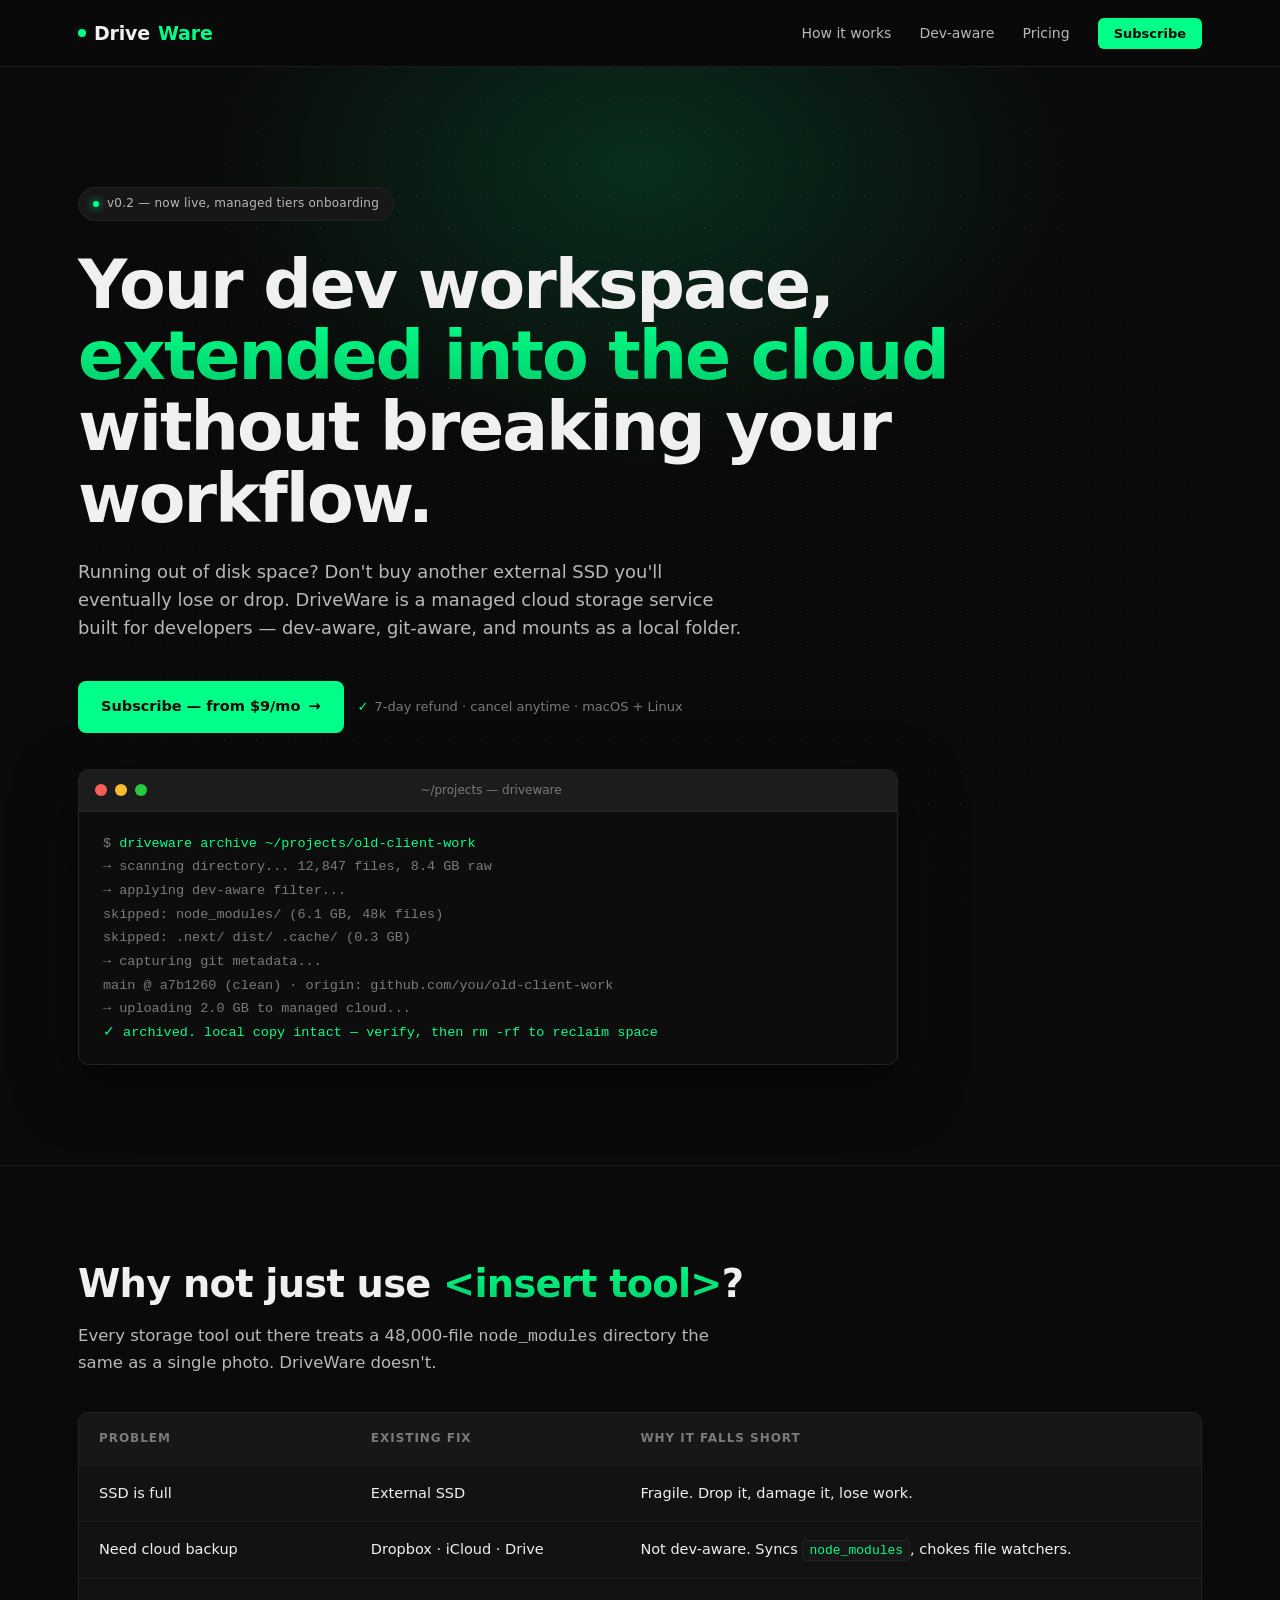
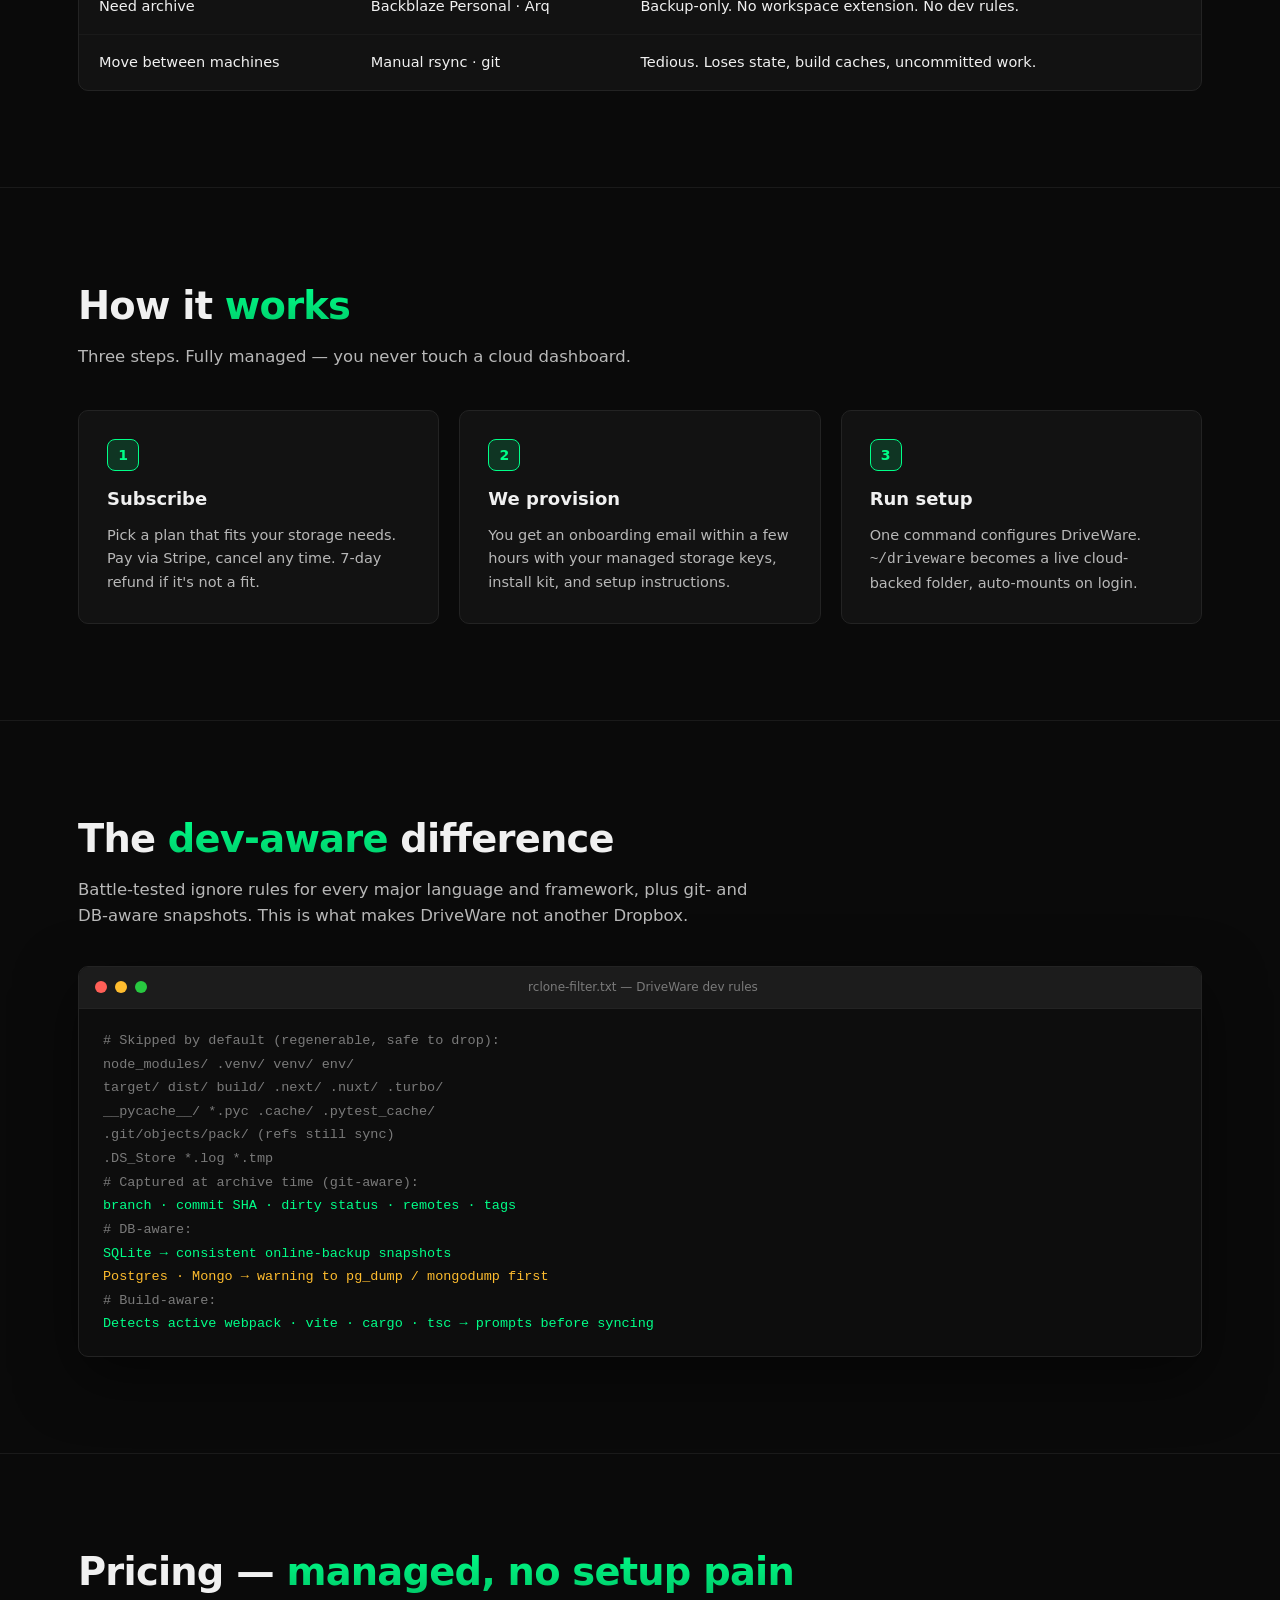
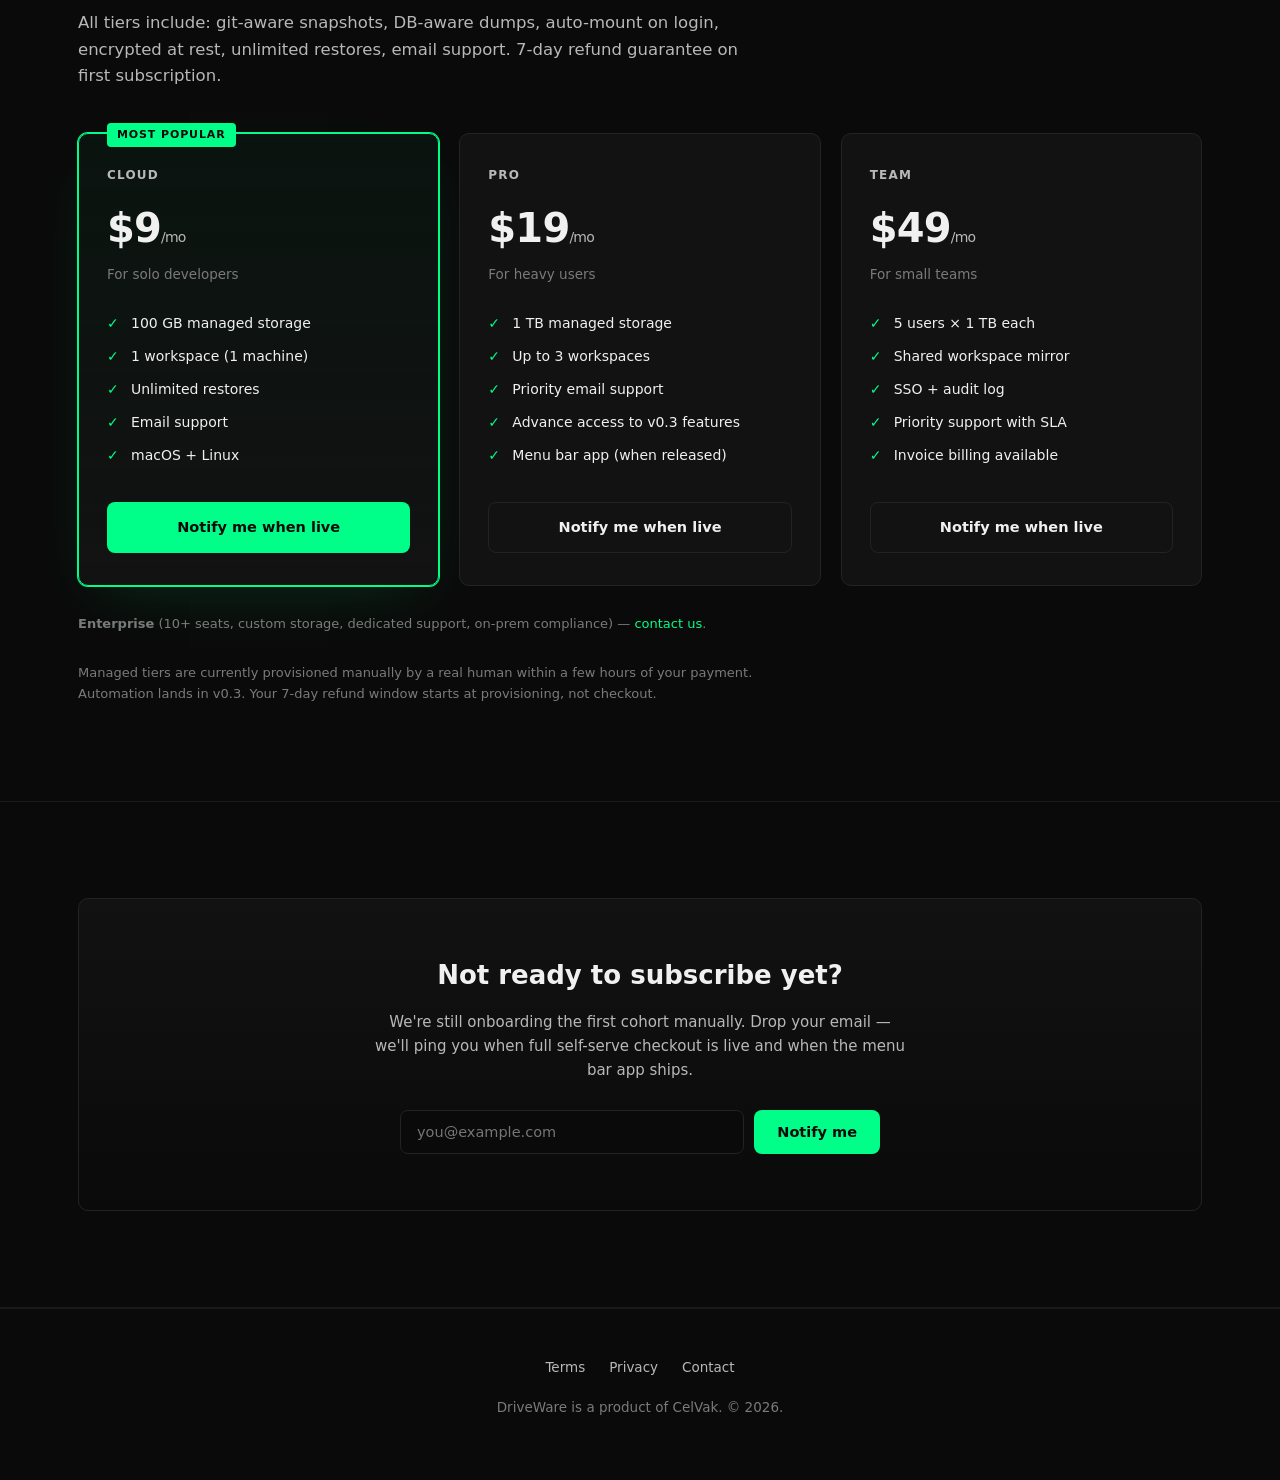
==== index.html @ 2e763d80 "Polish landing: wider container, terminal chrome, hero gradient glow, better pricing cards, unified " ====
<!DOCTYPE html>
<html lang="en">
<head>
  <meta charset="UTF-8">
  <meta name="viewport" content="width=device-width, initial-scale=1.0">
  <title>DriveWare — Dev-aware cloud workspace extension</title>
  <meta name="description" content="Managed cloud storage that feels like a local folder. Dev-aware — skips node_modules, build artifacts, caches. Git-aware snapshots. No setup pain.">
  <meta property="og:title" content="DriveWare — Dev-aware cloud workspace extension">
  <meta property="og:description" content="Managed cloud storage for devs. Mounts as a local folder. Skips node_modules. Git-aware snapshots. $9/mo.">
  <meta property="og:type" content="website">
  <meta property="og:url" content="https://driveware.dev">
  <link rel="stylesheet" href="styles.css">
</head>
<body>
  <nav>
    <div class="container">
      <div class="logo">Drive<span>Ware</span></div>
      <ul>
        <li><a href="#how">How it works</a></li>
        <li><a href="#filter">Dev-aware</a></li>
        <li><a href="#pricing">Pricing</a></li>
        <li><a href="#pricing" class="nav-cta">Subscribe</a></li>
      </ul>
    </div>
  </nav>

  <section class="hero">
    <div class="container">
      <span class="eyebrow"><span class="dot"></span>v0.2 — now live, managed tiers onboarding</span>
      <h1>Your dev workspace,<br><span class="accent">extended into the cloud</span><br>without breaking your workflow.</h1>
      <p class="tagline">Running out of disk space? Don't buy another external SSD you'll eventually lose or drop. DriveWare is a managed cloud storage service built for developers — dev-aware, git-aware, and mounts as a local folder.</p>
      <div class="cta">
        <a href="#pricing" class="btn btn-primary btn-arrow">Subscribe — from $9/mo</a>
        <span class="note">7-day refund · cancel anytime · macOS + Linux</span>
      </div>
      <div class="terminal">
        <div class="bar">
          <span class="dot dot-r"></span>
          <span class="dot dot-y"></span>
          <span class="dot dot-g"></span>
          <span class="title">~/projects — driveware</span>
        </div>
        <div class="body">
          <span><span class="prompt">$ </span><span class="cmd">driveware archive ~/projects/old-client-work</span></span>
          <span class="out">→ scanning directory... 12,847 files, 8.4 GB raw</span>
          <span class="out">→ applying dev-aware filter...</span>
          <span class="out">  skipped: node_modules/ (6.1 GB, 48k files)</span>
          <span class="out">  skipped: .next/ dist/ .cache/ (0.3 GB)</span>
          <span class="out">→ capturing git metadata...</span>
          <span class="out">  main @ a7b1260 (clean) · origin: github.com/you/old-client-work</span>
          <span class="out">→ uploading 2.0 GB to managed cloud...</span>
          <span class="out out-ok">✓ archived. local copy intact — verify, then rm -rf to reclaim space</span>
        </div>
      </div>
    </div>
  </section>

  <section id="why">
    <div class="container">
      <h2>Why not just use <span class="accent">&lt;insert tool&gt;</span>?</h2>
      <p class="section-intro">Every storage tool out there treats a 48,000-file <code>node_modules</code> directory the same as a single photo. DriveWare doesn't.</p>
      <div class="table-wrap">
        <table>
          <thead>
            <tr><th>Problem</th><th>Existing fix</th><th>Why it falls short</th></tr>
          </thead>
          <tbody>
            <tr><td>SSD is full</td><td>External SSD</td><td>Fragile. Drop it, damage it, lose work.</td></tr>
            <tr><td>Need cloud backup</td><td>Dropbox · iCloud · Drive</td><td>Not dev-aware. Syncs <code>node_modules</code>, chokes file watchers.</td></tr>
            <tr><td>Need archive</td><td>Backblaze Personal · Arq</td><td>Backup-only. No workspace extension. No dev rules.</td></tr>
            <tr><td>Move between machines</td><td>Manual rsync · git</td><td>Tedious. Loses state, build caches, uncommitted work.</td></tr>
          </tbody>
        </table>
      </div>
    </div>
  </section>

  <section id="how">
    <div class="container">
      <h2>How it <span class="accent">works</span></h2>
      <p class="section-intro">Three steps. Fully managed — you never touch a cloud dashboard.</p>
      <div class="grid-3">
        <div class="card">
          <div class="num">1</div>
          <h3>Subscribe</h3>
          <p>Pick a plan that fits your storage needs. Pay via Stripe, cancel any time. 7-day refund if it's not a fit.</p>
        </div>
        <div class="card">
          <div class="num">2</div>
          <h3>We provision</h3>
          <p>You get an onboarding email within a few hours with your managed storage keys, install kit, and setup instructions.</p>
        </div>
        <div class="card">
          <div class="num">3</div>
          <h3>Run setup</h3>
          <p>One command configures DriveWare. <code>~/driveware</code> becomes a live cloud-backed folder, auto-mounts on login.</p>
        </div>
      </div>
    </div>
  </section>

  <section id="filter">
    <div class="container">
      <h2>The <span class="accent">dev-aware</span> difference</h2>
      <p class="section-intro">Battle-tested ignore rules for every major language and framework, plus git- and DB-aware snapshots. This is what makes DriveWare not another Dropbox.</p>
      <div class="terminal" style="max-width: none;">
        <div class="bar">
          <span class="dot dot-r"></span>
          <span class="dot dot-y"></span>
          <span class="dot dot-g"></span>
          <span class="title">rclone-filter.txt — DriveWare dev rules</span>
        </div>
        <div class="body">
          <span class="out"># Skipped by default (regenerable, safe to drop):</span>
          <span class="out">  node_modules/  .venv/  venv/  env/</span>
          <span class="out">  target/  dist/  build/  .next/  .nuxt/  .turbo/</span>
          <span class="out">  __pycache__/  *.pyc  .cache/  .pytest_cache/</span>
          <span class="out">  .git/objects/pack/   (refs still sync)</span>
          <span class="out">  .DS_Store  *.log  *.tmp</span>
          <span class="out"></span>
          <span class="out"># Captured at archive time (git-aware):</span>
          <span class="out out-ok">  branch · commit SHA · dirty status · remotes · tags</span>
          <span class="out"></span>
          <span class="out"># DB-aware:</span>
          <span class="out out-ok">  SQLite → consistent online-backup snapshots</span>
          <span class="out out-warn">  Postgres · Mongo → warning to pg_dump / mongodump first</span>
          <span class="out"></span>
          <span class="out"># Build-aware:</span>
          <span class="out out-ok">  Detects active webpack · vite · cargo · tsc → prompts before syncing</span>
        </div>
      </div>
    </div>
  </section>

  <section id="pricing">
    <div class="container">
      <h2>Pricing — <span class="accent">managed, no setup pain</span></h2>
      <p class="section-intro">All tiers include: git-aware snapshots, DB-aware dumps, auto-mount on login, encrypted at rest, unlimited restores, email support. 7-day refund guarantee on first subscription.</p>
      <div class="pricing-grid">
        <div class="tier featured">
          <div class="name">Cloud</div>
          <div class="price">$9<span class="unit">/mo</span></div>
          <div class="desc">For solo developers</div>
          <ul>
            <li>100 GB managed storage</li>
            <li>1 workspace (1 machine)</li>
            <li>Unlimited restores</li>
            <li>Email support</li>
            <li>macOS + Linux</li>
          </ul>
          <a href="#subscribe-cloud" data-stripe-tier="cloud" class="btn btn-primary">Subscribe</a>
        </div>
        <div class="tier">
          <div class="name">Pro</div>
          <div class="price">$19<span class="unit">/mo</span></div>
          <div class="desc">For heavy users</div>
          <ul>
            <li>1 TB managed storage</li>
            <li>Up to 3 workspaces</li>
            <li>Priority email support</li>
            <li>Advance access to v0.3 features</li>
            <li>Menu bar app (when released)</li>
          </ul>
          <a href="#subscribe-pro" data-stripe-tier="pro" class="btn btn-secondary">Subscribe</a>
        </div>
        <div class="tier">
          <div class="name">Team</div>
          <div class="price">$49<span class="unit">/mo</span></div>
          <div class="desc">For small teams</div>
          <ul>
            <li>5 users × 1 TB each</li>
            <li>Shared workspace mirror</li>
            <li>SSO + audit log</li>
            <li>Priority support with SLA</li>
            <li>Invoice billing available</li>
          </ul>
          <a href="#subscribe-team" data-stripe-tier="team" class="btn btn-secondary">Subscribe</a>
        </div>
      </div>
      <p class="pricing-fineprint">
        <strong>Enterprise</strong> (10+ seats, custom storage, dedicated support, on-prem compliance) — <a href="mailto:hello@driveware.dev">contact us</a>.
      </p>
      <p class="pricing-fineprint">
        Managed tiers are currently provisioned manually by a real human within a few hours of your payment. Automation lands in v0.3. Your 7-day refund window starts at provisioning, not checkout.
      </p>
      <script>
        const STRIPE_LINKS = {
          cloud: 'https://buy.stripe.com/REPLACE_WITH_CLOUD_LINK',
          pro:   'https://buy.stripe.com/REPLACE_WITH_PRO_LINK',
          team:  'https://buy.stripe.com/REPLACE_WITH_TEAM_LINK',
        };
        document.querySelectorAll('[data-stripe-tier]').forEach(el => {
          const tier = el.dataset.stripeTier;
          const link = STRIPE_LINKS[tier];
          if (link && !link.includes('REPLACE_WITH')) {
            el.href = link;
            el.target = '_blank';
            el.rel = 'noopener';
          } else {
            el.href = '#notify';
            el.textContent = 'Notify me when live';
          }
        });
      </script>
    </div>
  </section>

  <section id="notify">
    <div class="container">
      <div class="notify">
        <h3>Not ready to subscribe yet?</h3>
        <p>We're still onboarding the first cohort manually. Drop your email — we'll ping you when full self-serve checkout is live and when the menu bar app ships.</p>
        <form action="https://formsubmit.co/wingtonrbrito@gmail.com" method="POST">
          <input type="hidden" name="_subject" value="DriveWare notify-when-live signup">
          <input type="hidden" name="_captcha" value="false">
          <input type="hidden" name="_next" value="https://driveware.dev/?notified=1">
          <input type="email" name="email" placeholder="you@example.com" required>
          <button type="submit" class="btn btn-primary">Notify me</button>
        </form>
      </div>
    </div>
  </section>

  <footer>
    <div class="container">
      <div class="links">
        <a href="/terms.html">Terms</a>
        <a href="/privacy.html">Privacy</a>
        <a href="mailto:hello@driveware.dev">Contact</a>
      </div>
      <div>DriveWare is a product of CelVak. &copy; 2026.</div>
    </div>
  </footer>
</body>
</html>
---- styles.css ----
/* DriveWare shared styles */

:root {
  --bg: #0a0a0a;
  --bg-alt: #121212;
  --bg-elev: #171717;
  --fg: #f0f0f0;
  --fg-mid: #b8b8b8;
  --fg-dim: #7a7a7a;
  --accent: #00ff88;
  --accent-dim: #00cc6a;
  --accent-glow: rgba(0, 255, 136, 0.15);
  --border: #232323;
  --border-soft: #1a1a1a;
  --code-bg: #0d0d0d;
  --term-bar: #1c1c1c;
  --term-dot-red: #ff5f57;
  --term-dot-yellow: #febc2e;
  --term-dot-green: #28c840;
  --container-max: 1180px;
  --radius: 10px;
}

* { margin: 0; padding: 0; box-sizing: border-box; }

html, body {
  background: var(--bg);
  color: var(--fg);
  min-height: 100vh;
}

body {
  font-family: -apple-system, BlinkMacSystemFont, "SF Pro Text", "Inter", system-ui, sans-serif;
  line-height: 1.6;
  -webkit-font-smoothing: antialiased;
  -moz-osx-font-smoothing: grayscale;
  overflow-x: hidden;
}

code, pre, .mono { font-family: "SF Mono", "JetBrains Mono", "Menlo", "Monaco", monospace; }

a { color: var(--accent); text-decoration: none; transition: color 0.15s ease; }
a:hover { color: var(--accent-dim); }

.container {
  max-width: var(--container-max);
  margin: 0 auto;
  padding: 0 28px;
}

/* ---------- NAV ---------- */

nav {
  position: sticky;
  top: 0;
  z-index: 50;
  padding: 18px 0;
  background: rgba(10, 10, 10, 0.85);
  backdrop-filter: saturate(180%) blur(12px);
  -webkit-backdrop-filter: saturate(180%) blur(12px);
  border-bottom: 1px solid var(--border-soft);
}
nav .container { display: flex; justify-content: space-between; align-items: center; }
nav .logo {
  font-weight: 700;
  font-size: 19px;
  letter-spacing: -0.01em;
  color: var(--fg);
  display: flex;
  align-items: center;
  gap: 8px;
}
nav .logo span { color: var(--accent); }
nav .logo::before {
  content: "";
  display: inline-block;
  width: 8px; height: 8px;
  border-radius: 50%;
  background: var(--accent);
  box-shadow: 0 0 10px var(--accent-glow);
}
nav ul { display: flex; list-style: none; gap: 28px; align-items: center; }
nav ul a {
  color: var(--fg-mid);
  font-size: 14px;
  font-weight: 500;
  padding: 6px 0;
}
nav ul a:hover { color: var(--fg); }
nav .nav-cta {
  padding: 8px 16px;
  background: var(--accent);
  color: var(--bg) !important;
  border-radius: 6px;
  font-weight: 600;
  font-size: 13px;
}
nav .nav-cta:hover { background: var(--accent-dim); }

/* ---------- HERO ---------- */

.hero {
  position: relative;
  padding: 120px 0 100px;
  overflow: hidden;
}
.hero::before {
  content: "";
  position: absolute;
  top: -200px;
  left: 50%;
  transform: translateX(-50%);
  width: 900px;
  height: 600px;
  background: radial-gradient(ellipse at center, var(--accent-glow) 0%, transparent 70%);
  pointer-events: none;
  z-index: 0;
}
.hero::after {
  content: "";
  position: absolute;
  inset: 0;
  background-image:
    radial-gradient(circle at 1px 1px, rgba(255, 255, 255, 0.04) 1px, transparent 0);
  background-size: 32px 32px;
  pointer-events: none;
  z-index: 0;
  mask-image: radial-gradient(ellipse 70% 60% at 50% 40%, black 40%, transparent 100%);
  -webkit-mask-image: radial-gradient(ellipse 70% 60% at 50% 40%, black 40%, transparent 100%);
}
.hero .container { position: relative; z-index: 1; }
.hero .eyebrow {
  display: inline-flex;
  align-items: center;
  gap: 8px;
  padding: 6px 14px;
  background: var(--bg-elev);
  border: 1px solid var(--border);
  border-radius: 999px;
  font-size: 12px;
  color: var(--fg-mid);
  font-weight: 500;
  letter-spacing: 0.02em;
  margin-bottom: 28px;
}
.hero .eyebrow .dot {
  width: 6px; height: 6px;
  border-radius: 50%;
  background: var(--accent);
  box-shadow: 0 0 8px var(--accent);
  animation: pulse 2s infinite;
}
@keyframes pulse {
  0%, 100% { opacity: 1; }
  50% { opacity: 0.5; }
}
.hero h1 {
  font-size: clamp(40px, 6vw, 68px);
  line-height: 1.05;
  font-weight: 800;
  letter-spacing: -0.03em;
  max-width: 920px;
}
.hero h1 .accent {
  color: var(--accent);
  background: linear-gradient(180deg, #00ff88 0%, #00cc6a 100%);
  -webkit-background-clip: text;
  -webkit-text-fill-color: transparent;
  background-clip: text;
}
.hero .tagline {
  font-size: clamp(17px, 1.4vw, 20px);
  color: var(--fg-mid);
  margin-top: 24px;
  max-width: 680px;
  line-height: 1.55;
}
.hero .cta {
  margin-top: 40px;
  display: flex;
  gap: 14px;
  flex-wrap: wrap;
  align-items: center;
}
.hero .cta .note {
  color: var(--fg-dim);
  font-size: 13px;
  display: inline-flex;
  align-items: center;
  gap: 6px;
}
.hero .cta .note::before {
  content: "✓";
  color: var(--accent);
  font-weight: bold;
}

/* ---------- BUTTONS ---------- */

.btn {
  display: inline-flex;
  align-items: center;
  gap: 8px;
  padding: 13px 22px;
  border-radius: 8px;
  font-weight: 600;
  font-size: 14.5px;
  transition: all 0.18s ease;
  border: 1px solid transparent;
  cursor: pointer;
  font-family: inherit;
  text-decoration: none;
}
.btn-primary {
  background: var(--accent);
  color: var(--bg);
  box-shadow: 0 0 0 0 var(--accent-glow);
}
.btn-primary:hover {
  background: var(--accent-dim);
  box-shadow: 0 0 24px var(--accent-glow);
  text-decoration: none;
  transform: translateY(-1px);
}
.btn-secondary {
  background: transparent;
  color: var(--fg);
  border-color: var(--border);
}
.btn-secondary:hover {
  border-color: var(--fg-mid);
  background: var(--bg-elev);
  text-decoration: none;
}
.btn-arrow::after {
  content: "→";
  transition: transform 0.18s ease;
}
.btn-arrow:hover::after { transform: translateX(3px); }

/* ---------- TERMINAL ---------- */

.terminal {
  margin-top: 36px;
  background: var(--code-bg);
  border: 1px solid var(--border);
  border-radius: var(--radius);
  overflow: hidden;
  max-width: 820px;
  box-shadow:
    0 1px 0 rgba(255,255,255,0.04) inset,
    0 20px 60px rgba(0,0,0,0.5);
}
.terminal .bar {
  display: flex;
  align-items: center;
  gap: 8px;
  padding: 11px 16px;
  background: var(--term-bar);
  border-bottom: 1px solid var(--border);
}
.terminal .bar .dot {
  width: 12px; height: 12px;
  border-radius: 50%;
}
.terminal .bar .dot-r { background: var(--term-dot-red); }
.terminal .bar .dot-y { background: var(--term-dot-yellow); }
.terminal .bar .dot-g { background: var(--term-dot-green); }
.terminal .bar .title {
  flex: 1;
  text-align: center;
  font-size: 12px;
  color: var(--fg-dim);
  font-family: inherit;
  margin-right: 54px;
}
.terminal .body {
  padding: 20px 24px;
  font-family: "SF Mono", "JetBrains Mono", "Menlo", monospace;
  font-size: 13.5px;
  line-height: 1.75;
  overflow-x: auto;
}
.terminal .body .prompt { color: var(--fg-dim); user-select: none; }
.terminal .body .cmd { color: var(--accent); }
.terminal .body .out { color: var(--fg-dim); display: block; }
.terminal .body .out-ok { color: var(--accent); }
.terminal .body .out-warn { color: #febc2e; }

/* ---------- SECTIONS ---------- */

section {
  padding: 96px 0;
  border-bottom: 1px solid var(--border-soft);
  position: relative;
}
h2 {
  font-size: clamp(28px, 3vw, 40px);
  font-weight: 700;
  letter-spacing: -0.02em;
  margin-bottom: 16px;
  line-height: 1.15;
}
h2 .accent {
  background: linear-gradient(180deg, #00ff88 0%, #00cc6a 100%);
  -webkit-background-clip: text;
  -webkit-text-fill-color: transparent;
  background-clip: text;
}
.section-intro {
  color: var(--fg-mid);
  max-width: 680px;
  font-size: 16.5px;
  margin-bottom: 36px;
}
h3 { font-size: 18px; font-weight: 600; margin-bottom: 10px; }

/* ---------- FEATURE TABLE ---------- */

.table-wrap {
  margin-top: 36px;
  border: 1px solid var(--border);
  border-radius: var(--radius);
  overflow: hidden;
  background: var(--bg-alt);
}
table { width: 100%; border-collapse: collapse; font-size: 14.5px; }
th, td { text-align: left; padding: 16px 20px; border-bottom: 1px solid var(--border-soft); }
tbody tr:last-child td { border-bottom: none; }
tbody tr:hover { background: rgba(255,255,255,0.01); }
th {
  color: var(--fg-dim);
  font-weight: 600;
  font-size: 12px;
  text-transform: uppercase;
  letter-spacing: 0.08em;
  background: var(--bg-elev);
}
td code {
  background: var(--bg-elev);
  padding: 2px 6px;
  border-radius: 4px;
  font-size: 13px;
  color: var(--accent);
  border: 1px solid var(--border);
}

/* ---------- HOW-IT-WORKS GRID ---------- */

.grid-3 {
  display: grid;
  grid-template-columns: repeat(auto-fit, minmax(280px, 1fr));
  gap: 20px;
  margin-top: 40px;
}
.card {
  background: var(--bg-alt);
  border: 1px solid var(--border);
  border-radius: var(--radius);
  padding: 28px;
  transition: all 0.18s ease;
}
.card:hover {
  border-color: rgba(0, 255, 136, 0.3);
  transform: translateY(-2px);
}
.card .num {
  display: inline-flex;
  align-items: center;
  justify-content: center;
  width: 32px; height: 32px;
  background: var(--accent-glow);
  border: 1px solid var(--accent);
  color: var(--accent);
  border-radius: 8px;
  font-weight: 700;
  font-size: 14px;
  margin-bottom: 14px;
}
.card p { color: var(--fg-mid); font-size: 14.5px; margin-top: 4px; }

/* ---------- PRICING ---------- */

.pricing-grid {
  display: grid;
  grid-template-columns: repeat(auto-fit, minmax(260px, 1fr));
  gap: 20px;
  margin-top: 44px;
}
.tier {
  background: var(--bg-alt);
  border: 1px solid var(--border);
  border-radius: var(--radius);
  padding: 32px 28px;
  display: flex;
  flex-direction: column;
  position: relative;
  transition: all 0.18s ease;
}
.tier:hover { border-color: rgba(255,255,255,0.1); }
.tier.featured {
  border-color: var(--accent);
  background: linear-gradient(180deg, rgba(0,255,136,0.04) 0%, var(--bg-alt) 100%);
  box-shadow: 0 0 0 1px var(--accent), 0 20px 60px -20px var(--accent-glow);
}
.tier.featured::before {
  content: "Most popular";
  position: absolute;
  top: -11px; left: 28px;
  background: var(--accent);
  color: var(--bg);
  font-size: 11px;
  font-weight: 700;
  padding: 3px 10px;
  border-radius: 4px;
  text-transform: uppercase;
  letter-spacing: 0.08em;
}
.tier .name { font-size: 12px; text-transform: uppercase; letter-spacing: 0.1em; color: var(--fg-mid); font-weight: 600; }
.tier .price { font-size: 40px; font-weight: 800; margin: 10px 0 4px; letter-spacing: -0.02em; }
.tier .price .unit { font-size: 14px; color: var(--fg-mid); font-weight: 400; }
.tier .desc { font-size: 13.5px; color: var(--fg-dim); margin-bottom: 20px; }
.tier ul { list-style: none; margin-top: 8px; flex-grow: 1; }
.tier li {
  font-size: 14px;
  color: var(--fg);
  margin-bottom: 12px;
  padding-left: 24px;
  position: relative;
  line-height: 1.5;
}
.tier li::before {
  content: "✓";
  color: var(--accent);
  position: absolute;
  left: 0;
  font-weight: 700;
}
.tier .btn { margin-top: 24px; justify-content: center; width: 100%; }
.pricing-fineprint {
  color: var(--fg-dim);
  font-size: 13px;
  margin-top: 28px;
  max-width: 680px;
  line-height: 1.6;
}

/* ---------- NOTIFY / WAITLIST ---------- */

.notify {
  background: linear-gradient(180deg, var(--bg-alt) 0%, var(--bg) 100%);
  border: 1px solid var(--border);
  border-radius: var(--radius);
  padding: 56px 40px;
  margin-top: 0;
  text-align: center;
}
.notify h3 { font-size: 26px; margin-bottom: 14px; }
.notify p {
  color: var(--fg-mid);
  margin-bottom: 28px;
  max-width: 540px;
  margin-left: auto;
  margin-right: auto;
  font-size: 15px;
}
.notify form {
  display: flex;
  gap: 10px;
  max-width: 480px;
  margin: 0 auto;
  flex-wrap: wrap;
  justify-content: center;
}
.notify input[type="email"] {
  flex: 1;
  min-width: 240px;
  padding: 13px 16px;
  background: var(--bg);
  border: 1px solid var(--border);
  border-radius: 8px;
  color: var(--fg);
  font-size: 14.5px;
  font-family: inherit;
  transition: border-color 0.15s ease;
}
.notify input[type="email"]:focus {
  outline: none;
  border-color: var(--accent);
  box-shadow: 0 0 0 3px var(--accent-glow);
}

/* ---------- FOOTER ---------- */

footer {
  padding: 48px 0 64px;
  color: var(--fg-dim);
  font-size: 13.5px;
  border-top: 1px solid var(--border-soft);
}
footer .container {
  display: flex;
  flex-direction: column;
  align-items: center;
  gap: 18px;
}
footer .links { display: flex; gap: 24px; }
footer a { color: var(--fg-mid); }
footer a:hover { color: var(--fg); }

/* ---------- CONTENT PAGES (terms, privacy, welcome) ---------- */

.content-page {
  max-width: 740px;
  margin: 0 auto;
  padding: 64px 28px 96px;
}
.content-page .back-link { color: var(--fg-dim); font-size: 14px; margin-bottom: 28px; display: inline-block; }
.content-page .back-link:hover { color: var(--fg); text-decoration: none; }
.content-page h1 { font-size: 36px; margin-bottom: 8px; letter-spacing: -0.02em; }
.content-page h2 { font-size: 20px; margin: 40px 0 14px; color: var(--accent); }
.content-page .meta { color: var(--fg-dim); font-size: 14px; margin-bottom: 32px; }
.content-page p, .content-page li { color: var(--fg-mid); line-height: 1.75; }
.content-page ul, .content-page ol { padding-left: 22px; margin: 12px 0; }
.content-page li { margin-bottom: 8px; }
.content-page code {
  background: var(--bg-elev);
  padding: 2px 6px;
  border-radius: 4px;
  font-size: 13.5px;
  color: var(--accent);
  border: 1px solid var(--border);
}
.content-page .tldr {
  background: var(--bg-alt);
  border: 1px solid var(--border);
  border-left: 3px solid var(--accent);
  padding: 18px 22px;
  border-radius: 6px;
  margin: 28px 0;
}

/* ---------- RESPONSIVE ---------- */

@media (max-width: 768px) {
  .container { padding: 0 20px; }
  nav ul { gap: 16px; }
  nav ul a:not(.nav-cta) { display: none; }
  .hero { padding: 72px 0 64px; }
  .hero h1 { font-size: 36px; }
  .hero .tagline { font-size: 17px; }
  .hero .cta { flex-direction: column; align-items: stretch; }
  .hero .cta .btn { width: 100%; justify-content: center; }
  section { padding: 64px 0; }
  h2 { font-size: 26px; }
  .terminal { max-width: 100%; }
  .terminal .body { font-size: 12.5px; padding: 16px; }
  .content-page { padding: 32px 20px 72px; }
  .content-page h1 { font-size: 28px; }
  .notify { padding: 36px 24px; }
}
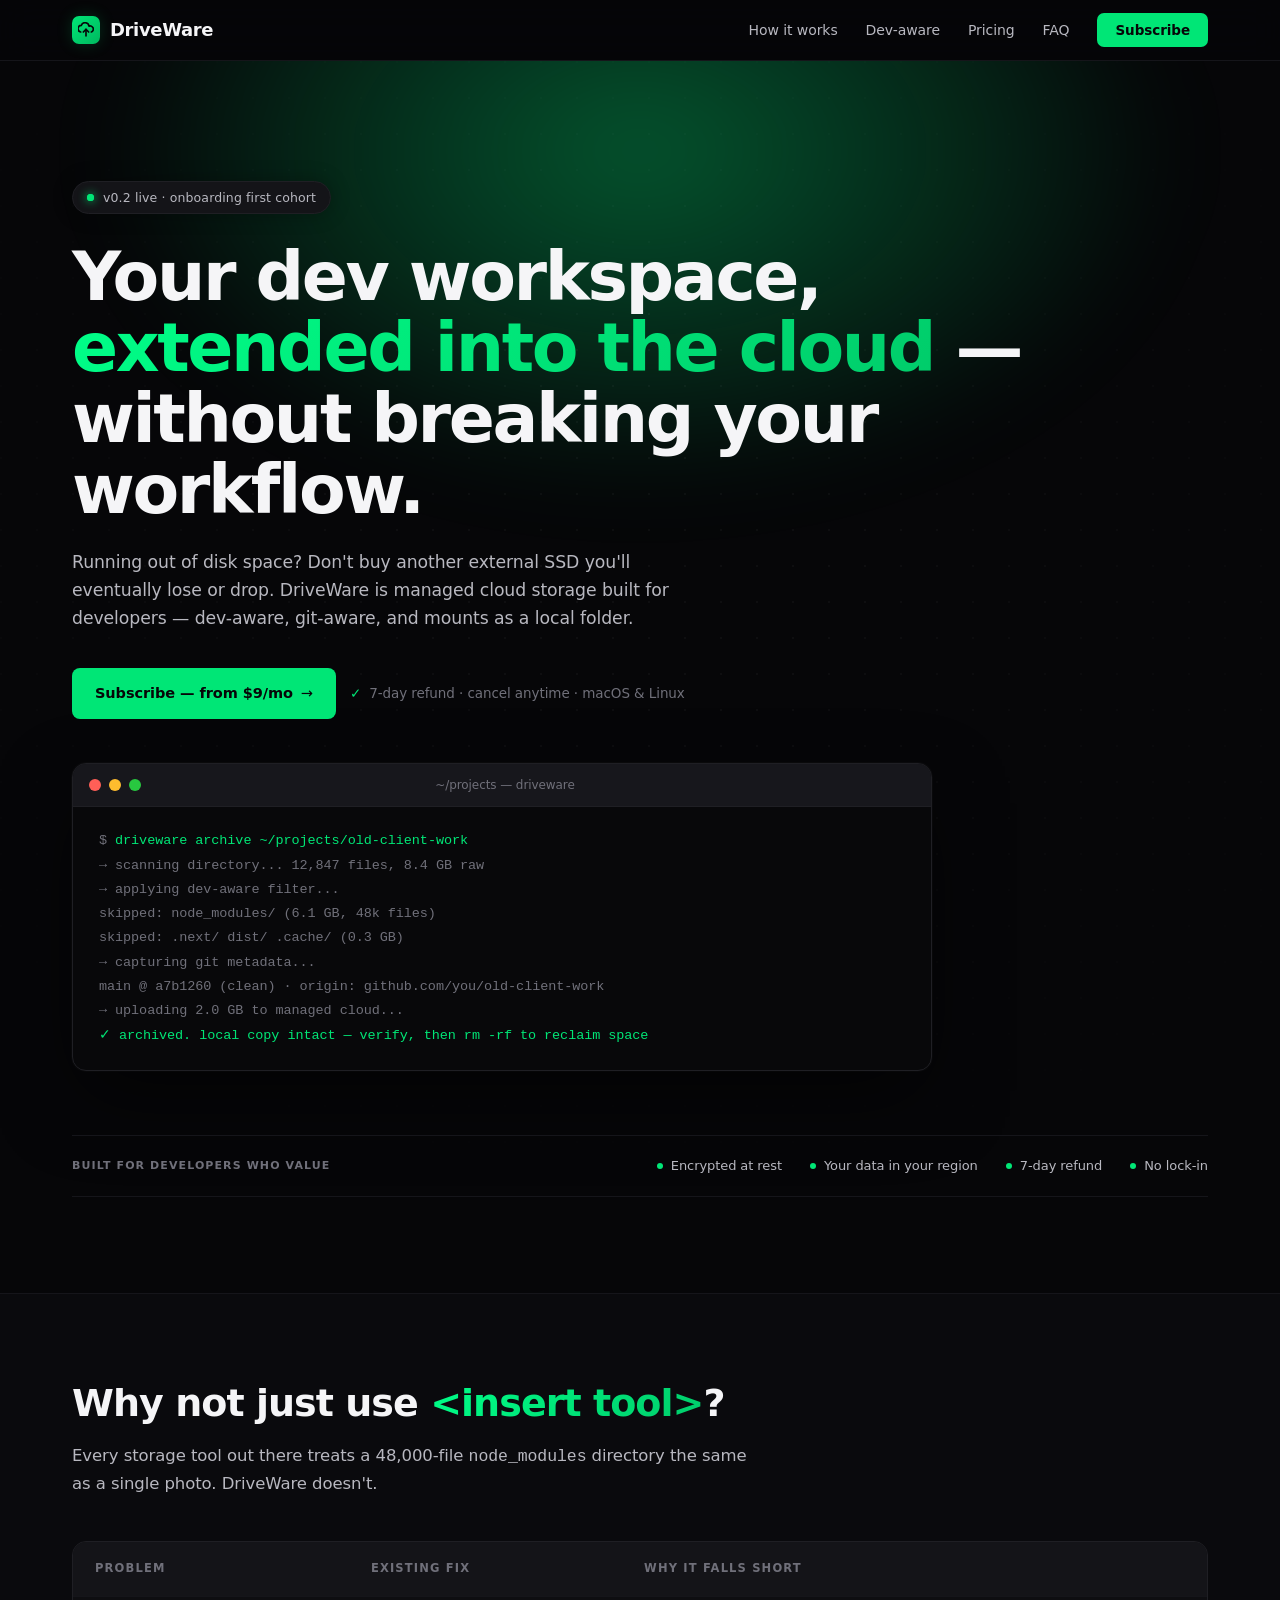
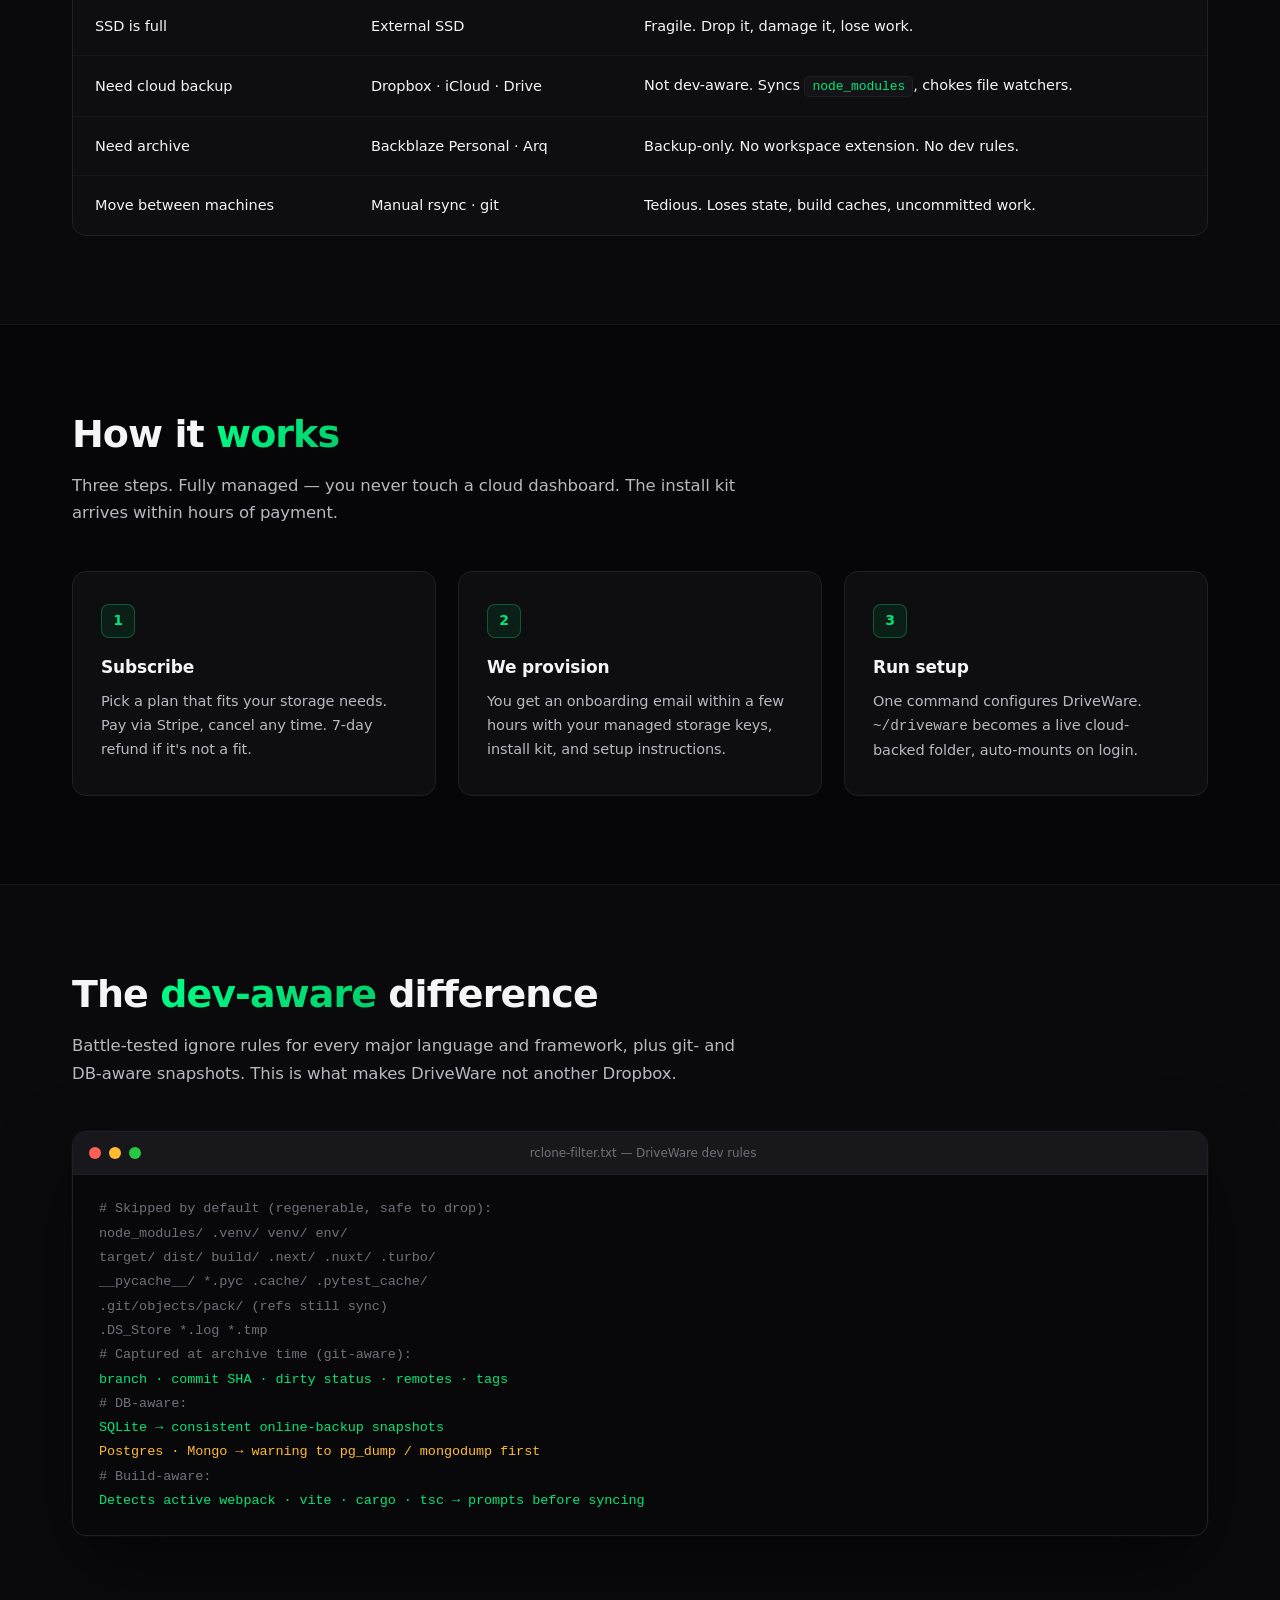
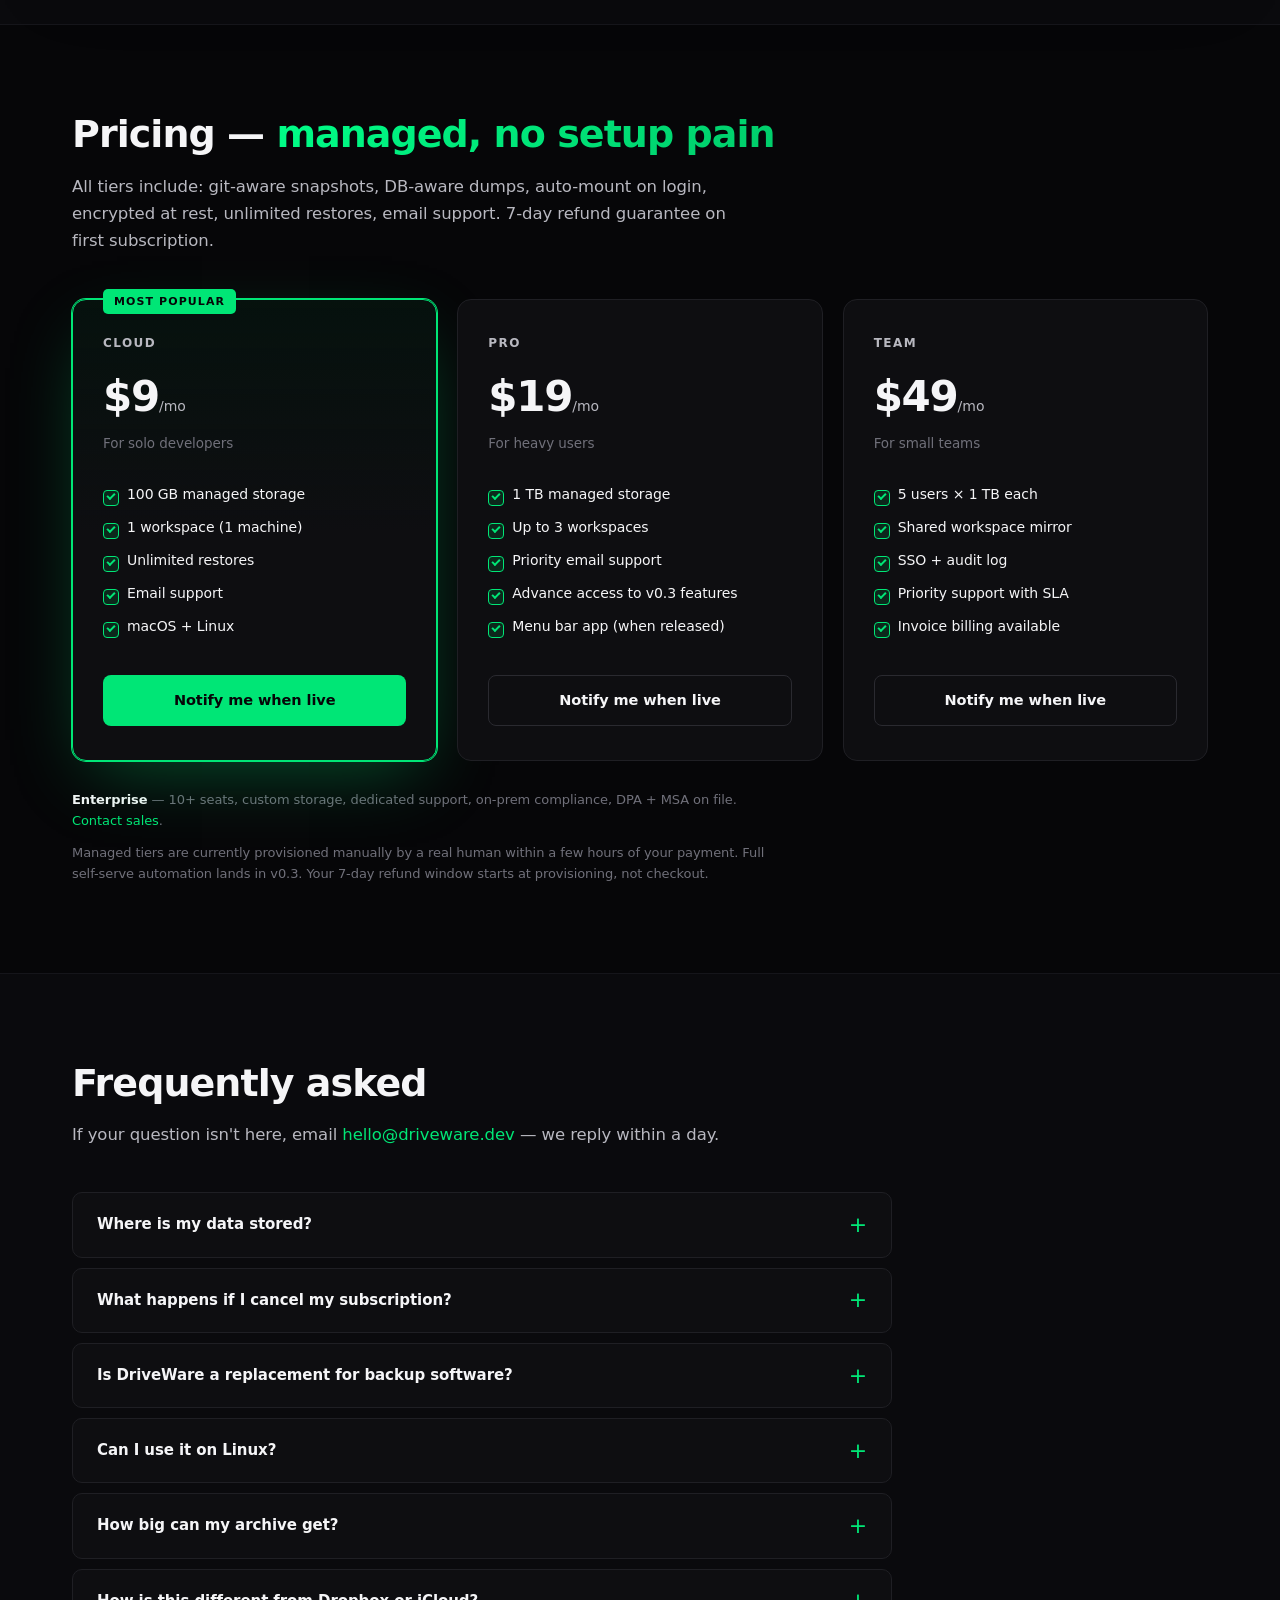
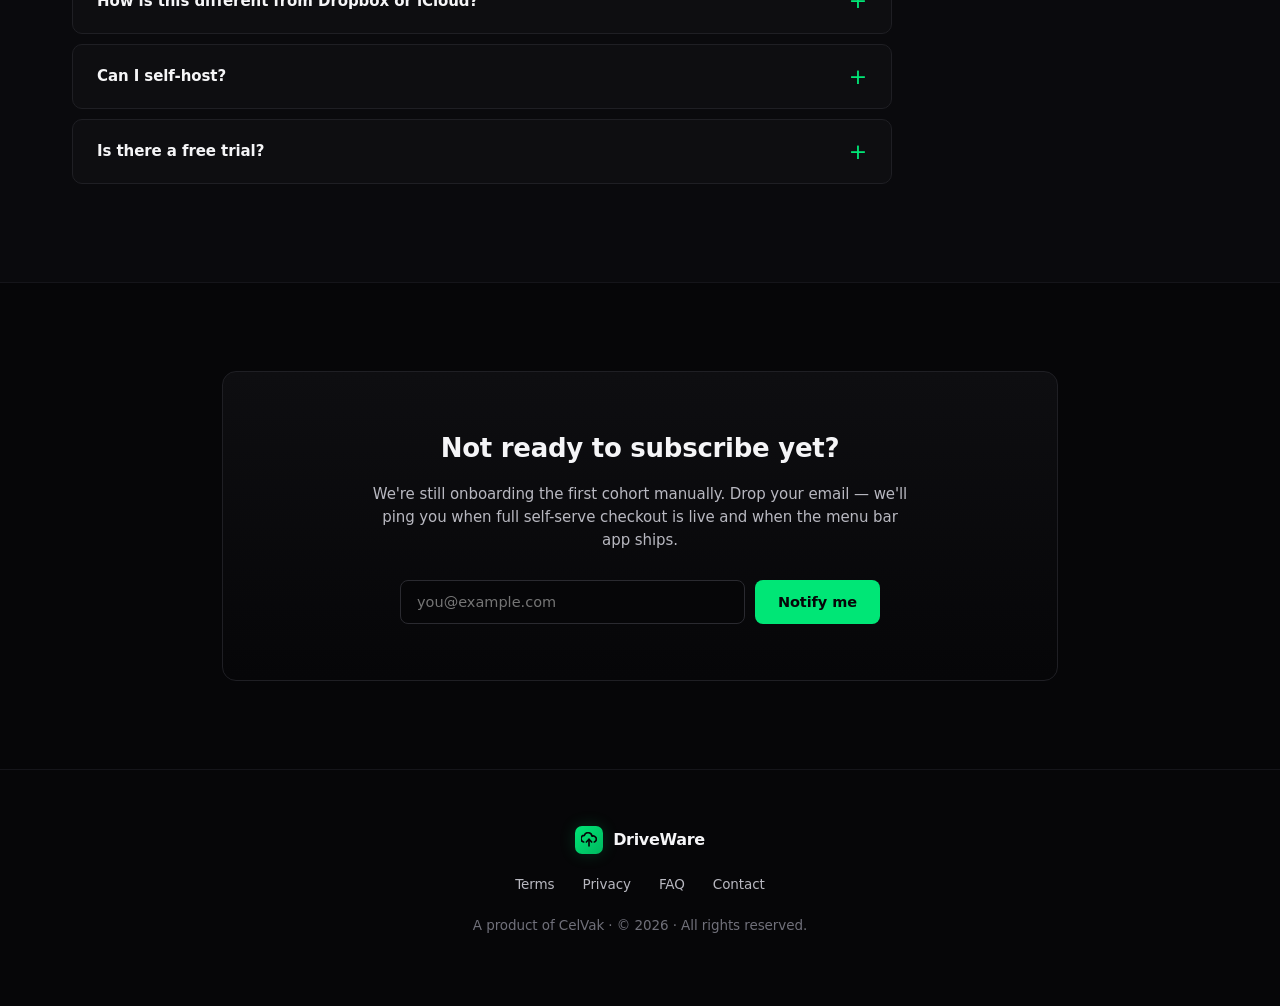
==== commit a9b87b3c: "Enterprise polish pass - Refined color palette (deeper blacks, saturated green) - Inter variable fon" ====
--- a/index.html
+++ b/index.html
@@ -4,21 +4,33 @@
   <meta charset="UTF-8">
   <meta name="viewport" content="width=device-width, initial-scale=1.0">
   <title>DriveWare — Dev-aware cloud workspace extension</title>
-  <meta name="description" content="Managed cloud storage that feels like a local folder. Dev-aware — skips node_modules, build artifacts, caches. Git-aware snapshots. No setup pain.">
+  <meta name="description" content="Managed cloud storage that feels like a local folder. Dev-aware — skips node_modules, build artifacts, caches. Git-aware snapshots. Built for developers.">
   <meta property="og:title" content="DriveWare — Dev-aware cloud workspace extension">
-  <meta property="og:description" content="Managed cloud storage for devs. Mounts as a local folder. Skips node_modules. Git-aware snapshots. $9/mo.">
+  <meta property="og:description" content="Managed cloud storage for devs. Mounts as a local folder. Skips node_modules. Git-aware snapshots. From $9/mo.">
   <meta property="og:type" content="website">
   <meta property="og:url" content="https://driveware.dev">
+  <link rel="preconnect" href="https://rsms.me/">
+  <link rel="stylesheet" href="https://rsms.me/inter/inter.css">
   <link rel="stylesheet" href="styles.css">
 </head>
 <body>
   <nav>
     <div class="container">
-      <div class="logo">Drive<span>Ware</span></div>
+      <a href="/" class="logo-wordmark">
+        <span class="mark" aria-hidden="true">
+          <svg viewBox="0 0 24 24" fill="none" stroke="currentColor" stroke-linecap="round" stroke-linejoin="round">
+            <path d="M4 15a5 5 0 0 1 .9-9.9 6 6 0 0 1 11.6 1.1A4.5 4.5 0 0 1 20 15"/>
+            <path d="M12 11v10"/>
+            <path d="m8 15 4-4 4 4"/>
+          </svg>
+        </span>
+        <span class="name">DriveWare</span>
+      </a>
       <ul>
         <li><a href="#how">How it works</a></li>
         <li><a href="#filter">Dev-aware</a></li>
         <li><a href="#pricing">Pricing</a></li>
+        <li><a href="#faq">FAQ</a></li>
         <li><a href="#pricing" class="nav-cta">Subscribe</a></li>
       </ul>
     </div>
@@ -26,12 +38,12 @@
 
   <section class="hero">
     <div class="container">
-      <span class="eyebrow"><span class="dot"></span>v0.2 — now live, managed tiers onboarding</span>
-      <h1>Your dev workspace,<br><span class="accent">extended into the cloud</span><br>without breaking your workflow.</h1>
-      <p class="tagline">Running out of disk space? Don't buy another external SSD you'll eventually lose or drop. DriveWare is a managed cloud storage service built for developers — dev-aware, git-aware, and mounts as a local folder.</p>
+      <span class="eyebrow"><span class="pulse"></span>v0.2 live · onboarding first cohort</span>
+      <h1>Your dev workspace, <span class="accent">extended into the cloud</span> — without breaking your workflow.</h1>
+      <p class="tagline">Running out of disk space? Don't buy another external SSD you'll eventually lose or drop. DriveWare is managed cloud storage built for developers — dev-aware, git-aware, and mounts as a local folder.</p>
       <div class="cta">
         <a href="#pricing" class="btn btn-primary btn-arrow">Subscribe — from $9/mo</a>
-        <span class="note">7-day refund · cancel anytime · macOS + Linux</span>
+        <span class="note">7-day refund · cancel anytime · macOS &amp; Linux</span>
       </div>
       <div class="terminal">
         <div class="bar">
@@ -52,11 +64,20 @@
           <span class="out out-ok">✓ archived. local copy intact — verify, then rm -rf to reclaim space</span>
         </div>
       </div>
-    </div>
-  </section>
-
-  <section id="why">
-    <div class="container">
+      <div class="trust-bar">
+        <div class="label">Built for developers who value</div>
+        <div class="items">
+          <span>Encrypted at rest</span>
+          <span>Your data in your region</span>
+          <span>7-day refund</span>
+          <span>No lock-in</span>
+        </div>
+      </div>
+    </div>
+  </section>
+
+  <section id="why" class="section-stripe">
+    <div class="container reveal">
       <h2>Why not just use <span class="accent">&lt;insert tool&gt;</span>?</h2>
       <p class="section-intro">Every storage tool out there treats a 48,000-file <code>node_modules</code> directory the same as a single photo. DriveWare doesn't.</p>
       <div class="table-wrap">
@@ -76,9 +97,9 @@
   </section>
 
   <section id="how">
-    <div class="container">
+    <div class="container reveal">
       <h2>How it <span class="accent">works</span></h2>
-      <p class="section-intro">Three steps. Fully managed — you never touch a cloud dashboard.</p>
+      <p class="section-intro">Three steps. Fully managed — you never touch a cloud dashboard. The install kit arrives within hours of payment.</p>
       <div class="grid-3">
         <div class="card">
           <div class="num">1</div>
@@ -99,8 +120,8 @@
     </div>
   </section>
 
-  <section id="filter">
-    <div class="container">
+  <section id="filter" class="section-stripe">
+    <div class="container reveal">
       <h2>The <span class="accent">dev-aware</span> difference</h2>
       <p class="section-intro">Battle-tested ignore rules for every major language and framework, plus git- and DB-aware snapshots. This is what makes DriveWare not another Dropbox.</p>
       <div class="terminal" style="max-width: none;">
@@ -133,7 +154,7 @@
   </section>
 
   <section id="pricing">
-    <div class="container">
+    <div class="container reveal">
       <h2>Pricing — <span class="accent">managed, no setup pain</span></h2>
       <p class="section-intro">All tiers include: git-aware snapshots, DB-aware dumps, auto-mount on login, encrypted at rest, unlimited restores, email support. 7-day refund guarantee on first subscription.</p>
       <div class="pricing-grid">
@@ -178,10 +199,10 @@
         </div>
       </div>
       <p class="pricing-fineprint">
-        <strong>Enterprise</strong> (10+ seats, custom storage, dedicated support, on-prem compliance) — <a href="mailto:hello@driveware.dev">contact us</a>.
+        <strong style="color: var(--fg);">Enterprise</strong> — 10+ seats, custom storage, dedicated support, on-prem compliance, DPA + MSA on file. <a href="mailto:hello@driveware.dev">Contact sales</a>.
       </p>
       <p class="pricing-fineprint">
-        Managed tiers are currently provisioned manually by a real human within a few hours of your payment. Automation lands in v0.3. Your 7-day refund window starts at provisioning, not checkout.
+        Managed tiers are currently provisioned manually by a real human within a few hours of your payment. Full self-serve automation lands in v0.3. Your 7-day refund window starts at provisioning, not checkout.
       </p>
       <script>
         const STRIPE_LINKS = {
@@ -205,8 +226,65 @@
     </div>
   </section>
 
+  <section id="faq" class="section-stripe">
+    <div class="container reveal">
+      <h2>Frequently asked</h2>
+      <p class="section-intro">If your question isn't here, email <a href="mailto:hello@driveware.dev">hello@driveware.dev</a> — we reply within a day.</p>
+      <div class="faq">
+        <details class="faq-item">
+          <summary>Where is my data stored?</summary>
+          <div class="answer">
+            Your encrypted data lives in a managed cloud bucket (Backblaze B2 by default; Cloudflare R2, Oracle OCI, and iDrive E2 available for specific regions). You pick the region at signup. Data is encrypted at rest with AES-256. We do not access file contents.
+          </div>
+        </details>
+        <details class="faq-item">
+          <summary>What happens if I cancel my subscription?</summary>
+          <div class="answer">
+            Cancel from your Stripe customer portal any time. Access continues through the end of the paid period. After cancellation, your data stays available for 30 days (in case you want to restore), then is permanently deleted.
+          </div>
+        </details>
+        <details class="faq-item">
+          <summary>Is DriveWare a replacement for backup software?</summary>
+          <div class="answer">
+            No — DriveWare is <strong>workspace extension</strong> for inactive projects and archive storage. It's designed for dev work you want offloaded but accessible. For whole-system disaster recovery, keep using Time Machine, Backblaze Personal, or similar alongside DriveWare.
+          </div>
+        </details>
+        <details class="faq-item">
+          <summary>Can I use it on Linux?</summary>
+          <div class="answer">
+            Yes. DriveWare works on macOS (Apple Silicon + Intel) and Linux (requires FUSE — <code>fuse3</code> on Debian/Ubuntu/Fedora/Arch). Windows support is on the v0.3 roadmap.
+          </div>
+        </details>
+        <details class="faq-item">
+          <summary>How big can my archive get?</summary>
+          <div class="answer">
+            Soft-limited by your tier: 100 GB on Cloud, 1 TB on Pro, 5 TB on Team. If you approach the limit we'll email you. Exceeding is billed as overage at $0.006/GB/mo, or you can upgrade. Enterprise plans support custom quotas.
+          </div>
+        </details>
+        <details class="faq-item">
+          <summary>How is this different from Dropbox or iCloud?</summary>
+          <div class="answer">
+            Dropbox and iCloud sync everything, including 50,000-file <code>node_modules</code> directories that crash their sync clients and clog bandwidth. DriveWare understands dev workflows — it skips regenerable artifacts, captures git state, and makes consistent database snapshots. It's built for code, not photos.
+          </div>
+        </details>
+        <details class="faq-item">
+          <summary>Can I self-host?</summary>
+          <div class="answer">
+            DriveWare is closed-source and cloud-hosted for now. For teams with strict data-residency requirements, the Team tier supports custom regions, and Enterprise plans can include on-prem deployment. Email <a href="mailto:hello@driveware.dev">hello@driveware.dev</a> to discuss.
+          </div>
+        </details>
+        <details class="faq-item">
+          <summary>Is there a free trial?</summary>
+          <div class="answer">
+            Instead of a free trial, we offer a <strong>7-day full refund</strong> from the day we provision your install kit — no questions asked. Lower friction for us, less spam-account risk, same comfort for you.
+          </div>
+        </details>
+      </div>
+    </div>
+  </section>
+
   <section id="notify">
-    <div class="container">
+    <div class="container container-tight reveal">
       <div class="notify">
         <h3>Not ready to subscribe yet?</h3>
         <p>We're still onboarding the first cohort manually. Drop your email — we'll ping you when full self-serve checkout is live and when the menu bar app ships.</p>
@@ -223,13 +301,37 @@
 
   <footer>
     <div class="container">
+      <a href="/" class="logo-wordmark">
+        <span class="mark" aria-hidden="true">
+          <svg viewBox="0 0 24 24" fill="none" stroke="currentColor" stroke-linecap="round" stroke-linejoin="round">
+            <path d="M4 15a5 5 0 0 1 .9-9.9 6 6 0 0 1 11.6 1.1A4.5 4.5 0 0 1 20 15"/>
+            <path d="M12 11v10"/>
+            <path d="m8 15 4-4 4 4"/>
+          </svg>
+        </span>
+        <span class="name">DriveWare</span>
+      </a>
       <div class="links">
         <a href="/terms.html">Terms</a>
         <a href="/privacy.html">Privacy</a>
+        <a href="#faq">FAQ</a>
         <a href="mailto:hello@driveware.dev">Contact</a>
       </div>
-      <div>DriveWare is a product of CelVak. &copy; 2026.</div>
+      <div>A product of CelVak · &copy; 2026 · All rights reserved.</div>
     </div>
   </footer>
+
+  <script>
+    // Scroll reveal
+    const observer = new IntersectionObserver((entries) => {
+      entries.forEach(entry => {
+        if (entry.isIntersecting) {
+          entry.target.classList.add('in');
+          observer.unobserve(entry.target);
+        }
+      });
+    }, { threshold: 0.1 });
+    document.querySelectorAll('.reveal').forEach(el => observer.observe(el));
+  </script>
 </body>
 </html>
--- a/styles.css
+++ b/styles.css
@@ -1,52 +1,60 @@
-/* DriveWare shared styles */
+/* DriveWare shared styles — enterprise polish pass */
 
 :root {
-  --bg: #0a0a0a;
-  --bg-alt: #121212;
-  --bg-elev: #171717;
-  --fg: #f0f0f0;
-  --fg-mid: #b8b8b8;
-  --fg-dim: #7a7a7a;
-  --accent: #00ff88;
-  --accent-dim: #00cc6a;
-  --accent-glow: rgba(0, 255, 136, 0.15);
-  --border: #232323;
-  --border-soft: #1a1a1a;
-  --code-bg: #0d0d0d;
-  --term-bar: #1c1c1c;
+  --bg: #060608;
+  --bg-alt: #0e0e11;
+  --bg-elev: #141418;
+  --bg-stripe: #0a0a0d;
+  --fg: #f5f5f7;
+  --fg-mid: #b8b8c0;
+  --fg-dim: #70707a;
+  --accent: #00e676;
+  --accent-bright: #00ff88;
+  --accent-dim: #00b85f;
+  --accent-glow: rgba(0, 230, 118, 0.18);
+  --accent-glow-strong: rgba(0, 230, 118, 0.35);
+  --border: #1f1f24;
+  --border-bright: #2a2a30;
+  --border-soft: #15151a;
+  --code-bg: #08080a;
+  --term-bar: #17171c;
   --term-dot-red: #ff5f57;
   --term-dot-yellow: #febc2e;
   --term-dot-green: #28c840;
-  --container-max: 1180px;
+  --container-max: 1200px;
+  --container-tight: 900px;
   --radius: 10px;
+  --radius-lg: 14px;
 }
 
 * { margin: 0; padding: 0; box-sizing: border-box; }
 
-html, body {
-  background: var(--bg);
-  color: var(--fg);
-  min-height: 100vh;
-}
+html, body { background: var(--bg); color: var(--fg); min-height: 100vh; }
 
 body {
-  font-family: -apple-system, BlinkMacSystemFont, "SF Pro Text", "Inter", system-ui, sans-serif;
-  line-height: 1.6;
+  font-family: "Inter", -apple-system, BlinkMacSystemFont, "SF Pro Text", system-ui, sans-serif;
+  font-feature-settings: "cv11", "ss01", "ss03";
+  line-height: 1.55;
   -webkit-font-smoothing: antialiased;
   -moz-osx-font-smoothing: grayscale;
   overflow-x: hidden;
-}
-
-code, pre, .mono { font-family: "SF Mono", "JetBrains Mono", "Menlo", "Monaco", monospace; }
+  letter-spacing: -0.005em;
+}
+
+code, pre, .mono {
+  font-family: "JetBrains Mono", "SF Mono", "Menlo", "Monaco", monospace;
+  font-feature-settings: "liga" 0;
+}
 
 a { color: var(--accent); text-decoration: none; transition: color 0.15s ease; }
-a:hover { color: var(--accent-dim); }
+a:hover { color: var(--accent-bright); }
 
 .container {
   max-width: var(--container-max);
   margin: 0 auto;
-  padding: 0 28px;
-}
+  padding: 0 32px;
+}
+.container-tight { max-width: var(--container-tight); }
 
 /* ---------- NAV ---------- */
 
@@ -54,129 +62,164 @@
   position: sticky;
   top: 0;
   z-index: 50;
-  padding: 18px 0;
-  background: rgba(10, 10, 10, 0.85);
-  backdrop-filter: saturate(180%) blur(12px);
-  -webkit-backdrop-filter: saturate(180%) blur(12px);
+  padding: 16px 0;
+  background: rgba(6, 6, 8, 0.78);
+  backdrop-filter: saturate(180%) blur(16px);
+  -webkit-backdrop-filter: saturate(180%) blur(16px);
   border-bottom: 1px solid var(--border-soft);
 }
 nav .container { display: flex; justify-content: space-between; align-items: center; }
-nav .logo {
+
+.logo-wordmark {
+  display: inline-flex;
+  align-items: center;
+  gap: 10px;
   font-weight: 700;
-  font-size: 19px;
-  letter-spacing: -0.01em;
-  color: var(--fg);
-  display: flex;
-  align-items: center;
-  gap: 8px;
-}
-nav .logo span { color: var(--accent); }
-nav .logo::before {
-  content: "";
-  display: inline-block;
-  width: 8px; height: 8px;
-  border-radius: 50%;
-  background: var(--accent);
-  box-shadow: 0 0 10px var(--accent-glow);
-}
+  font-size: 18px;
+  letter-spacing: -0.02em;
+  color: var(--fg);
+}
+.logo-wordmark .mark {
+  display: inline-flex;
+  align-items: center;
+  justify-content: center;
+  width: 28px; height: 28px;
+  border-radius: 7px;
+  background: linear-gradient(135deg, var(--accent) 0%, var(--accent-dim) 100%);
+  box-shadow: 0 0 16px var(--accent-glow);
+  flex-shrink: 0;
+}
+.logo-wordmark .mark svg {
+  width: 16px; height: 16px;
+  color: var(--bg);
+  stroke-width: 2.5;
+}
+.logo-wordmark .name {
+  font-weight: 700;
+  letter-spacing: -0.02em;
+}
+
 nav ul { display: flex; list-style: none; gap: 28px; align-items: center; }
 nav ul a {
   color: var(--fg-mid);
   font-size: 14px;
   font-weight: 500;
   padding: 6px 0;
+  transition: color 0.15s ease;
 }
 nav ul a:hover { color: var(--fg); }
 nav .nav-cta {
-  padding: 8px 16px;
+  padding: 9px 18px;
   background: var(--accent);
   color: var(--bg) !important;
-  border-radius: 6px;
+  border-radius: 7px;
   font-weight: 600;
-  font-size: 13px;
-}
-nav .nav-cta:hover { background: var(--accent-dim); }
+  font-size: 13.5px;
+  letter-spacing: -0.005em;
+  box-shadow: 0 0 0 0 var(--accent-glow);
+  transition: all 0.15s ease;
+}
+nav .nav-cta:hover {
+  background: var(--accent-bright);
+  box-shadow: 0 0 20px var(--accent-glow);
+  transform: translateY(-1px);
+}
 
 /* ---------- HERO ---------- */
 
 .hero {
   position: relative;
-  padding: 120px 0 100px;
+  padding: 120px 0 96px;
   overflow: hidden;
 }
 .hero::before {
   content: "";
   position: absolute;
-  top: -200px;
+  top: -260px;
   left: 50%;
   transform: translateX(-50%);
-  width: 900px;
-  height: 600px;
-  background: radial-gradient(ellipse at center, var(--accent-glow) 0%, transparent 70%);
+  width: 1100px;
+  height: 700px;
+  background: radial-gradient(ellipse at center, var(--accent-glow-strong) 0%, var(--accent-glow) 35%, transparent 70%);
   pointer-events: none;
   z-index: 0;
+  filter: blur(40px);
 }
 .hero::after {
   content: "";
   position: absolute;
   inset: 0;
   background-image:
-    radial-gradient(circle at 1px 1px, rgba(255, 255, 255, 0.04) 1px, transparent 0);
-  background-size: 32px 32px;
+    radial-gradient(circle at 1px 1px, rgba(255, 255, 255, 0.035) 1px, transparent 0);
+  background-size: 36px 36px;
   pointer-events: none;
   z-index: 0;
-  mask-image: radial-gradient(ellipse 70% 60% at 50% 40%, black 40%, transparent 100%);
-  -webkit-mask-image: radial-gradient(ellipse 70% 60% at 50% 40%, black 40%, transparent 100%);
+  mask-image: radial-gradient(ellipse 80% 60% at 50% 40%, black 20%, transparent 95%);
+  -webkit-mask-image: radial-gradient(ellipse 80% 60% at 50% 40%, black 20%, transparent 95%);
 }
 .hero .container { position: relative; z-index: 1; }
-.hero .eyebrow {
+
+.eyebrow {
   display: inline-flex;
   align-items: center;
-  gap: 8px;
+  gap: 9px;
   padding: 6px 14px;
   background: var(--bg-elev);
   border: 1px solid var(--border);
   border-radius: 999px;
-  font-size: 12px;
+  font-size: 12.5px;
   color: var(--fg-mid);
   font-weight: 500;
-  letter-spacing: 0.02em;
+  letter-spacing: 0.01em;
   margin-bottom: 28px;
-}
-.hero .eyebrow .dot {
-  width: 6px; height: 6px;
+  box-shadow: 0 0 20px rgba(0,0,0,0.3);
+}
+.eyebrow .pulse {
+  position: relative;
+  width: 7px; height: 7px;
+}
+.eyebrow .pulse::before,
+.eyebrow .pulse::after {
+  content: "";
+  position: absolute;
+  inset: 0;
   border-radius: 50%;
   background: var(--accent);
-  box-shadow: 0 0 8px var(--accent);
-  animation: pulse 2s infinite;
-}
-@keyframes pulse {
-  0%, 100% { opacity: 1; }
-  50% { opacity: 0.5; }
-}
+}
+.eyebrow .pulse::after {
+  box-shadow: 0 0 10px var(--accent);
+  animation: pulse-ring 2s infinite;
+}
+@keyframes pulse-ring {
+  0% { transform: scale(1); opacity: 1; }
+  100% { transform: scale(2.4); opacity: 0; }
+}
+
 .hero h1 {
-  font-size: clamp(40px, 6vw, 68px);
-  line-height: 1.05;
+  font-size: clamp(40px, 5.6vw, 68px);
+  line-height: 1.04;
   font-weight: 800;
-  letter-spacing: -0.03em;
-  max-width: 920px;
+  letter-spacing: -0.035em;
+  max-width: 960px;
+  color: var(--fg);
 }
 .hero h1 .accent {
-  color: var(--accent);
-  background: linear-gradient(180deg, #00ff88 0%, #00cc6a 100%);
+  background: linear-gradient(135deg, #00ff88 0%, #00cc6a 100%);
   -webkit-background-clip: text;
   -webkit-text-fill-color: transparent;
   background-clip: text;
+  display: inline-block;
 }
 .hero .tagline {
-  font-size: clamp(17px, 1.4vw, 20px);
+  font-size: clamp(17px, 1.35vw, 19px);
   color: var(--fg-mid);
   margin-top: 24px;
-  max-width: 680px;
-  line-height: 1.55;
-}
+  max-width: 640px;
+  line-height: 1.6;
+}
+
 .hero .cta {
-  margin-top: 40px;
+  margin-top: 36px;
   display: flex;
   gap: 14px;
   flex-wrap: wrap;
@@ -184,15 +227,57 @@
 }
 .hero .cta .note {
   color: var(--fg-dim);
-  font-size: 13px;
+  font-size: 13.5px;
   display: inline-flex;
   align-items: center;
-  gap: 6px;
+  gap: 8px;
 }
 .hero .cta .note::before {
   content: "✓";
   color: var(--accent);
   font-weight: bold;
+}
+
+/* ---------- TRUST BAR ---------- */
+
+.trust-bar {
+  margin-top: 64px;
+  padding: 20px 0;
+  border-top: 1px solid var(--border-soft);
+  border-bottom: 1px solid var(--border-soft);
+  display: flex;
+  flex-wrap: wrap;
+  gap: 28px;
+  justify-content: space-between;
+  align-items: center;
+  font-size: 13px;
+  color: var(--fg-dim);
+}
+.trust-bar .label {
+  text-transform: uppercase;
+  letter-spacing: 0.1em;
+  font-size: 11px;
+  font-weight: 600;
+  color: var(--fg-dim);
+}
+.trust-bar .items {
+  display: flex;
+  flex-wrap: wrap;
+  gap: 28px;
+  color: var(--fg-mid);
+  font-weight: 500;
+}
+.trust-bar .items span {
+  display: inline-flex;
+  align-items: center;
+  gap: 8px;
+}
+.trust-bar .items span::before {
+  content: "";
+  width: 6px; height: 6px;
+  background: var(--accent);
+  border-radius: 50%;
+  display: inline-block;
 }
 
 /* ---------- BUTTONS ---------- */
@@ -205,11 +290,12 @@
   border-radius: 8px;
   font-weight: 600;
   font-size: 14.5px;
-  transition: all 0.18s ease;
+  transition: all 0.18s cubic-bezier(0.4, 0, 0.2, 1);
   border: 1px solid transparent;
   cursor: pointer;
   font-family: inherit;
   text-decoration: none;
+  letter-spacing: -0.005em;
 }
 .btn-primary {
   background: var(--accent);
@@ -217,15 +303,15 @@
   box-shadow: 0 0 0 0 var(--accent-glow);
 }
 .btn-primary:hover {
-  background: var(--accent-dim);
-  box-shadow: 0 0 24px var(--accent-glow);
+  background: var(--accent-bright);
+  box-shadow: 0 8px 32px var(--accent-glow-strong);
   text-decoration: none;
   transform: translateY(-1px);
 }
 .btn-secondary {
   background: transparent;
   color: var(--fg);
-  border-color: var(--border);
+  border-color: var(--border-bright);
 }
 .btn-secondary:hover {
   border-color: var(--fg-mid);
@@ -235,27 +321,29 @@
 .btn-arrow::after {
   content: "→";
   transition: transform 0.18s ease;
-}
-.btn-arrow:hover::after { transform: translateX(3px); }
+  font-weight: 500;
+}
+.btn-arrow:hover::after { transform: translateX(4px); }
 
 /* ---------- TERMINAL ---------- */
 
 .terminal {
-  margin-top: 36px;
+  margin-top: 44px;
   background: var(--code-bg);
   border: 1px solid var(--border);
-  border-radius: var(--radius);
+  border-radius: var(--radius-lg);
   overflow: hidden;
-  max-width: 820px;
+  max-width: 860px;
   box-shadow:
-    0 1px 0 rgba(255,255,255,0.04) inset,
-    0 20px 60px rgba(0,0,0,0.5);
+    0 1px 0 rgba(255,255,255,0.05) inset,
+    0 30px 80px -10px rgba(0,0,0,0.6),
+    0 0 0 1px rgba(255,255,255,0.02);
 }
 .terminal .bar {
   display: flex;
   align-items: center;
   gap: 8px;
-  padding: 11px 16px;
+  padding: 12px 16px;
   background: var(--term-bar);
   border-bottom: 1px solid var(--border);
 }
@@ -275,10 +363,10 @@
   margin-right: 54px;
 }
 .terminal .body {
-  padding: 20px 24px;
-  font-family: "SF Mono", "JetBrains Mono", "Menlo", monospace;
+  padding: 22px 26px;
+  font-family: "JetBrains Mono", "SF Mono", "Menlo", monospace;
   font-size: 13.5px;
-  line-height: 1.75;
+  line-height: 1.8;
   overflow-x: auto;
 }
 .terminal .body .prompt { color: var(--fg-dim); user-select: none; }
@@ -290,19 +378,22 @@
 /* ---------- SECTIONS ---------- */
 
 section {
-  padding: 96px 0;
-  border-bottom: 1px solid var(--border-soft);
+  padding: 88px 0;
   position: relative;
 }
+section + section { border-top: 1px solid var(--border-soft); }
+.section-stripe { background: var(--bg-stripe); }
+
 h2 {
-  font-size: clamp(28px, 3vw, 40px);
+  font-size: clamp(28px, 3vw, 38px);
   font-weight: 700;
-  letter-spacing: -0.02em;
+  letter-spacing: -0.025em;
   margin-bottom: 16px;
   line-height: 1.15;
+  color: var(--fg);
 }
 h2 .accent {
-  background: linear-gradient(180deg, #00ff88 0%, #00cc6a 100%);
+  background: linear-gradient(135deg, #00ff88 0%, #00cc6a 100%);
   -webkit-background-clip: text;
   -webkit-text-fill-color: transparent;
   background-clip: text;
@@ -311,115 +402,160 @@
   color: var(--fg-mid);
   max-width: 680px;
   font-size: 16.5px;
-  margin-bottom: 36px;
-}
-h3 { font-size: 18px; font-weight: 600; margin-bottom: 10px; }
-
-/* ---------- FEATURE TABLE ---------- */
+  margin-bottom: 44px;
+  line-height: 1.65;
+}
+h3 { font-size: 17px; font-weight: 600; margin-bottom: 10px; color: var(--fg); letter-spacing: -0.01em; }
+
+/* ---------- TABLE ---------- */
 
 .table-wrap {
   margin-top: 36px;
   border: 1px solid var(--border);
-  border-radius: var(--radius);
+  border-radius: var(--radius-lg);
   overflow: hidden;
   background: var(--bg-alt);
 }
 table { width: 100%; border-collapse: collapse; font-size: 14.5px; }
-th, td { text-align: left; padding: 16px 20px; border-bottom: 1px solid var(--border-soft); }
+th, td { text-align: left; padding: 18px 22px; border-bottom: 1px solid var(--border-soft); }
 tbody tr:last-child td { border-bottom: none; }
-tbody tr:hover { background: rgba(255,255,255,0.01); }
+tbody tr:hover { background: rgba(255,255,255,0.015); }
 th {
   color: var(--fg-dim);
   font-weight: 600;
-  font-size: 12px;
+  font-size: 11.5px;
   text-transform: uppercase;
-  letter-spacing: 0.08em;
+  letter-spacing: 0.1em;
   background: var(--bg-elev);
 }
 td code {
   background: var(--bg-elev);
-  padding: 2px 6px;
-  border-radius: 4px;
+  padding: 2px 7px;
+  border-radius: 5px;
   font-size: 13px;
   color: var(--accent);
   border: 1px solid var(--border);
+  font-weight: 500;
 }
 
 /* ---------- HOW-IT-WORKS GRID ---------- */
 
 .grid-3 {
   display: grid;
-  grid-template-columns: repeat(auto-fit, minmax(280px, 1fr));
-  gap: 20px;
-  margin-top: 40px;
+  grid-template-columns: repeat(auto-fit, minmax(290px, 1fr));
+  gap: 22px;
+  margin-top: 44px;
 }
 .card {
   background: var(--bg-alt);
   border: 1px solid var(--border);
-  border-radius: var(--radius);
-  padding: 28px;
-  transition: all 0.18s ease;
+  border-radius: var(--radius-lg);
+  padding: 32px 28px;
+  transition: all 0.2s cubic-bezier(0.4, 0, 0.2, 1);
 }
 .card:hover {
-  border-color: rgba(0, 255, 136, 0.3);
+  border-color: rgba(0, 230, 118, 0.3);
   transform: translateY(-2px);
+  background: linear-gradient(180deg, var(--bg-alt) 0%, rgba(0, 230, 118, 0.02) 100%);
 }
 .card .num {
   display: inline-flex;
   align-items: center;
   justify-content: center;
-  width: 32px; height: 32px;
-  background: var(--accent-glow);
-  border: 1px solid var(--accent);
+  width: 34px; height: 34px;
+  background: rgba(0, 230, 118, 0.08);
+  border: 1px solid rgba(0, 230, 118, 0.3);
   color: var(--accent);
   border-radius: 8px;
   font-weight: 700;
   font-size: 14px;
-  margin-bottom: 14px;
-}
-.card p { color: var(--fg-mid); font-size: 14.5px; margin-top: 4px; }
+  margin-bottom: 16px;
+}
+.card p { color: var(--fg-mid); font-size: 14.5px; margin-top: 4px; line-height: 1.65; }
+
+/* ---------- SECURITY BAND ---------- */
+
+.security-band {
+  margin-top: 40px;
+  padding: 28px 32px;
+  background: var(--bg-alt);
+  border: 1px solid var(--border);
+  border-radius: var(--radius-lg);
+  display: grid;
+  grid-template-columns: repeat(auto-fit, minmax(200px, 1fr));
+  gap: 28px;
+}
+.security-band .item {
+  display: flex;
+  flex-direction: column;
+  gap: 6px;
+}
+.security-band .item-label {
+  font-size: 12px;
+  font-weight: 600;
+  color: var(--fg-dim);
+  text-transform: uppercase;
+  letter-spacing: 0.1em;
+  display: inline-flex;
+  align-items: center;
+  gap: 8px;
+}
+.security-band .item-label::before {
+  content: "";
+  width: 16px; height: 16px;
+  background: var(--accent);
+  mask: var(--icon-check) center / contain no-repeat;
+  -webkit-mask: var(--icon-check) center / contain no-repeat;
+}
+.security-band .item-value {
+  font-size: 14.5px;
+  color: var(--fg);
+  font-weight: 500;
+}
 
 /* ---------- PRICING ---------- */
 
 .pricing-grid {
   display: grid;
-  grid-template-columns: repeat(auto-fit, minmax(260px, 1fr));
+  grid-template-columns: repeat(auto-fit, minmax(270px, 1fr));
   gap: 20px;
   margin-top: 44px;
 }
 .tier {
   background: var(--bg-alt);
   border: 1px solid var(--border);
-  border-radius: var(--radius);
-  padding: 32px 28px;
+  border-radius: var(--radius-lg);
+  padding: 34px 30px;
   display: flex;
   flex-direction: column;
   position: relative;
-  transition: all 0.18s ease;
-}
-.tier:hover { border-color: rgba(255,255,255,0.1); }
+  transition: all 0.2s cubic-bezier(0.4, 0, 0.2, 1);
+}
+.tier:hover { border-color: var(--border-bright); transform: translateY(-2px); }
 .tier.featured {
   border-color: var(--accent);
-  background: linear-gradient(180deg, rgba(0,255,136,0.04) 0%, var(--bg-alt) 100%);
-  box-shadow: 0 0 0 1px var(--accent), 0 20px 60px -20px var(--accent-glow);
+  background: linear-gradient(180deg, rgba(0, 230, 118, 0.05) 0%, var(--bg-alt) 50%);
+  box-shadow:
+    0 0 0 1px var(--accent),
+    0 24px 72px -20px var(--accent-glow-strong);
 }
 .tier.featured::before {
   content: "Most popular";
   position: absolute;
-  top: -11px; left: 28px;
+  top: -11px; left: 30px;
   background: var(--accent);
   color: var(--bg);
   font-size: 11px;
   font-weight: 700;
-  padding: 3px 10px;
-  border-radius: 4px;
+  padding: 4px 11px;
+  border-radius: 5px;
   text-transform: uppercase;
-  letter-spacing: 0.08em;
-}
-.tier .name { font-size: 12px; text-transform: uppercase; letter-spacing: 0.1em; color: var(--fg-mid); font-weight: 600; }
-.tier .price { font-size: 40px; font-weight: 800; margin: 10px 0 4px; letter-spacing: -0.02em; }
-.tier .price .unit { font-size: 14px; color: var(--fg-mid); font-weight: 400; }
-.tier .desc { font-size: 13.5px; color: var(--fg-dim); margin-bottom: 20px; }
+  letter-spacing: 0.1em;
+}
+.tier .name { font-size: 12px; text-transform: uppercase; letter-spacing: 0.12em; color: var(--fg-mid); font-weight: 600; }
+.tier .price { font-size: 42px; font-weight: 800; margin: 12px 0 4px; letter-spacing: -0.03em; }
+.tier .price .unit { font-size: 14px; color: var(--fg-mid); font-weight: 400; letter-spacing: 0; }
+.tier .desc { font-size: 13.5px; color: var(--fg-dim); margin-bottom: 22px; }
 .tier ul { list-style: none; margin-top: 8px; flex-grow: 1; }
 .tier li {
   font-size: 14px;
@@ -430,29 +566,86 @@
   line-height: 1.5;
 }
 .tier li::before {
-  content: "✓";
-  color: var(--accent);
+  content: "";
   position: absolute;
-  left: 0;
-  font-weight: 700;
-}
-.tier .btn { margin-top: 24px; justify-content: center; width: 100%; }
+  left: 0; top: 6px;
+  width: 14px; height: 14px;
+  background: rgba(0, 230, 118, 0.12);
+  border: 1px solid var(--accent);
+  border-radius: 4px;
+}
+.tier li::after {
+  content: "";
+  position: absolute;
+  left: 4px; top: 9px;
+  width: 6px; height: 3px;
+  border-left: 2px solid var(--accent);
+  border-bottom: 2px solid var(--accent);
+  transform: rotate(-45deg);
+}
+.tier .btn { margin-top: 26px; justify-content: center; width: 100%; }
 .pricing-fineprint {
   color: var(--fg-dim);
   font-size: 13px;
   margin-top: 28px;
-  max-width: 680px;
-  line-height: 1.6;
-}
-
-/* ---------- NOTIFY / WAITLIST ---------- */
+  max-width: 700px;
+  line-height: 1.65;
+}
+.pricing-fineprint + .pricing-fineprint { margin-top: 10px; }
+
+/* ---------- FAQ ---------- */
+
+.faq {
+  margin-top: 40px;
+  max-width: 820px;
+}
+.faq-item {
+  border: 1px solid var(--border);
+  border-radius: var(--radius);
+  background: var(--bg-alt);
+  margin-bottom: 10px;
+  overflow: hidden;
+  transition: border-color 0.15s ease;
+}
+.faq-item:hover { border-color: var(--border-bright); }
+.faq-item summary {
+  padding: 20px 24px;
+  cursor: pointer;
+  font-weight: 600;
+  font-size: 15px;
+  color: var(--fg);
+  list-style: none;
+  display: flex;
+  justify-content: space-between;
+  align-items: center;
+  transition: color 0.15s ease;
+}
+.faq-item summary::-webkit-details-marker { display: none; }
+.faq-item summary::after {
+  content: "+";
+  color: var(--accent);
+  font-size: 22px;
+  font-weight: 300;
+  transition: transform 0.2s ease;
+  line-height: 1;
+}
+.faq-item[open] summary::after { transform: rotate(45deg); }
+.faq-item summary:hover { color: var(--accent); }
+.faq-item .answer {
+  padding: 0 24px 22px;
+  color: var(--fg-mid);
+  font-size: 14.5px;
+  line-height: 1.7;
+}
+.faq-item .answer a { color: var(--accent); }
+
+/* ---------- NOTIFY ---------- */
 
 .notify {
   background: linear-gradient(180deg, var(--bg-alt) 0%, var(--bg) 100%);
   border: 1px solid var(--border);
-  border-radius: var(--radius);
+  border-radius: var(--radius-lg);
   padding: 56px 40px;
-  margin-top: 0;
   text-align: center;
 }
 .notify h3 { font-size: 26px; margin-bottom: 14px; }
@@ -477,12 +670,12 @@
   min-width: 240px;
   padding: 13px 16px;
   background: var(--bg);
-  border: 1px solid var(--border);
+  border: 1px solid var(--border-bright);
   border-radius: 8px;
   color: var(--fg);
   font-size: 14.5px;
   font-family: inherit;
-  transition: border-color 0.15s ease;
+  transition: all 0.15s ease;
 }
 .notify input[type="email"]:focus {
   outline: none;
@@ -493,7 +686,7 @@
 /* ---------- FOOTER ---------- */
 
 footer {
-  padding: 48px 0 64px;
+  padding: 56px 0 72px;
   color: var(--fg-dim);
   font-size: 13.5px;
   border-top: 1px solid var(--border-soft);
@@ -502,9 +695,10 @@
   display: flex;
   flex-direction: column;
   align-items: center;
-  gap: 18px;
-}
-footer .links { display: flex; gap: 24px; }
+  gap: 20px;
+}
+footer .logo-wordmark { font-size: 16px; }
+footer .links { display: flex; gap: 28px; }
 footer a { color: var(--fg-mid); }
 footer a:hover { color: var(--fg); }
 
@@ -513,20 +707,20 @@
 .content-page {
   max-width: 740px;
   margin: 0 auto;
-  padding: 64px 28px 96px;
-}
-.content-page .back-link { color: var(--fg-dim); font-size: 14px; margin-bottom: 28px; display: inline-block; }
+  padding: 56px 32px 96px;
+}
+.content-page .back-link { color: var(--fg-dim); font-size: 14px; margin-bottom: 24px; display: inline-block; }
 .content-page .back-link:hover { color: var(--fg); text-decoration: none; }
-.content-page h1 { font-size: 36px; margin-bottom: 8px; letter-spacing: -0.02em; }
-.content-page h2 { font-size: 20px; margin: 40px 0 14px; color: var(--accent); }
+.content-page h1 { font-size: 40px; margin-bottom: 8px; letter-spacing: -0.03em; font-weight: 800; }
+.content-page h2 { font-size: 20px; margin: 40px 0 14px; color: var(--accent); font-weight: 600; }
 .content-page .meta { color: var(--fg-dim); font-size: 14px; margin-bottom: 32px; }
 .content-page p, .content-page li { color: var(--fg-mid); line-height: 1.75; }
 .content-page ul, .content-page ol { padding-left: 22px; margin: 12px 0; }
 .content-page li { margin-bottom: 8px; }
 .content-page code {
   background: var(--bg-elev);
-  padding: 2px 6px;
-  border-radius: 4px;
+  padding: 2px 7px;
+  border-radius: 5px;
   font-size: 13.5px;
   color: var(--accent);
   border: 1px solid var(--border);
@@ -535,9 +729,22 @@
   background: var(--bg-alt);
   border: 1px solid var(--border);
   border-left: 3px solid var(--accent);
-  padding: 18px 22px;
-  border-radius: 6px;
+  padding: 20px 24px;
+  border-radius: 8px;
   margin: 28px 0;
+  color: var(--fg);
+}
+
+/* ---------- FADE-IN ON SCROLL ---------- */
+
+.reveal {
+  opacity: 0;
+  transform: translateY(16px);
+  transition: opacity 0.7s ease, transform 0.7s ease;
+}
+.reveal.in {
+  opacity: 1;
+  transform: translateY(0);
 }
 
 /* ---------- RESPONSIVE ---------- */
@@ -546,16 +753,18 @@
   .container { padding: 0 20px; }
   nav ul { gap: 16px; }
   nav ul a:not(.nav-cta) { display: none; }
-  .hero { padding: 72px 0 64px; }
-  .hero h1 { font-size: 36px; }
-  .hero .tagline { font-size: 17px; }
+  .hero { padding: 72px 0 56px; }
+  .hero h1 { font-size: 36px; letter-spacing: -0.025em; }
+  .hero .tagline { font-size: 16.5px; }
   .hero .cta { flex-direction: column; align-items: stretch; }
   .hero .cta .btn { width: 100%; justify-content: center; }
-  section { padding: 64px 0; }
+  .trust-bar { flex-direction: column; gap: 14px; align-items: flex-start; }
+  section { padding: 56px 0; }
   h2 { font-size: 26px; }
   .terminal { max-width: 100%; }
-  .terminal .body { font-size: 12.5px; padding: 16px; }
+  .terminal .body { font-size: 12.5px; padding: 16px; line-height: 1.7; }
   .content-page { padding: 32px 20px 72px; }
-  .content-page h1 { font-size: 28px; }
-  .notify { padding: 36px 24px; }
-}
+  .content-page h1 { font-size: 30px; }
+  .notify { padding: 40px 24px; }
+  .faq-item summary { padding: 16px 20px; font-size: 14px; }
+}
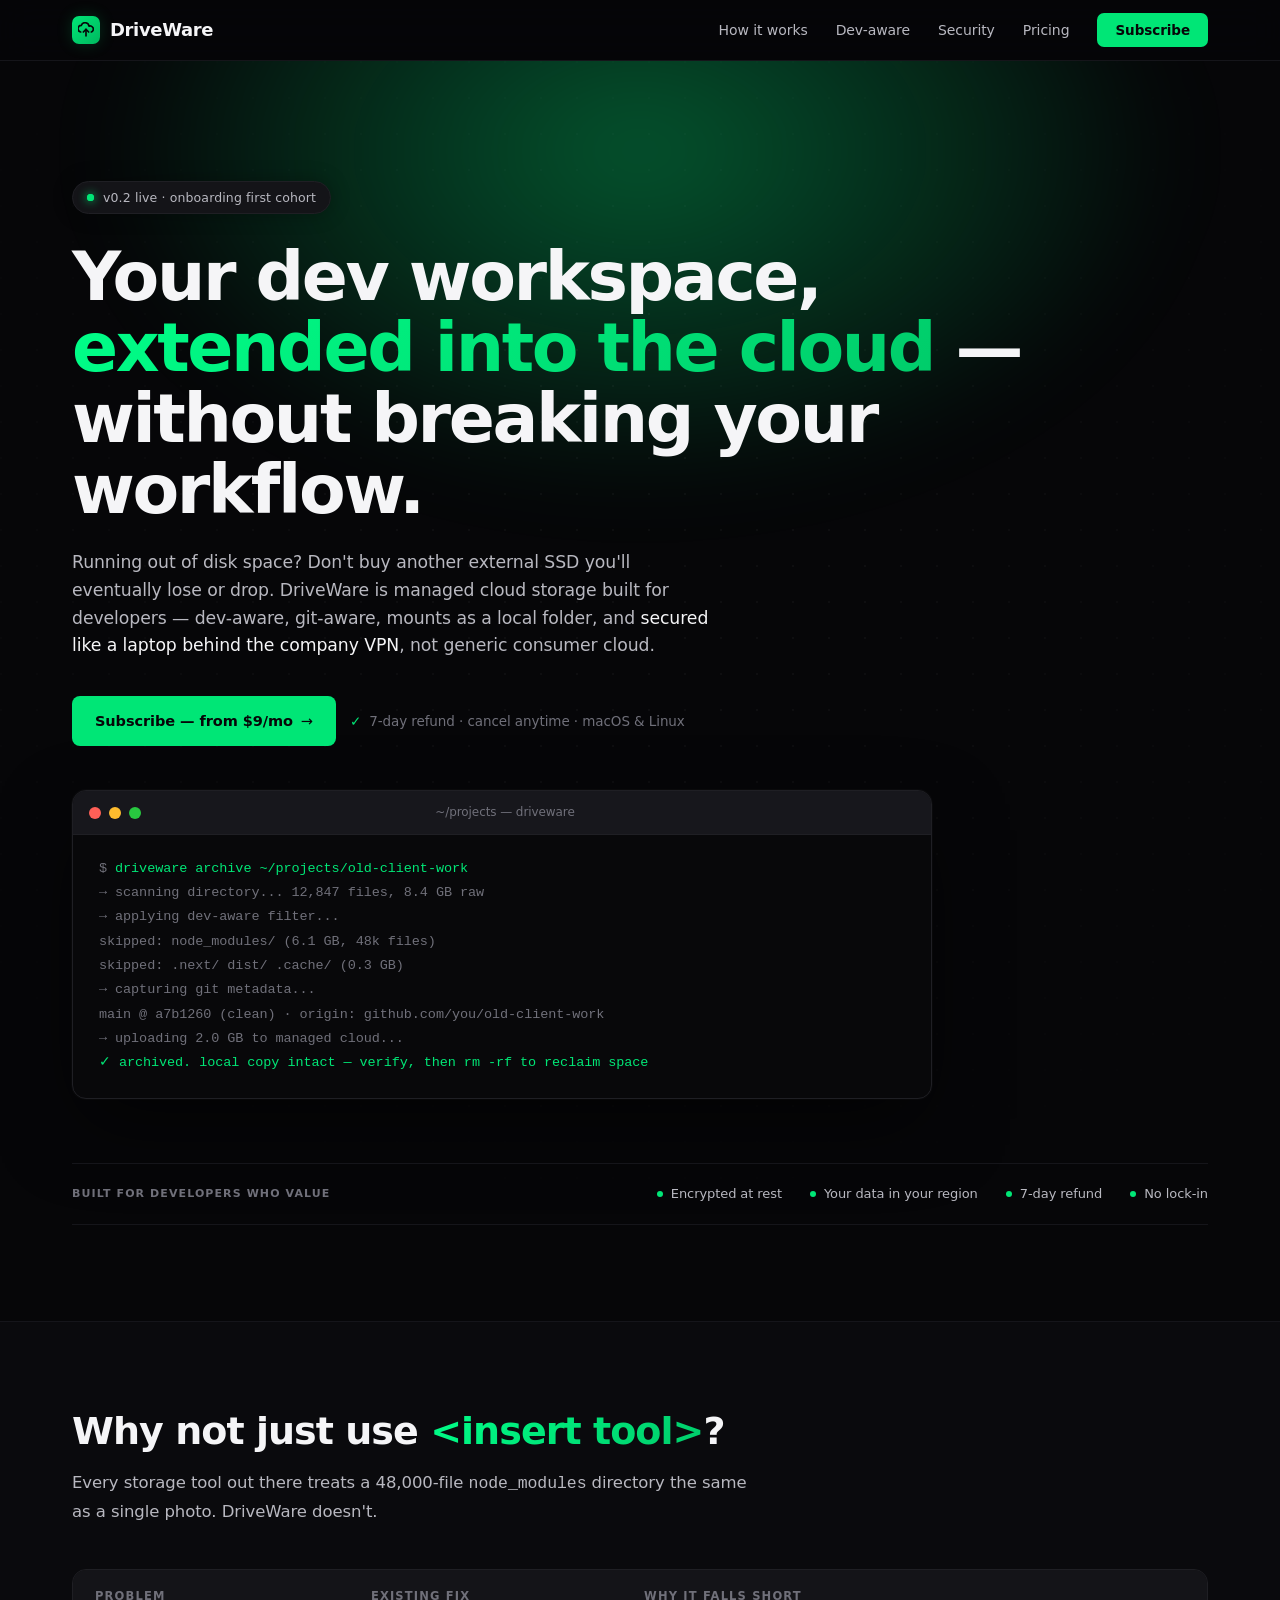
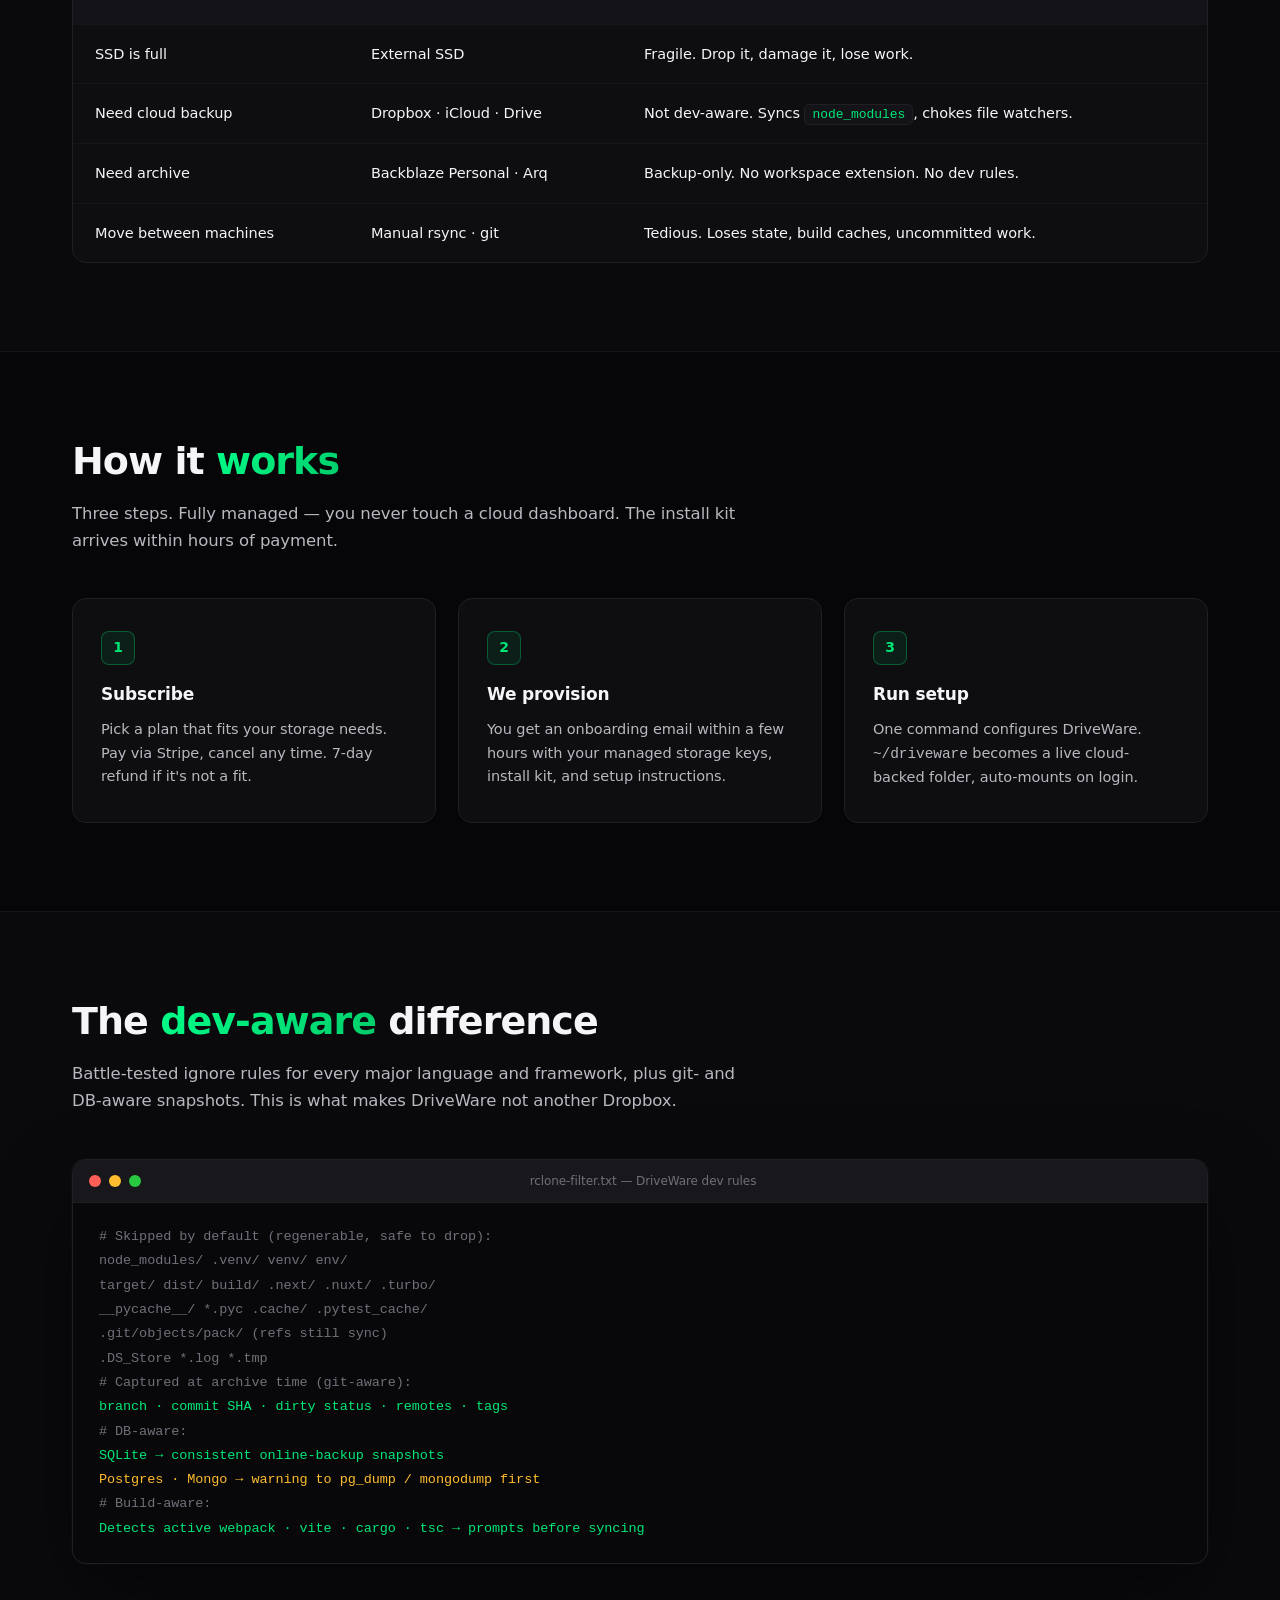
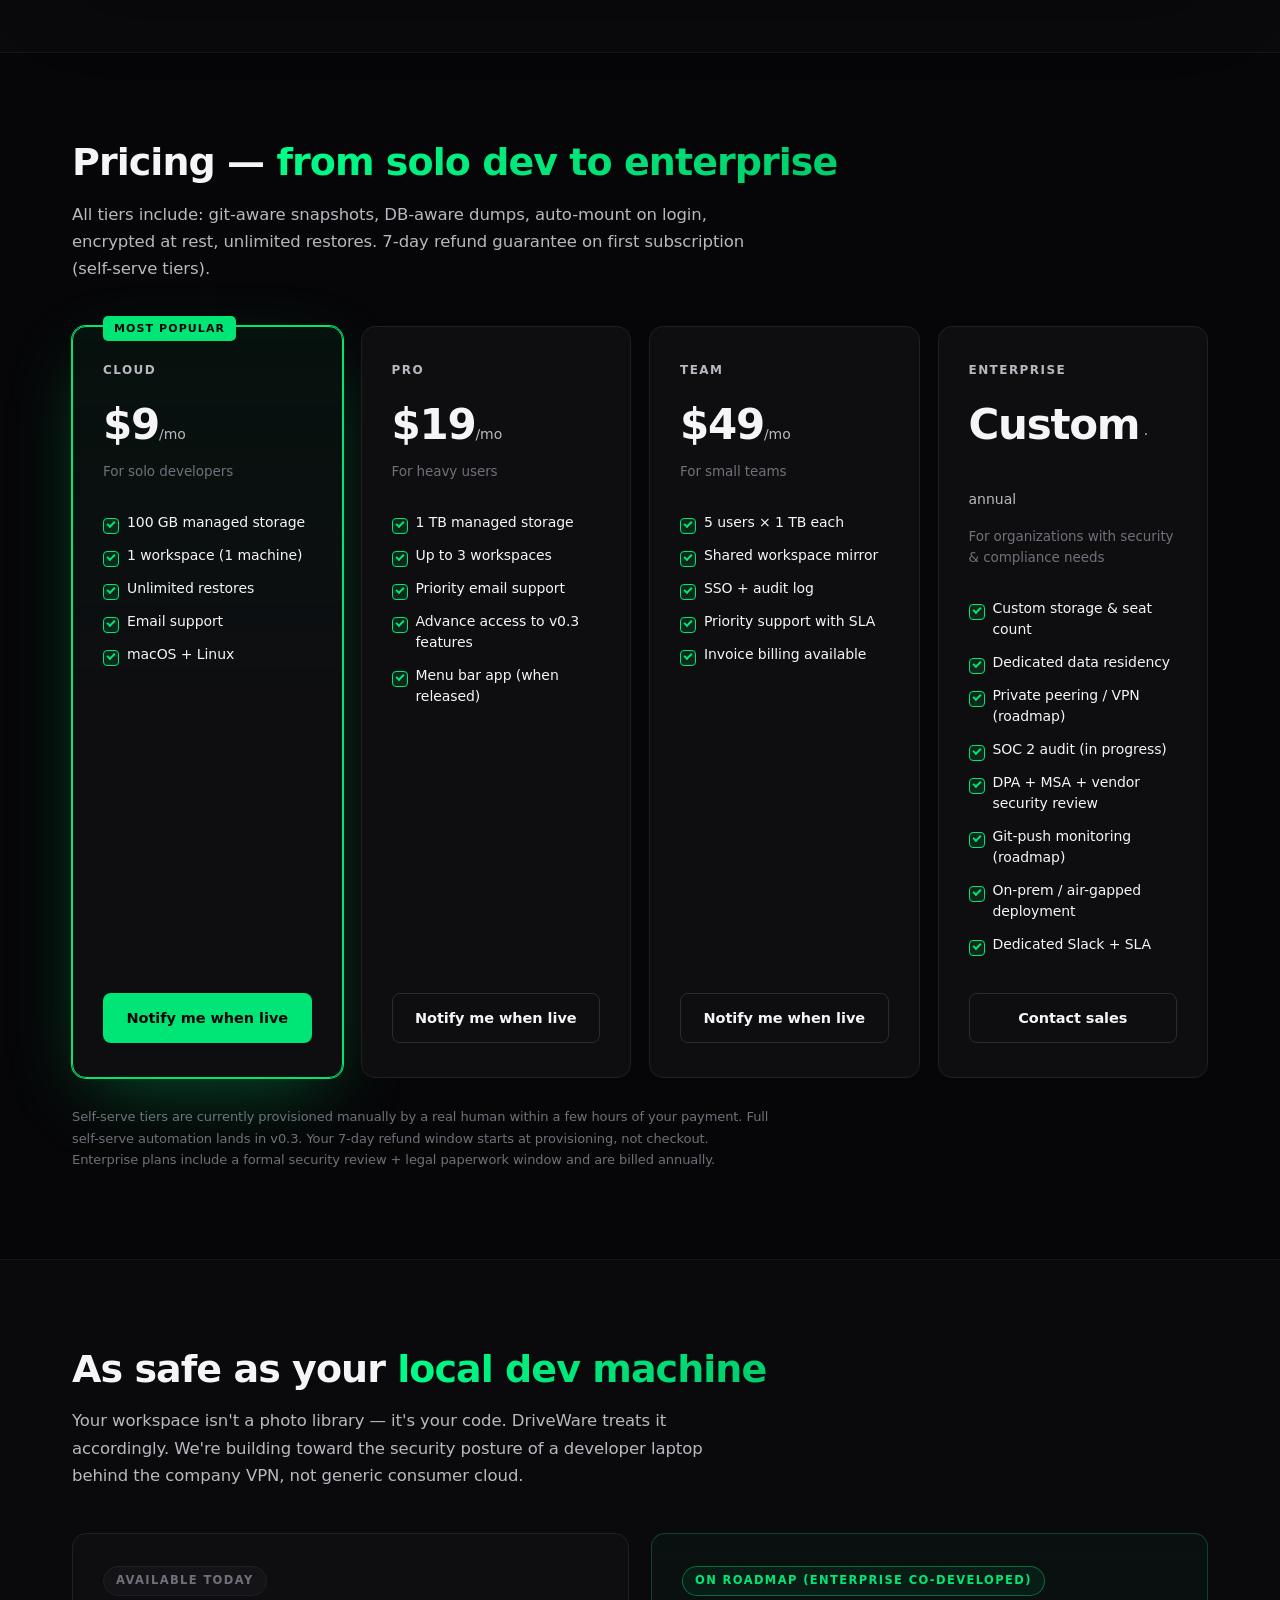
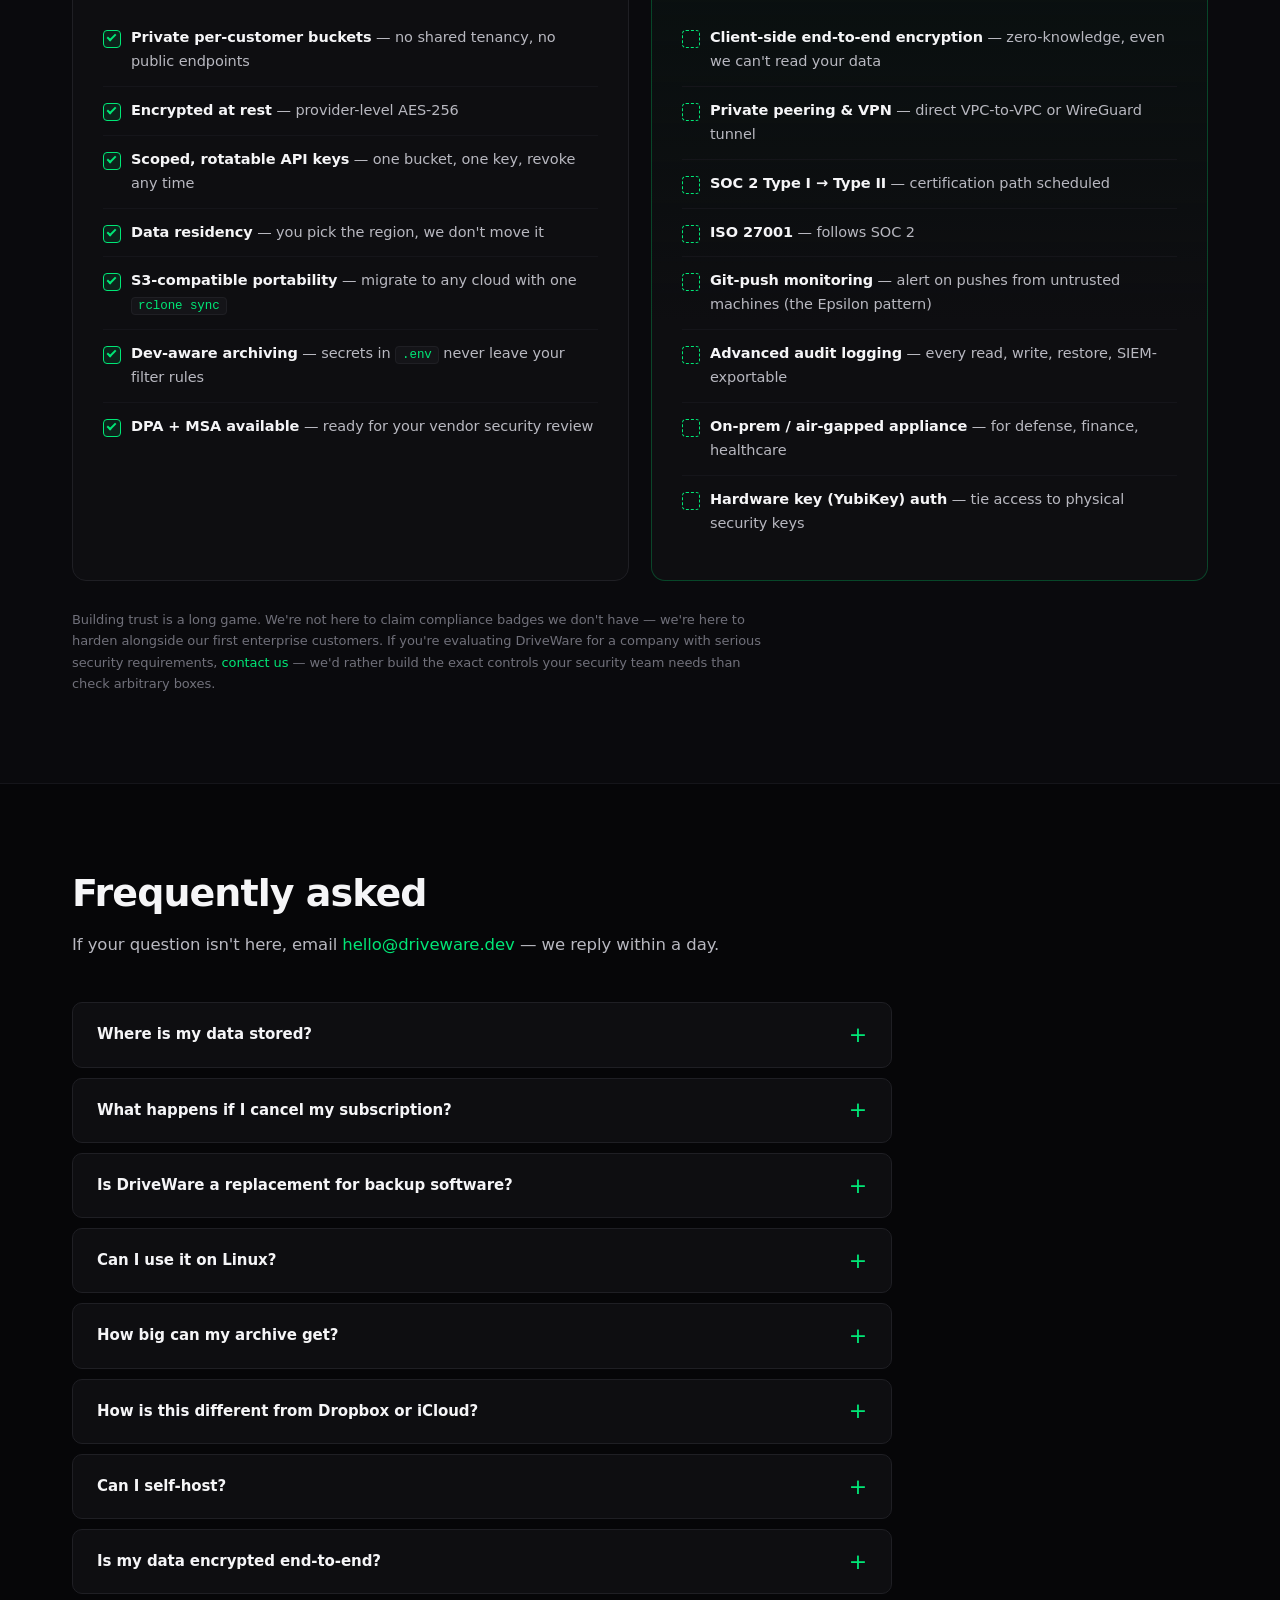
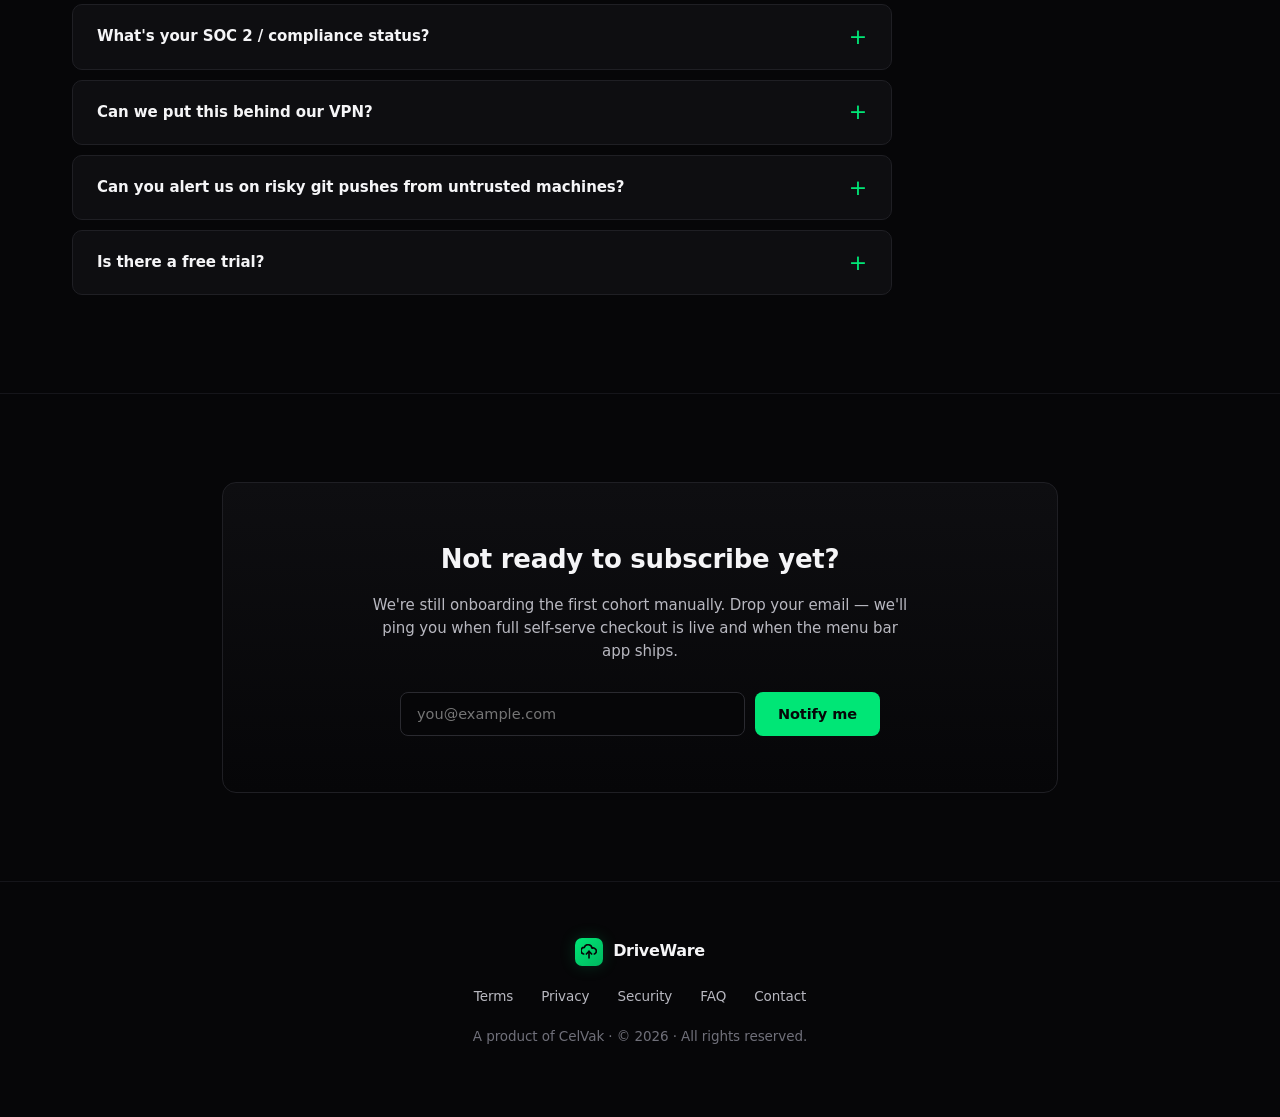
==== commit 599b2788: "Add Enterprise tier (4 total) + Security positioning Pricing: - 4 tiers: Cloud $9 · Pro $19 · Team $" ====
--- a/index.html
+++ b/index.html
@@ -29,8 +29,8 @@
       <ul>
         <li><a href="#how">How it works</a></li>
         <li><a href="#filter">Dev-aware</a></li>
+        <li><a href="#security">Security</a></li>
         <li><a href="#pricing">Pricing</a></li>
-        <li><a href="#faq">FAQ</a></li>
         <li><a href="#pricing" class="nav-cta">Subscribe</a></li>
       </ul>
     </div>
@@ -40,7 +40,7 @@
     <div class="container">
       <span class="eyebrow"><span class="pulse"></span>v0.2 live · onboarding first cohort</span>
       <h1>Your dev workspace, <span class="accent">extended into the cloud</span> — without breaking your workflow.</h1>
-      <p class="tagline">Running out of disk space? Don't buy another external SSD you'll eventually lose or drop. DriveWare is managed cloud storage built for developers — dev-aware, git-aware, and mounts as a local folder.</p>
+      <p class="tagline">Running out of disk space? Don't buy another external SSD you'll eventually lose or drop. DriveWare is managed cloud storage built for developers — dev-aware, git-aware, mounts as a local folder, and <span style="color: var(--fg);">secured like a laptop behind the company VPN</span>, not generic consumer cloud.</p>
       <div class="cta">
         <a href="#pricing" class="btn btn-primary btn-arrow">Subscribe — from $9/mo</a>
         <span class="note">7-day refund · cancel anytime · macOS &amp; Linux</span>
@@ -155,9 +155,9 @@
 
   <section id="pricing">
     <div class="container reveal">
-      <h2>Pricing — <span class="accent">managed, no setup pain</span></h2>
-      <p class="section-intro">All tiers include: git-aware snapshots, DB-aware dumps, auto-mount on login, encrypted at rest, unlimited restores, email support. 7-day refund guarantee on first subscription.</p>
-      <div class="pricing-grid">
+      <h2>Pricing — <span class="accent">from solo dev to enterprise</span></h2>
+      <p class="section-intro">All tiers include: git-aware snapshots, DB-aware dumps, auto-mount on login, encrypted at rest, unlimited restores. 7-day refund guarantee on first subscription (self-serve tiers).</p>
+      <div class="pricing-grid pricing-grid-4">
         <div class="tier featured">
           <div class="name">Cloud</div>
           <div class="price">$9<span class="unit">/mo</span></div>
@@ -197,12 +197,25 @@
           </ul>
           <a href="#subscribe-team" data-stripe-tier="team" class="btn btn-secondary">Subscribe</a>
         </div>
+        <div class="tier tier-enterprise">
+          <div class="name">Enterprise</div>
+          <div class="price">Custom<span class="unit"> · annual</span></div>
+          <div class="desc">For organizations with security &amp; compliance needs</div>
+          <ul>
+            <li>Custom storage &amp; seat count</li>
+            <li>Dedicated data residency</li>
+            <li>Private peering / VPN (roadmap)</li>
+            <li>SOC 2 audit (in progress)</li>
+            <li>DPA + MSA + vendor security review</li>
+            <li>Git-push monitoring (roadmap)</li>
+            <li>On-prem / air-gapped deployment</li>
+            <li>Dedicated Slack + SLA</li>
+          </ul>
+          <a href="mailto:hello@driveware.dev?subject=DriveWare%20Enterprise%20inquiry" class="btn btn-secondary">Contact sales</a>
+        </div>
       </div>
       <p class="pricing-fineprint">
-        <strong style="color: var(--fg);">Enterprise</strong> — 10+ seats, custom storage, dedicated support, on-prem compliance, DPA + MSA on file. <a href="mailto:hello@driveware.dev">Contact sales</a>.
-      </p>
-      <p class="pricing-fineprint">
-        Managed tiers are currently provisioned manually by a real human within a few hours of your payment. Full self-serve automation lands in v0.3. Your 7-day refund window starts at provisioning, not checkout.
+        Self-serve tiers are currently provisioned manually by a real human within a few hours of your payment. Full self-serve automation lands in v0.3. Your 7-day refund window starts at provisioning, not checkout. Enterprise plans include a formal security review + legal paperwork window and are billed annually.
       </p>
       <script>
         const STRIPE_LINKS = {
@@ -226,7 +239,44 @@
     </div>
   </section>
 
-  <section id="faq" class="section-stripe">
+  <section id="security" class="section-stripe">
+    <div class="container reveal">
+      <h2>As safe as your <span class="accent">local dev machine</span></h2>
+      <p class="section-intro">Your workspace isn't a photo library — it's your code. DriveWare treats it accordingly. We're building toward the security posture of a developer laptop behind the company VPN, not generic consumer cloud.</p>
+      <div class="security-grid">
+        <div class="sec-block">
+          <div class="sec-label">Available today</div>
+          <ul class="sec-list">
+            <li><strong>Private per-customer buckets</strong> — no shared tenancy, no public endpoints</li>
+            <li><strong>Encrypted at rest</strong> — provider-level AES-256</li>
+            <li><strong>Scoped, rotatable API keys</strong> — one bucket, one key, revoke any time</li>
+            <li><strong>Data residency</strong> — you pick the region, we don't move it</li>
+            <li><strong>S3-compatible portability</strong> — migrate to any cloud with one <code>rclone sync</code></li>
+            <li><strong>Dev-aware archiving</strong> — secrets in <code>.env</code> never leave your filter rules</li>
+            <li><strong>DPA + MSA available</strong> — ready for your vendor security review</li>
+          </ul>
+        </div>
+        <div class="sec-block sec-block-roadmap">
+          <div class="sec-label">On roadmap (Enterprise co-developed)</div>
+          <ul class="sec-list">
+            <li><strong>Client-side end-to-end encryption</strong> — zero-knowledge, even we can't read your data</li>
+            <li><strong>Private peering &amp; VPN</strong> — direct VPC-to-VPC or WireGuard tunnel</li>
+            <li><strong>SOC 2 Type I → Type II</strong> — certification path scheduled</li>
+            <li><strong>ISO 27001</strong> — follows SOC 2</li>
+            <li><strong>Git-push monitoring</strong> — alert on pushes from untrusted machines (the Epsilon pattern)</li>
+            <li><strong>Advanced audit logging</strong> — every read, write, restore, SIEM-exportable</li>
+            <li><strong>On-prem / air-gapped appliance</strong> — for defense, finance, healthcare</li>
+            <li><strong>Hardware key (YubiKey) auth</strong> — tie access to physical security keys</li>
+          </ul>
+        </div>
+      </div>
+      <p class="pricing-fineprint" style="margin-top: 28px;">
+        Building trust is a long game. We're not here to claim compliance badges we don't have — we're here to harden alongside our first enterprise customers. If you're evaluating DriveWare for a company with serious security requirements, <a href="mailto:hello@driveware.dev?subject=DriveWare%20Enterprise%20security%20review">contact us</a> — we'd rather build the exact controls your security team needs than check arbitrary boxes.
+      </p>
+    </div>
+  </section>
+
+  <section id="faq">
     <div class="container reveal">
       <h2>Frequently asked</h2>
       <p class="section-intro">If your question isn't here, email <a href="mailto:hello@driveware.dev">hello@driveware.dev</a> — we reply within a day.</p>
@@ -270,13 +320,37 @@
         <details class="faq-item">
           <summary>Can I self-host?</summary>
           <div class="answer">
-            DriveWare is closed-source and cloud-hosted for now. For teams with strict data-residency requirements, the Team tier supports custom regions, and Enterprise plans can include on-prem deployment. Email <a href="mailto:hello@driveware.dev">hello@driveware.dev</a> to discuss.
+            DriveWare is closed-source and cloud-hosted for now. For teams with strict data-residency requirements, the Team tier supports custom regions, and Enterprise plans can include on-prem appliance or air-gapped deployment. Email <a href="mailto:hello@driveware.dev">hello@driveware.dev</a> to discuss.
+          </div>
+        </details>
+        <details class="faq-item">
+          <summary>Is my data encrypted end-to-end?</summary>
+          <div class="answer">
+            Today: data is <strong>encrypted at rest</strong> by the underlying cloud provider (AES-256) and in transit (TLS 1.3). Your bucket is private and scoped to you; nobody else can read it. <strong>Client-side zero-knowledge encryption</strong> (where even we can't read your data) is on the Enterprise roadmap — ask us if you need it sooner for your security review.
+          </div>
+        </details>
+        <details class="faq-item">
+          <summary>What's your SOC 2 / compliance status?</summary>
+          <div class="answer">
+            We're pre-SOC 2. Our certification path is scheduled and we'll share progress with Enterprise customers under NDA. In the meantime we can provide a <strong>written security posture statement</strong>, sign your DPA + MSA, and run through your vendor security review. We're honest about where we are — we won't claim certifications we don't have.
+          </div>
+        </details>
+        <details class="faq-item">
+          <summary>Can we put this behind our VPN?</summary>
+          <div class="answer">
+            Enterprise roadmap: private peering (VPC-to-VPC) or WireGuard tunnel so DriveWare only answers from inside your network. If this is a blocker for procurement, let us know — we're co-developing this feature with our first enterprise customers and can scope an accelerated build.
+          </div>
+        </details>
+        <details class="faq-item">
+          <summary>Can you alert us on risky git pushes from untrusted machines?</summary>
+          <div class="answer">
+            This is on the Enterprise roadmap — "git-push monitoring" (the pattern Epsilon and similar large orgs use internally). Our agent watches for pushes from machines not in your allowlist and fires webhooks / Slack alerts. Early access available to Enterprise customers during the pilot program.
           </div>
         </details>
         <details class="faq-item">
           <summary>Is there a free trial?</summary>
           <div class="answer">
-            Instead of a free trial, we offer a <strong>7-day full refund</strong> from the day we provision your install kit — no questions asked. Lower friction for us, less spam-account risk, same comfort for you.
+            Instead of a free trial, we offer a <strong>7-day full refund</strong> on self-serve tiers, from the day we provision your install kit — no questions asked. Lower friction for us, less spam-account risk, same comfort for you. Enterprise plans start with a paid proof-of-concept, typically 30 days, with success criteria agreed upfront.
           </div>
         </details>
       </div>
@@ -314,6 +388,7 @@
       <div class="links">
         <a href="/terms.html">Terms</a>
         <a href="/privacy.html">Privacy</a>
+        <a href="#security">Security</a>
         <a href="#faq">FAQ</a>
         <a href="mailto:hello@driveware.dev">Contact</a>
       </div>
--- a/styles.css
+++ b/styles.css
@@ -473,44 +473,92 @@
 }
 .card p { color: var(--fg-mid); font-size: 14.5px; margin-top: 4px; line-height: 1.65; }
 
-/* ---------- SECURITY BAND ---------- */
-
-.security-band {
-  margin-top: 40px;
-  padding: 28px 32px;
+/* ---------- SECURITY SECTION ---------- */
+
+.security-grid {
+  display: grid;
+  grid-template-columns: repeat(auto-fit, minmax(360px, 1fr));
+  gap: 22px;
+  margin-top: 44px;
+}
+.sec-block {
   background: var(--bg-alt);
   border: 1px solid var(--border);
   border-radius: var(--radius-lg);
-  display: grid;
-  grid-template-columns: repeat(auto-fit, minmax(200px, 1fr));
-  gap: 28px;
-}
-.security-band .item {
-  display: flex;
-  flex-direction: column;
-  gap: 6px;
-}
-.security-band .item-label {
-  font-size: 12px;
-  font-weight: 600;
+  padding: 32px 30px;
+}
+.sec-block-roadmap {
+  background: linear-gradient(180deg, rgba(0, 230, 118, 0.03) 0%, var(--bg-alt) 60%);
+  border-color: rgba(0, 230, 118, 0.25);
+}
+.sec-label {
+  display: inline-flex;
+  align-items: center;
+  gap: 9px;
+  font-size: 11.5px;
+  font-weight: 700;
   color: var(--fg-dim);
   text-transform: uppercase;
-  letter-spacing: 0.1em;
-  display: inline-flex;
-  align-items: center;
-  gap: 8px;
-}
-.security-band .item-label::before {
+  letter-spacing: 0.12em;
+  margin-bottom: 18px;
+  padding: 5px 12px;
+  background: var(--bg-elev);
+  border: 1px solid var(--border);
+  border-radius: 999px;
+}
+.sec-block-roadmap .sec-label {
+  color: var(--accent);
+  border-color: rgba(0, 230, 118, 0.4);
+  background: rgba(0, 230, 118, 0.06);
+}
+.sec-list {
+  list-style: none;
+}
+.sec-list li {
+  color: var(--fg-mid);
+  font-size: 14.5px;
+  line-height: 1.65;
+  padding: 12px 0 12px 28px;
+  border-bottom: 1px solid var(--border-soft);
+  position: relative;
+}
+.sec-list li:last-child { border-bottom: none; }
+.sec-list li strong { color: var(--fg); font-weight: 600; }
+.sec-list li::before {
   content: "";
-  width: 16px; height: 16px;
-  background: var(--accent);
-  mask: var(--icon-check) center / contain no-repeat;
-  -webkit-mask: var(--icon-check) center / contain no-repeat;
-}
-.security-band .item-value {
-  font-size: 14.5px;
-  color: var(--fg);
-  font-weight: 500;
+  position: absolute;
+  left: 0;
+  top: 16px;
+  width: 16px;
+  height: 16px;
+  border-radius: 4px;
+  background: rgba(0, 230, 118, 0.1);
+  border: 1px solid var(--accent);
+}
+.sec-list li::after {
+  content: "";
+  position: absolute;
+  left: 4px;
+  top: 20px;
+  width: 7px;
+  height: 3px;
+  border-left: 2px solid var(--accent);
+  border-bottom: 2px solid var(--accent);
+  transform: rotate(-45deg);
+}
+.sec-block-roadmap .sec-list li::before {
+  background: transparent;
+  border-style: dashed;
+}
+.sec-block-roadmap .sec-list li::after { display: none; }
+.sec-block-roadmap .sec-list li { padding-left: 28px; }
+.sec-list code {
+  background: var(--bg-elev);
+  padding: 1px 6px;
+  border-radius: 4px;
+  font-size: 12.5px;
+  color: var(--accent);
+  border: 1px solid var(--border);
 }
 
 /* ---------- PRICING ---------- */
@@ -521,6 +569,19 @@
   gap: 20px;
   margin-top: 44px;
 }
+.pricing-grid-4 {
+  grid-template-columns: repeat(auto-fit, minmax(240px, 1fr));
+  gap: 18px;
+}
+@media (min-width: 1100px) {
+  .pricing-grid-4 { grid-template-columns: repeat(4, 1fr); }
+}
+.tier-enterprise {
+  background: linear-gradient(180deg, var(--bg-elev) 0%, var(--bg-alt) 60%);
+  border-color: var(--border-bright);
+}
+.tier-enterprise .price { font-size: 28px; }
+.tier-enterprise .price .unit { font-size: 13px; }
 .tier {
   background: var(--bg-alt);
   border: 1px solid var(--border);
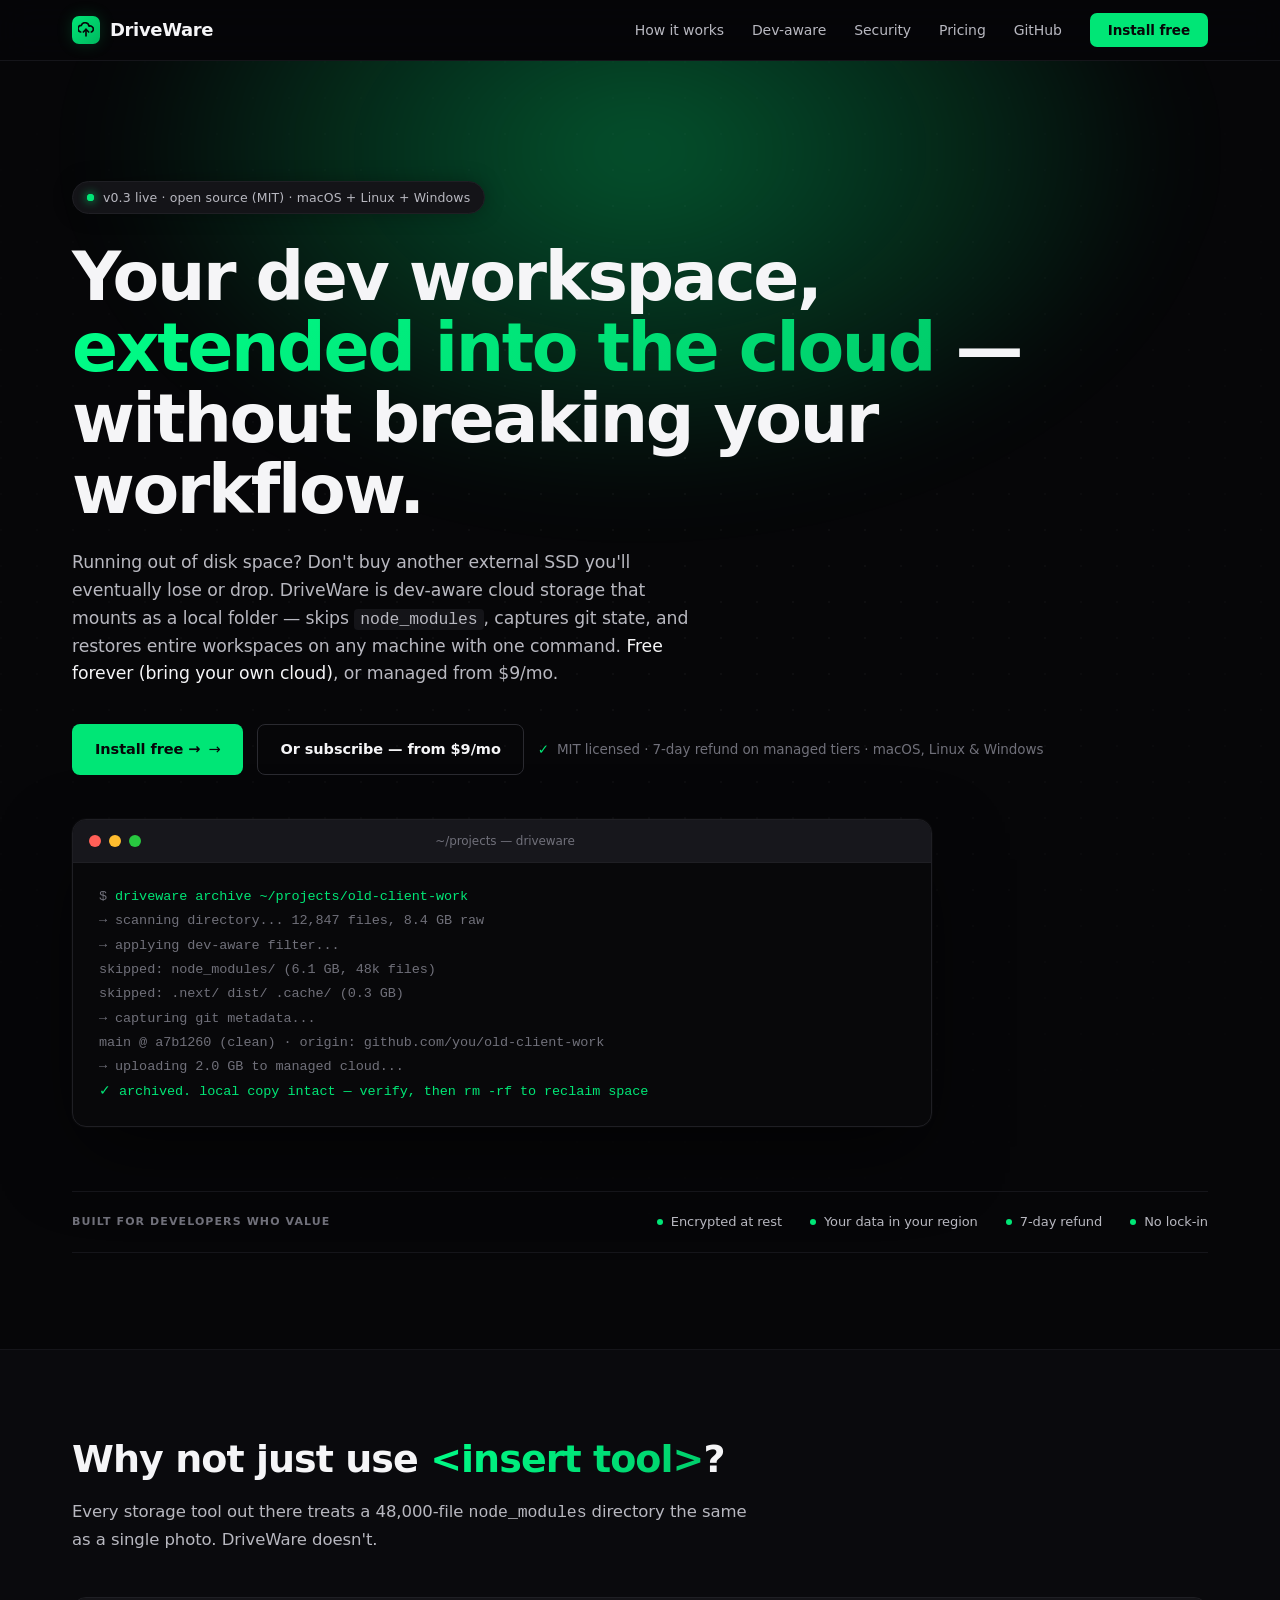
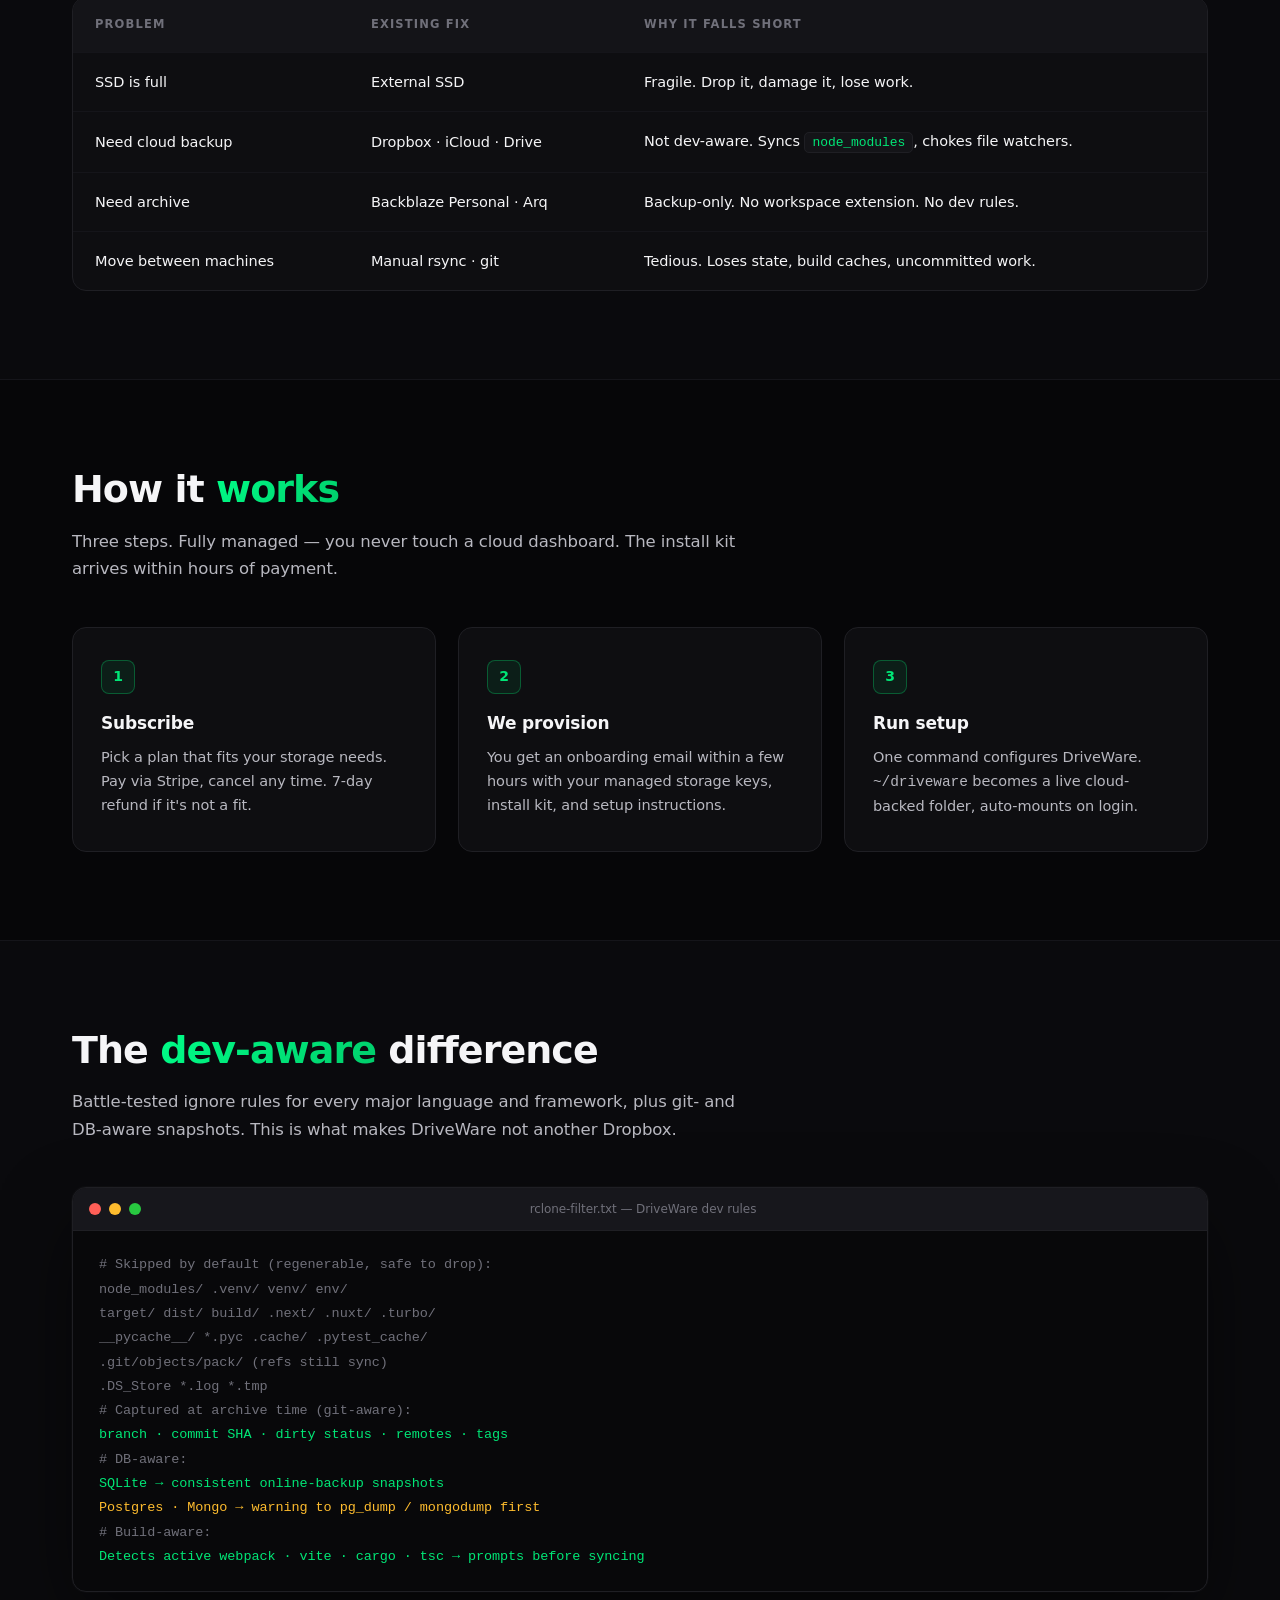
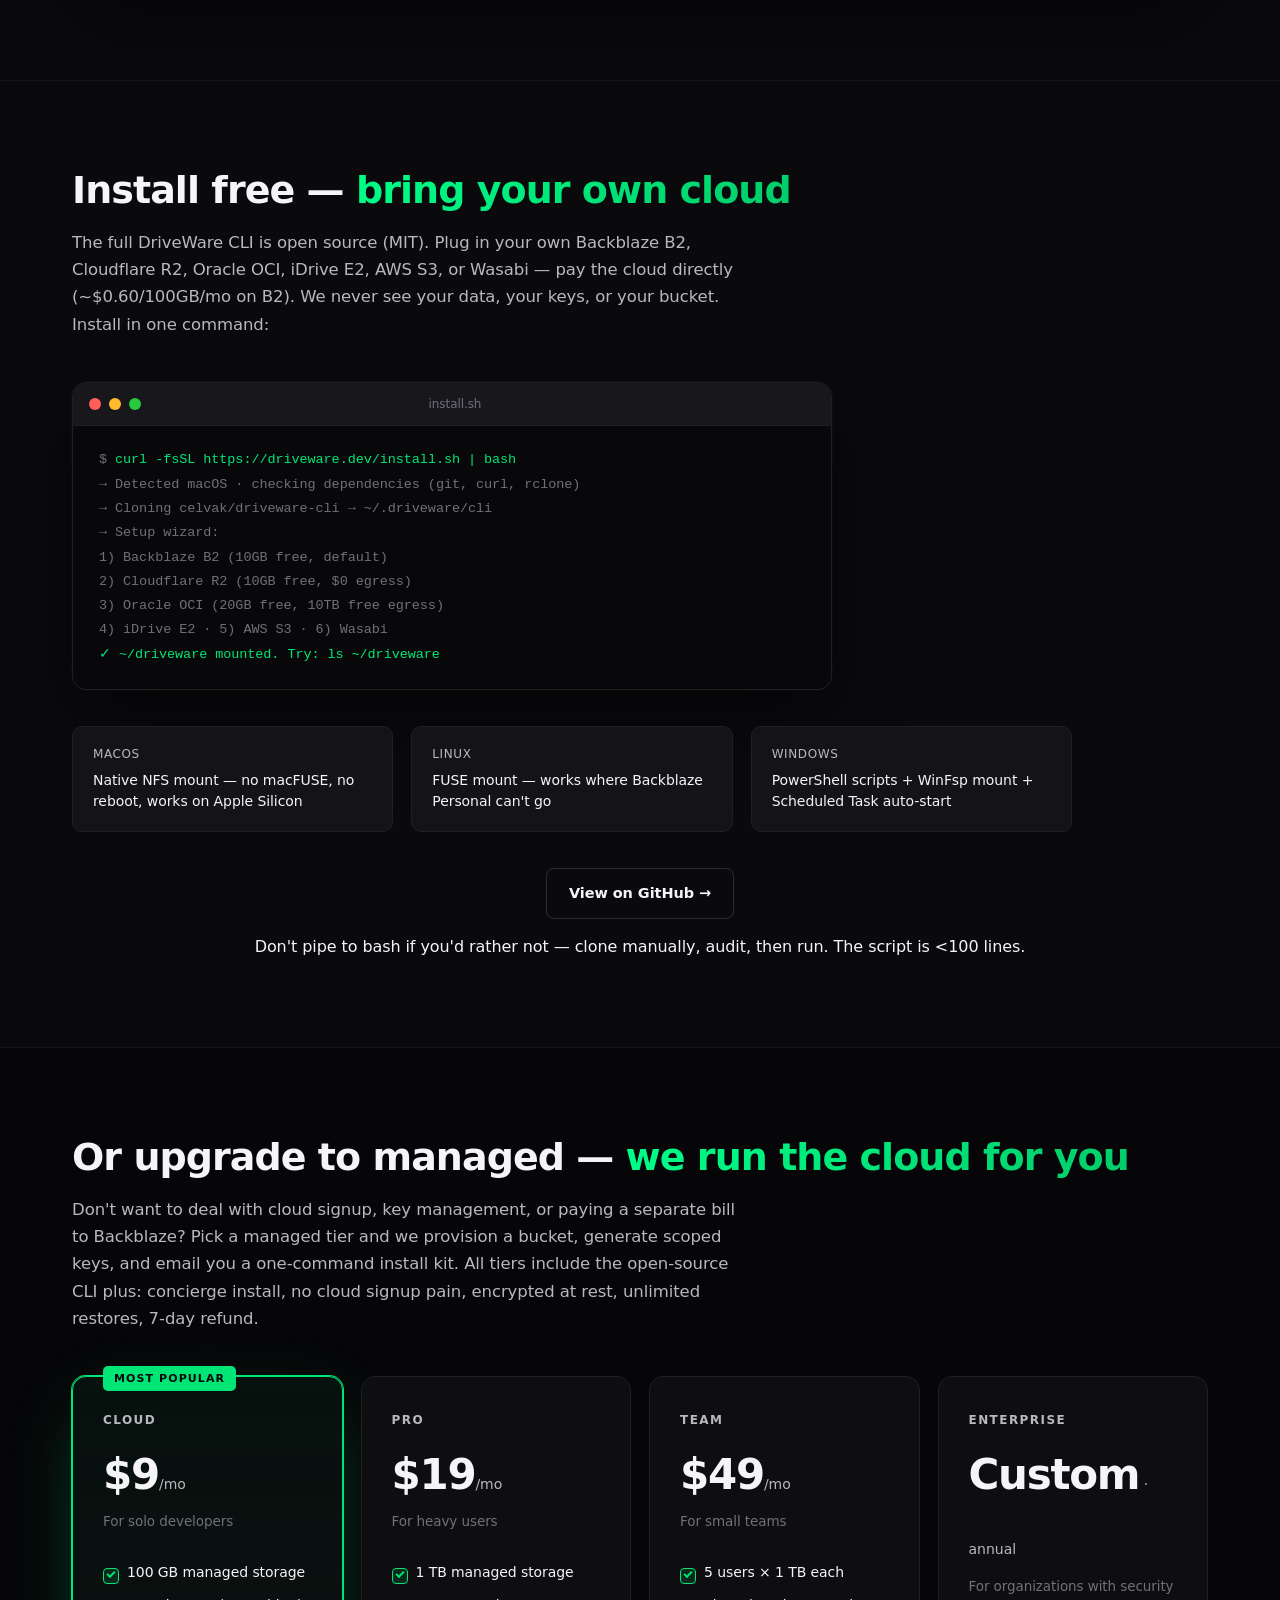
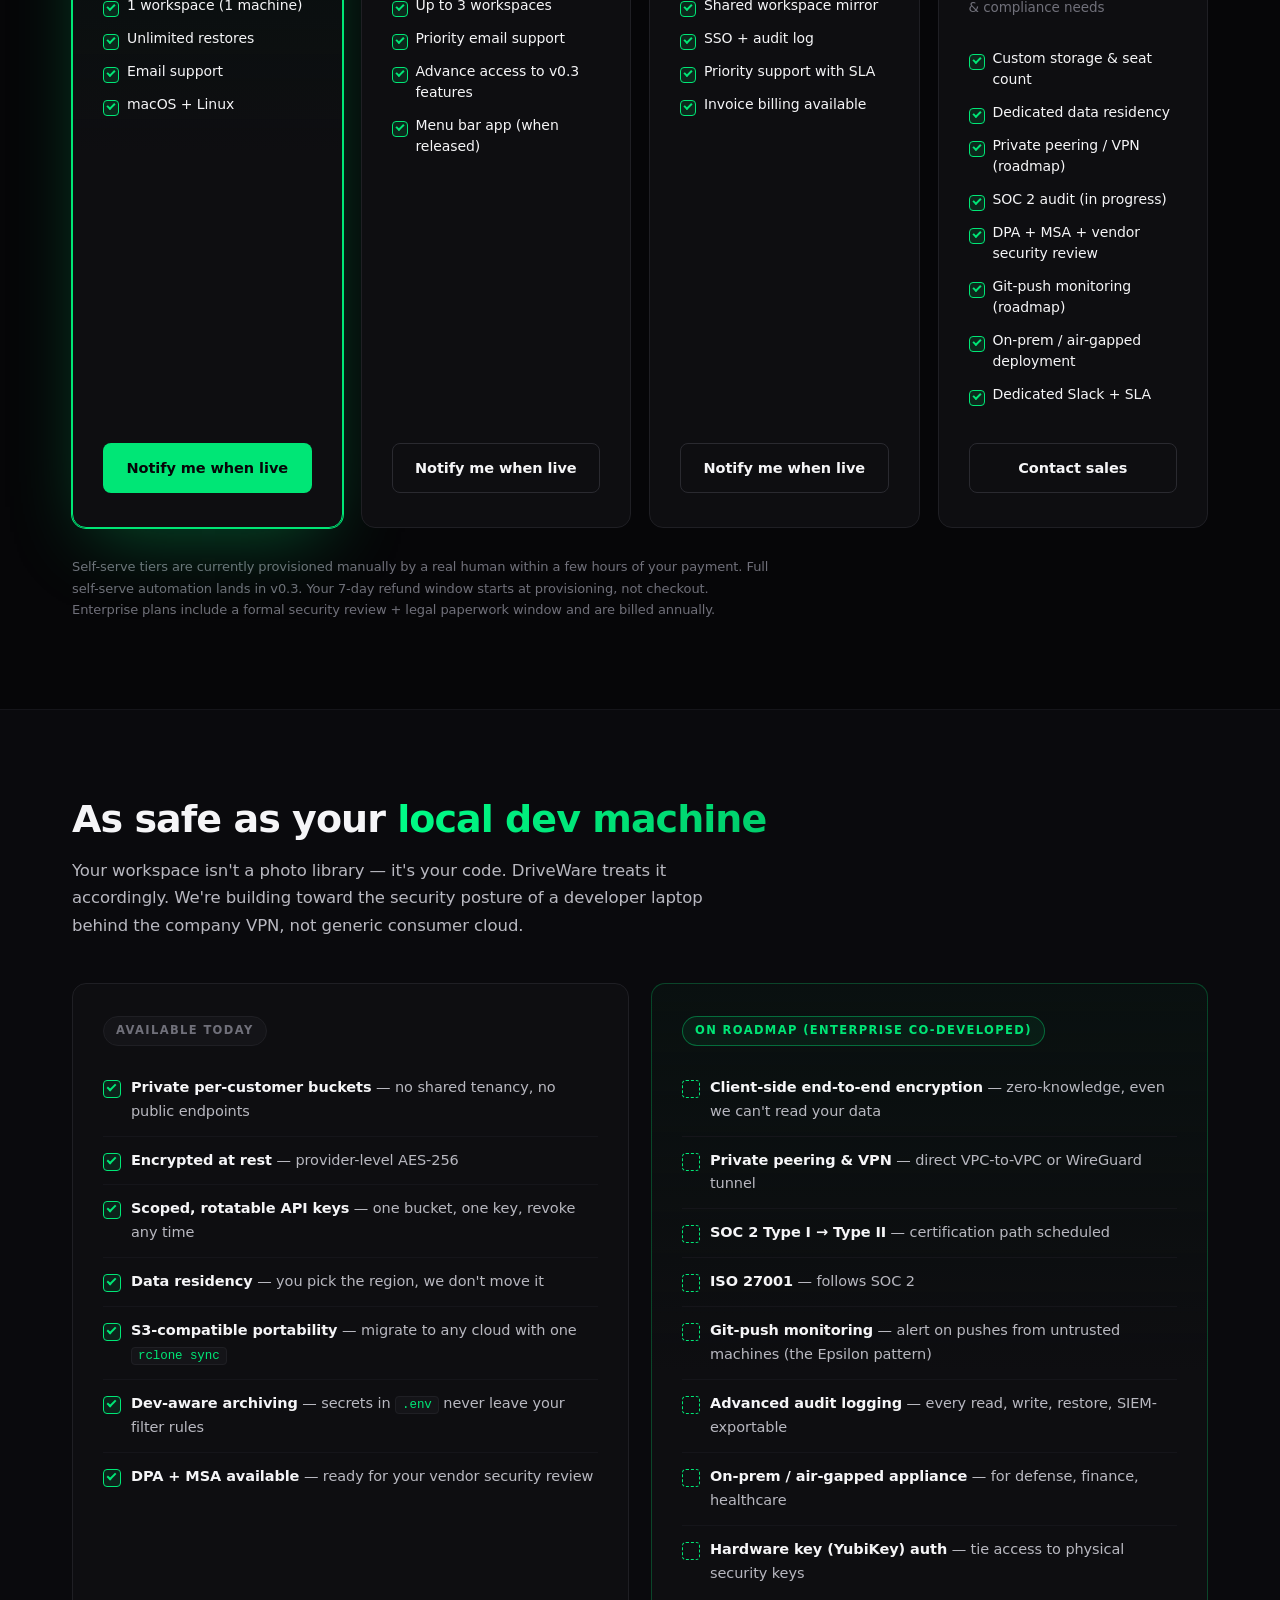
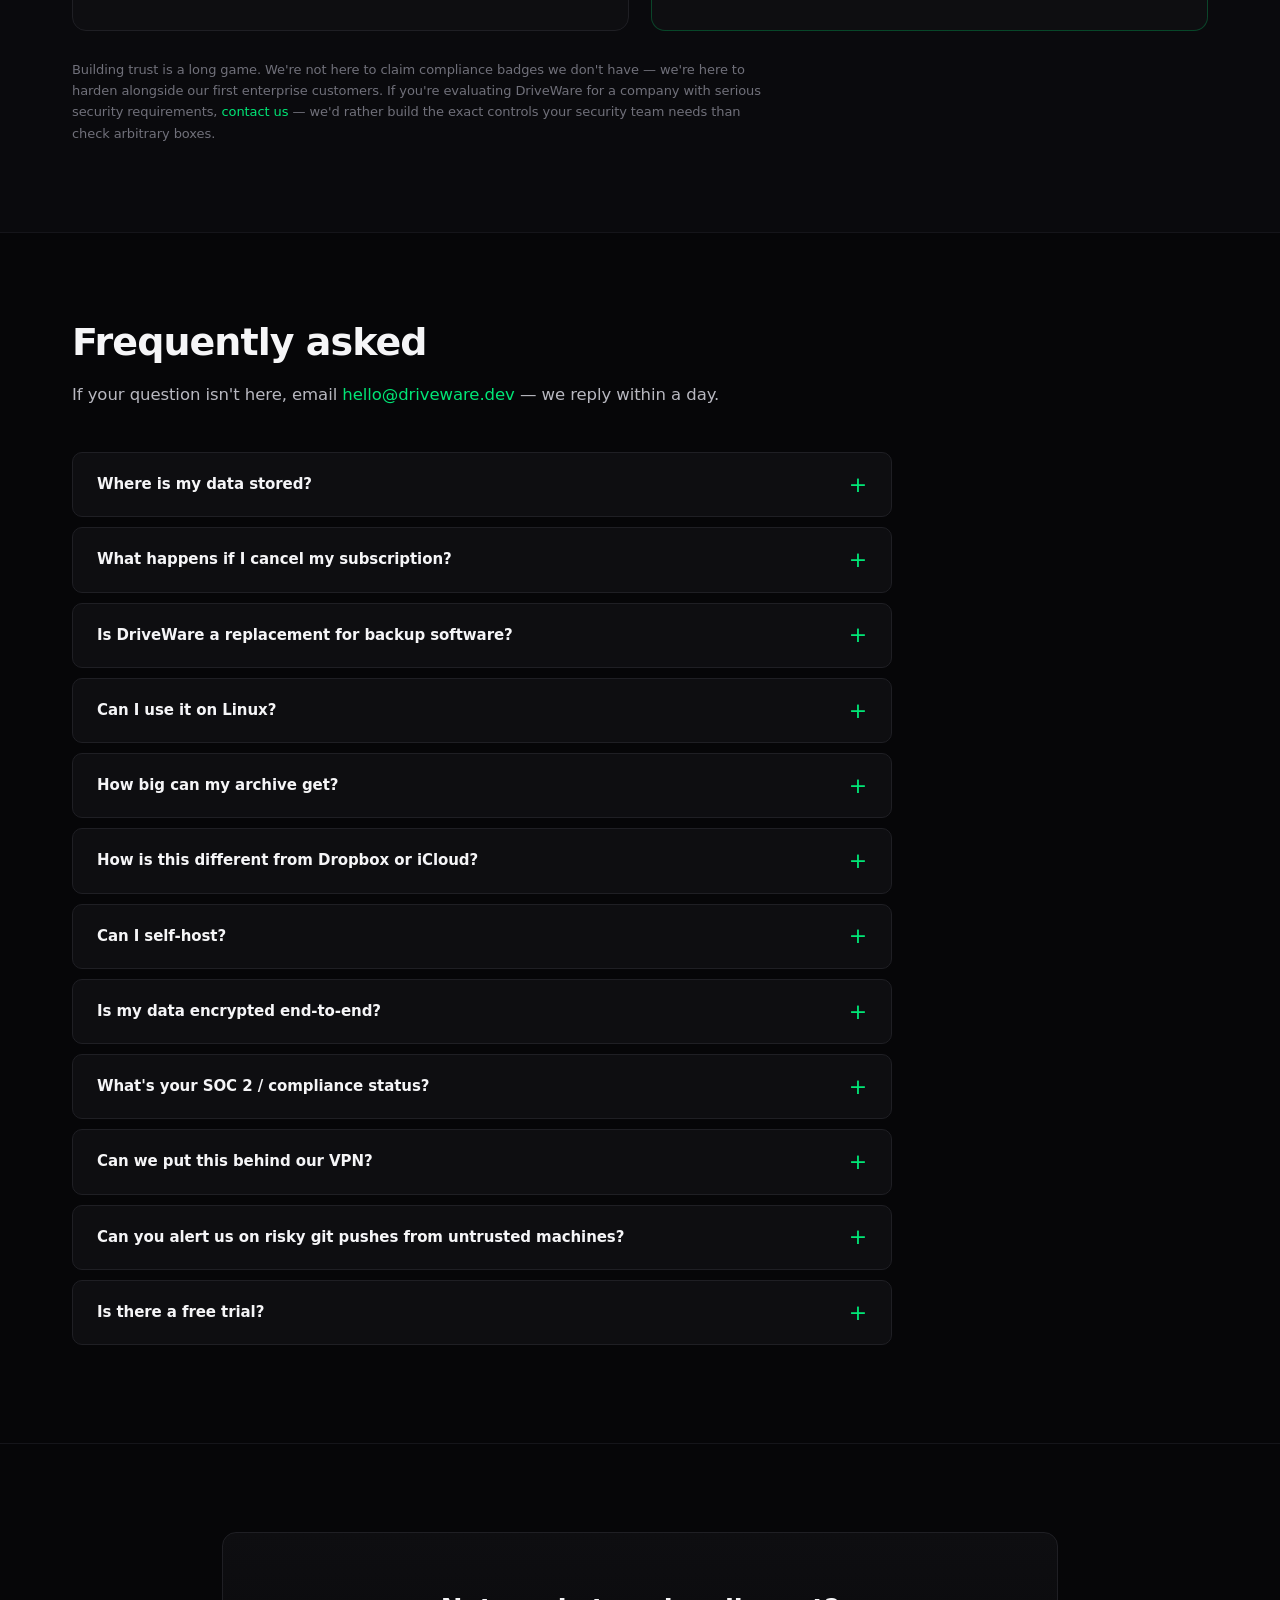
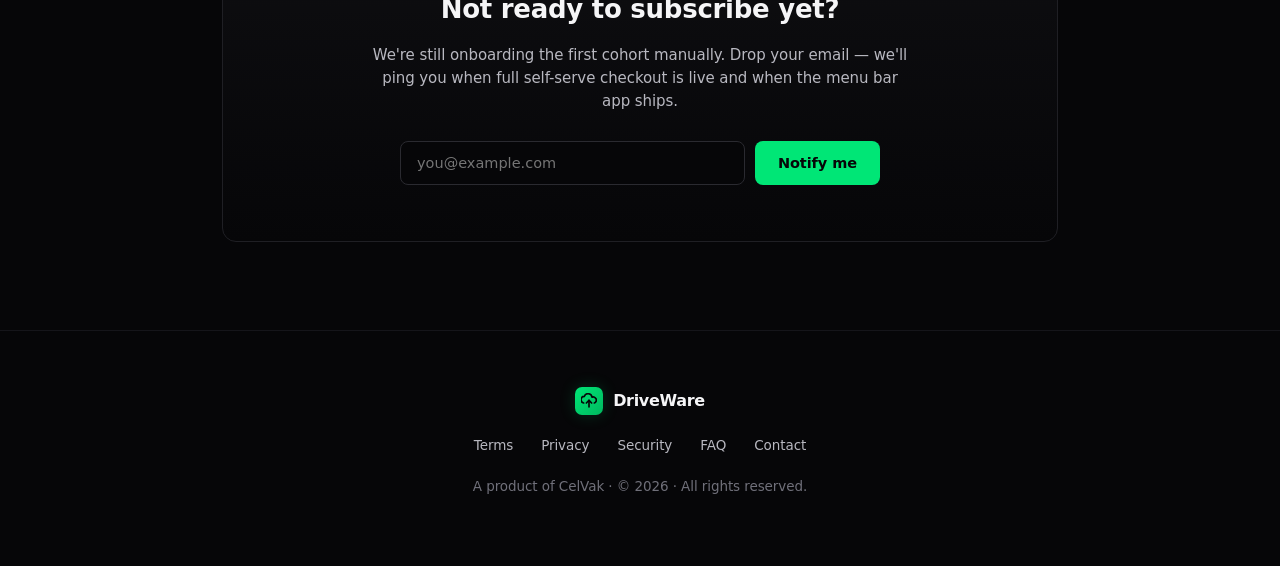
==== commit c7161d0c: "Add open-source / BYOC freemium positioning + install.sh - Hero now leads with "Install free" CTA (o" ====
--- a/index.html
+++ b/index.html
@@ -3,10 +3,10 @@
 <head>
   <meta charset="UTF-8">
   <meta name="viewport" content="width=device-width, initial-scale=1.0">
-  <title>DriveWare — Dev-aware cloud workspace extension</title>
-  <meta name="description" content="Managed cloud storage that feels like a local folder. Dev-aware — skips node_modules, build artifacts, caches. Git-aware snapshots. Built for developers.">
-  <meta property="og:title" content="DriveWare — Dev-aware cloud workspace extension">
-  <meta property="og:description" content="Managed cloud storage for devs. Mounts as a local folder. Skips node_modules. Git-aware snapshots. From $9/mo.">
+  <title>DriveWare — Dev-aware cloud workspace extension · Open source · macOS · Linux · Windows</title>
+  <meta name="description" content="Mount cloud storage as a dev-aware local folder. Skips node_modules, captures git/DB state, restores workspaces on any machine. Free forever (BYOC, MIT). Managed from $9/mo.">
+  <meta property="og:title" content="DriveWare — Open-source cloud workspace extension for devs">
+  <meta property="og:description" content="Mount S3-compatible storage as a local folder. Skips node_modules. Git-aware snapshots. Multi-machine rehydrate. macOS + Linux + Windows. Free (BYOC) or managed from $9/mo.">
   <meta property="og:type" content="website">
   <meta property="og:url" content="https://driveware.dev">
   <link rel="preconnect" href="https://rsms.me/">
@@ -31,19 +31,21 @@
         <li><a href="#filter">Dev-aware</a></li>
         <li><a href="#security">Security</a></li>
         <li><a href="#pricing">Pricing</a></li>
-        <li><a href="#pricing" class="nav-cta">Subscribe</a></li>
+        <li><a href="https://github.com/celvak/driveware-cli" target="_blank" rel="noopener">GitHub</a></li>
+        <li><a href="#install" class="nav-cta">Install free</a></li>
       </ul>
     </div>
   </nav>
 
   <section class="hero">
     <div class="container">
-      <span class="eyebrow"><span class="pulse"></span>v0.2 live · onboarding first cohort</span>
+      <span class="eyebrow"><span class="pulse"></span>v0.3 live · open source (MIT) · macOS + Linux + Windows</span>
       <h1>Your dev workspace, <span class="accent">extended into the cloud</span> — without breaking your workflow.</h1>
-      <p class="tagline">Running out of disk space? Don't buy another external SSD you'll eventually lose or drop. DriveWare is managed cloud storage built for developers — dev-aware, git-aware, mounts as a local folder, and <span style="color: var(--fg);">secured like a laptop behind the company VPN</span>, not generic consumer cloud.</p>
+      <p class="tagline">Running out of disk space? Don't buy another external SSD you'll eventually lose or drop. DriveWare is dev-aware cloud storage that mounts as a local folder — skips <code style="background:var(--bg-elev);padding:1px 6px;border-radius:4px;font-size:0.95em;">node_modules</code>, captures git state, and restores entire workspaces on any machine with one command. <span style="color: var(--fg);">Free forever (bring your own cloud)</span>, or managed from $9/mo.</p>
       <div class="cta">
-        <a href="#pricing" class="btn btn-primary btn-arrow">Subscribe — from $9/mo</a>
-        <span class="note">7-day refund · cancel anytime · macOS &amp; Linux</span>
+        <a href="#install" class="btn btn-primary btn-arrow">Install free →</a>
+        <a href="#pricing" class="btn btn-secondary">Or subscribe — from $9/mo</a>
+        <span class="note">MIT licensed · 7-day refund on managed tiers · macOS, Linux &amp; Windows</span>
       </div>
       <div class="terminal">
         <div class="bar">
@@ -153,10 +155,57 @@
     </div>
   </section>
 
+  <section id="install" class="section-stripe">
+    <div class="container reveal">
+      <h2>Install free — <span class="accent">bring your own cloud</span></h2>
+      <p class="section-intro">The full DriveWare CLI is open source (MIT). Plug in your own Backblaze B2, Cloudflare R2, Oracle OCI, iDrive E2, AWS S3, or Wasabi — pay the cloud directly (~$0.60/100GB/mo on B2). We never see your data, your keys, or your bucket. Install in one command:</p>
+
+      <div class="terminal" style="margin-top: 28px; max-width: 760px;">
+        <div class="bar">
+          <span class="dot dot-r"></span>
+          <span class="dot dot-y"></span>
+          <span class="dot dot-g"></span>
+          <span class="title">install.sh</span>
+        </div>
+        <div class="body">
+          <span><span class="prompt">$ </span><span class="cmd">curl -fsSL https://driveware.dev/install.sh | bash</span></span>
+          <span class="out">→ Detected macOS · checking dependencies (git, curl, rclone)</span>
+          <span class="out">→ Cloning celvak/driveware-cli → ~/.driveware/cli</span>
+          <span class="out">→ Setup wizard:</span>
+          <span class="out">  1) Backblaze B2  (10GB free, default)</span>
+          <span class="out">  2) Cloudflare R2 (10GB free, $0 egress)</span>
+          <span class="out">  3) Oracle OCI    (20GB free, 10TB free egress)</span>
+          <span class="out">  4) iDrive E2 · 5) AWS S3 · 6) Wasabi</span>
+          <span class="out out-ok">✓ ~/driveware mounted. Try: ls ~/driveware</span>
+        </div>
+      </div>
+
+      <div style="display: grid; grid-template-columns: repeat(auto-fit, minmax(240px, 1fr)); gap: 18px; margin-top: 36px; max-width: 1000px;">
+        <div style="background: var(--bg-elev); border: 1px solid var(--border); border-radius: 10px; padding: 18px 20px;">
+          <div style="font-size: 12px; text-transform: uppercase; letter-spacing: 0.6px; color: var(--fg-mid); margin-bottom: 6px;">macOS</div>
+          <div style="font-size: 14px; color: var(--fg);">Native NFS mount — no macFUSE, no reboot, works on Apple Silicon</div>
+        </div>
+        <div style="background: var(--bg-elev); border: 1px solid var(--border); border-radius: 10px; padding: 18px 20px;">
+          <div style="font-size: 12px; text-transform: uppercase; letter-spacing: 0.6px; color: var(--fg-mid); margin-bottom: 6px;">Linux</div>
+          <div style="font-size: 14px; color: var(--fg);">FUSE mount — works where Backblaze Personal can't go</div>
+        </div>
+        <div style="background: var(--bg-elev); border: 1px solid var(--border); border-radius: 10px; padding: 18px 20px;">
+          <div style="font-size: 12px; text-transform: uppercase; letter-spacing: 0.6px; color: var(--fg-mid); margin-bottom: 6px;">Windows</div>
+          <div style="font-size: 14px; color: var(--fg);">PowerShell scripts + WinFsp mount + Scheduled Task auto-start</div>
+        </div>
+      </div>
+
+      <div style="text-align: center; margin-top: 36px;">
+        <a href="https://github.com/celvak/driveware-cli" target="_blank" rel="noopener" class="btn btn-secondary">View on GitHub →</a>
+        <span class="note" style="display: block; margin-top: 16px;">Don't pipe to bash if you'd rather not — clone manually, audit, then run. The script is &lt;100 lines.</span>
+      </div>
+    </div>
+  </section>
+
   <section id="pricing">
     <div class="container reveal">
-      <h2>Pricing — <span class="accent">from solo dev to enterprise</span></h2>
-      <p class="section-intro">All tiers include: git-aware snapshots, DB-aware dumps, auto-mount on login, encrypted at rest, unlimited restores. 7-day refund guarantee on first subscription (self-serve tiers).</p>
+      <h2>Or upgrade to managed — <span class="accent">we run the cloud for you</span></h2>
+      <p class="section-intro">Don't want to deal with cloud signup, key management, or paying a separate bill to Backblaze? Pick a managed tier and we provision a bucket, generate scoped keys, and email you a one-command install kit. All tiers include the open-source CLI plus: concierge install, no cloud signup pain, encrypted at rest, unlimited restores, 7-day refund.</p>
       <div class="pricing-grid pricing-grid-4">
         <div class="tier featured">
           <div class="name">Cloud</div>
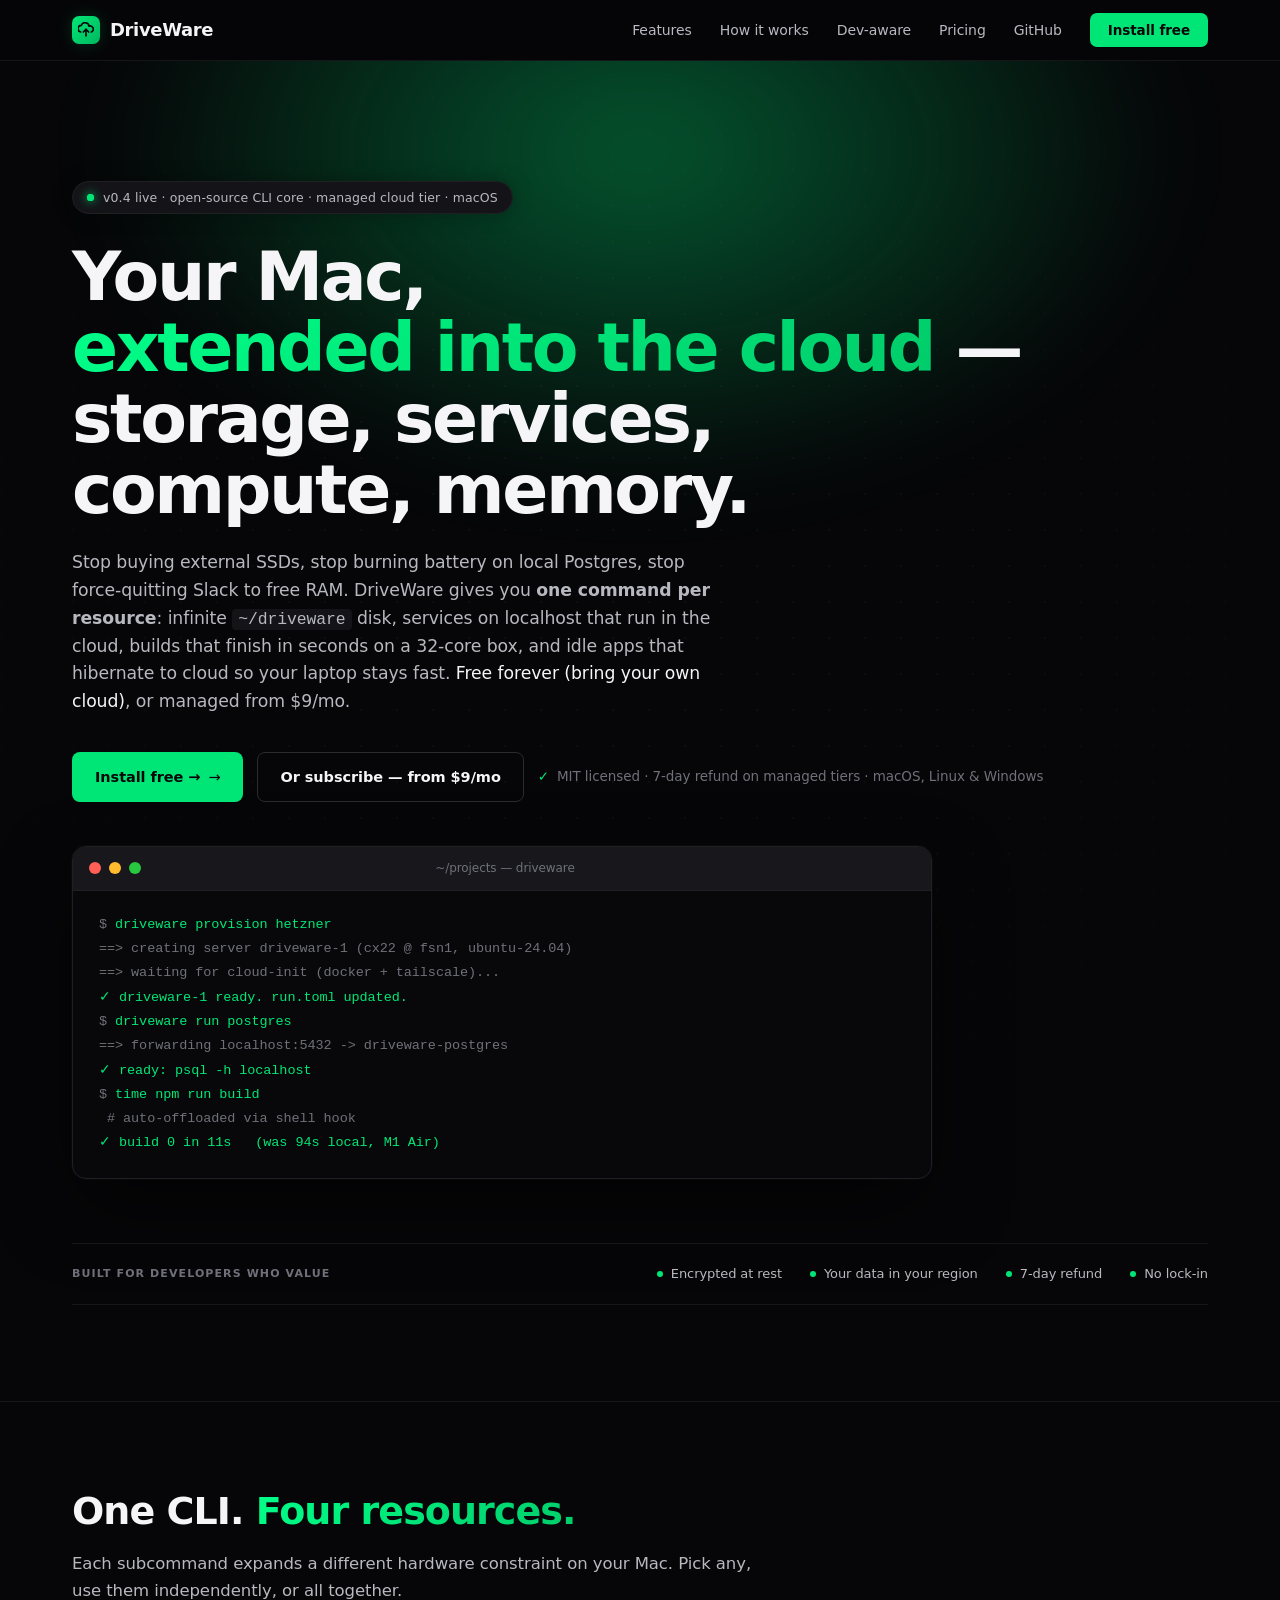
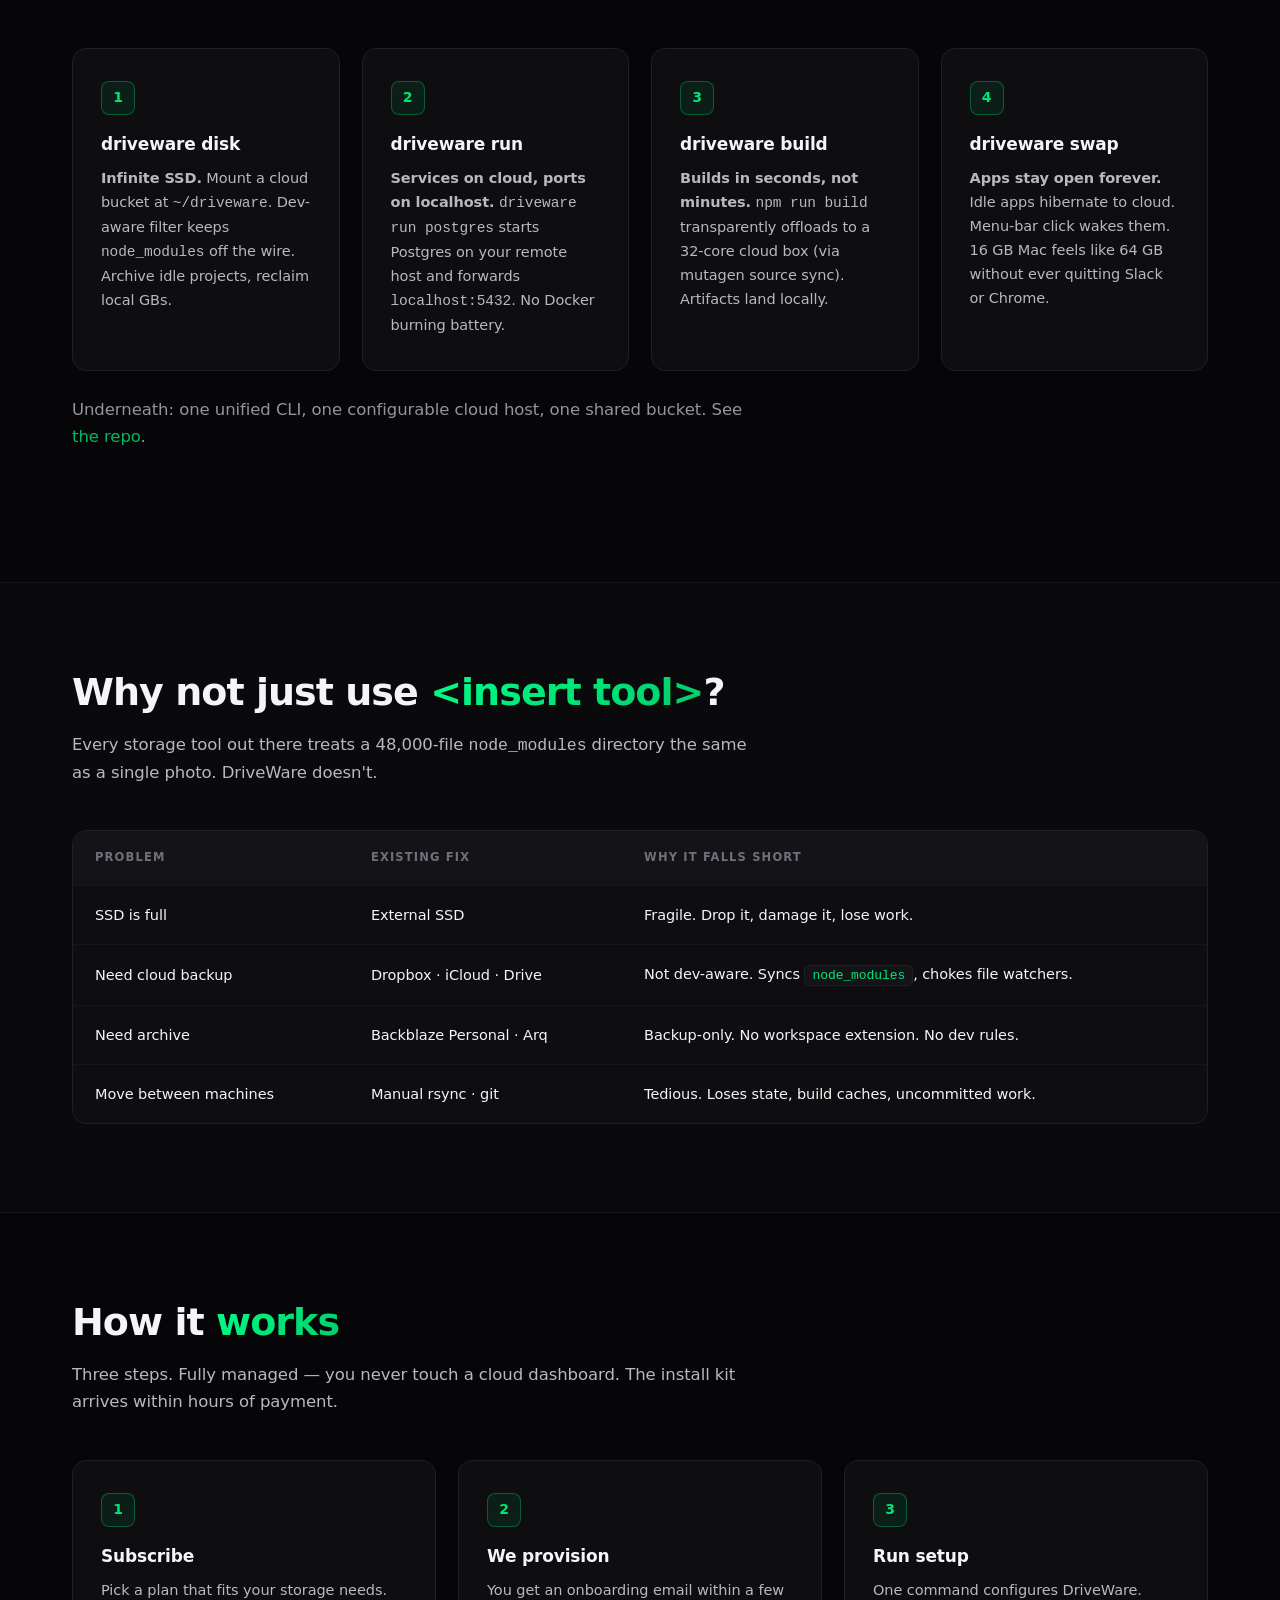
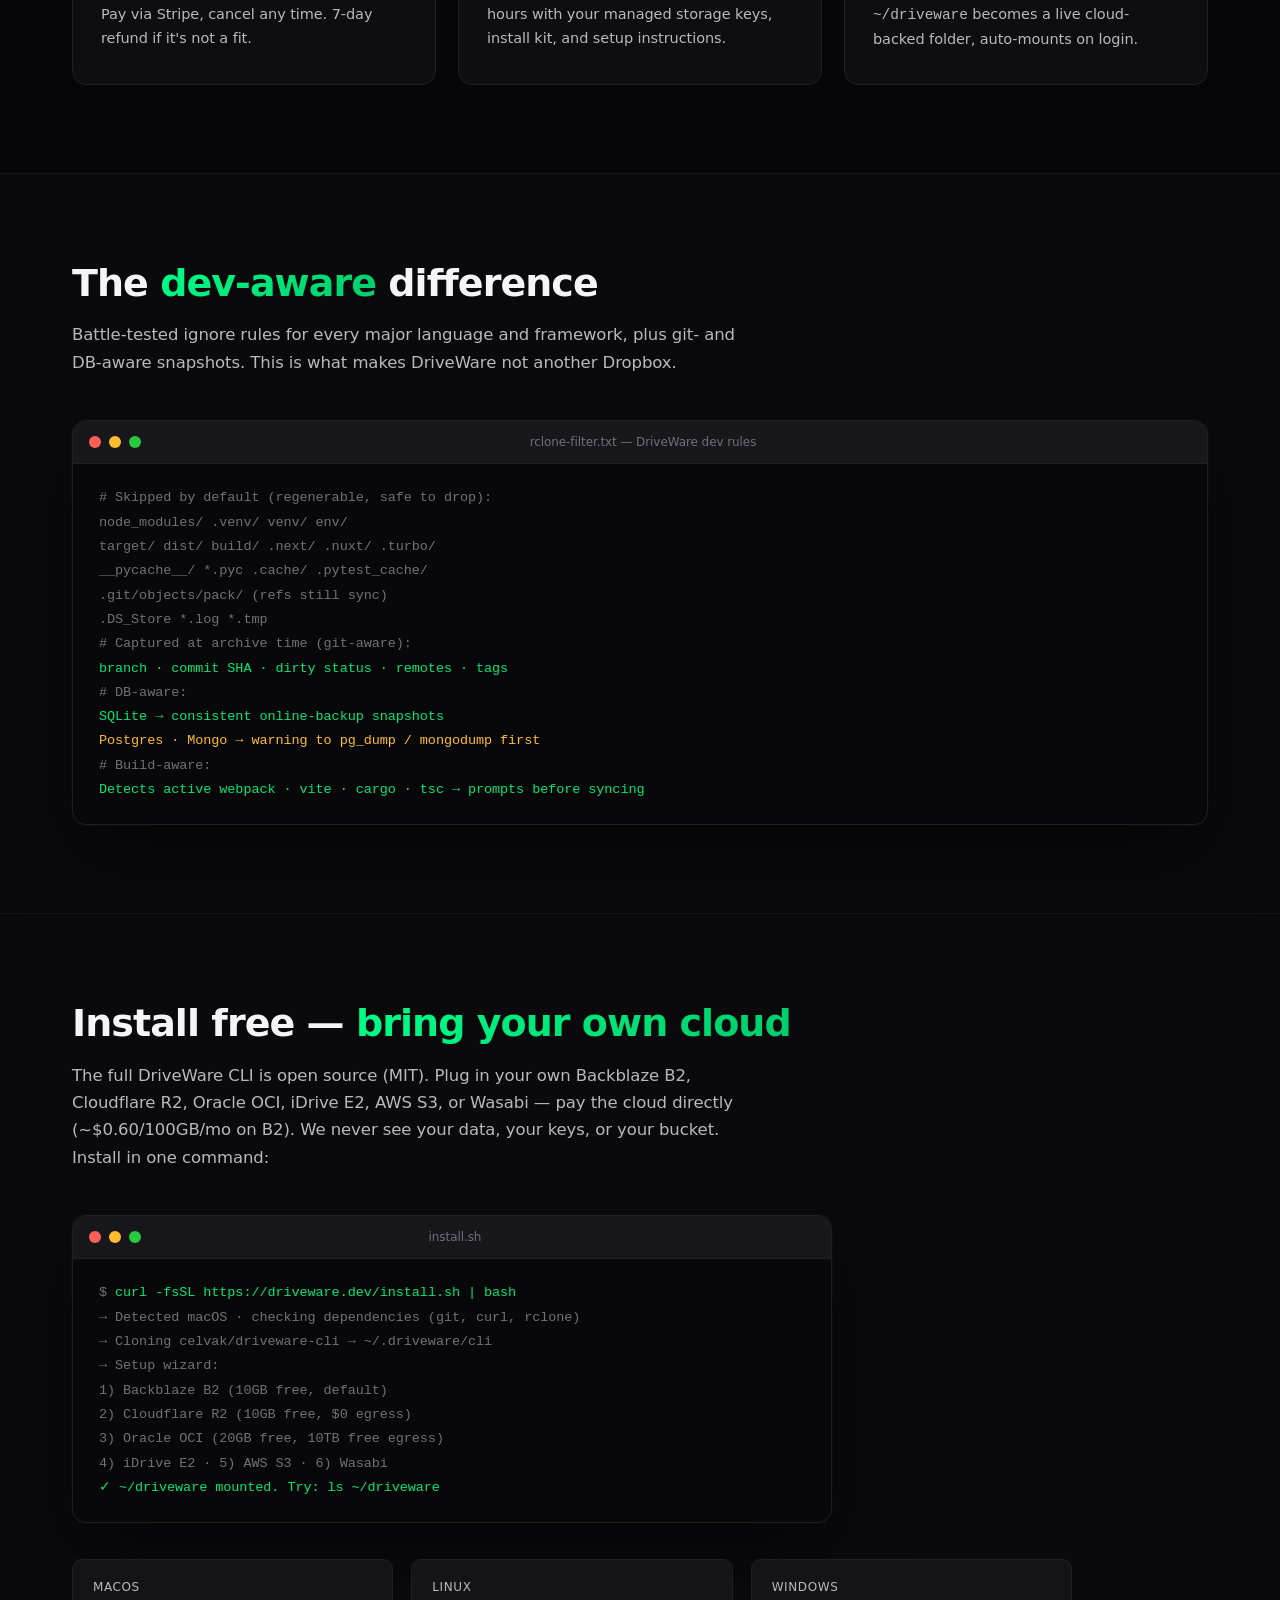
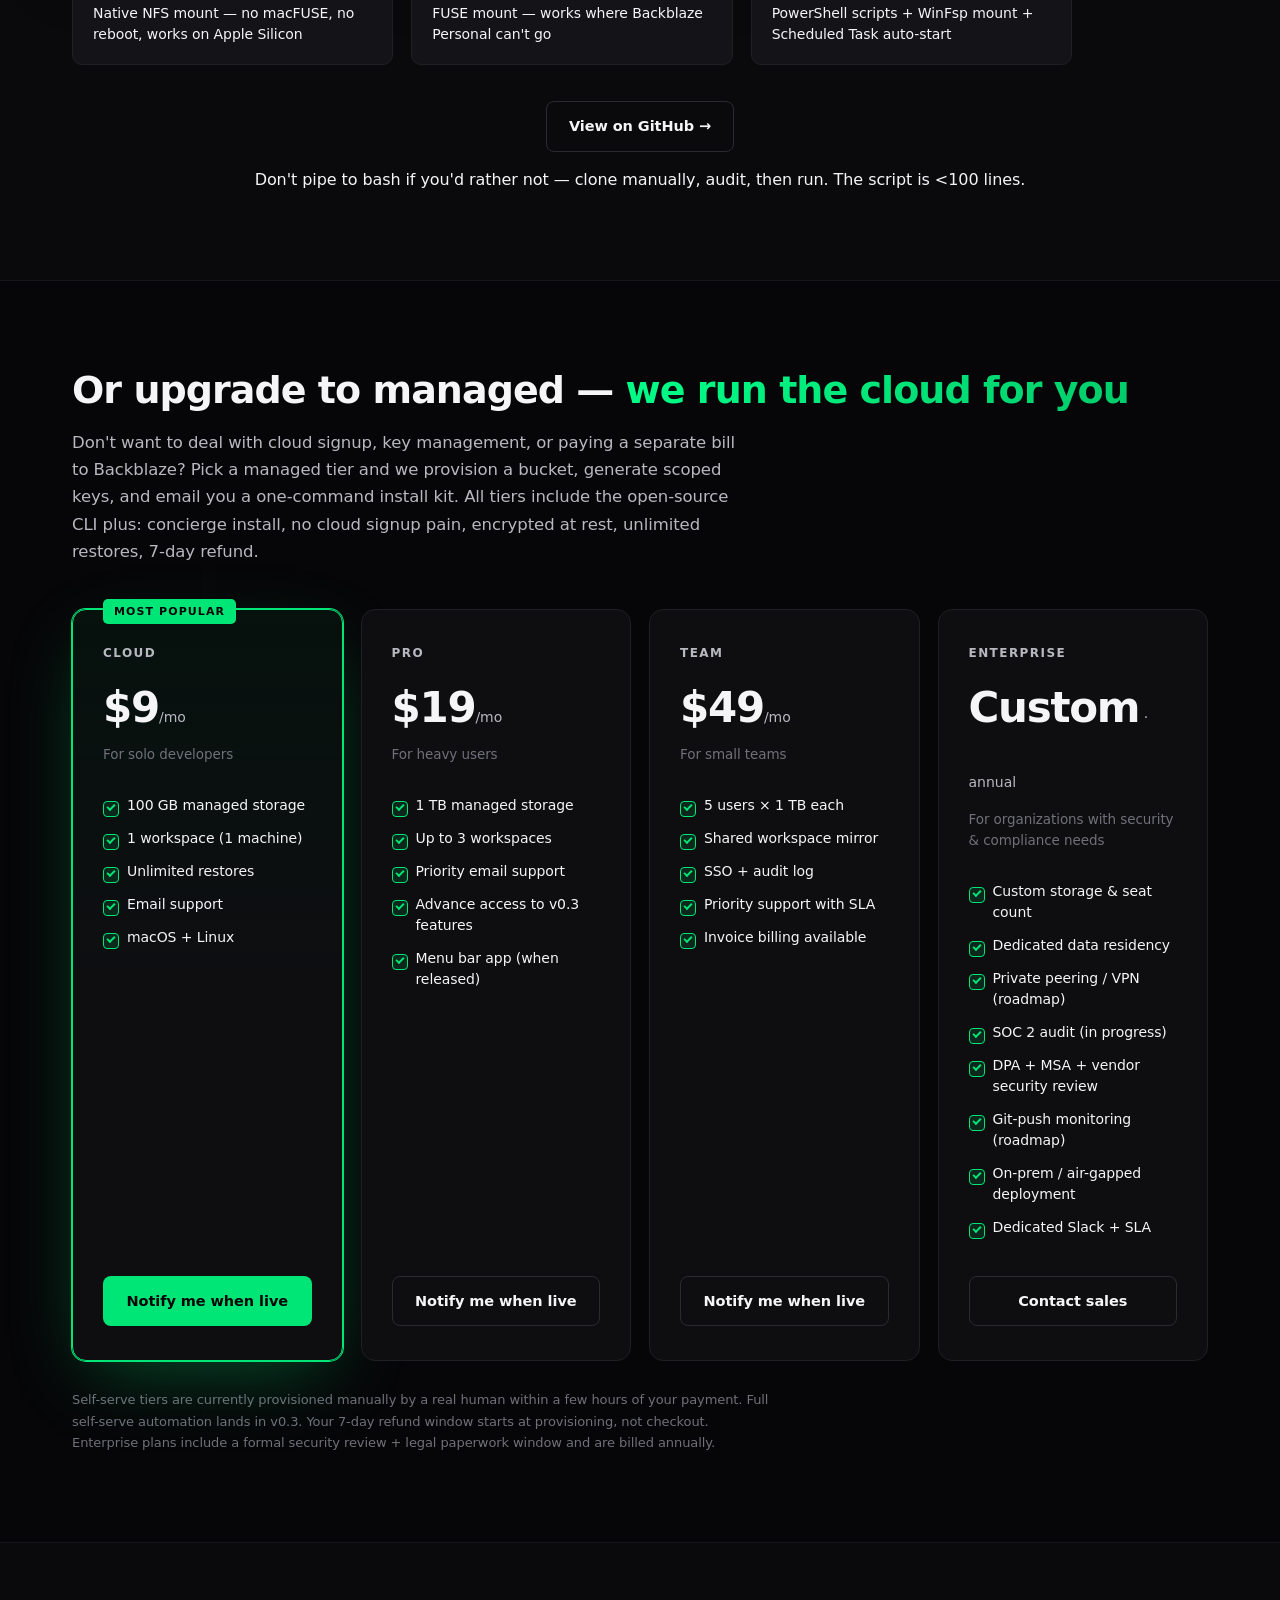
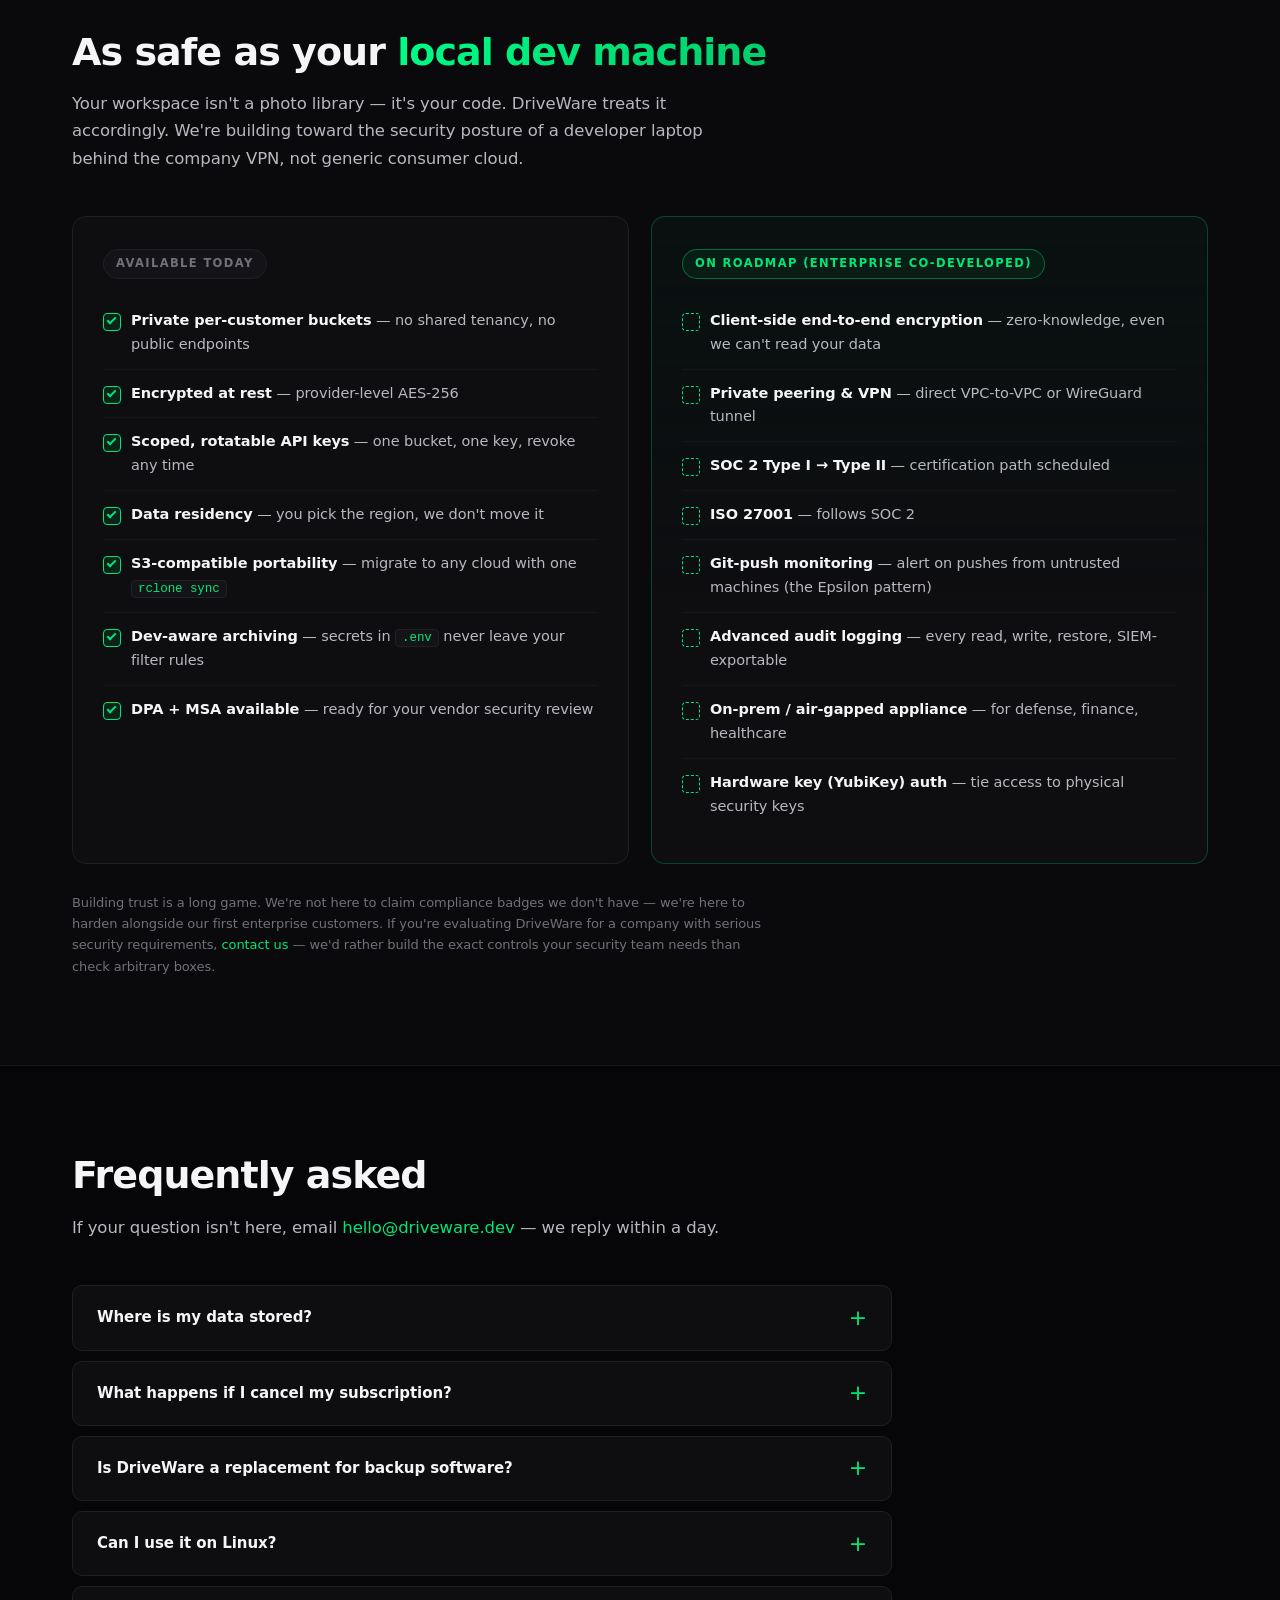
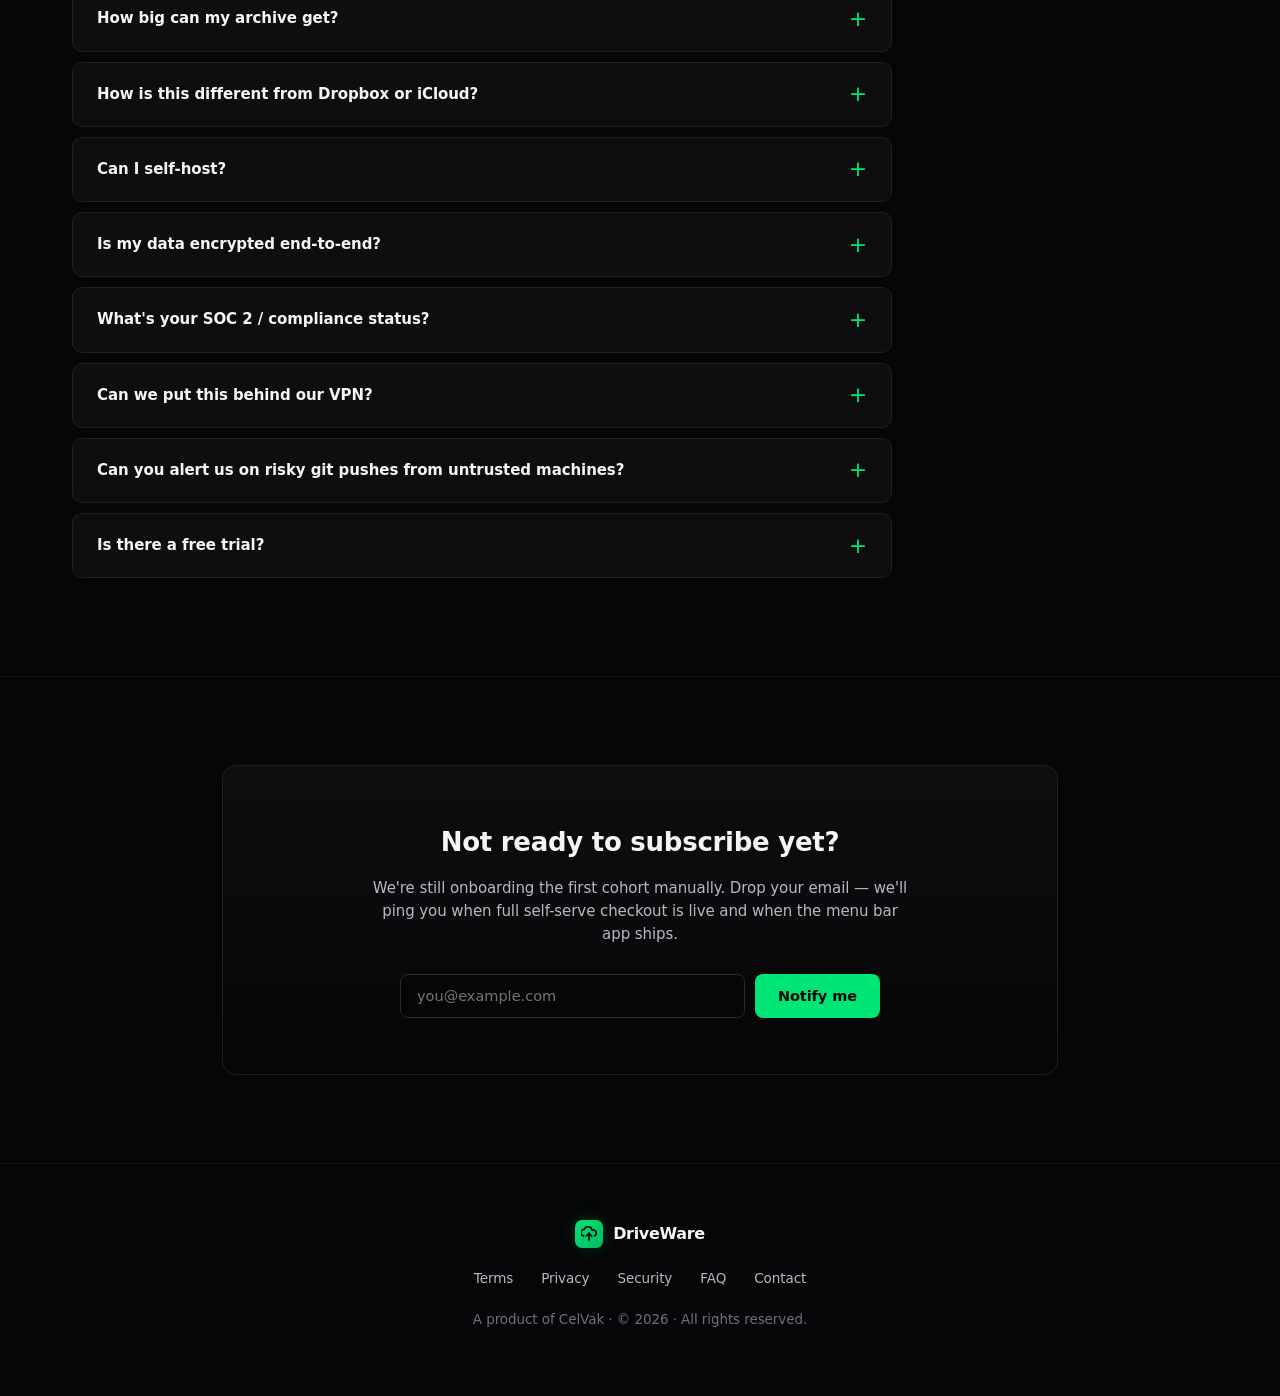
==== commit 59133e2d: "v0.4 pitch: unified CLI, four resources (disk / run / build / swap) - New hero headline frames Drive" ====
--- a/index.html
+++ b/index.html
@@ -27,9 +27,9 @@
         <span class="name">DriveWare</span>
       </a>
       <ul>
+        <li><a href="#surfaces">Features</a></li>
         <li><a href="#how">How it works</a></li>
         <li><a href="#filter">Dev-aware</a></li>
-        <li><a href="#security">Security</a></li>
         <li><a href="#pricing">Pricing</a></li>
         <li><a href="https://github.com/celvak/driveware-cli" target="_blank" rel="noopener">GitHub</a></li>
         <li><a href="#install" class="nav-cta">Install free</a></li>
@@ -39,9 +39,9 @@
 
   <section class="hero">
     <div class="container">
-      <span class="eyebrow"><span class="pulse"></span>v0.3 live · open source (MIT) · macOS + Linux + Windows</span>
-      <h1>Your dev workspace, <span class="accent">extended into the cloud</span> — without breaking your workflow.</h1>
-      <p class="tagline">Running out of disk space? Don't buy another external SSD you'll eventually lose or drop. DriveWare is dev-aware cloud storage that mounts as a local folder — skips <code style="background:var(--bg-elev);padding:1px 6px;border-radius:4px;font-size:0.95em;">node_modules</code>, captures git state, and restores entire workspaces on any machine with one command. <span style="color: var(--fg);">Free forever (bring your own cloud)</span>, or managed from $9/mo.</p>
+      <span class="eyebrow"><span class="pulse"></span>v0.4 live · open-source CLI core · managed cloud tier · macOS</span>
+      <h1>Your Mac, <span class="accent">extended into the cloud</span> — storage, services, compute, memory.</h1>
+      <p class="tagline">Stop buying external SSDs, stop burning battery on local Postgres, stop force-quitting Slack to free RAM. DriveWare gives you <b>one command per resource</b>: infinite <code style="background:var(--bg-elev);padding:1px 6px;border-radius:4px;font-size:0.95em;">~/driveware</code> disk, services on localhost that run in the cloud, builds that finish in seconds on a 32-core box, and idle apps that hibernate to cloud so your laptop stays fast. <span style="color: var(--fg);">Free forever (bring your own cloud)</span>, or managed from $9/mo.</p>
       <div class="cta">
         <a href="#install" class="btn btn-primary btn-arrow">Install free →</a>
         <a href="#pricing" class="btn btn-secondary">Or subscribe — from $9/mo</a>
@@ -55,15 +55,15 @@
           <span class="title">~/projects — driveware</span>
         </div>
         <div class="body">
-          <span><span class="prompt">$ </span><span class="cmd">driveware archive ~/projects/old-client-work</span></span>
-          <span class="out">→ scanning directory... 12,847 files, 8.4 GB raw</span>
-          <span class="out">→ applying dev-aware filter...</span>
-          <span class="out">  skipped: node_modules/ (6.1 GB, 48k files)</span>
-          <span class="out">  skipped: .next/ dist/ .cache/ (0.3 GB)</span>
-          <span class="out">→ capturing git metadata...</span>
-          <span class="out">  main @ a7b1260 (clean) · origin: github.com/you/old-client-work</span>
-          <span class="out">→ uploading 2.0 GB to managed cloud...</span>
-          <span class="out out-ok">✓ archived. local copy intact — verify, then rm -rf to reclaim space</span>
+          <span><span class="prompt">$ </span><span class="cmd">driveware provision hetzner</span></span>
+          <span class="out">==> creating server driveware-1 (cx22 @ fsn1, ubuntu-24.04)</span>
+          <span class="out">==> waiting for cloud-init (docker + tailscale)...</span>
+          <span class="out out-ok">✓ driveware-1 ready. run.toml updated.</span>
+          <span><span class="prompt">$ </span><span class="cmd">driveware run postgres</span></span>
+          <span class="out">==> forwarding localhost:5432 -&gt; driveware-postgres</span>
+          <span class="out out-ok">✓ ready: psql -h localhost</span>
+          <span><span class="prompt">$ </span><span class="cmd">time npm run build</span>   <span class="out">&nbsp;# auto-offloaded via shell hook</span></span>
+          <span class="out out-ok">✓ build 0 in 11s &nbsp;&nbsp;(was 94s local, M1 Air)</span>
         </div>
       </div>
       <div class="trust-bar">
@@ -75,6 +75,36 @@
           <span>No lock-in</span>
         </div>
       </div>
+    </div>
+  </section>
+
+  <section id="surfaces">
+    <div class="container reveal">
+      <h2>One CLI. <span class="accent">Four resources.</span></h2>
+      <p class="section-intro">Each subcommand expands a different hardware constraint on your Mac. Pick any, use them independently, or all together.</p>
+      <div class="grid-3" style="grid-template-columns: repeat(auto-fit, minmax(240px, 1fr));">
+        <div class="card">
+          <div class="num">1</div>
+          <h3>driveware disk</h3>
+          <p><b>Infinite SSD.</b> Mount a cloud bucket at <code>~/driveware</code>. Dev-aware filter keeps <code>node_modules</code> off the wire. Archive idle projects, reclaim local GBs.</p>
+        </div>
+        <div class="card">
+          <div class="num">2</div>
+          <h3>driveware run</h3>
+          <p><b>Services on cloud, ports on localhost.</b> <code>driveware run postgres</code> starts Postgres on your remote host and forwards <code>localhost:5432</code>. No Docker burning battery.</p>
+        </div>
+        <div class="card">
+          <div class="num">3</div>
+          <h3>driveware build</h3>
+          <p><b>Builds in seconds, not minutes.</b> <code>npm run build</code> transparently offloads to a 32-core cloud box (via mutagen source sync). Artifacts land locally.</p>
+        </div>
+        <div class="card">
+          <div class="num">4</div>
+          <h3>driveware swap</h3>
+          <p><b>Apps stay open forever.</b> Idle apps hibernate to cloud. Menu-bar click wakes them. 16 GB Mac feels like 64 GB without ever quitting Slack or Chrome.</p>
+        </div>
+      </div>
+      <p class="section-intro" style="margin-top:1.5em;opacity:0.8;">Underneath: one unified CLI, one configurable cloud host, one shared bucket. See <a href="https://github.com/celvak/driveware-cli" target="_blank" rel="noopener">the repo</a>.</p>
     </div>
   </section>
 
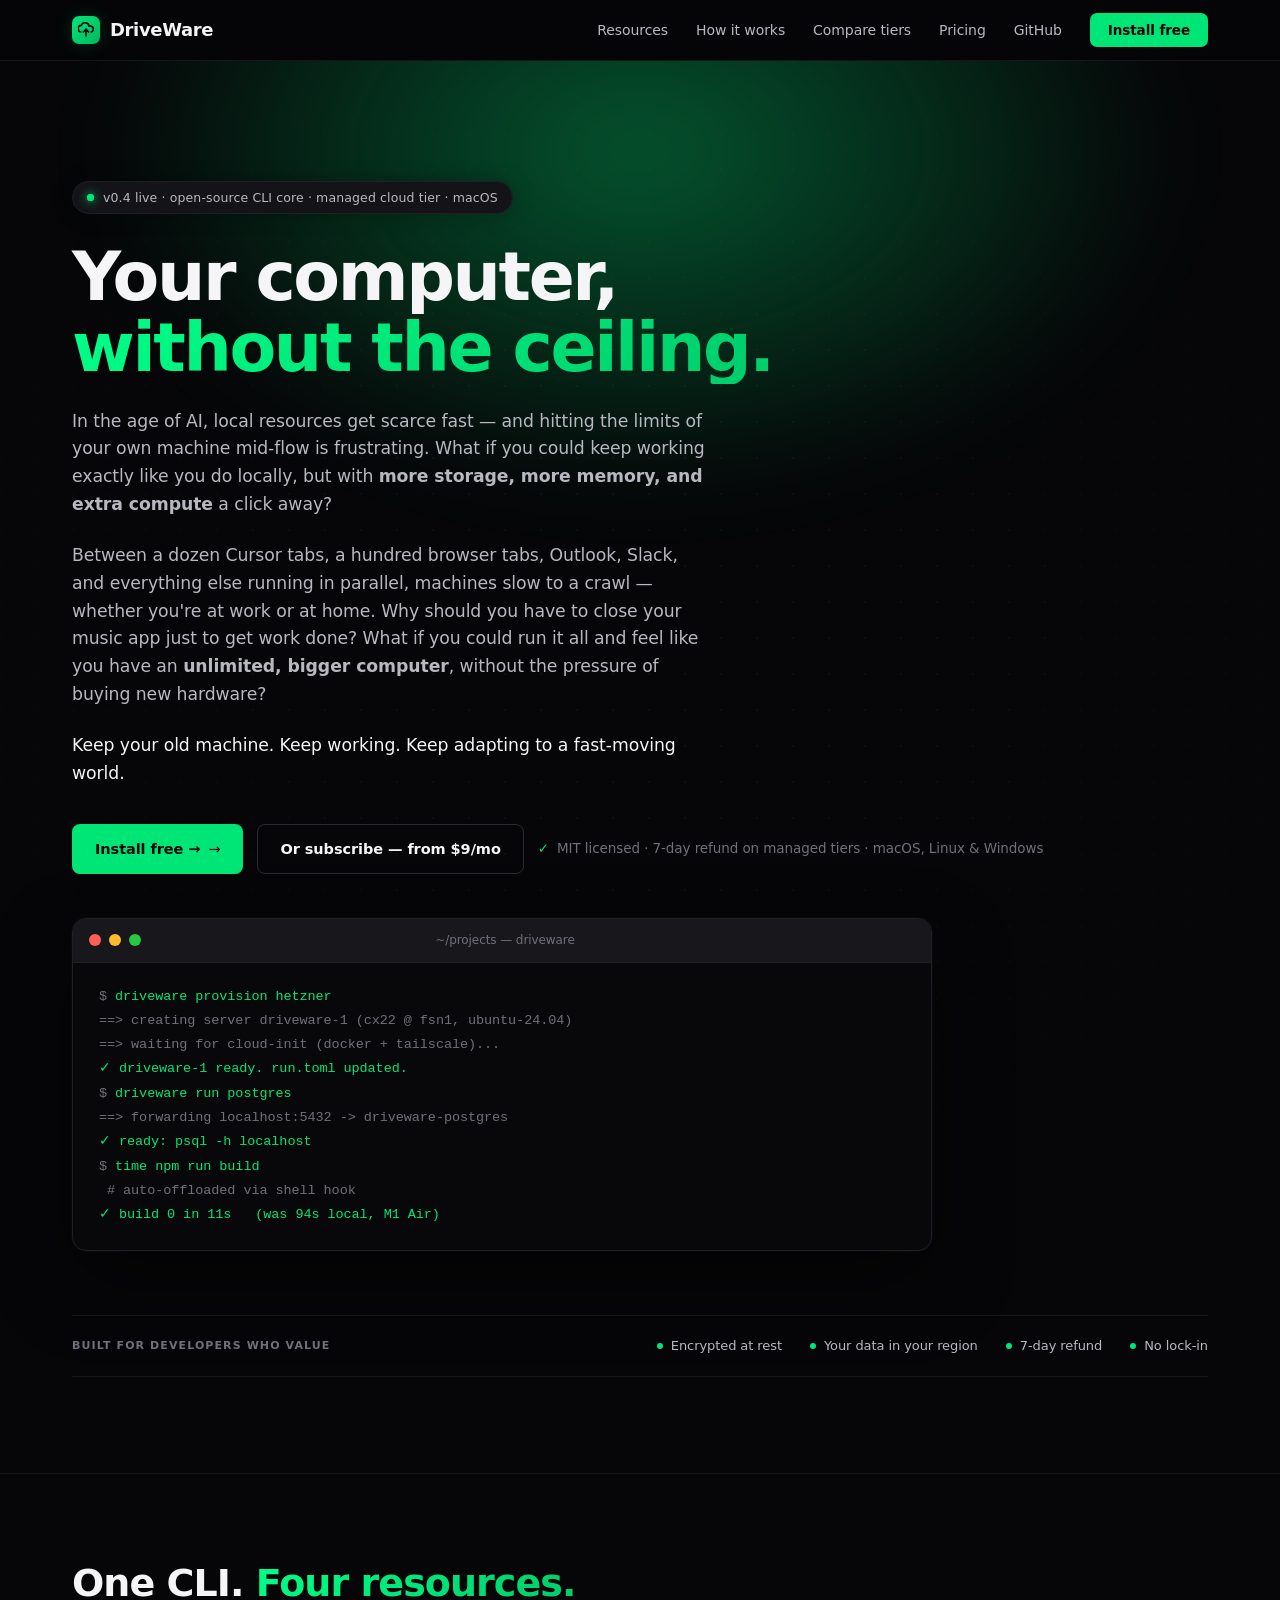
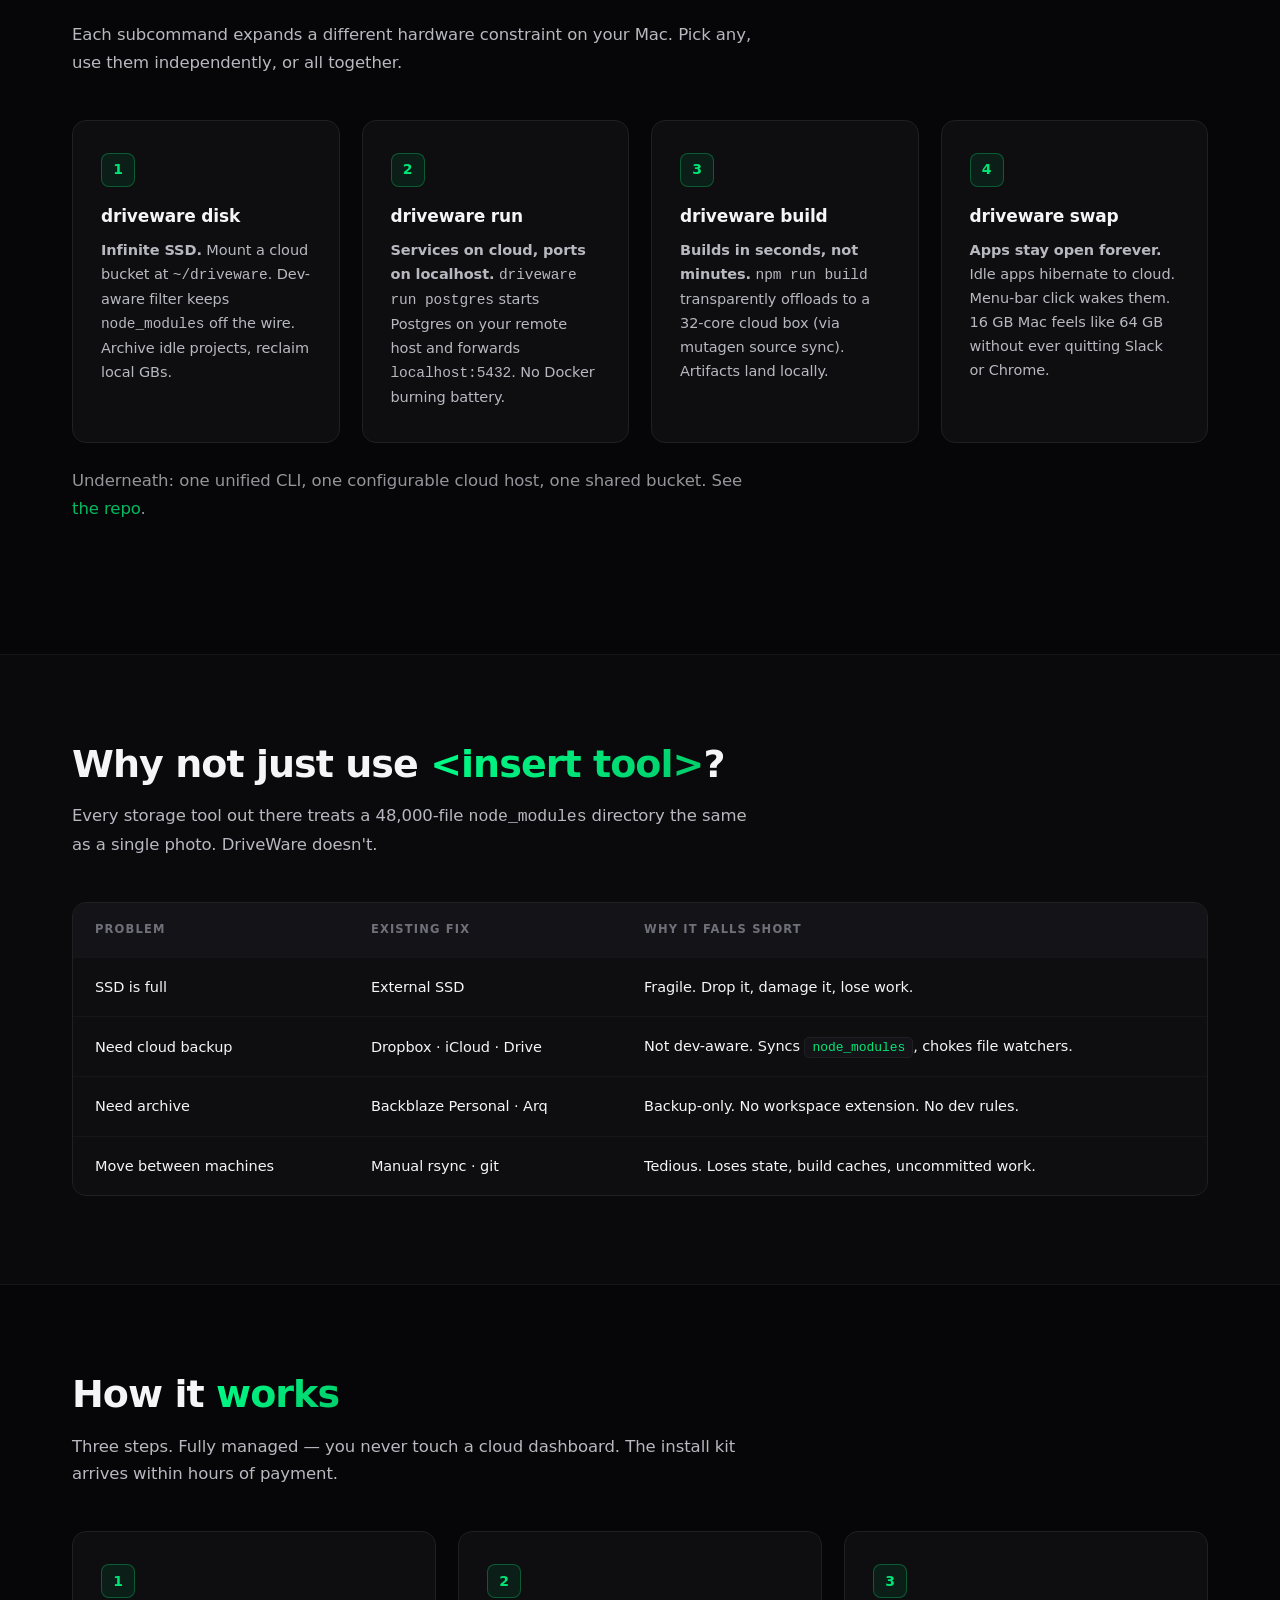
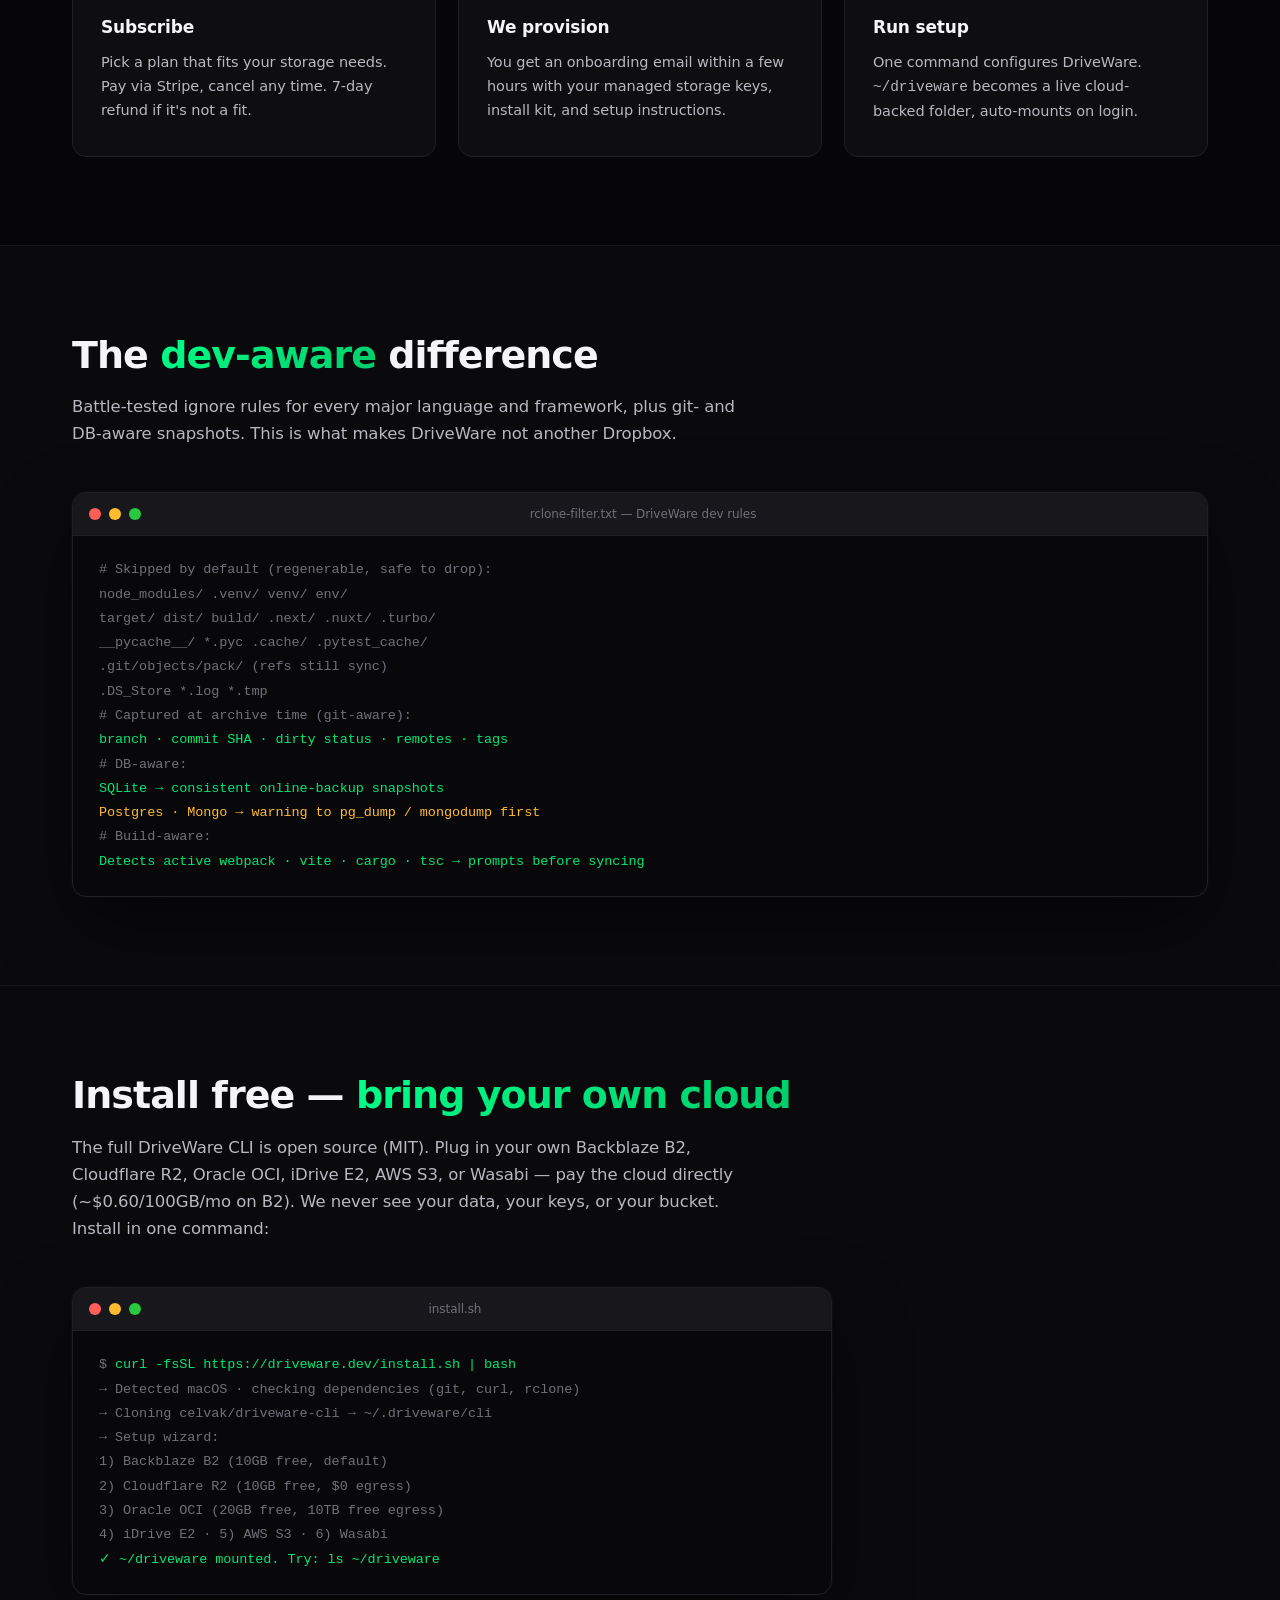
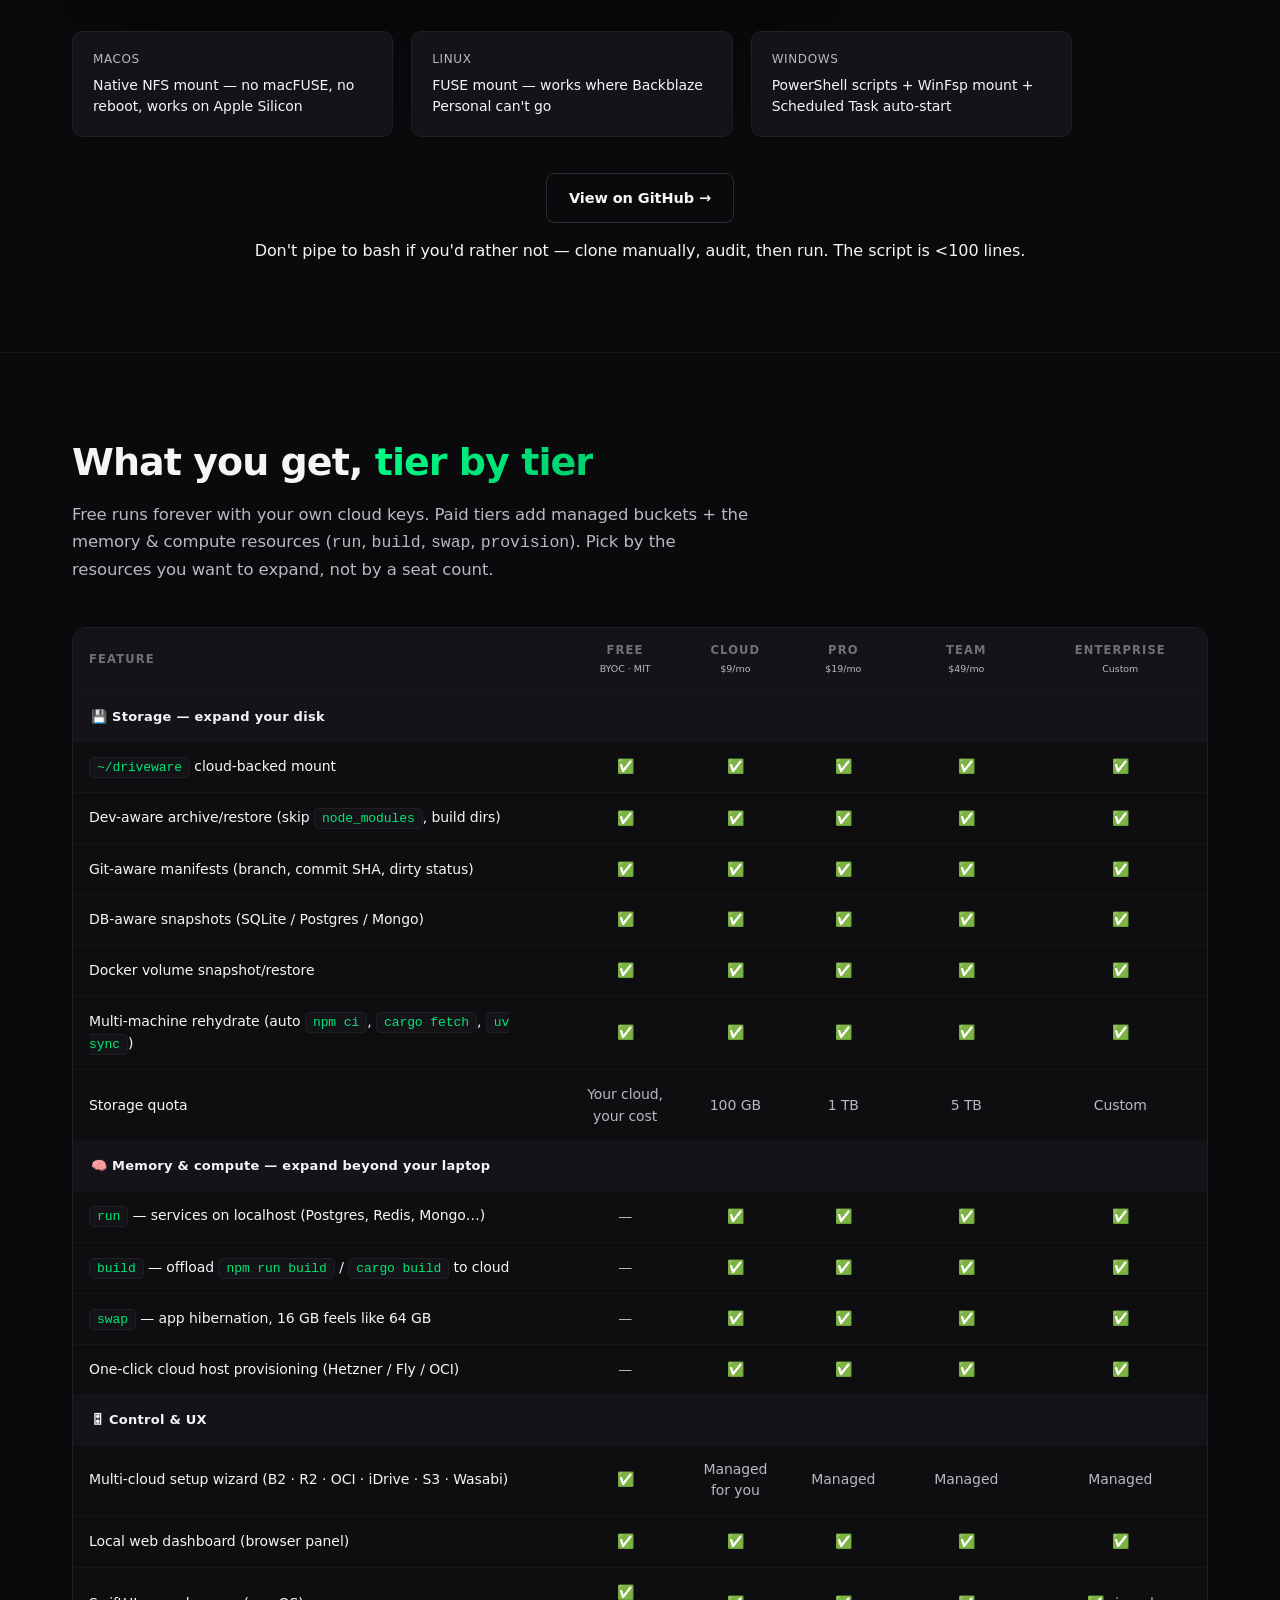
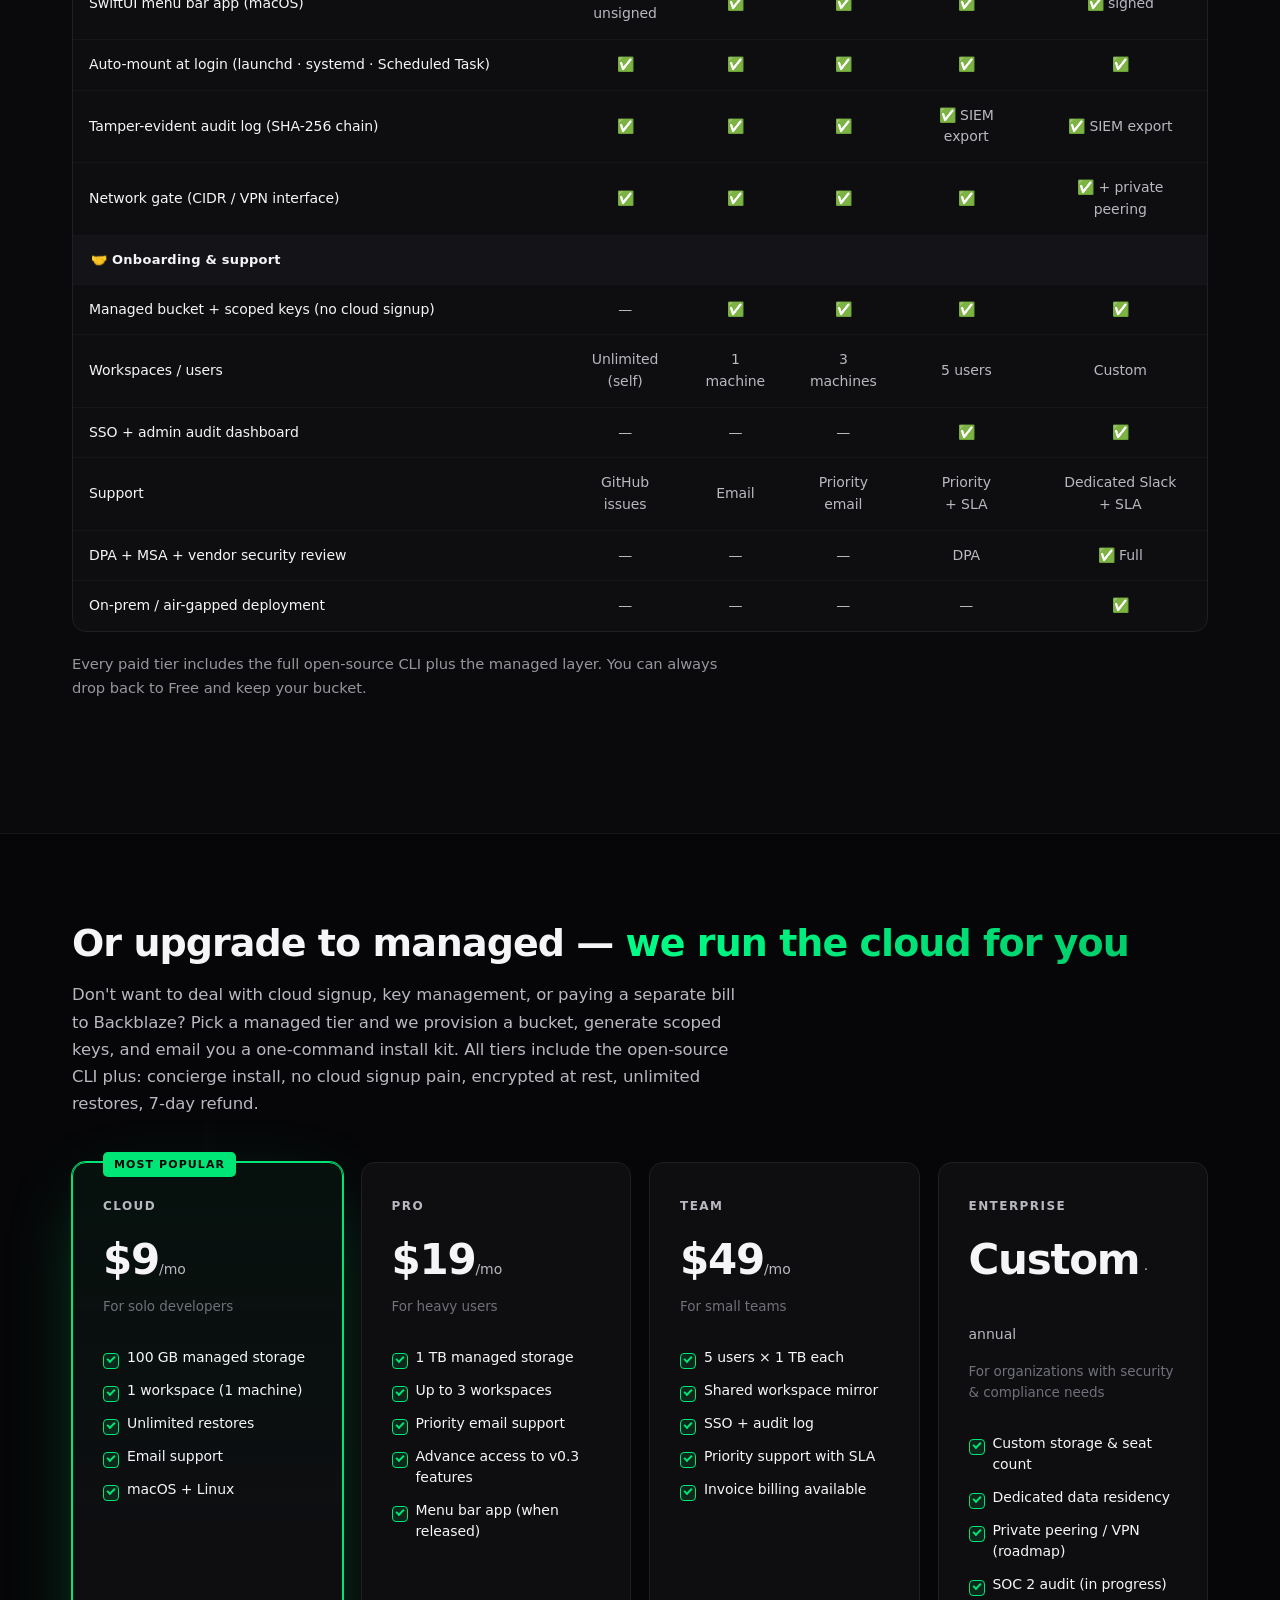
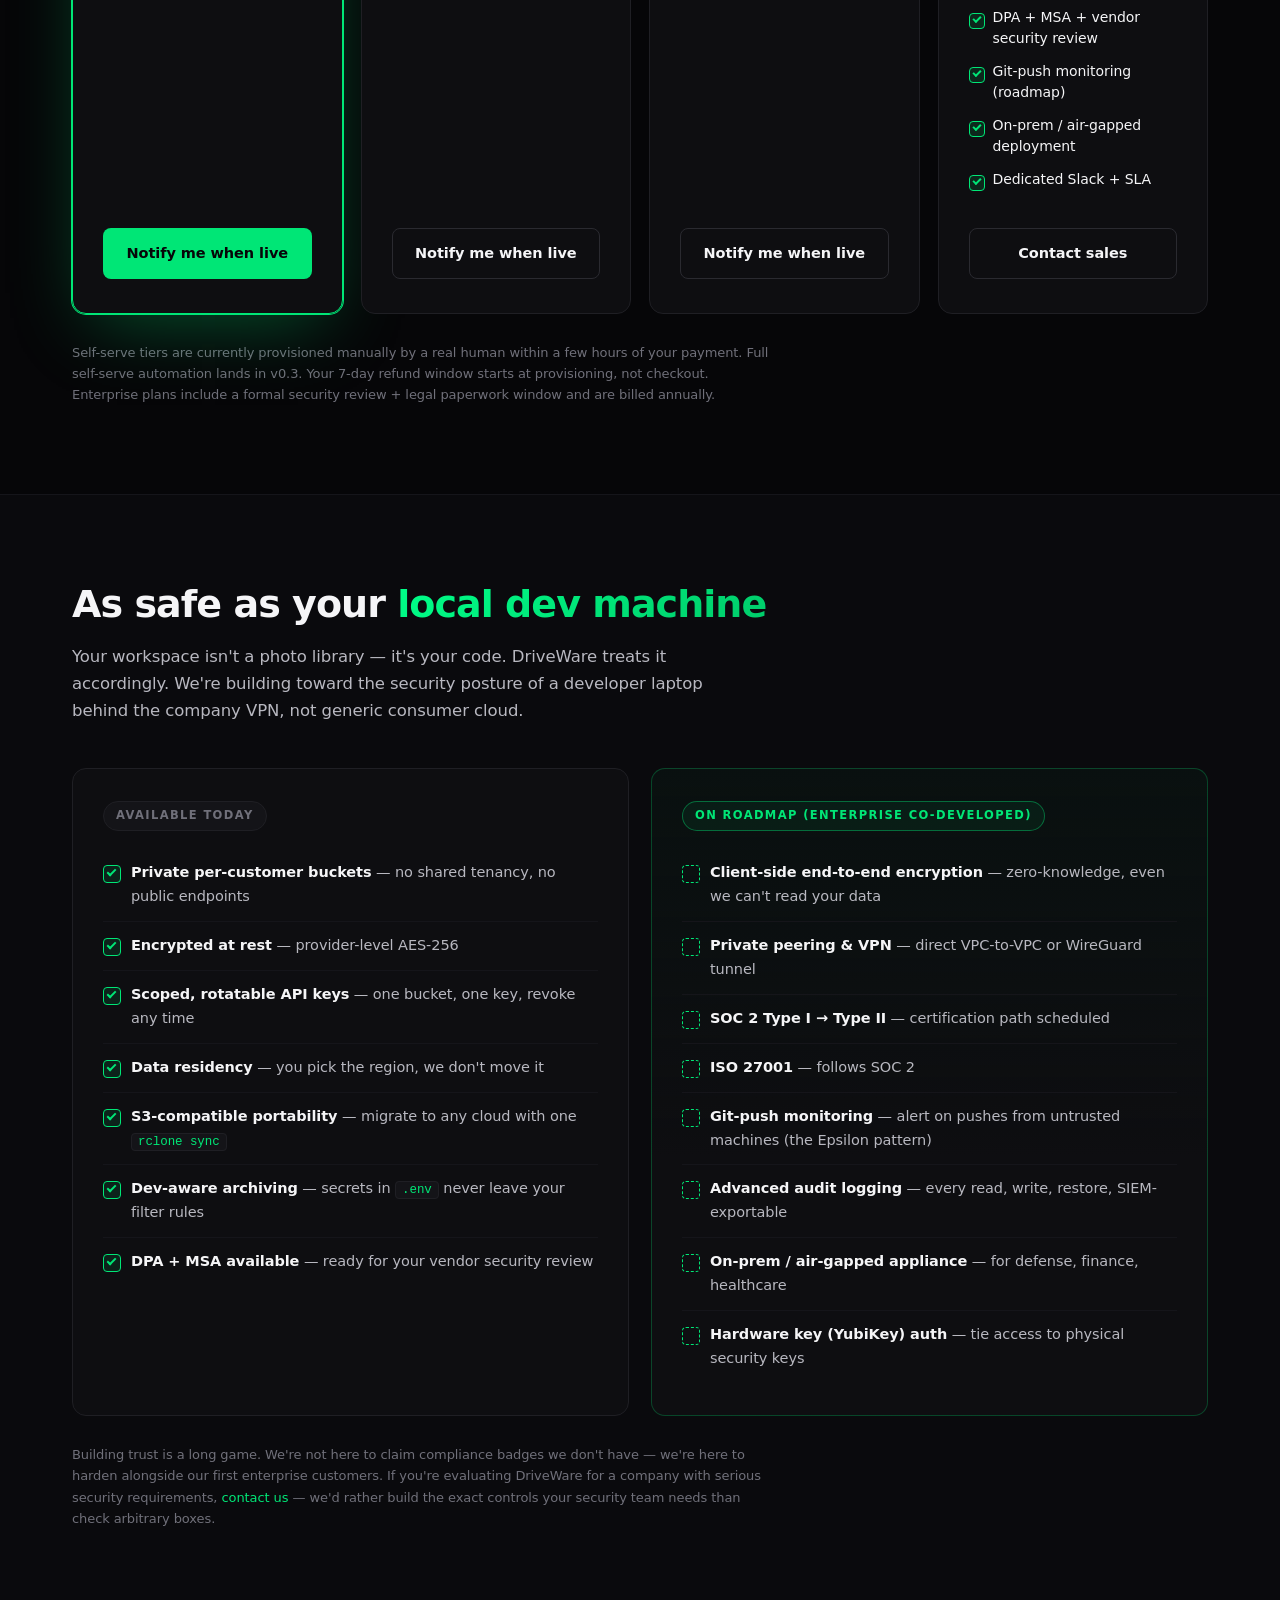
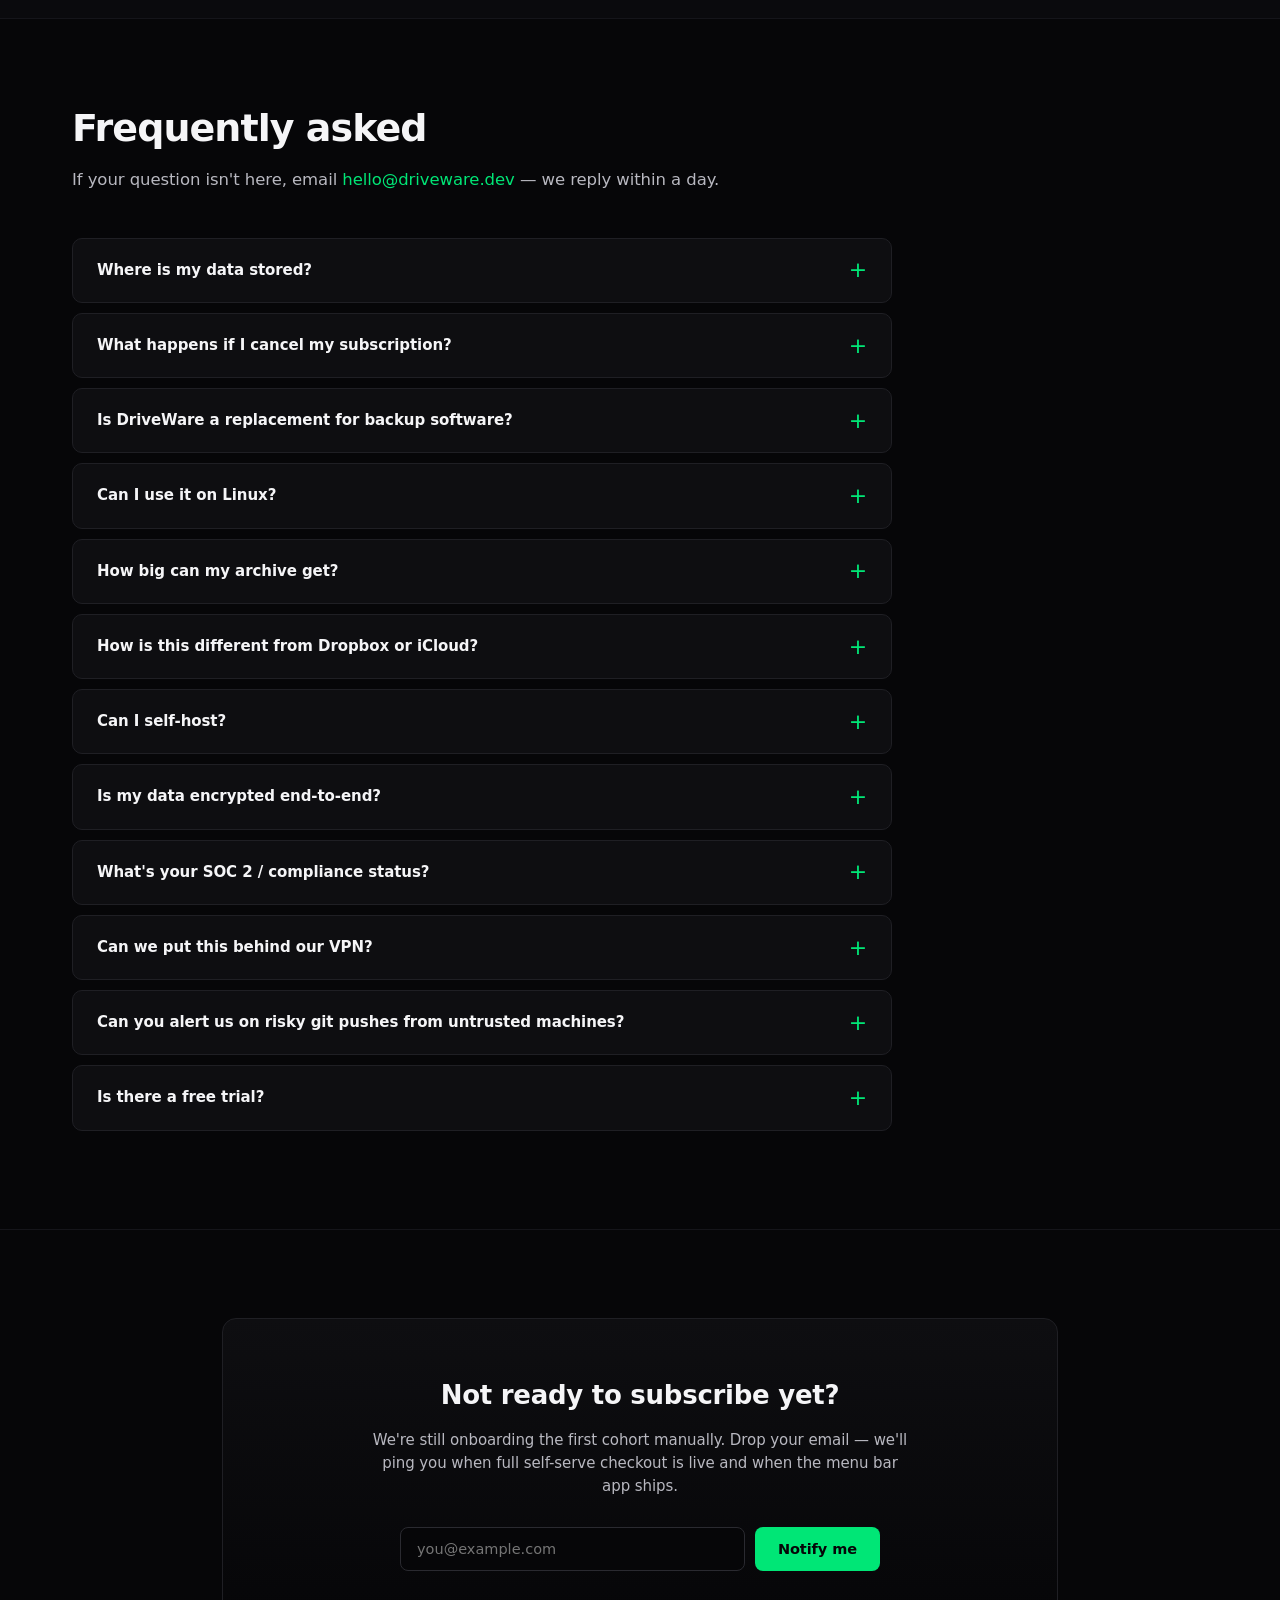
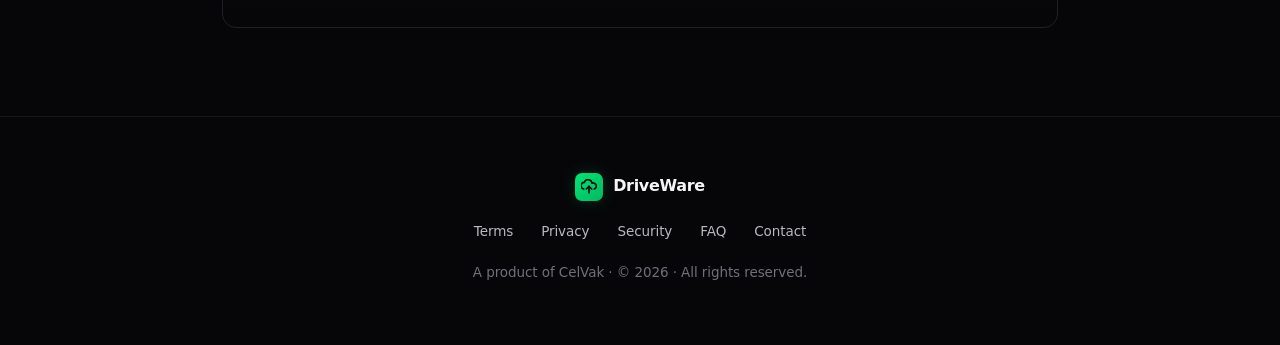
==== commit a3362bae: "Landing: new hero + tier feature matrix New motto: "Your computer, without the ceiling." Hero copy r" ====
--- a/index.html
+++ b/index.html
@@ -3,10 +3,10 @@
 <head>
   <meta charset="UTF-8">
   <meta name="viewport" content="width=device-width, initial-scale=1.0">
-  <title>DriveWare — Dev-aware cloud workspace extension · Open source · macOS · Linux · Windows</title>
-  <meta name="description" content="Mount cloud storage as a dev-aware local folder. Skips node_modules, captures git/DB state, restores workspaces on any machine. Free forever (BYOC, MIT). Managed from $9/mo.">
-  <meta property="og:title" content="DriveWare — Open-source cloud workspace extension for devs">
-  <meta property="og:description" content="Mount S3-compatible storage as a local folder. Skips node_modules. Git-aware snapshots. Multi-machine rehydrate. macOS + Linux + Windows. Free (BYOC) or managed from $9/mo.">
+  <title>DriveWare — Your computer, without the ceiling.</title>
+  <meta name="description" content="Keep your old laptop. Expand local dev resources on demand — more storage, more memory, extra compute — one command or one click. Free (BYOC) or managed from $9/mo.">
+  <meta property="og:title" content="DriveWare — Your computer, without the ceiling.">
+  <meta property="og:description" content="In the age of AI, local resources get scarce fast. Keep working like you're local — with more storage, memory, and compute a click away. Free (BYOC) or managed from $9/mo.">
   <meta property="og:type" content="website">
   <meta property="og:url" content="https://driveware.dev">
   <link rel="preconnect" href="https://rsms.me/">
@@ -27,9 +27,9 @@
         <span class="name">DriveWare</span>
       </a>
       <ul>
-        <li><a href="#surfaces">Features</a></li>
+        <li><a href="#surfaces">Resources</a></li>
         <li><a href="#how">How it works</a></li>
-        <li><a href="#filter">Dev-aware</a></li>
+        <li><a href="#features">Compare tiers</a></li>
         <li><a href="#pricing">Pricing</a></li>
         <li><a href="https://github.com/celvak/driveware-cli" target="_blank" rel="noopener">GitHub</a></li>
         <li><a href="#install" class="nav-cta">Install free</a></li>
@@ -40,8 +40,10 @@
   <section class="hero">
     <div class="container">
       <span class="eyebrow"><span class="pulse"></span>v0.4 live · open-source CLI core · managed cloud tier · macOS</span>
-      <h1>Your Mac, <span class="accent">extended into the cloud</span> — storage, services, compute, memory.</h1>
-      <p class="tagline">Stop buying external SSDs, stop burning battery on local Postgres, stop force-quitting Slack to free RAM. DriveWare gives you <b>one command per resource</b>: infinite <code style="background:var(--bg-elev);padding:1px 6px;border-radius:4px;font-size:0.95em;">~/driveware</code> disk, services on localhost that run in the cloud, builds that finish in seconds on a 32-core box, and idle apps that hibernate to cloud so your laptop stays fast. <span style="color: var(--fg);">Free forever (bring your own cloud)</span>, or managed from $9/mo.</p>
+      <h1>Your computer, <span class="accent">without the ceiling.</span></h1>
+      <p class="tagline">In the age of AI, local resources get scarce fast — and hitting the limits of your own machine mid-flow is frustrating. What if you could keep working exactly like you do locally, but with <b>more storage, more memory, and extra compute</b> a click away?</p>
+      <p class="tagline">Between a dozen Cursor tabs, a hundred browser tabs, Outlook, Slack, and everything else running in parallel, machines slow to a crawl — whether you're at work or at home. Why should you have to close your music app just to get work done? What if you could run it all and feel like you have an <b>unlimited, bigger computer</b>, without the pressure of buying new hardware?</p>
+      <p class="tagline" style="color:var(--fg); font-weight:500;">Keep your old machine. Keep working. Keep adapting to a fast-moving world.</p>
       <div class="cta">
         <a href="#install" class="btn btn-primary btn-arrow">Install free →</a>
         <a href="#pricing" class="btn btn-secondary">Or subscribe — from $9/mo</a>
@@ -229,6 +231,61 @@
         <a href="https://github.com/celvak/driveware-cli" target="_blank" rel="noopener" class="btn btn-secondary">View on GitHub →</a>
         <span class="note" style="display: block; margin-top: 16px;">Don't pipe to bash if you'd rather not — clone manually, audit, then run. The script is &lt;100 lines.</span>
       </div>
+    </div>
+  </section>
+
+  <section id="features" class="section-stripe">
+    <div class="container reveal">
+      <h2>What you get, <span class="accent">tier by tier</span></h2>
+      <p class="section-intro">Free runs forever with your own cloud keys. Paid tiers add managed buckets + the memory &amp; compute resources (<code>run</code>, <code>build</code>, <code>swap</code>, <code>provision</code>). Pick by the resources you want to expand, not by a seat count.</p>
+
+      <div class="table-wrap">
+        <table class="feature-matrix">
+          <thead>
+            <tr>
+              <th style="min-width:260px;">Feature</th>
+              <th>Free<br><span style="font-weight:400;color:var(--fg-mid);font-size:0.82em;text-transform:none;letter-spacing:0;">BYOC · MIT</span></th>
+              <th>Cloud<br><span style="font-weight:400;color:var(--fg-mid);font-size:0.82em;text-transform:none;letter-spacing:0;">$9/mo</span></th>
+              <th>Pro<br><span style="font-weight:400;color:var(--fg-mid);font-size:0.82em;text-transform:none;letter-spacing:0;">$19/mo</span></th>
+              <th>Team<br><span style="font-weight:400;color:var(--fg-mid);font-size:0.82em;text-transform:none;letter-spacing:0;">$49/mo</span></th>
+              <th>Enterprise<br><span style="font-weight:400;color:var(--fg-mid);font-size:0.82em;text-transform:none;letter-spacing:0;">Custom</span></th>
+            </tr>
+          </thead>
+          <tbody>
+            <tr><td colspan="6" style="background:var(--bg-elev); font-weight:600; color:var(--fg);">💾 Storage — expand your disk</td></tr>
+            <tr><td><code>~/driveware</code> cloud-backed mount</td><td>✅</td><td>✅</td><td>✅</td><td>✅</td><td>✅</td></tr>
+            <tr><td>Dev-aware archive/restore (skip <code>node_modules</code>, build dirs)</td><td>✅</td><td>✅</td><td>✅</td><td>✅</td><td>✅</td></tr>
+            <tr><td>Git-aware manifests (branch, commit SHA, dirty status)</td><td>✅</td><td>✅</td><td>✅</td><td>✅</td><td>✅</td></tr>
+            <tr><td>DB-aware snapshots (SQLite / Postgres / Mongo)</td><td>✅</td><td>✅</td><td>✅</td><td>✅</td><td>✅</td></tr>
+            <tr><td>Docker volume snapshot/restore</td><td>✅</td><td>✅</td><td>✅</td><td>✅</td><td>✅</td></tr>
+            <tr><td>Multi-machine rehydrate (auto <code>npm ci</code>, <code>cargo fetch</code>, <code>uv sync</code>)</td><td>✅</td><td>✅</td><td>✅</td><td>✅</td><td>✅</td></tr>
+            <tr><td>Storage quota</td><td>Your cloud,<br>your cost</td><td>100 GB</td><td>1 TB</td><td>5 TB</td><td>Custom</td></tr>
+
+            <tr><td colspan="6" style="background:var(--bg-elev); font-weight:600; color:var(--fg);">🧠 Memory &amp; compute — expand beyond your laptop</td></tr>
+            <tr><td><code>run</code> — services on localhost (Postgres, Redis, Mongo…)</td><td>—</td><td>✅</td><td>✅</td><td>✅</td><td>✅</td></tr>
+            <tr><td><code>build</code> — offload <code>npm run build</code> / <code>cargo build</code> to cloud</td><td>—</td><td>✅</td><td>✅</td><td>✅</td><td>✅</td></tr>
+            <tr><td><code>swap</code> — app hibernation, 16 GB feels like 64 GB</td><td>—</td><td>✅</td><td>✅</td><td>✅</td><td>✅</td></tr>
+            <tr><td>One-click cloud host provisioning (Hetzner / Fly / OCI)</td><td>—</td><td>✅</td><td>✅</td><td>✅</td><td>✅</td></tr>
+
+            <tr><td colspan="6" style="background:var(--bg-elev); font-weight:600; color:var(--fg);">🎛 Control &amp; UX</td></tr>
+            <tr><td>Multi-cloud setup wizard (B2 · R2 · OCI · iDrive · S3 · Wasabi)</td><td>✅</td><td>Managed<br>for you</td><td>Managed</td><td>Managed</td><td>Managed</td></tr>
+            <tr><td>Local web dashboard (browser panel)</td><td>✅</td><td>✅</td><td>✅</td><td>✅</td><td>✅</td></tr>
+            <tr><td>SwiftUI menu bar app (macOS)</td><td>✅ unsigned</td><td>✅</td><td>✅</td><td>✅</td><td>✅ signed</td></tr>
+            <tr><td>Auto-mount at login (launchd · systemd · Scheduled Task)</td><td>✅</td><td>✅</td><td>✅</td><td>✅</td><td>✅</td></tr>
+            <tr><td>Tamper-evident audit log (SHA-256 chain)</td><td>✅</td><td>✅</td><td>✅</td><td>✅ SIEM export</td><td>✅ SIEM export</td></tr>
+            <tr><td>Network gate (CIDR / VPN interface)</td><td>✅</td><td>✅</td><td>✅</td><td>✅</td><td>✅ + private peering</td></tr>
+
+            <tr><td colspan="6" style="background:var(--bg-elev); font-weight:600; color:var(--fg);">🤝 Onboarding &amp; support</td></tr>
+            <tr><td>Managed bucket + scoped keys (no cloud signup)</td><td>—</td><td>✅</td><td>✅</td><td>✅</td><td>✅</td></tr>
+            <tr><td>Workspaces / users</td><td>Unlimited<br>(self)</td><td>1 machine</td><td>3 machines</td><td>5 users</td><td>Custom</td></tr>
+            <tr><td>SSO + admin audit dashboard</td><td>—</td><td>—</td><td>—</td><td>✅</td><td>✅</td></tr>
+            <tr><td>Support</td><td>GitHub<br>issues</td><td>Email</td><td>Priority<br>email</td><td>Priority<br>+ SLA</td><td>Dedicated Slack<br>+ SLA</td></tr>
+            <tr><td>DPA + MSA + vendor security review</td><td>—</td><td>—</td><td>—</td><td>DPA</td><td>✅ Full</td></tr>
+            <tr><td>On-prem / air-gapped deployment</td><td>—</td><td>—</td><td>—</td><td>—</td><td>✅</td></tr>
+          </tbody>
+        </table>
+      </div>
+      <p class="section-intro" style="margin-top:20px; opacity:0.8; font-size:0.92em;">Every paid tier includes the full open-source CLI plus the managed layer. You can always drop back to Free and keep your bucket.</p>
     </div>
   </section>
 
--- a/styles.css
+++ b/styles.css
@@ -438,6 +438,16 @@
   font-weight: 500;
 }
 
+/* Feature matrix — wide table, scrolls on mobile. Compact cells, center-aligned tier columns. */
+.table-wrap:has(.feature-matrix) { overflow-x: auto; overflow-y: hidden; }
+.feature-matrix { min-width: 860px; font-size: 14px; }
+.feature-matrix th, .feature-matrix td { padding: 14px 16px; }
+.feature-matrix thead th { text-align: center; }
+.feature-matrix thead th:first-child { text-align: left; }
+.feature-matrix tbody td { text-align: center; color: var(--fg-mid); }
+.feature-matrix tbody td:first-child { text-align: left; color: var(--fg); }
+.feature-matrix tbody tr td[colspan] { text-align: left; padding: 14px 18px; font-size: 13px; letter-spacing: 0.02em; }
+
 /* ---------- HOW-IT-WORKS GRID ---------- */
 
 .grid-3 {
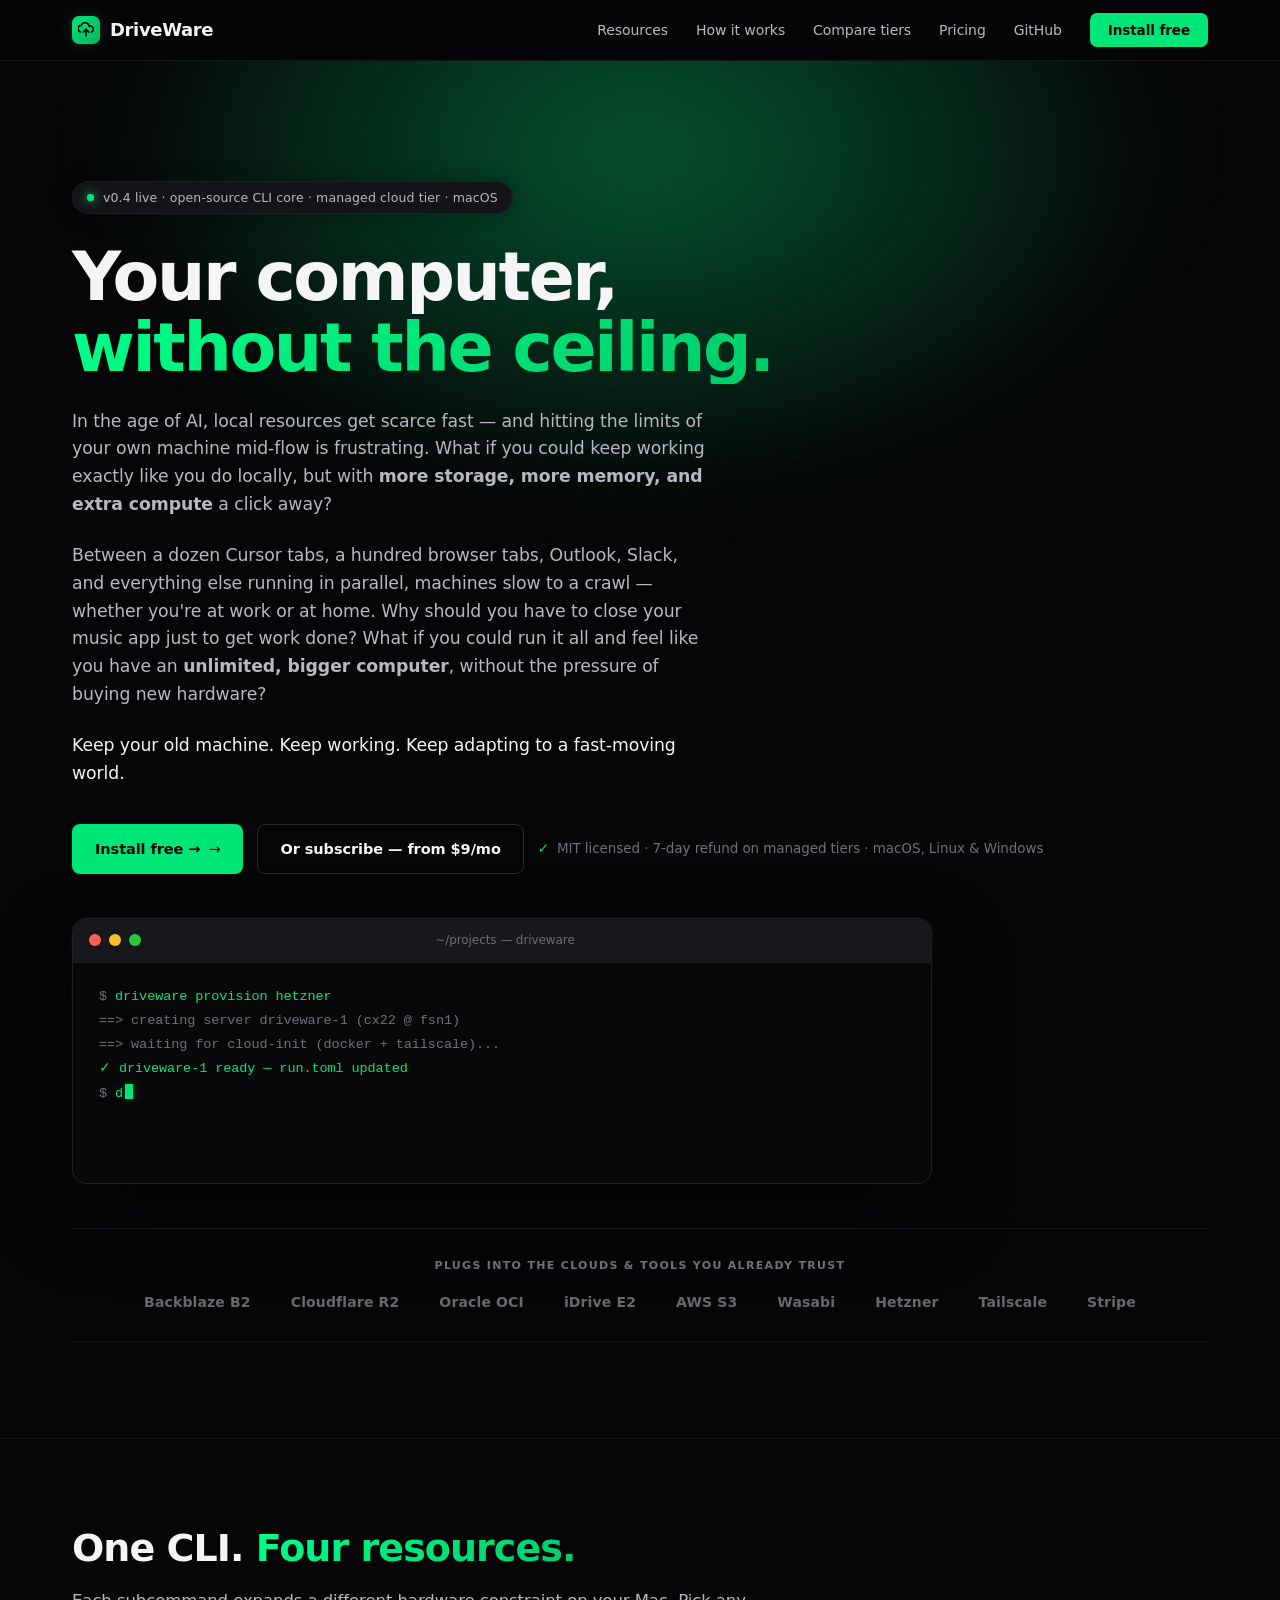
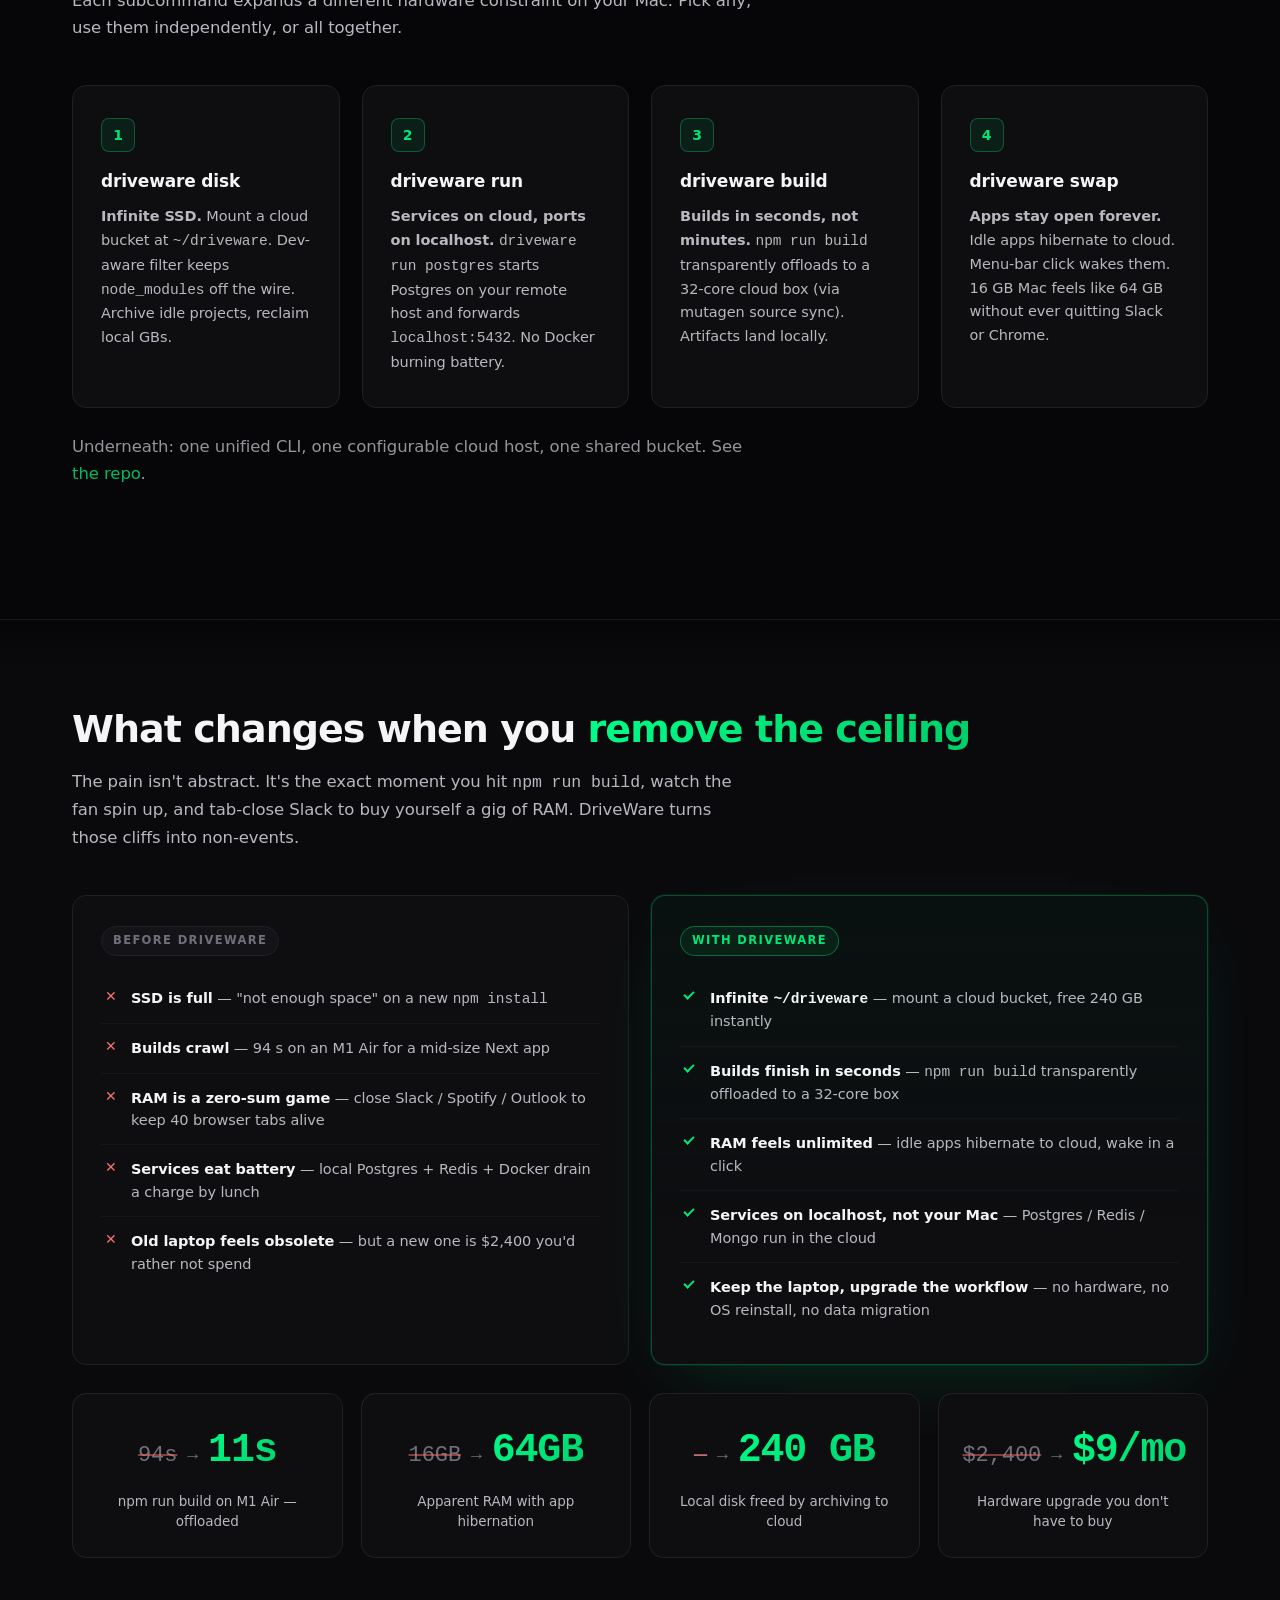
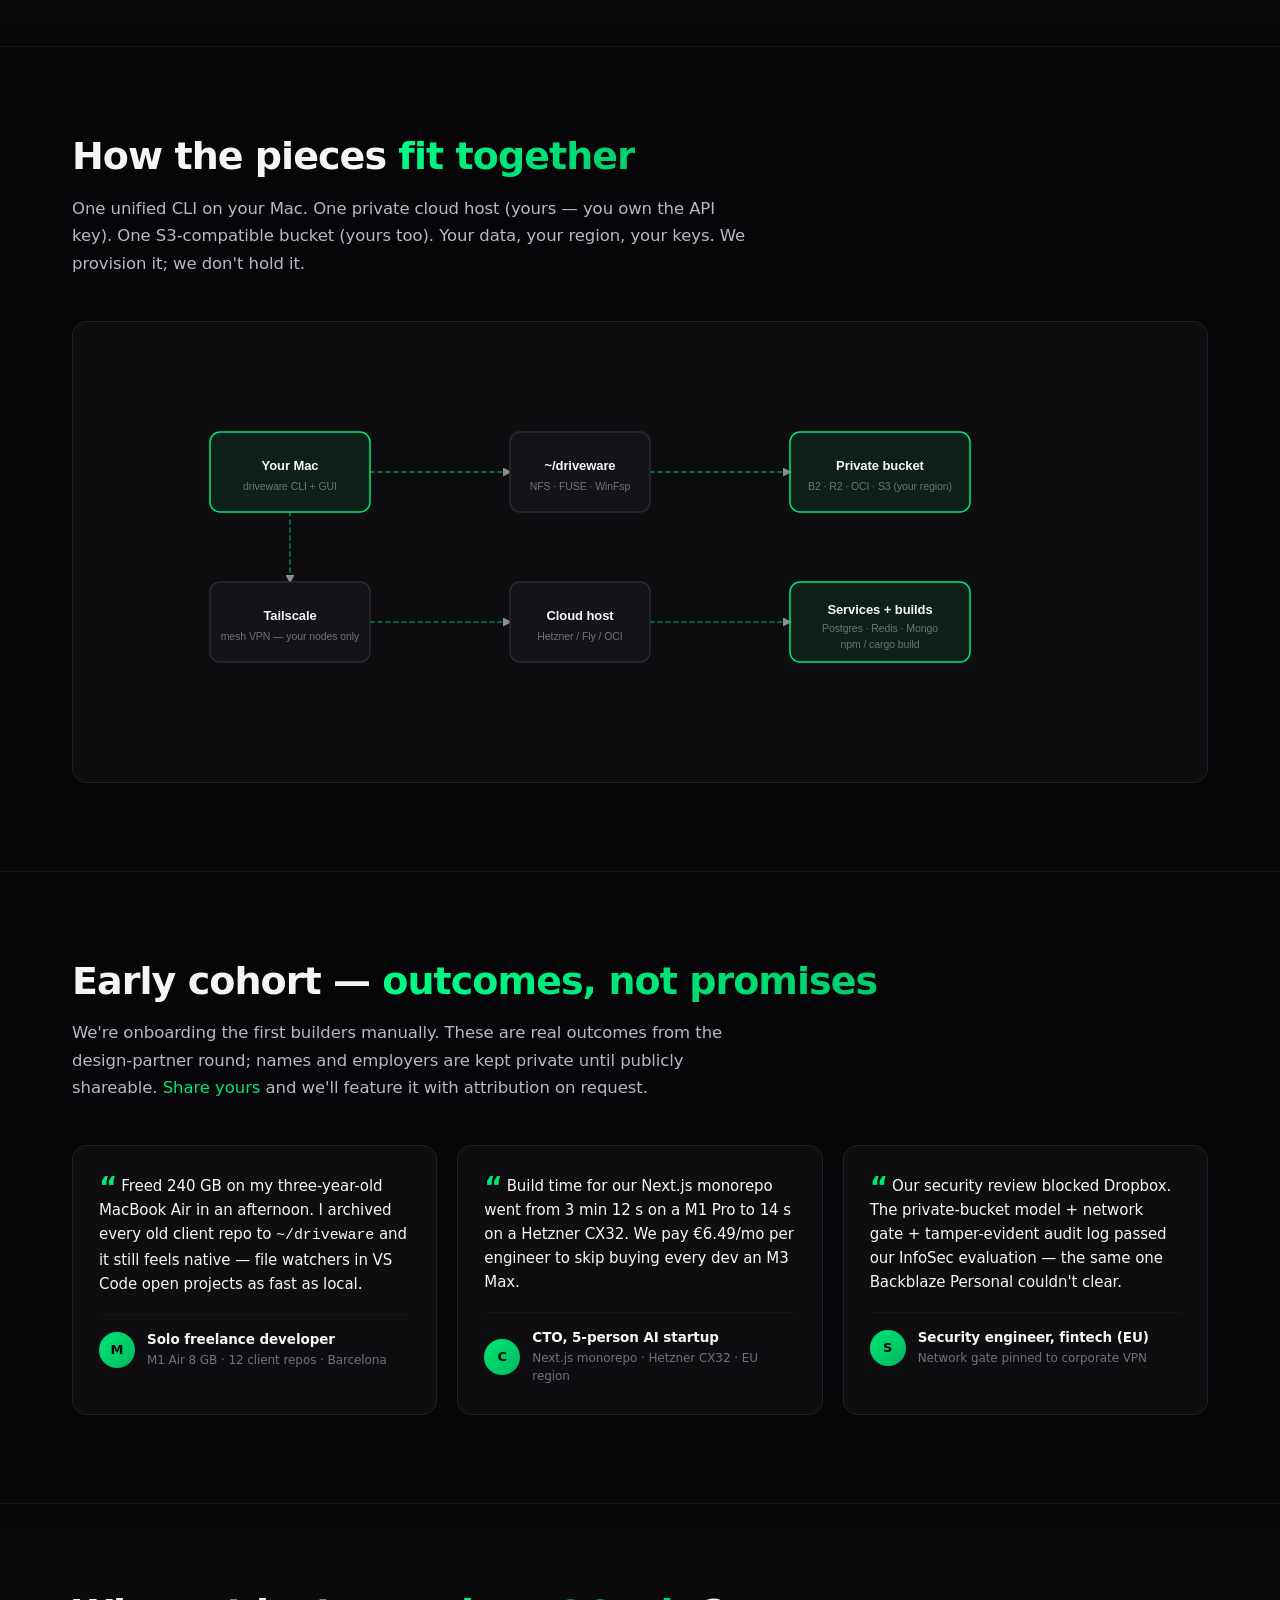
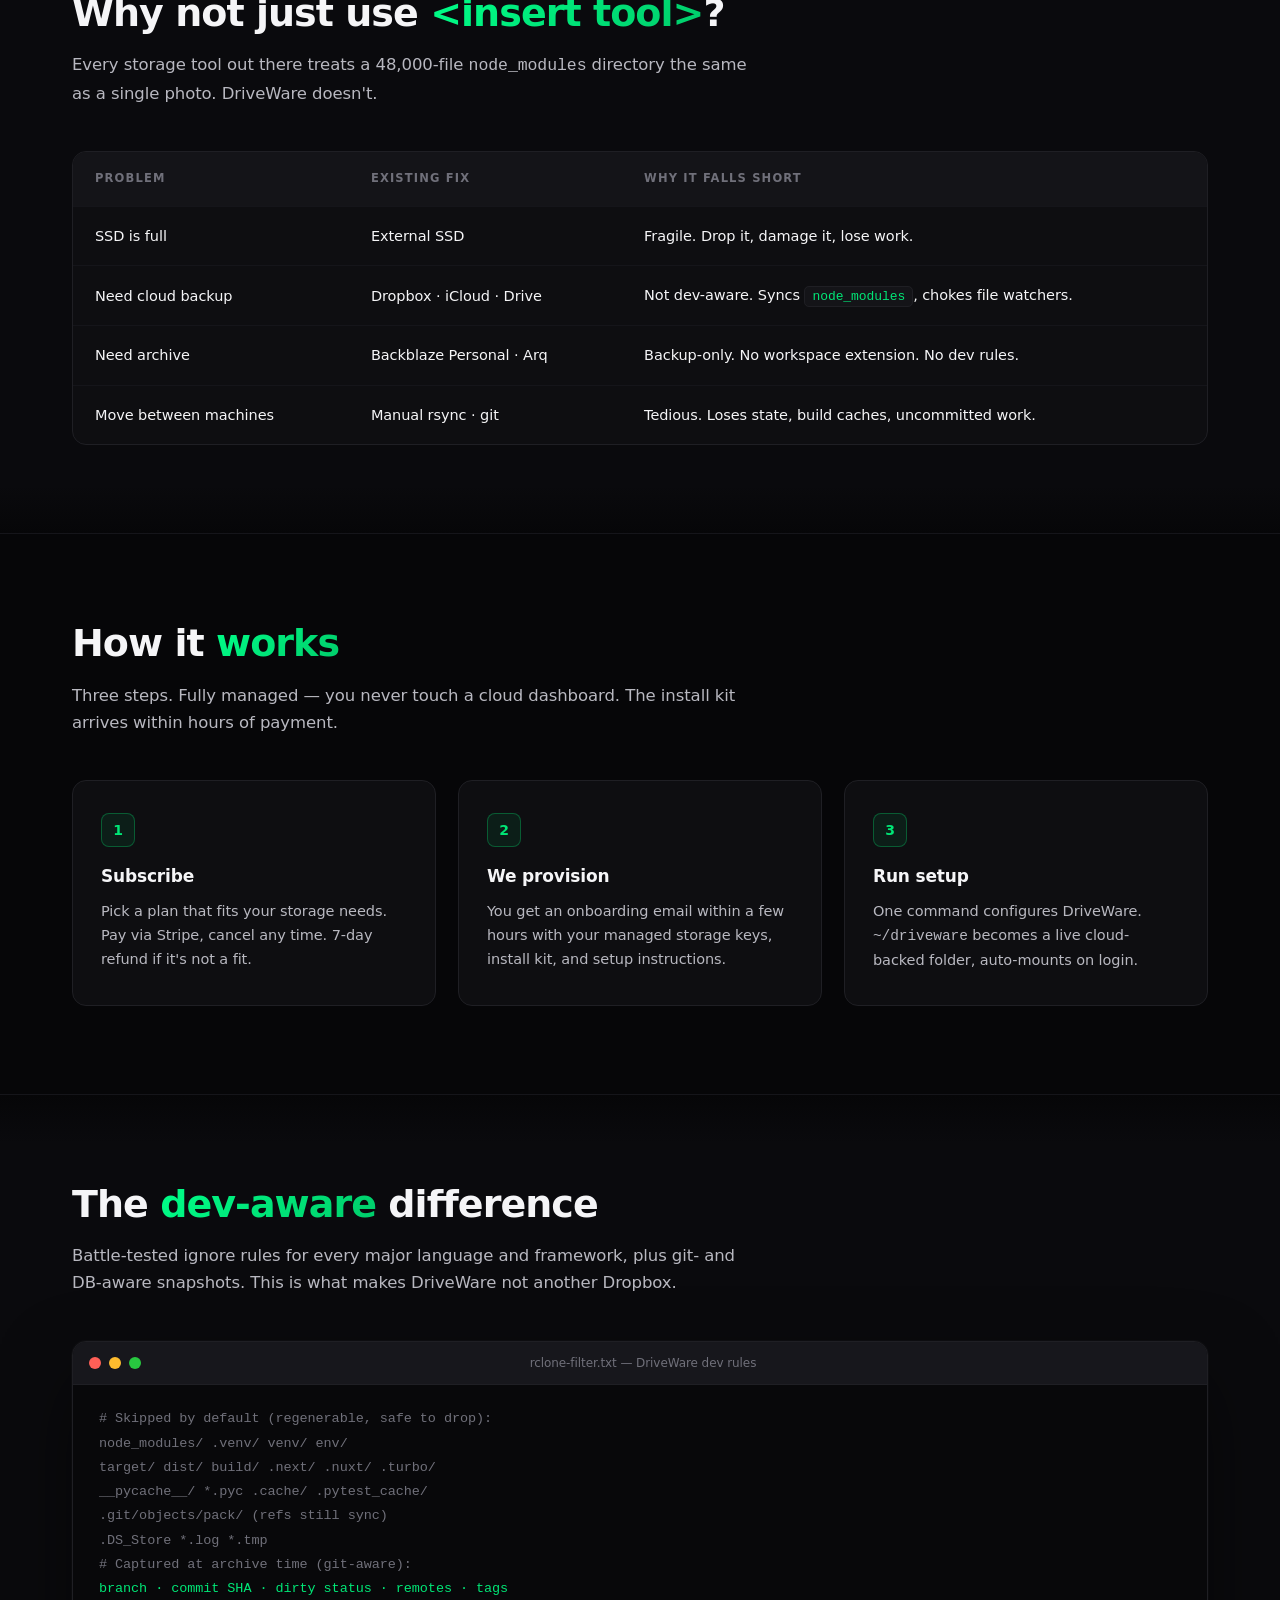
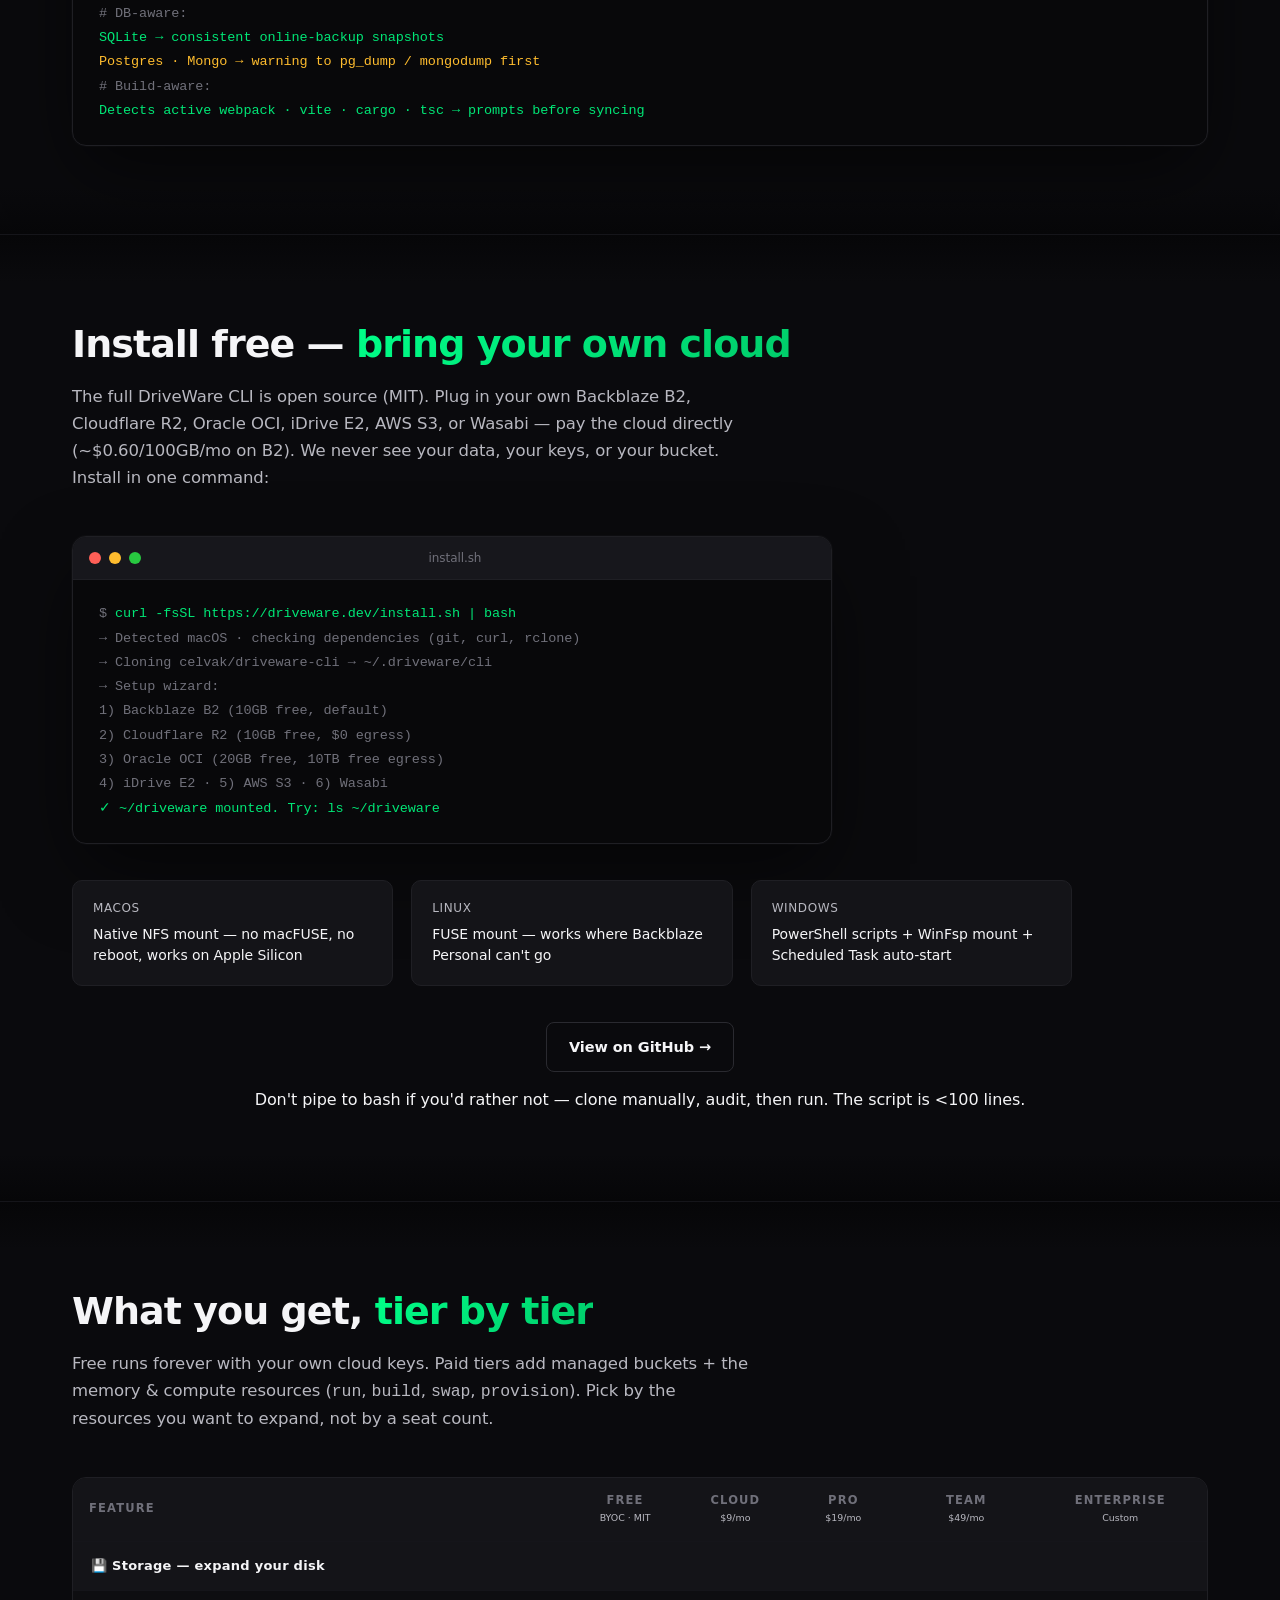
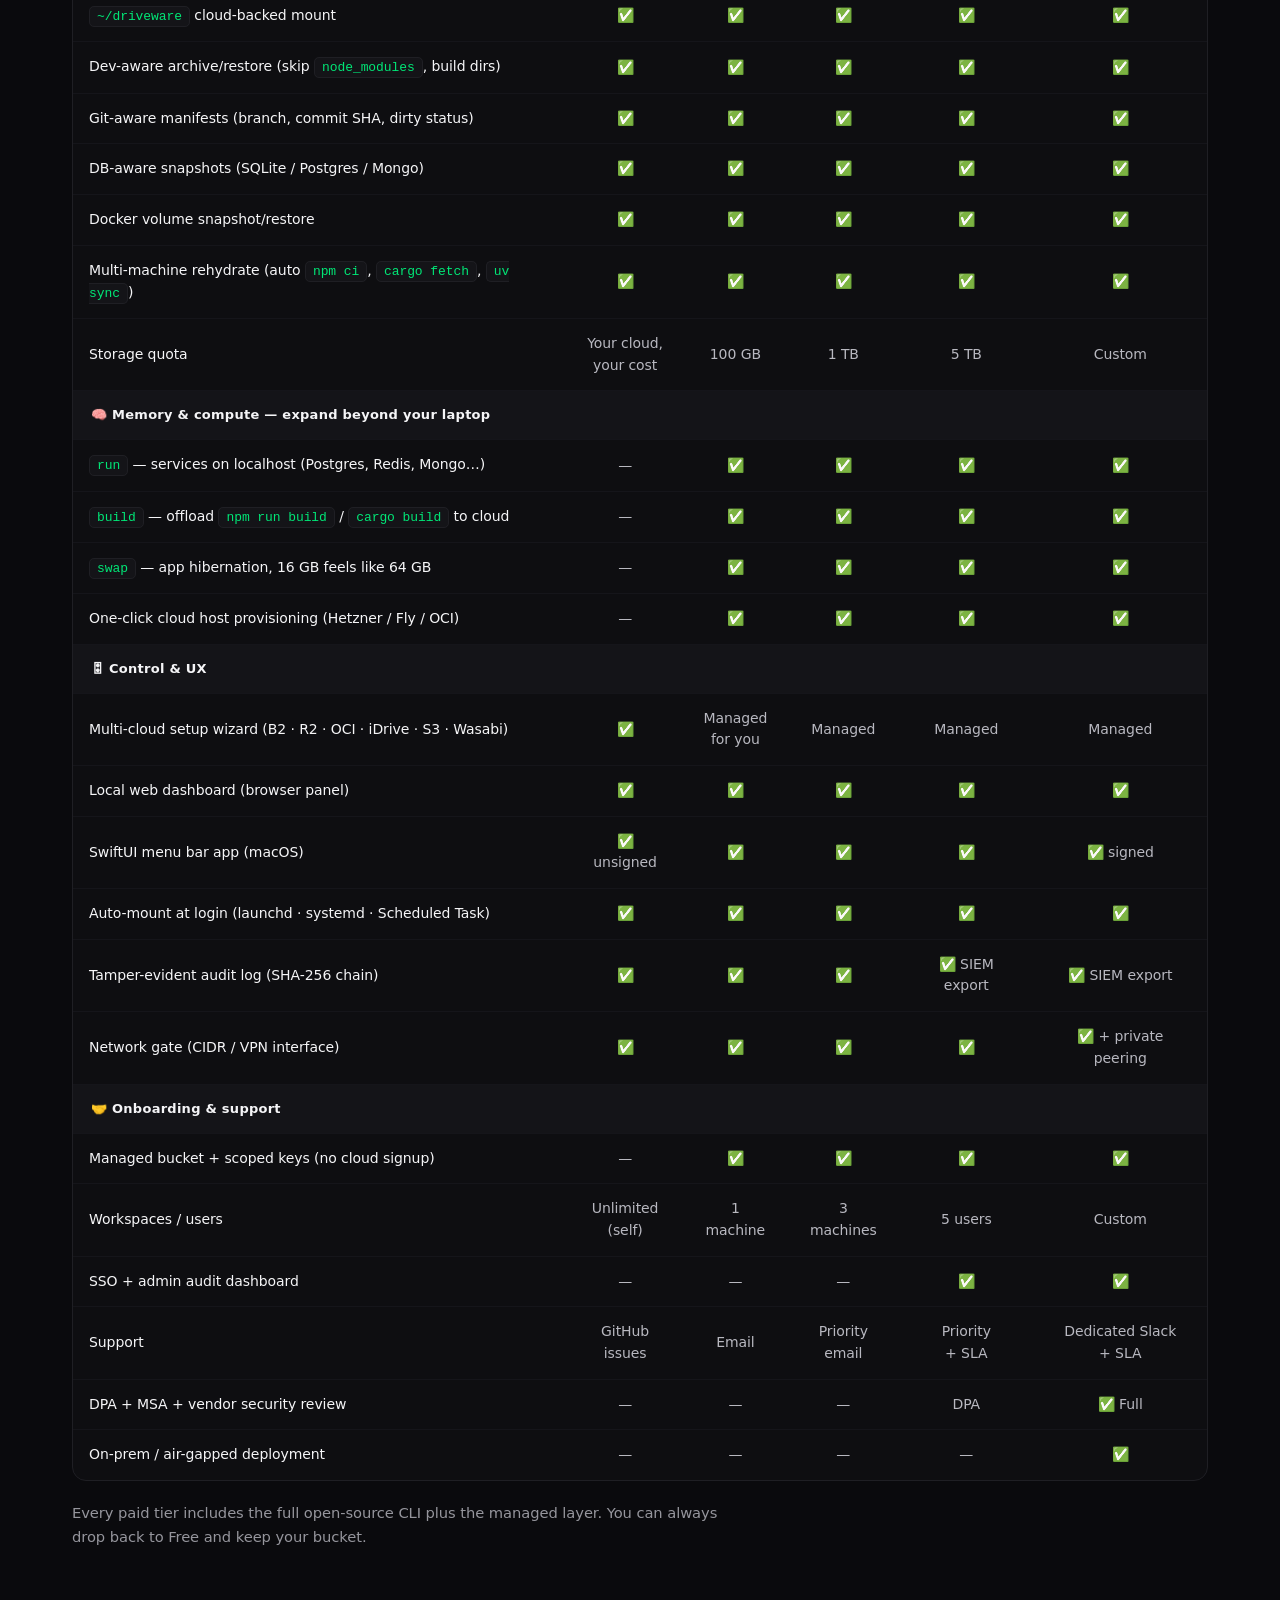
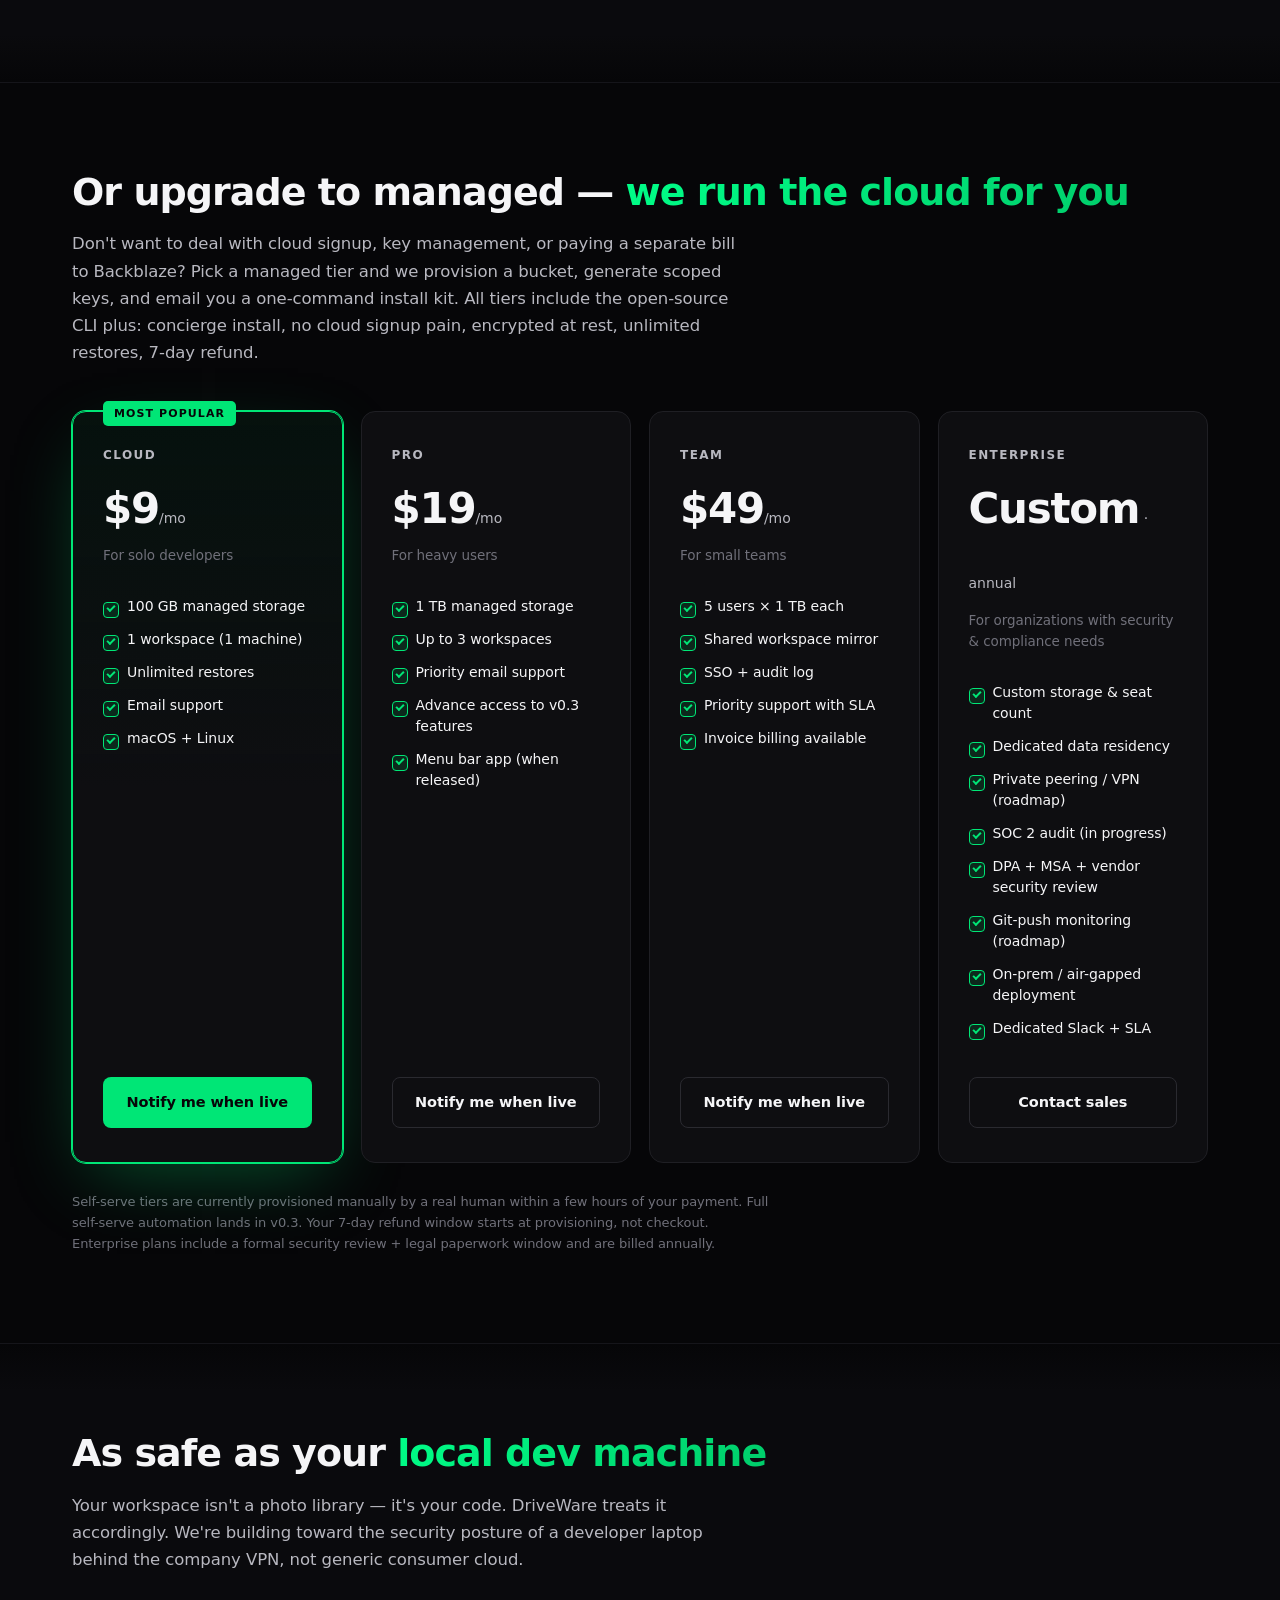
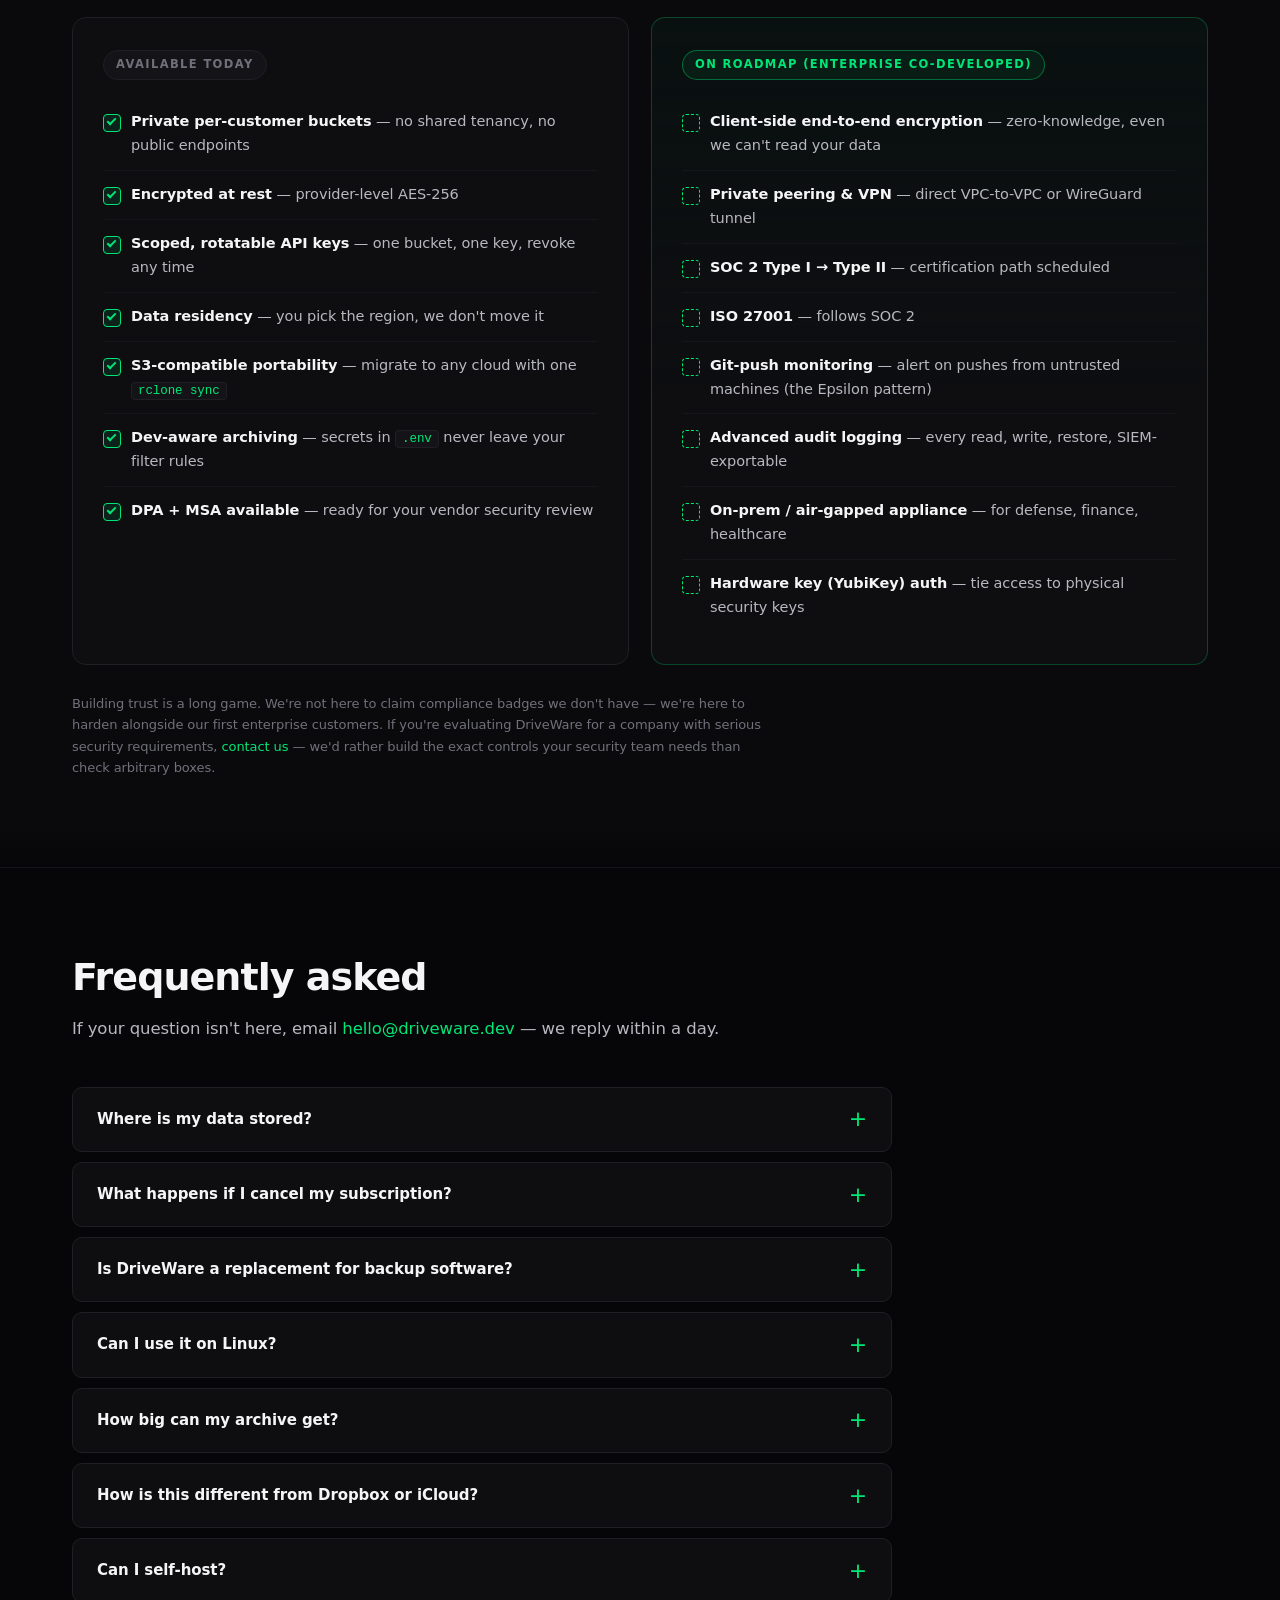
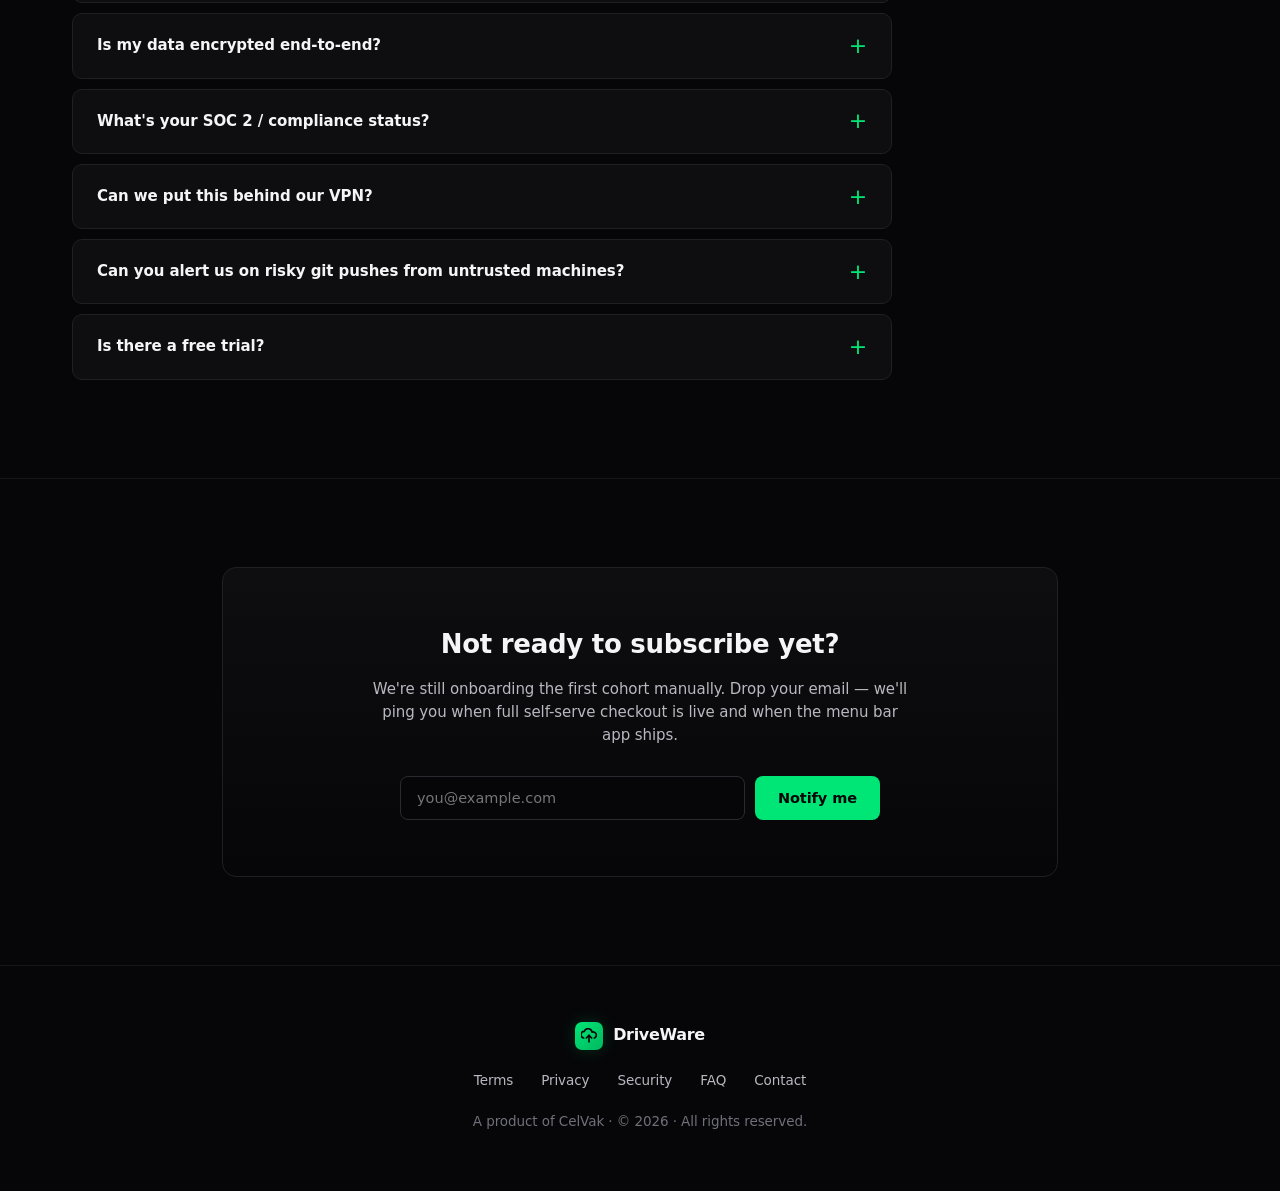
==== commit 282867e5: "Landing: Kiro-level polish pass Ports patterns from the celvak landing (live demo, animated counters" ====
--- a/index.html
+++ b/index.html
@@ -49,32 +49,31 @@
         <a href="#pricing" class="btn btn-secondary">Or subscribe — from $9/mo</a>
         <span class="note">MIT licensed · 7-day refund on managed tiers · macOS, Linux &amp; Windows</span>
       </div>
-      <div class="terminal">
+      <div class="terminal term-animated" id="hero-terminal">
         <div class="bar">
           <span class="dot dot-r"></span>
           <span class="dot dot-y"></span>
           <span class="dot dot-g"></span>
           <span class="title">~/projects — driveware</span>
         </div>
-        <div class="body">
-          <span><span class="prompt">$ </span><span class="cmd">driveware provision hetzner</span></span>
-          <span class="out">==> creating server driveware-1 (cx22 @ fsn1, ubuntu-24.04)</span>
-          <span class="out">==> waiting for cloud-init (docker + tailscale)...</span>
-          <span class="out out-ok">✓ driveware-1 ready. run.toml updated.</span>
-          <span><span class="prompt">$ </span><span class="cmd">driveware run postgres</span></span>
-          <span class="out">==> forwarding localhost:5432 -&gt; driveware-postgres</span>
-          <span class="out out-ok">✓ ready: psql -h localhost</span>
-          <span><span class="prompt">$ </span><span class="cmd">time npm run build</span>   <span class="out">&nbsp;# auto-offloaded via shell hook</span></span>
-          <span class="out out-ok">✓ build 0 in 11s &nbsp;&nbsp;(was 94s local, M1 Air)</span>
-        </div>
-      </div>
-      <div class="trust-bar">
-        <div class="label">Built for developers who value</div>
+        <div class="body" id="hero-terminal-body" aria-live="polite">
+          <span class="line in"><span class="prompt">$ </span><span class="cmd">driveware provision hetzner</span></span>
+          <span class="line in"><span class="out out-ok">✓ ready — bring your resources online below</span></span>
+        </div>
+      </div>
+
+      <div class="logos-strip">
+        <div class="label">Plugs into the clouds &amp; tools you already trust</div>
         <div class="items">
-          <span>Encrypted at rest</span>
-          <span>Your data in your region</span>
-          <span>7-day refund</span>
-          <span>No lock-in</span>
+          <span>Backblaze B2</span>
+          <span>Cloudflare R2</span>
+          <span>Oracle OCI</span>
+          <span>iDrive E2</span>
+          <span>AWS S3</span>
+          <span>Wasabi</span>
+          <span>Hetzner</span>
+          <span>Tailscale</span>
+          <span>Stripe</span>
         </div>
       </div>
     </div>
@@ -107,6 +106,168 @@
         </div>
       </div>
       <p class="section-intro" style="margin-top:1.5em;opacity:0.8;">Underneath: one unified CLI, one configurable cloud host, one shared bucket. See <a href="https://github.com/celvak/driveware-cli" target="_blank" rel="noopener">the repo</a>.</p>
+    </div>
+  </section>
+
+  <section id="pain" class="section-stripe">
+    <div class="container reveal">
+      <h2>What changes when you <span class="accent">remove the ceiling</span></h2>
+      <p class="section-intro">The pain isn't abstract. It's the exact moment you hit <code>npm run build</code>, watch the fan spin up, and tab-close Slack to buy yourself a gig of RAM. DriveWare turns those cliffs into non-events.</p>
+
+      <div class="ba-grid">
+        <div class="ba-panel ba-before" data-ba>
+          <div class="ba-label">Before DriveWare</div>
+          <ul>
+            <li><strong>SSD is full</strong> — "not enough space" on a new <code>npm install</code></li>
+            <li><strong>Builds crawl</strong> — 94 s on an M1 Air for a mid-size Next app</li>
+            <li><strong>RAM is a zero-sum game</strong> — close Slack / Spotify / Outlook to keep 40 browser tabs alive</li>
+            <li><strong>Services eat battery</strong> — local Postgres + Redis + Docker drain a charge by lunch</li>
+            <li><strong>Old laptop feels obsolete</strong> — but a new one is $2,400 you'd rather not spend</li>
+          </ul>
+        </div>
+        <div class="ba-panel ba-after" data-ba>
+          <div class="ba-label">With DriveWare</div>
+          <ul>
+            <li><strong>Infinite <code>~/driveware</code></strong> — mount a cloud bucket, free 240 GB instantly</li>
+            <li><strong>Builds finish in seconds</strong> — <code>npm run build</code> transparently offloaded to a 32-core box</li>
+            <li><strong>RAM feels unlimited</strong> — idle apps hibernate to cloud, wake in a click</li>
+            <li><strong>Services on localhost, not your Mac</strong> — Postgres / Redis / Mongo run in the cloud</li>
+            <li><strong>Keep the laptop, upgrade the workflow</strong> — no hardware, no OS reinstall, no data migration</li>
+          </ul>
+        </div>
+      </div>
+
+      <div class="counters" data-counters>
+        <div class="counter">
+          <div class="counter-row">
+            <span class="counter-pre">94s</span>
+            <span class="counter-arrow">→</span>
+            <span class="counter-val" data-counter data-to="11" data-suffix="s">0s</span>
+          </div>
+          <span class="counter-label">npm run build on M1 Air — offloaded</span>
+        </div>
+        <div class="counter">
+          <div class="counter-row">
+            <span class="counter-pre">16GB</span>
+            <span class="counter-arrow">→</span>
+            <span class="counter-val" data-counter data-to="64" data-suffix="GB">0GB</span>
+          </div>
+          <span class="counter-label">Apparent RAM with app hibernation</span>
+        </div>
+        <div class="counter">
+          <div class="counter-row">
+            <span class="counter-pre">—</span>
+            <span class="counter-arrow">→</span>
+            <span class="counter-val" data-counter data-to="240" data-suffix=" GB">0</span>
+          </div>
+          <span class="counter-label">Local disk freed by archiving to cloud</span>
+        </div>
+        <div class="counter">
+          <div class="counter-row">
+            <span class="counter-pre">$2,400</span>
+            <span class="counter-arrow">→</span>
+            <span class="counter-val" data-counter data-to="9" data-prefix="$" data-suffix="/mo">$0/mo</span>
+          </div>
+          <span class="counter-label">Hardware upgrade you don't have to buy</span>
+        </div>
+      </div>
+    </div>
+  </section>
+
+  <section id="architecture">
+    <div class="container reveal">
+      <h2>How the pieces <span class="accent">fit together</span></h2>
+      <p class="section-intro">One unified CLI on your Mac. One private cloud host (yours — you own the API key). One S3-compatible bucket (yours too). Your data, your region, your keys. We provision it; we don't hold it.</p>
+
+      <div class="arch" id="arch">
+        <svg viewBox="0 0 900 380" xmlns="http://www.w3.org/2000/svg" role="img" aria-label="DriveWare architecture">
+          <defs>
+            <marker id="arrow" viewBox="0 0 10 10" refX="8" refY="5" markerWidth="6" markerHeight="6" orient="auto">
+              <path d="M 0 0 L 10 5 L 0 10 z" fill="currentColor"/>
+            </marker>
+          </defs>
+
+          <path class="link" d="M 180 110 L 320 110" marker-end="url(#arrow)"/>
+          <path class="link" d="M 460 110 L 600 110" marker-end="url(#arrow)"/>
+          <path class="link" d="M 180 260 C 250 260, 250 260, 320 260" marker-end="url(#arrow)"/>
+          <path class="link" d="M 460 260 L 600 260" marker-end="url(#arrow)"/>
+          <path class="link" d="M 100 150 L 100 220" marker-end="url(#arrow)"/>
+
+          <g class="node accent">
+            <rect x="20" y="70" width="160" height="80"/>
+            <text x="100" y="108" text-anchor="middle">Your Mac</text>
+            <text x="100" y="128" text-anchor="middle" class="sub">driveware CLI + GUI</text>
+          </g>
+          <g class="node">
+            <rect x="320" y="70" width="140" height="80"/>
+            <text x="390" y="108" text-anchor="middle">~/driveware</text>
+            <text x="390" y="128" text-anchor="middle" class="sub">NFS · FUSE · WinFsp</text>
+          </g>
+          <g class="node accent">
+            <rect x="600" y="70" width="180" height="80"/>
+            <text x="690" y="108" text-anchor="middle">Private bucket</text>
+            <text x="690" y="128" text-anchor="middle" class="sub">B2 · R2 · OCI · S3 (your region)</text>
+          </g>
+          <g class="node">
+            <rect x="20" y="220" width="160" height="80"/>
+            <text x="100" y="258" text-anchor="middle">Tailscale</text>
+            <text x="100" y="278" text-anchor="middle" class="sub">mesh VPN — your nodes only</text>
+          </g>
+          <g class="node">
+            <rect x="320" y="220" width="140" height="80"/>
+            <text x="390" y="258" text-anchor="middle">Cloud host</text>
+            <text x="390" y="278" text-anchor="middle" class="sub">Hetzner / Fly / OCI</text>
+          </g>
+          <g class="node accent">
+            <rect x="600" y="220" width="180" height="80"/>
+            <text x="690" y="252" text-anchor="middle">Services + builds</text>
+            <text x="690" y="270" text-anchor="middle" class="sub">Postgres · Redis · Mongo</text>
+            <text x="690" y="286" text-anchor="middle" class="sub">npm / cargo build</text>
+          </g>
+        </svg>
+      </div>
+    </div>
+  </section>
+
+  <section id="cohort">
+    <div class="container reveal">
+      <h2>Early cohort — <span class="accent">outcomes, not promises</span></h2>
+      <p class="section-intro">We're onboarding the first builders manually. These are real outcomes from the design-partner round; names and employers are kept private until publicly shareable. <a href="#notify">Share yours</a> and we'll feature it with attribution on request.</p>
+
+      <div class="cohort-grid">
+        <div class="cohort-card">
+          <p class="cohort-quote">Freed 240 GB on my three-year-old MacBook Air in an afternoon. I archived every old client repo to <code>~/driveware</code> and it still feels native — file watchers in VS Code open projects as fast as local.</p>
+          <div class="cohort-meta">
+            <div class="cohort-avatar">M</div>
+            <div>
+              <div class="cohort-who">Solo freelance developer</div>
+              <div class="cohort-ctx">M1 Air 8 GB · 12 client repos · Barcelona</div>
+            </div>
+          </div>
+        </div>
+
+        <div class="cohort-card">
+          <p class="cohort-quote">Build time for our Next.js monorepo went from 3 min 12 s on a M1 Pro to 14 s on a Hetzner CX32. We pay €6.49/mo per engineer to skip buying every dev an M3 Max.</p>
+          <div class="cohort-meta">
+            <div class="cohort-avatar">C</div>
+            <div>
+              <div class="cohort-who">CTO, 5-person AI startup</div>
+              <div class="cohort-ctx">Next.js monorepo · Hetzner CX32 · EU region</div>
+            </div>
+          </div>
+        </div>
+
+        <div class="cohort-card">
+          <p class="cohort-quote">Our security review blocked Dropbox. The private-bucket model + network gate + tamper-evident audit log passed our InfoSec evaluation — the same one Backblaze Personal couldn't clear.</p>
+          <div class="cohort-meta">
+            <div class="cohort-avatar">S</div>
+            <div>
+              <div class="cohort-who">Security engineer, fintech (EU)</div>
+              <div class="cohort-ctx">Network gate pinned to corporate VPN</div>
+            </div>
+          </div>
+        </div>
+      </div>
     </div>
   </section>
 
@@ -533,16 +694,148 @@
   </footer>
 
   <script>
-    // Scroll reveal
-    const observer = new IntersectionObserver((entries) => {
+    // --- Scroll reveal (generic) ---
+    const revealObs = new IntersectionObserver((entries) => {
       entries.forEach(entry => {
         if (entry.isIntersecting) {
           entry.target.classList.add('in');
-          observer.unobserve(entry.target);
+          revealObs.unobserve(entry.target);
         }
       });
     }, { threshold: 0.1 });
-    document.querySelectorAll('.reveal').forEach(el => observer.observe(el));
+    document.querySelectorAll('.reveal').forEach(el => revealObs.observe(el));
+
+    // --- Before/After panel stagger + Architecture SVG line-draw ---
+    const inOnView = (selector, threshold = 0.25) => {
+      const obs = new IntersectionObserver((entries) => {
+        entries.forEach(entry => {
+          if (entry.isIntersecting) {
+            entry.target.classList.add('in');
+            obs.unobserve(entry.target);
+          }
+        });
+      }, { threshold });
+      document.querySelectorAll(selector).forEach(el => obs.observe(el));
+    };
+    inOnView('[data-ba]', 0.3);
+    inOnView('#arch', 0.3);
+
+    // --- Animated counters (cubic ease-out, RAF) ---
+    function animateCounter(el, from, to, durationMs, prefix = '', suffix = '') {
+      const start = performance.now();
+      const loop = (now) => {
+        const t = Math.min(1, (now - start) / durationMs);
+        const eased = 1 - Math.pow(1 - t, 3);
+        const val = Math.round(from + (to - from) * eased);
+        el.textContent = `${prefix}${val}${suffix}`;
+        if (t < 1) requestAnimationFrame(loop);
+      };
+      requestAnimationFrame(loop);
+    }
+
+    const counterObs = new IntersectionObserver((entries) => {
+      entries.forEach(entry => {
+        if (!entry.isIntersecting) return;
+        entry.target.querySelectorAll('[data-counter]').forEach((el, i) => {
+          const to = parseFloat(el.dataset.to);
+          const prefix = el.dataset.prefix || '';
+          const suffix = el.dataset.suffix || '';
+          setTimeout(() => animateCounter(el, 0, to, 1600, prefix, suffix), i * 120);
+        });
+        counterObs.unobserve(entry.target);
+      });
+    }, { threshold: 0.4 });
+    document.querySelectorAll('[data-counters]').forEach(el => counterObs.observe(el));
+
+    // --- Hero terminal typewriter loop ---
+    const TERM_SCRIPT = [
+      { t: 'cmd',    text: 'driveware provision hetzner',                         pause: 220 },
+      { t: 'out',    text: '==> creating server driveware-1 (cx22 @ fsn1)',       pause: 500 },
+      { t: 'out',    text: '==> waiting for cloud-init (docker + tailscale)...',  pause: 900 },
+      { t: 'out-ok', text: '✓ driveware-1 ready — run.toml updated',              pause: 700 },
+      { t: 'cmd',    text: 'driveware run postgres',                              pause: 220 },
+      { t: 'out',    text: '==> forwarding localhost:5432 → driveware-postgres',  pause: 500 },
+      { t: 'out-ok', text: '✓ ready: psql -h localhost',                          pause: 700 },
+      { t: 'cmd',    text: 'driveware swap enable',                               pause: 220 },
+      { t: 'out',    text: '==> watcher installed (apps idle for 30m → hibernate)', pause: 700 },
+      { t: 'out-ok', text: '✓ 16 GB MacBook Air now feels like 64 GB',            pause: 900 },
+      { t: 'cmd',    text: 'time npm run build',                                  pause: 220 },
+      { t: 'out',    text: '# auto-offloaded via shell hook →  cx32 · fsn1',      pause: 500 },
+      { t: 'out-ok', text: '✓ build 0 in 11s  (was 94s local, M1 Air)',           pause: 2400 }
+    ];
+
+    function typewriter(bodyEl) {
+      let i = 0;
+      let abort = false;
+
+      const addPrompt = () => {
+        const line = document.createElement('span');
+        line.className = 'line';
+        line.innerHTML = `<span class="prompt">$ </span><span class="cmd"></span><span class="cursor"></span>`;
+        bodyEl.appendChild(line);
+        requestAnimationFrame(() => line.classList.add('in'));
+        return line;
+      };
+
+      const addOut = (kind, text) => {
+        const line = document.createElement('span');
+        line.className = 'line';
+        line.innerHTML = `<span class="${kind}">${text}</span>`;
+        bodyEl.appendChild(line);
+        requestAnimationFrame(() => line.classList.add('in'));
+      };
+
+      const typeInto = (el, text, speed = 36) => new Promise(resolve => {
+        let j = 0;
+        const tick = () => {
+          if (abort) return resolve();
+          el.textContent = text.slice(0, ++j);
+          if (j < text.length) setTimeout(tick, speed + Math.random() * 30);
+          else resolve();
+        };
+        tick();
+      });
+
+      const sleep = (ms) => new Promise(r => setTimeout(r, abort ? 0 : ms));
+
+      const tick = async () => {
+        if (abort) return;
+        const step = TERM_SCRIPT[i % TERM_SCRIPT.length];
+        if (step.t === 'cmd') {
+          const line = addPrompt();
+          const cmdEl = line.querySelector('.cmd');
+          await typeInto(cmdEl, step.text, 38);
+          // remove cursor from completed line
+          const cur = line.querySelector('.cursor');
+          if (cur) cur.remove();
+        } else {
+          addOut(step.t, step.text);
+        }
+        // keep body scrolled to bottom
+        bodyEl.scrollTop = bodyEl.scrollHeight;
+        await sleep(step.pause);
+        i++;
+        // loop: after the last line, wait then clear and restart
+        if (i % TERM_SCRIPT.length === 0) {
+          await sleep(1000);
+          if (!abort) bodyEl.innerHTML = '';
+        }
+        if (!abort) tick();
+      };
+
+      // trim "fallback" static content when JS takes over
+      bodyEl.innerHTML = '';
+      tick();
+
+      return () => { abort = true; };
+    }
+
+    // Only run typewriter if user hasn't reduced motion
+    const reducedMotion = window.matchMedia('(prefers-reduced-motion: reduce)').matches;
+    const termBody = document.getElementById('hero-terminal-body');
+    if (termBody && !reducedMotion) {
+      typewriter(termBody);
+    }
   </script>
 </body>
 </html>
--- a/styles.css
+++ b/styles.css
@@ -818,6 +818,370 @@
   transform: translateY(0);
 }
 
+/* ---------- ANIMATED TERMINAL (hero typewriter) ---------- */
+
+.terminal.term-animated .body { min-height: 220px; }
+.term-animated .line { display: block; opacity: 0; transform: translateY(4px); transition: opacity 0.18s ease, transform 0.2s ease; }
+.term-animated .line.in { opacity: 1; transform: translateY(0); }
+.term-animated .cursor {
+  display: inline-block;
+  width: 8px; height: 15px;
+  background: var(--accent);
+  vertical-align: -2px;
+  margin-left: 2px;
+  animation: term-blink 1s step-end infinite;
+  box-shadow: 0 0 8px var(--accent-glow-strong);
+}
+@keyframes term-blink { 50% { opacity: 0; } }
+
+/* ---------- BEFORE / WITH PANELS + COUNTERS ---------- */
+
+.ba-grid {
+  display: grid;
+  grid-template-columns: repeat(auto-fit, minmax(320px, 1fr));
+  gap: 22px;
+  margin-top: 40px;
+}
+.ba-panel {
+  background: var(--bg-alt);
+  border: 1px solid var(--border);
+  border-radius: var(--radius-lg);
+  padding: 30px 28px;
+  position: relative;
+}
+.ba-panel.ba-before { border-color: var(--border); }
+.ba-panel.ba-after {
+  border-color: rgba(0, 230, 118, 0.3);
+  background: linear-gradient(180deg, rgba(0, 230, 118, 0.035) 0%, var(--bg-alt) 70%);
+  box-shadow: 0 0 0 1px rgba(0, 230, 118, 0.08), 0 24px 72px -30px rgba(0, 230, 118, 0.2);
+}
+.ba-label {
+  display: inline-flex;
+  align-items: center;
+  gap: 8px;
+  font-size: 11.5px;
+  font-weight: 700;
+  text-transform: uppercase;
+  letter-spacing: 0.12em;
+  padding: 5px 11px;
+  border-radius: 999px;
+  margin-bottom: 18px;
+  background: var(--bg-elev);
+  border: 1px solid var(--border);
+  color: var(--fg-dim);
+}
+.ba-panel.ba-after .ba-label {
+  color: var(--accent);
+  border-color: rgba(0, 230, 118, 0.4);
+  background: rgba(0, 230, 118, 0.08);
+}
+.ba-panel ul { list-style: none; }
+.ba-panel li {
+  padding: 13px 0 13px 30px;
+  color: var(--fg-mid);
+  font-size: 14.5px;
+  border-bottom: 1px solid var(--border-soft);
+  line-height: 1.55;
+  position: relative;
+  opacity: 0;
+  transform: translateY(6px);
+  transition: opacity 0.4s ease, transform 0.4s ease;
+}
+.ba-panel.in li { opacity: 1; transform: translateY(0); }
+.ba-panel li:last-child { border-bottom: none; }
+.ba-panel li strong { color: var(--fg); font-weight: 600; }
+.ba-panel.ba-before li::before {
+  content: "✕";
+  position: absolute;
+  left: 4px; top: 12px;
+  color: #f87171;
+  font-size: 14px;
+  font-weight: 700;
+}
+.ba-panel.ba-after li::before {
+  content: "";
+  position: absolute;
+  left: 4px; top: 17px;
+  width: 8px; height: 4px;
+  border-left: 2px solid var(--accent);
+  border-bottom: 2px solid var(--accent);
+  transform: rotate(-45deg);
+}
+/* stagger item reveals */
+.ba-panel.in li:nth-child(1) { transition-delay: 0.05s; }
+.ba-panel.in li:nth-child(2) { transition-delay: 0.15s; }
+.ba-panel.in li:nth-child(3) { transition-delay: 0.25s; }
+.ba-panel.in li:nth-child(4) { transition-delay: 0.35s; }
+.ba-panel.in li:nth-child(5) { transition-delay: 0.45s; }
+
+.counters {
+  display: grid;
+  grid-template-columns: repeat(auto-fit, minmax(240px, 1fr));
+  gap: 18px;
+  margin-top: 28px;
+}
+.counter {
+  background: var(--bg-alt);
+  border: 1px solid var(--border);
+  border-radius: var(--radius-lg);
+  padding: 26px 24px;
+  text-align: center;
+  position: relative;
+  overflow: hidden;
+}
+.counter::before {
+  content: "";
+  position: absolute;
+  inset: -1px;
+  border-radius: var(--radius-lg);
+  padding: 1px;
+  background: linear-gradient(135deg, rgba(0, 230, 118, 0.25), transparent 60%);
+  -webkit-mask: linear-gradient(#fff 0 0) content-box, linear-gradient(#fff 0 0);
+  -webkit-mask-composite: xor;
+  mask-composite: exclude;
+  pointer-events: none;
+}
+.counter-row {
+  display: inline-flex;
+  align-items: baseline;
+  gap: 10px;
+  font-family: "JetBrains Mono", "SF Mono", monospace;
+}
+.counter-pre {
+  font-size: 22px;
+  color: var(--fg-dim);
+  text-decoration: line-through;
+  text-decoration-color: rgba(248, 113, 113, 0.5);
+  font-weight: 500;
+}
+.counter-arrow {
+  color: var(--fg-dim);
+  font-size: 18px;
+}
+.counter-val {
+  font-size: 40px;
+  font-weight: 800;
+  letter-spacing: -0.03em;
+  background: linear-gradient(135deg, #00ff88 0%, #00cc6a 100%);
+  -webkit-background-clip: text;
+  -webkit-text-fill-color: transparent;
+  background-clip: text;
+  display: inline-block;
+  min-width: 60px;
+}
+.counter-label {
+  display: block;
+  color: var(--fg-mid);
+  font-size: 13.5px;
+  margin-top: 10px;
+  line-height: 1.45;
+}
+
+/* ---------- ARCHITECTURE SVG ---------- */
+
+.arch {
+  margin-top: 44px;
+  background: var(--bg-alt);
+  border: 1px solid var(--border);
+  border-radius: var(--radius-lg);
+  padding: 40px 32px;
+  position: relative;
+  overflow: hidden;
+}
+.arch svg { width: 100%; height: auto; display: block; max-width: 900px; margin: 0 auto; }
+.arch .node rect {
+  fill: var(--bg-elev);
+  stroke: var(--border-bright);
+  stroke-width: 1.5;
+  rx: 10;
+}
+.arch .node.accent rect {
+  fill: rgba(0, 230, 118, 0.08);
+  stroke: var(--accent);
+}
+.arch .node text {
+  fill: var(--fg);
+  font-family: "Inter", sans-serif;
+  font-size: 13px;
+  font-weight: 600;
+}
+.arch .node .sub {
+  fill: var(--fg-dim);
+  font-size: 10.5px;
+  font-weight: 400;
+}
+.arch path.link {
+  fill: none;
+  stroke: var(--accent);
+  stroke-width: 1.5;
+  stroke-dasharray: 4 4;
+  stroke-linecap: round;
+  opacity: 0.55;
+}
+.arch.in path.link {
+  stroke-dashoffset: 0;
+  animation: arch-draw 1.2s ease-out forwards;
+}
+.arch path.link { stroke-dashoffset: 300; }
+.arch.in path.link:nth-child(1) { animation-delay: 0.2s; }
+.arch.in path.link:nth-child(2) { animation-delay: 0.5s; }
+.arch.in path.link:nth-child(3) { animation-delay: 0.8s; }
+.arch.in path.link:nth-child(4) { animation-delay: 1.1s; }
+@keyframes arch-draw { to { stroke-dashoffset: 0; } }
+.arch .node {
+  opacity: 0;
+  transform: translateY(8px);
+  transition: opacity 0.5s ease, transform 0.5s ease;
+}
+.arch.in .node { opacity: 1; transform: translateY(0); }
+.arch.in .node:nth-of-type(1) { transition-delay: 0.05s; }
+.arch.in .node:nth-of-type(2) { transition-delay: 0.15s; }
+.arch.in .node:nth-of-type(3) { transition-delay: 0.25s; }
+.arch.in .node:nth-of-type(4) { transition-delay: 0.35s; }
+.arch.in .node:nth-of-type(5) { transition-delay: 0.45s; }
+.arch.in .node:nth-of-type(6) { transition-delay: 0.55s; }
+
+/* ---------- LOGOS STRIP (integrations / tech-we-use) ---------- */
+
+.logos-strip {
+  margin-top: 44px;
+  padding: 28px 0;
+  border-top: 1px solid var(--border-soft);
+  border-bottom: 1px solid var(--border-soft);
+}
+.logos-strip .label {
+  font-size: 11px;
+  font-weight: 600;
+  color: var(--fg-dim);
+  text-transform: uppercase;
+  letter-spacing: 0.12em;
+  text-align: center;
+  margin-bottom: 18px;
+}
+.logos-strip .items {
+  display: flex;
+  flex-wrap: wrap;
+  justify-content: center;
+  gap: 28px 40px;
+  align-items: center;
+}
+.logos-strip .items span {
+  color: var(--fg-mid);
+  font-weight: 600;
+  font-size: 14px;
+  letter-spacing: 0.01em;
+  opacity: 0.55;
+  transition: opacity 0.2s ease, color 0.2s ease;
+  cursor: default;
+}
+.logos-strip .items span:hover {
+  opacity: 1;
+  color: var(--accent);
+}
+
+/* ---------- COHORT / OUTCOME STORIES ---------- */
+
+.cohort-grid {
+  display: grid;
+  grid-template-columns: repeat(auto-fit, minmax(300px, 1fr));
+  gap: 20px;
+  margin-top: 40px;
+}
+.cohort-card {
+  background: var(--bg-alt);
+  border: 1px solid var(--border);
+  border-radius: var(--radius-lg);
+  padding: 28px 26px;
+  position: relative;
+  transition: all 0.2s cubic-bezier(0.4, 0, 0.2, 1);
+}
+.cohort-card:hover {
+  border-color: rgba(0, 230, 118, 0.3);
+  transform: translateY(-3px);
+  box-shadow: 0 18px 48px -20px var(--accent-glow-strong);
+}
+.cohort-quote {
+  color: var(--fg);
+  font-size: 15px;
+  line-height: 1.6;
+  margin-bottom: 18px;
+  font-weight: 400;
+}
+.cohort-quote::before {
+  content: "\201C";
+  color: var(--accent);
+  font-size: 28px;
+  font-weight: 700;
+  line-height: 0;
+  margin-right: 4px;
+  vertical-align: -6px;
+}
+.cohort-meta {
+  display: flex;
+  align-items: center;
+  gap: 12px;
+  padding-top: 16px;
+  border-top: 1px solid var(--border-soft);
+}
+.cohort-avatar {
+  width: 36px; height: 36px;
+  border-radius: 50%;
+  background: linear-gradient(135deg, var(--accent), var(--accent-dim));
+  display: flex;
+  align-items: center;
+  justify-content: center;
+  font-weight: 700;
+  color: var(--bg);
+  font-size: 13px;
+  flex-shrink: 0;
+}
+.cohort-who {
+  font-size: 13.5px;
+  color: var(--fg);
+  font-weight: 600;
+  line-height: 1.3;
+}
+.cohort-ctx {
+  color: var(--fg-dim);
+  font-size: 12px;
+  font-weight: 400;
+  margin-top: 2px;
+}
+
+/* ---------- CARD POLISH (lift) ---------- */
+
+.card:hover {
+  transform: translateY(-4px);
+  box-shadow: 0 20px 56px -28px var(--accent-glow-strong);
+}
+.tier:hover {
+  transform: translateY(-4px);
+  box-shadow: 0 16px 48px -20px rgba(0, 0, 0, 0.4);
+}
+
+/* ---------- SOFT SECTION TRANSITIONS ---------- */
+
+.section-stripe {
+  position: relative;
+}
+.section-stripe::before,
+.section-stripe::after {
+  content: "";
+  position: absolute;
+  left: 0; right: 0;
+  height: 48px;
+  pointer-events: none;
+  z-index: 1;
+}
+.section-stripe::before {
+  top: 0;
+  background: linear-gradient(180deg, var(--bg) 0%, transparent 100%);
+}
+.section-stripe::after {
+  bottom: 0;
+  background: linear-gradient(0deg, var(--bg) 0%, transparent 100%);
+}
+
 /* ---------- RESPONSIVE ---------- */
 
 @media (max-width: 768px) {
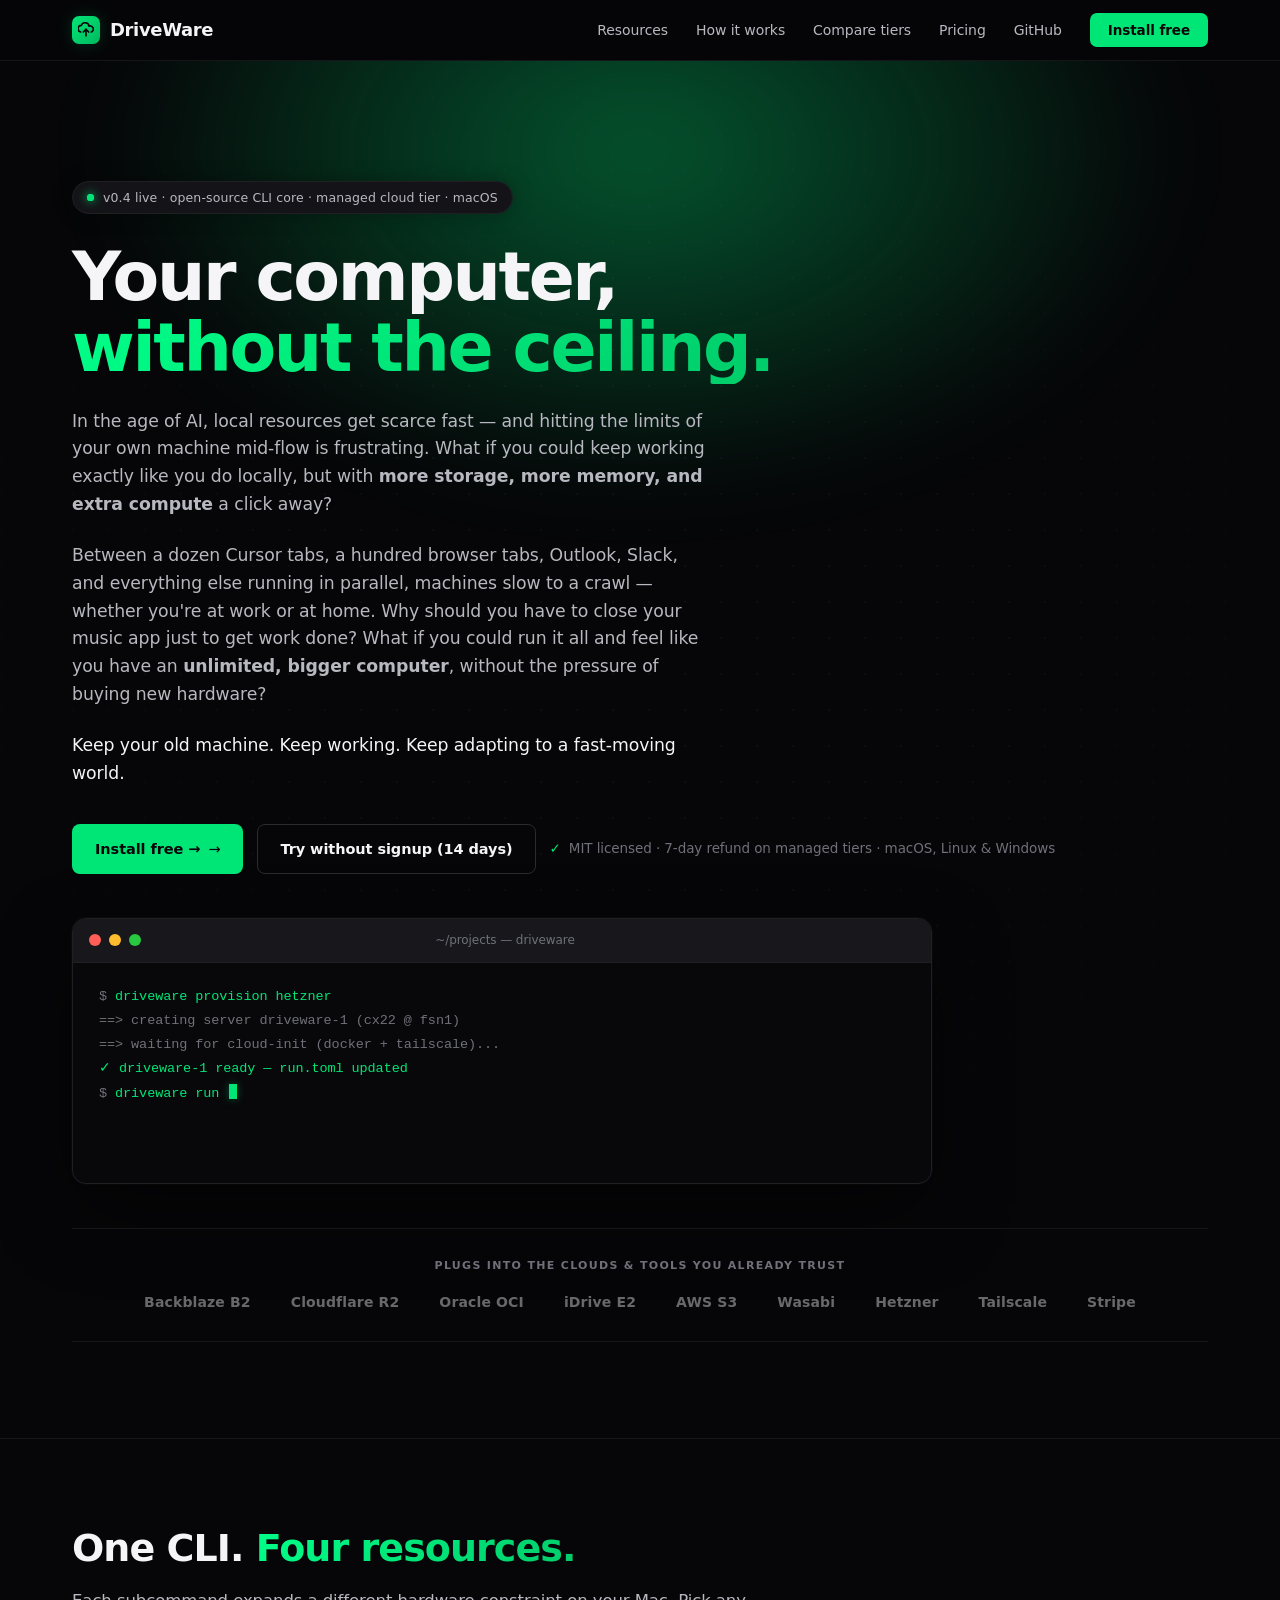
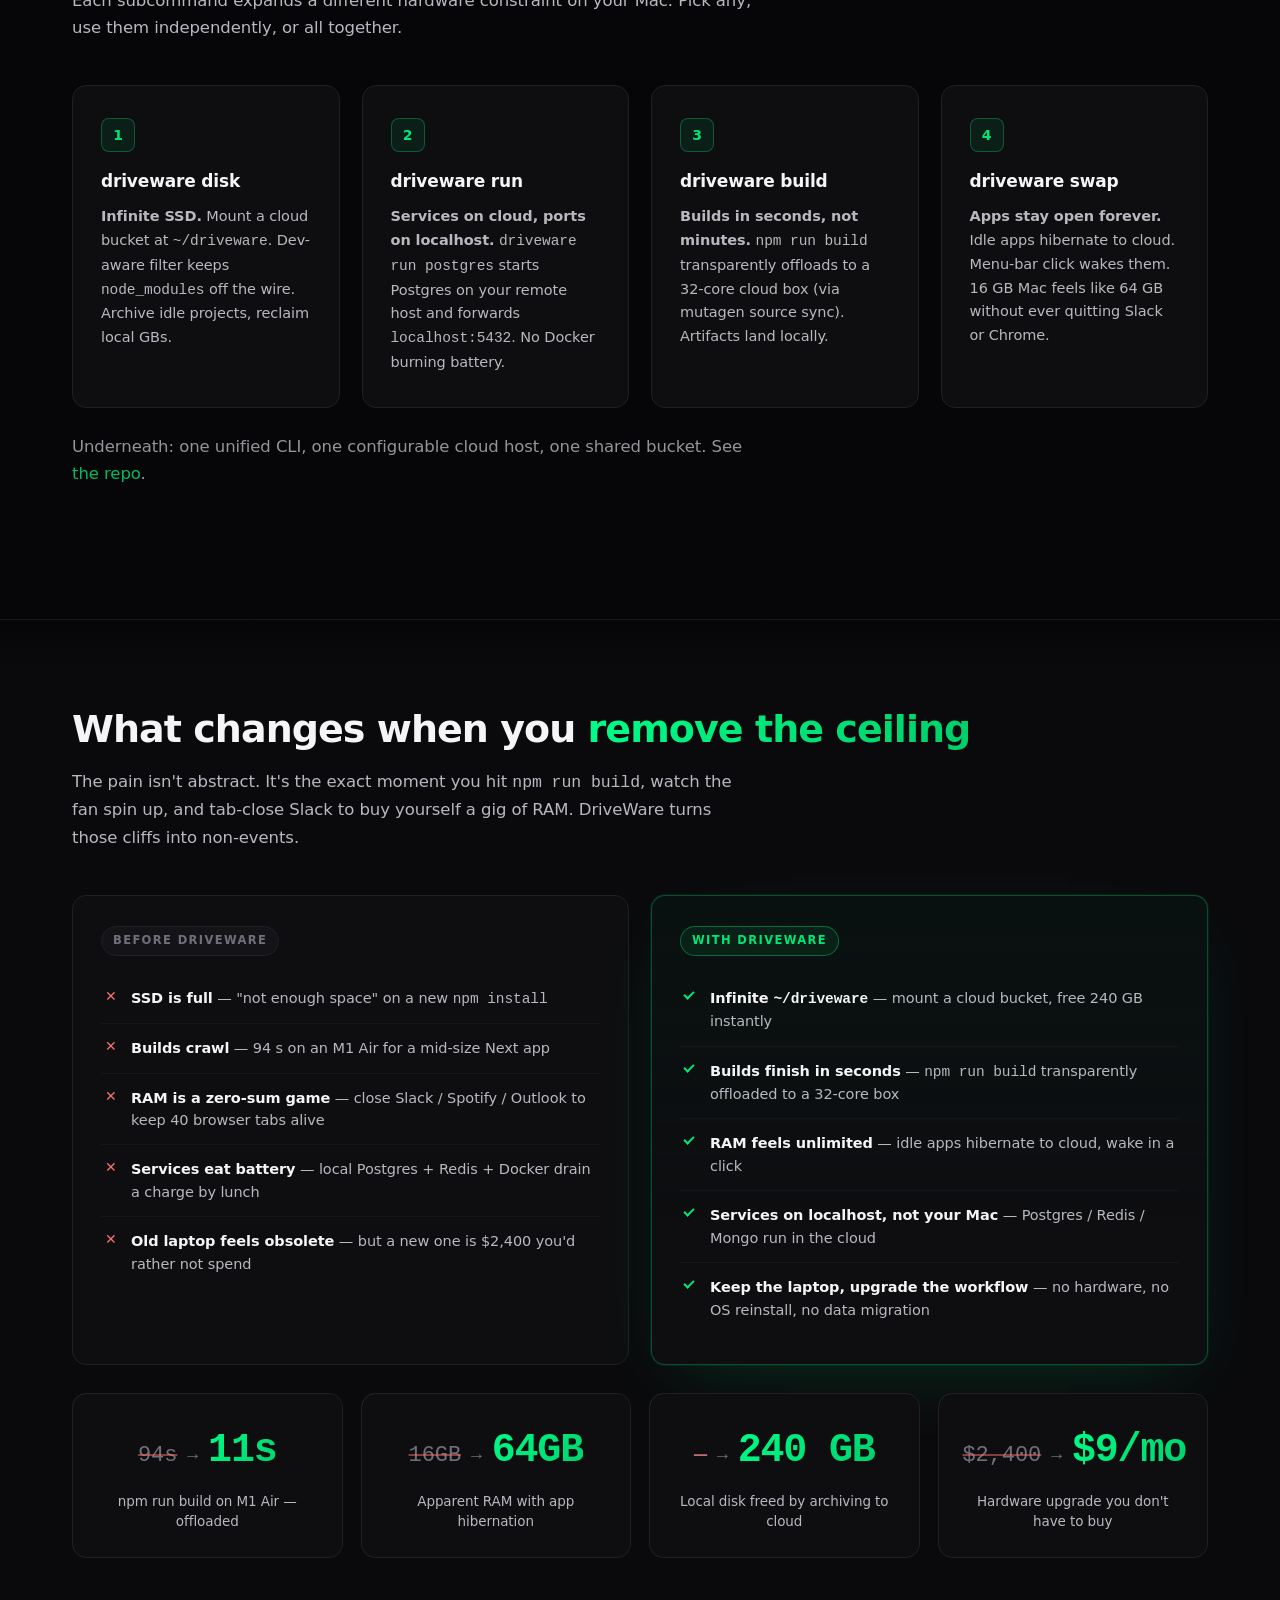
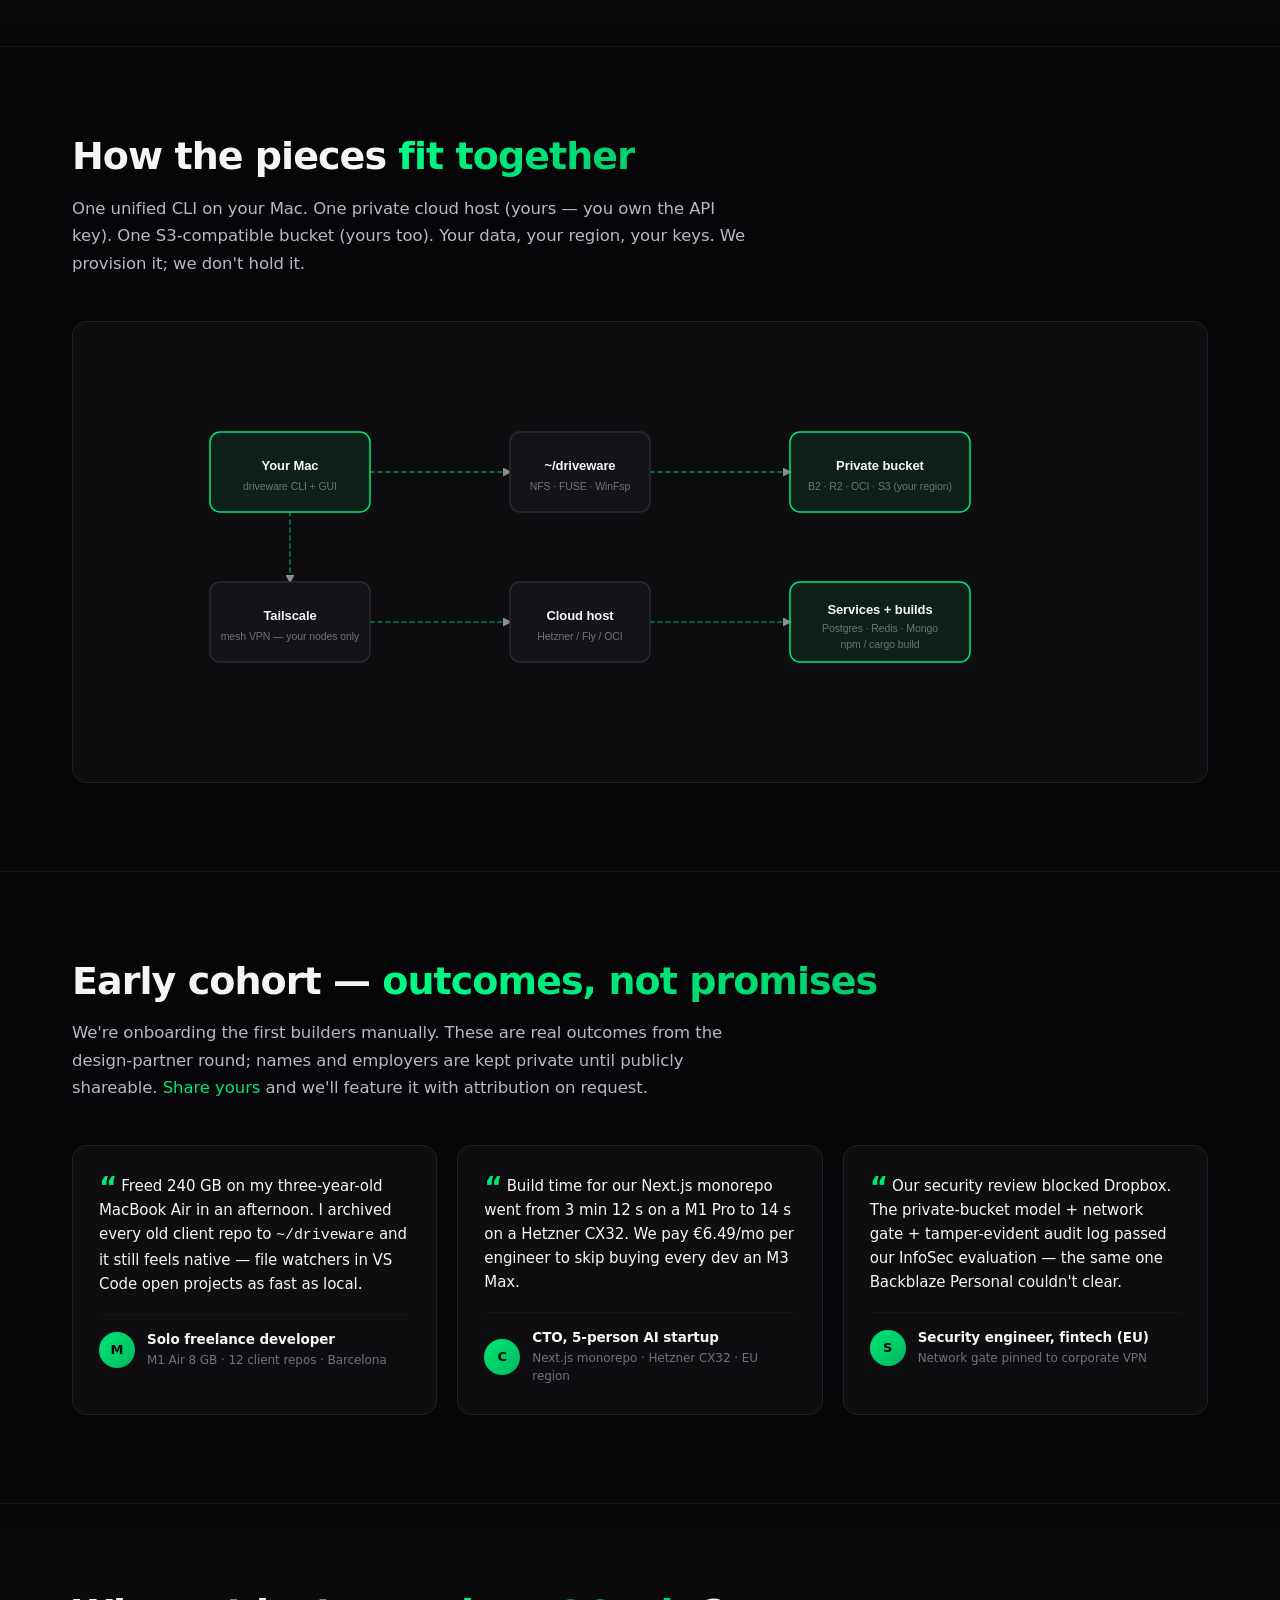
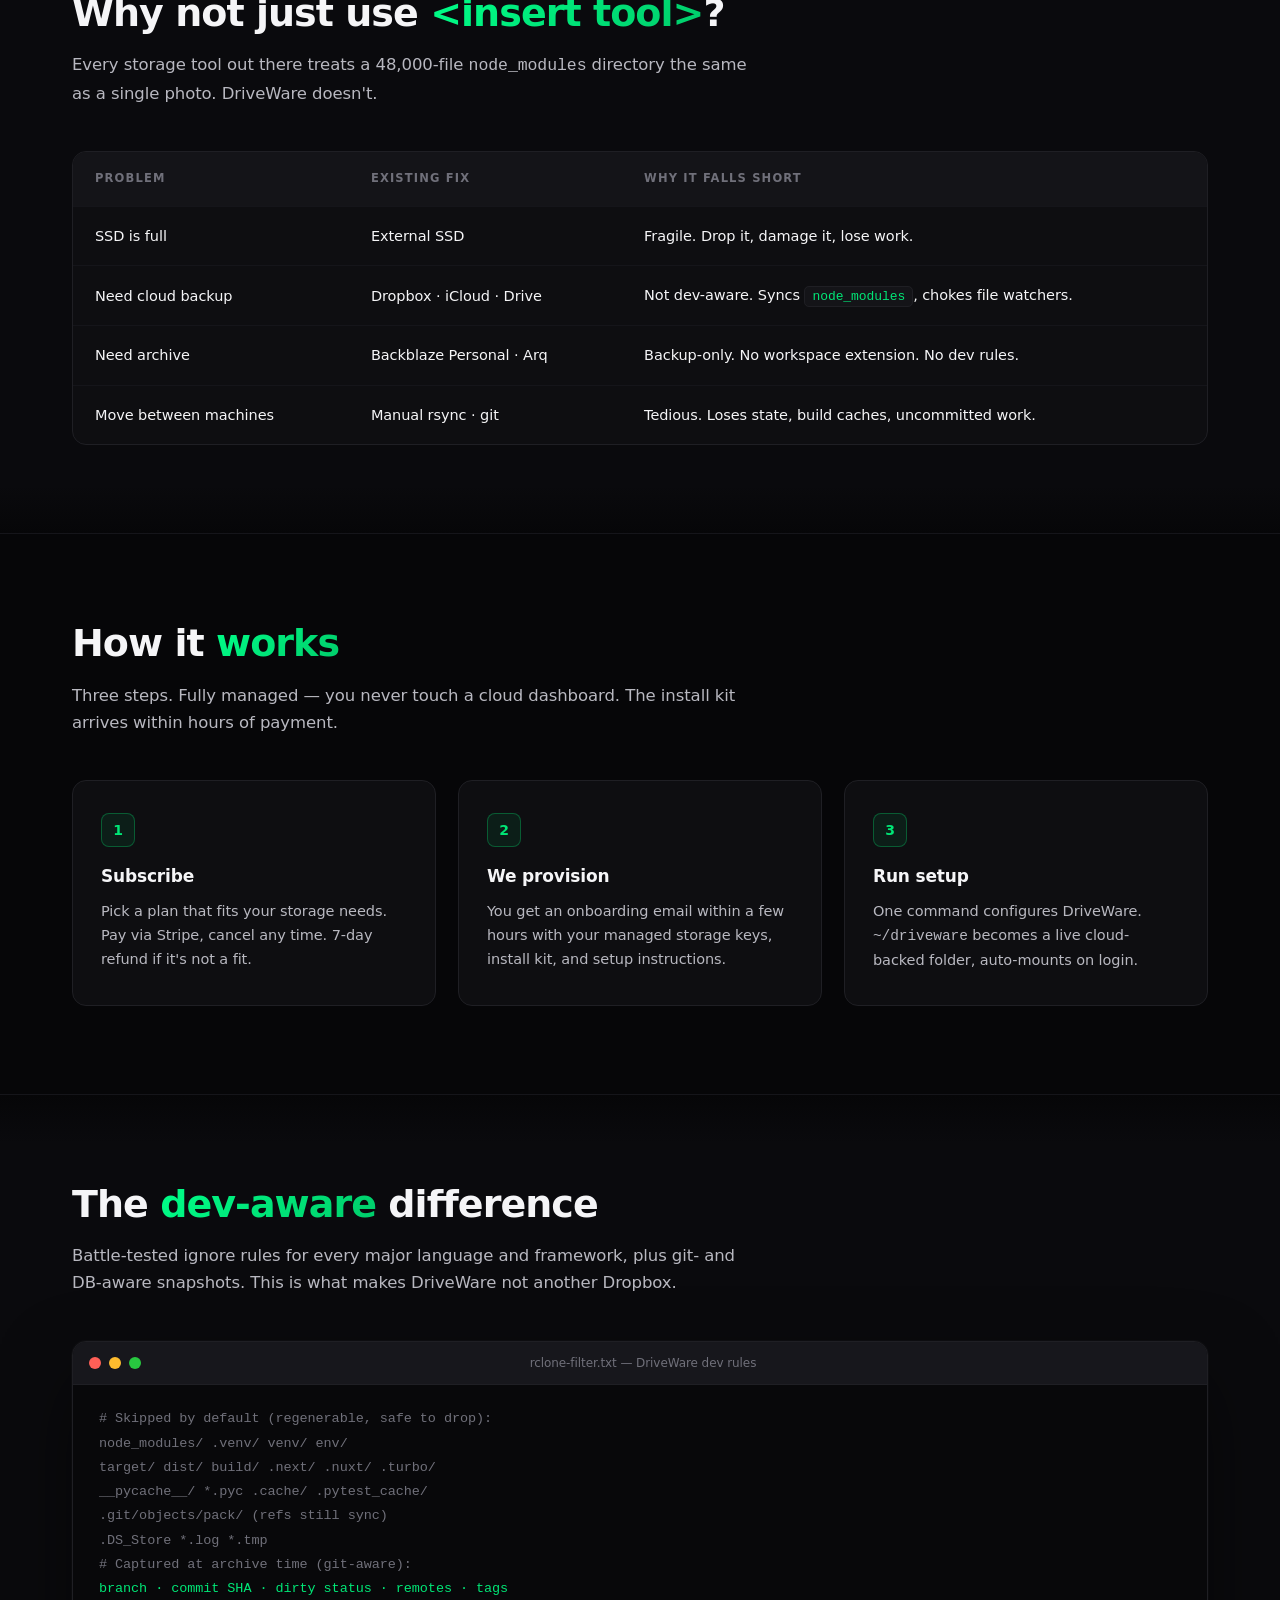
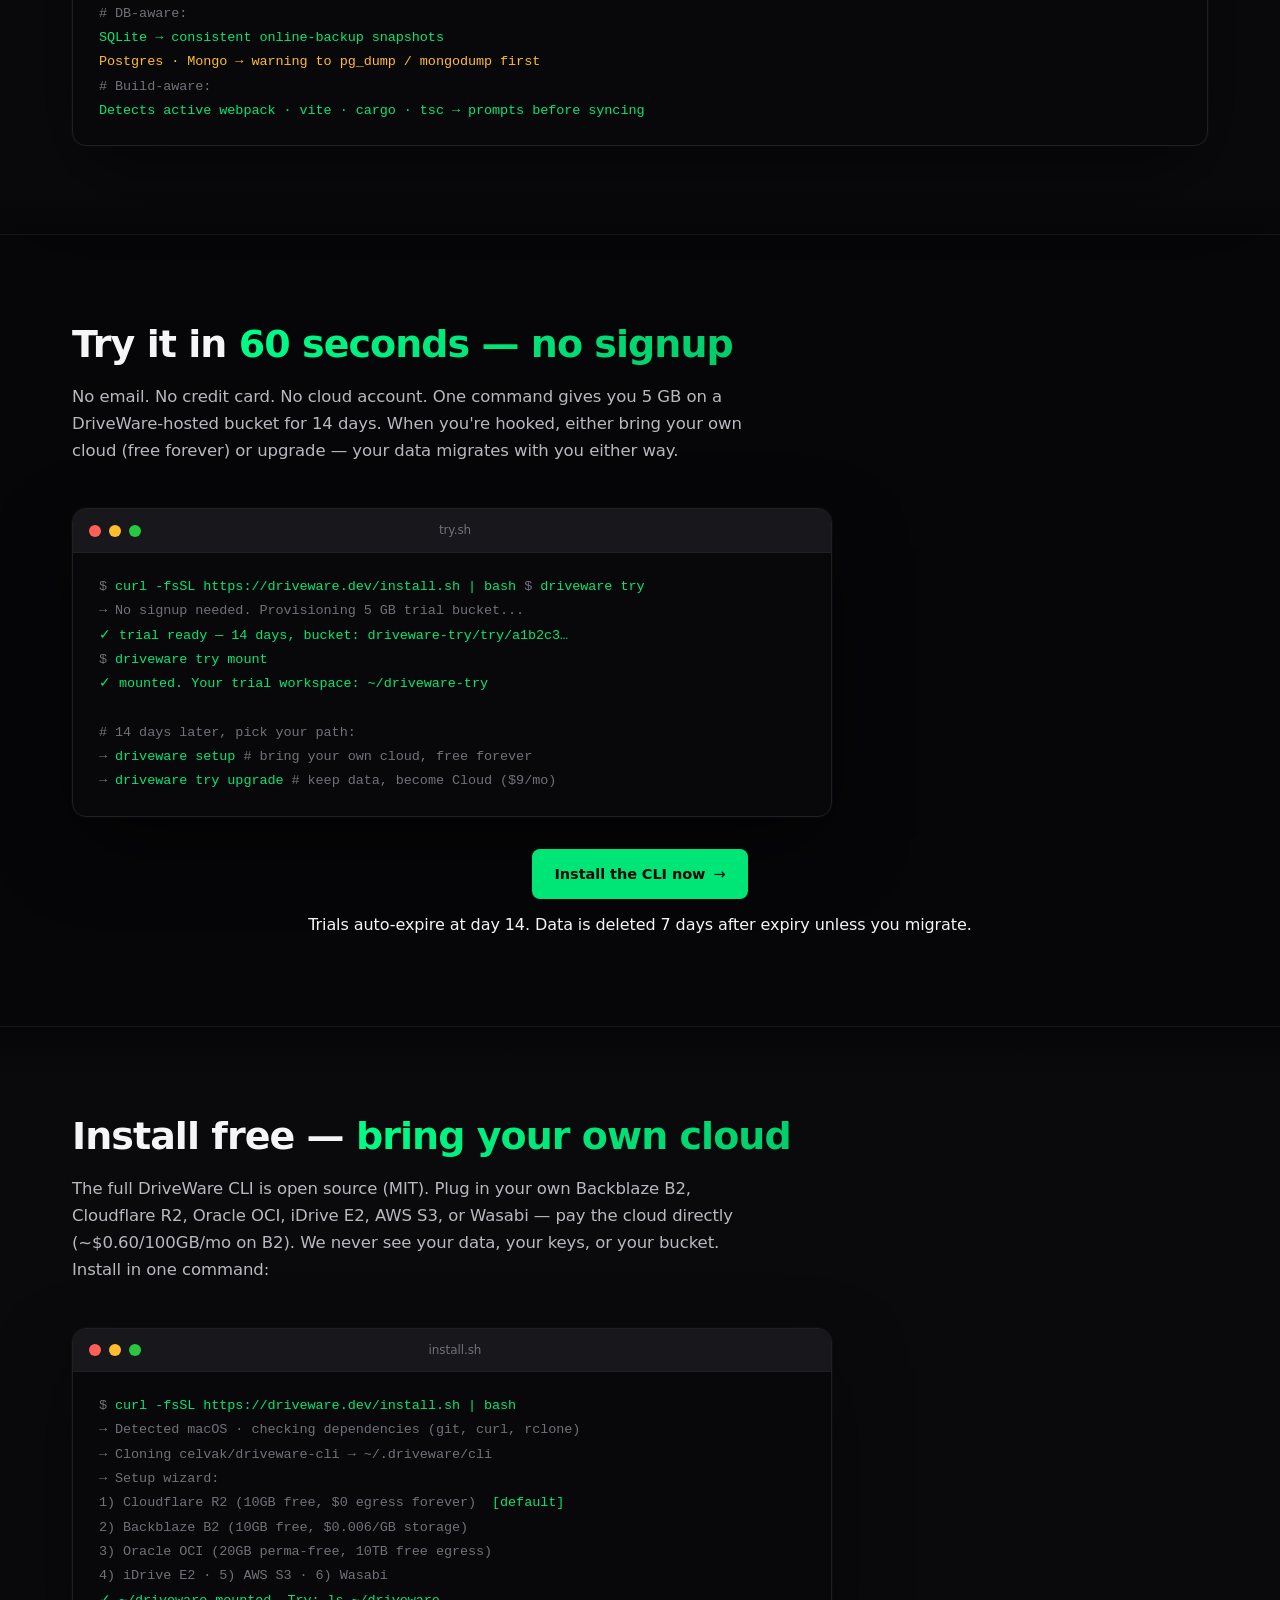
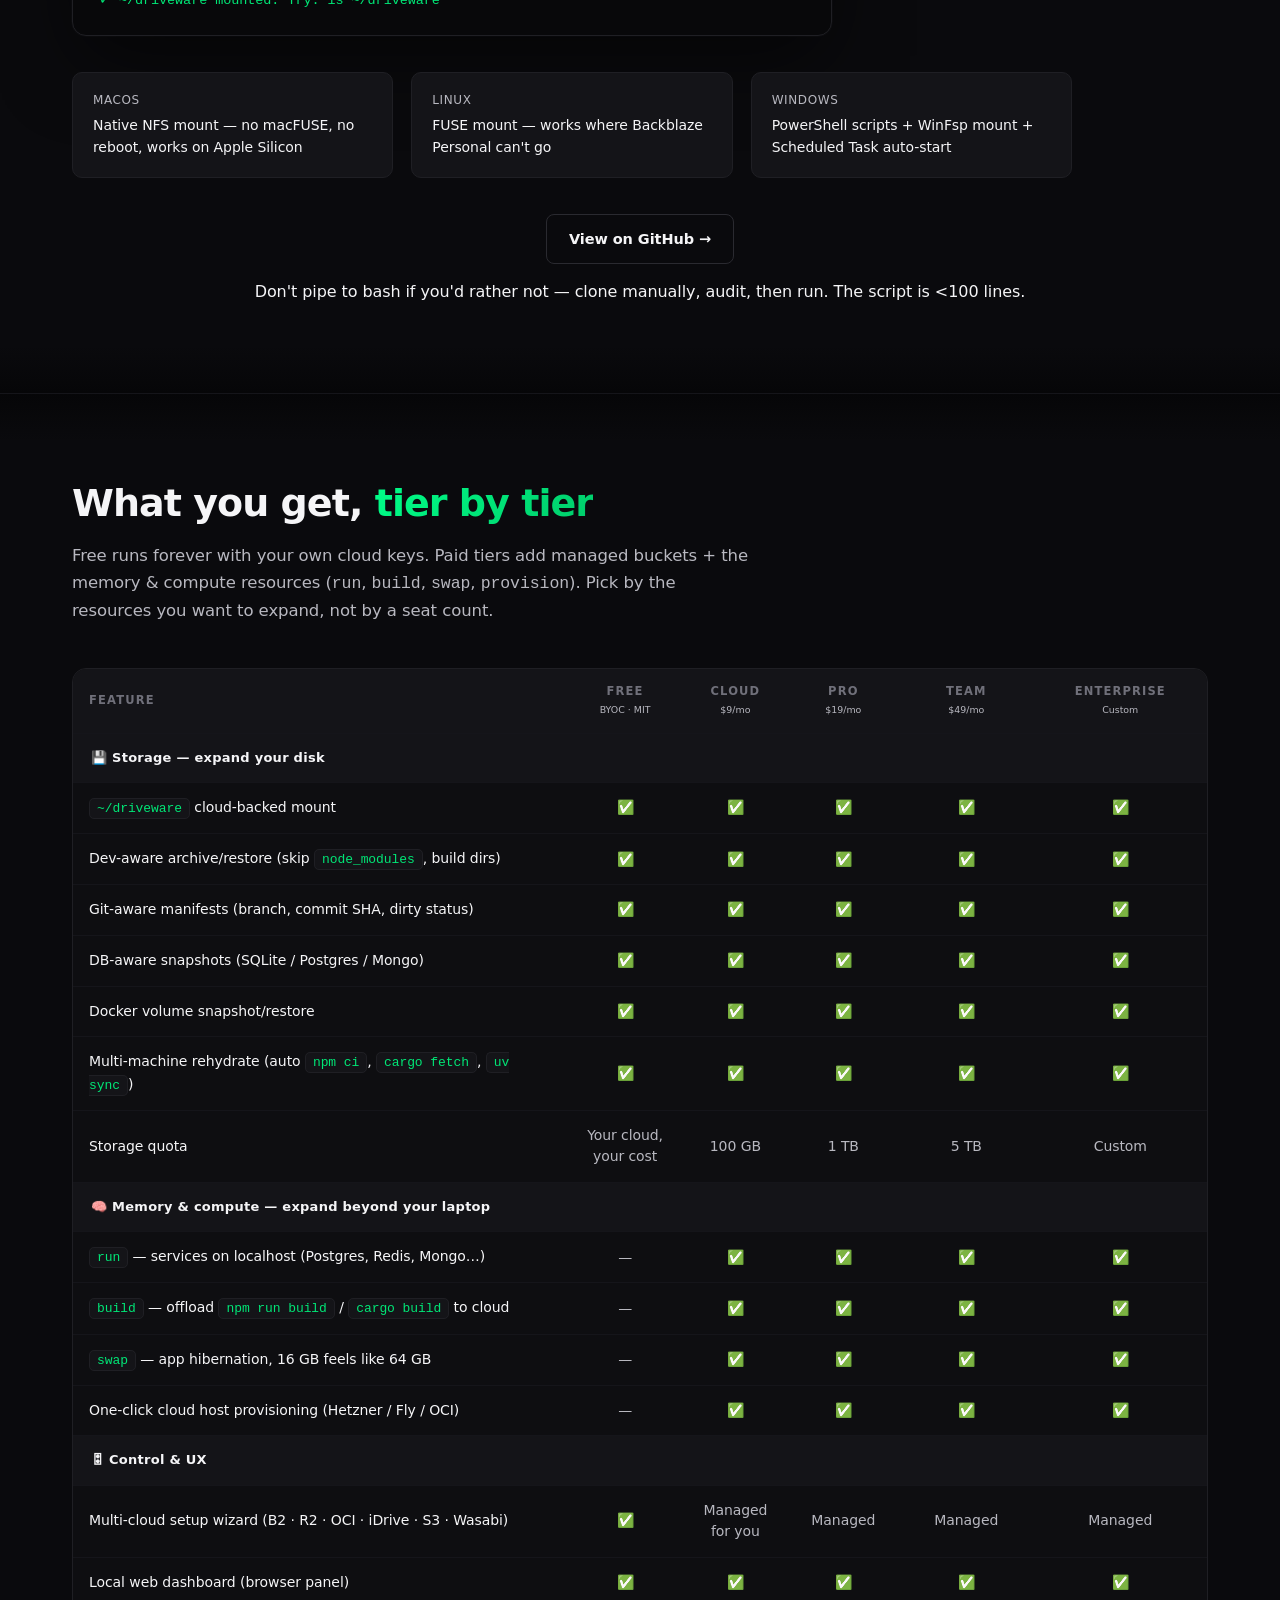
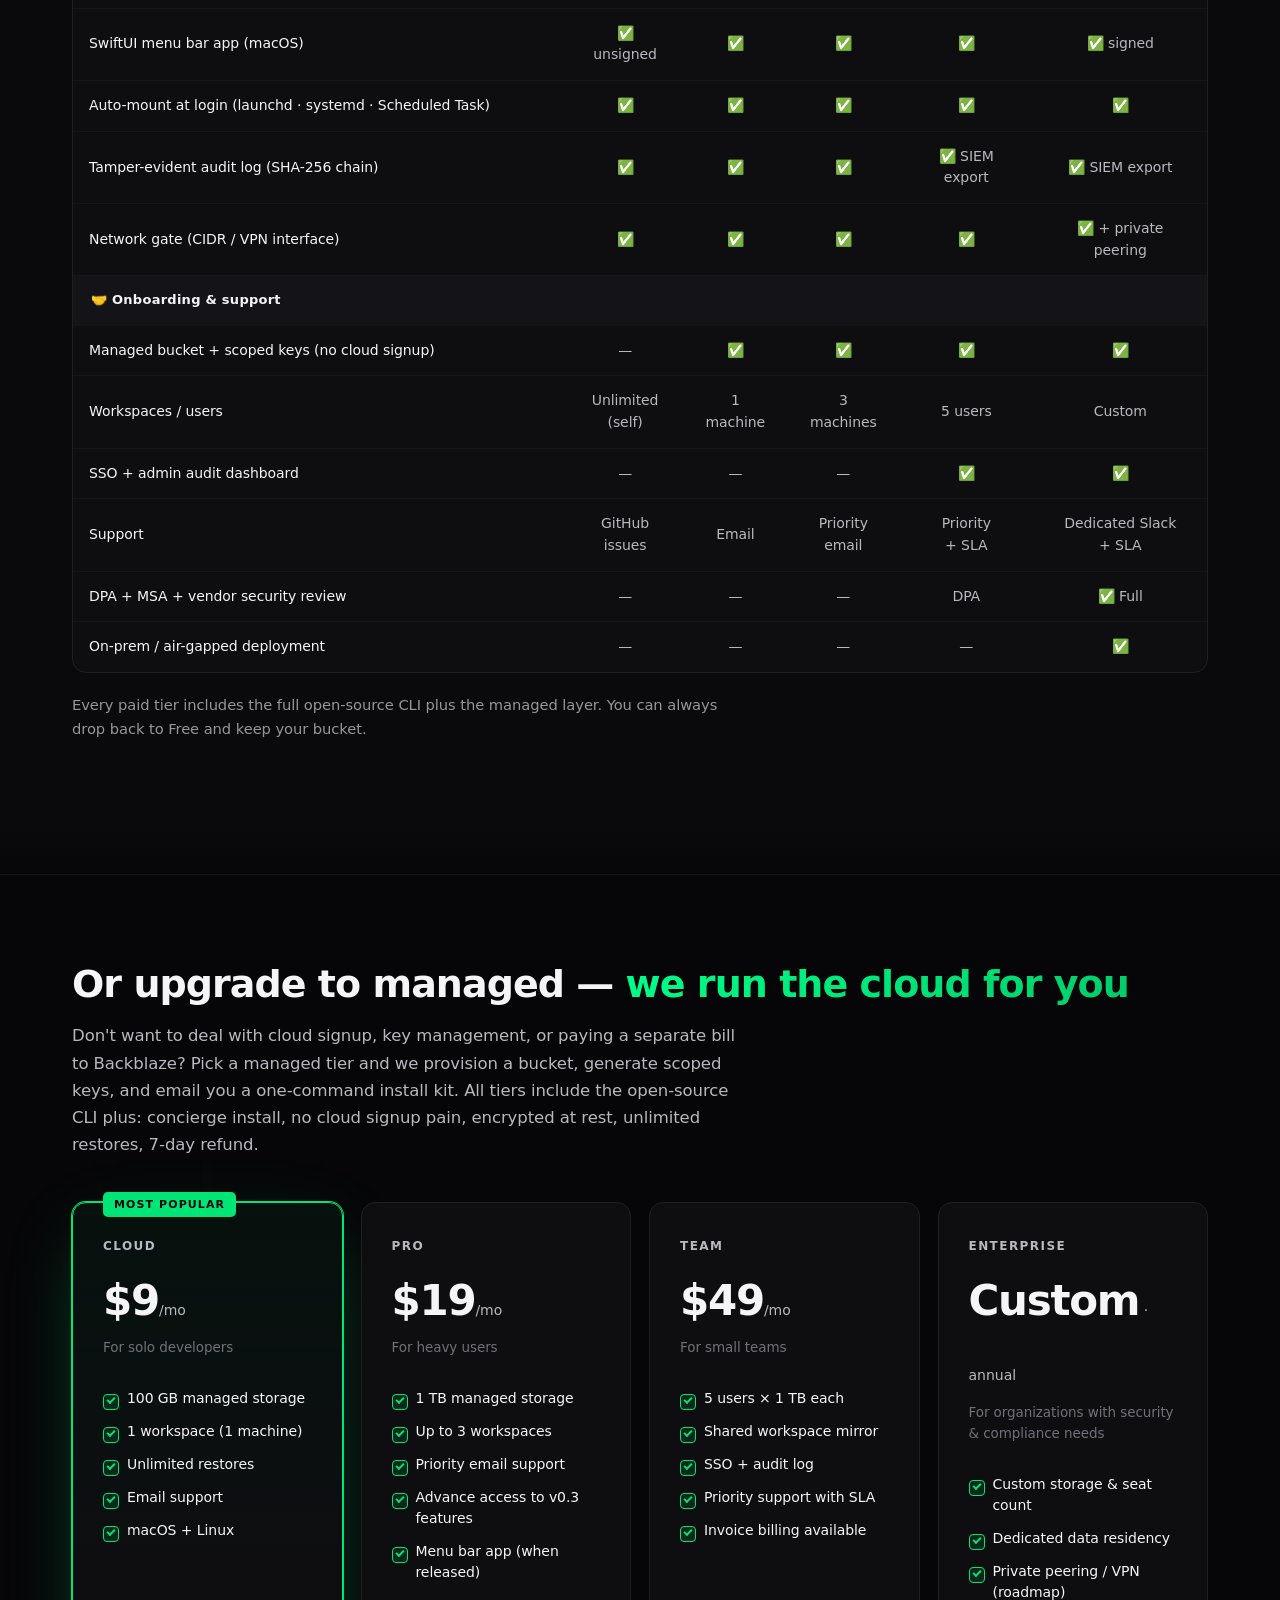
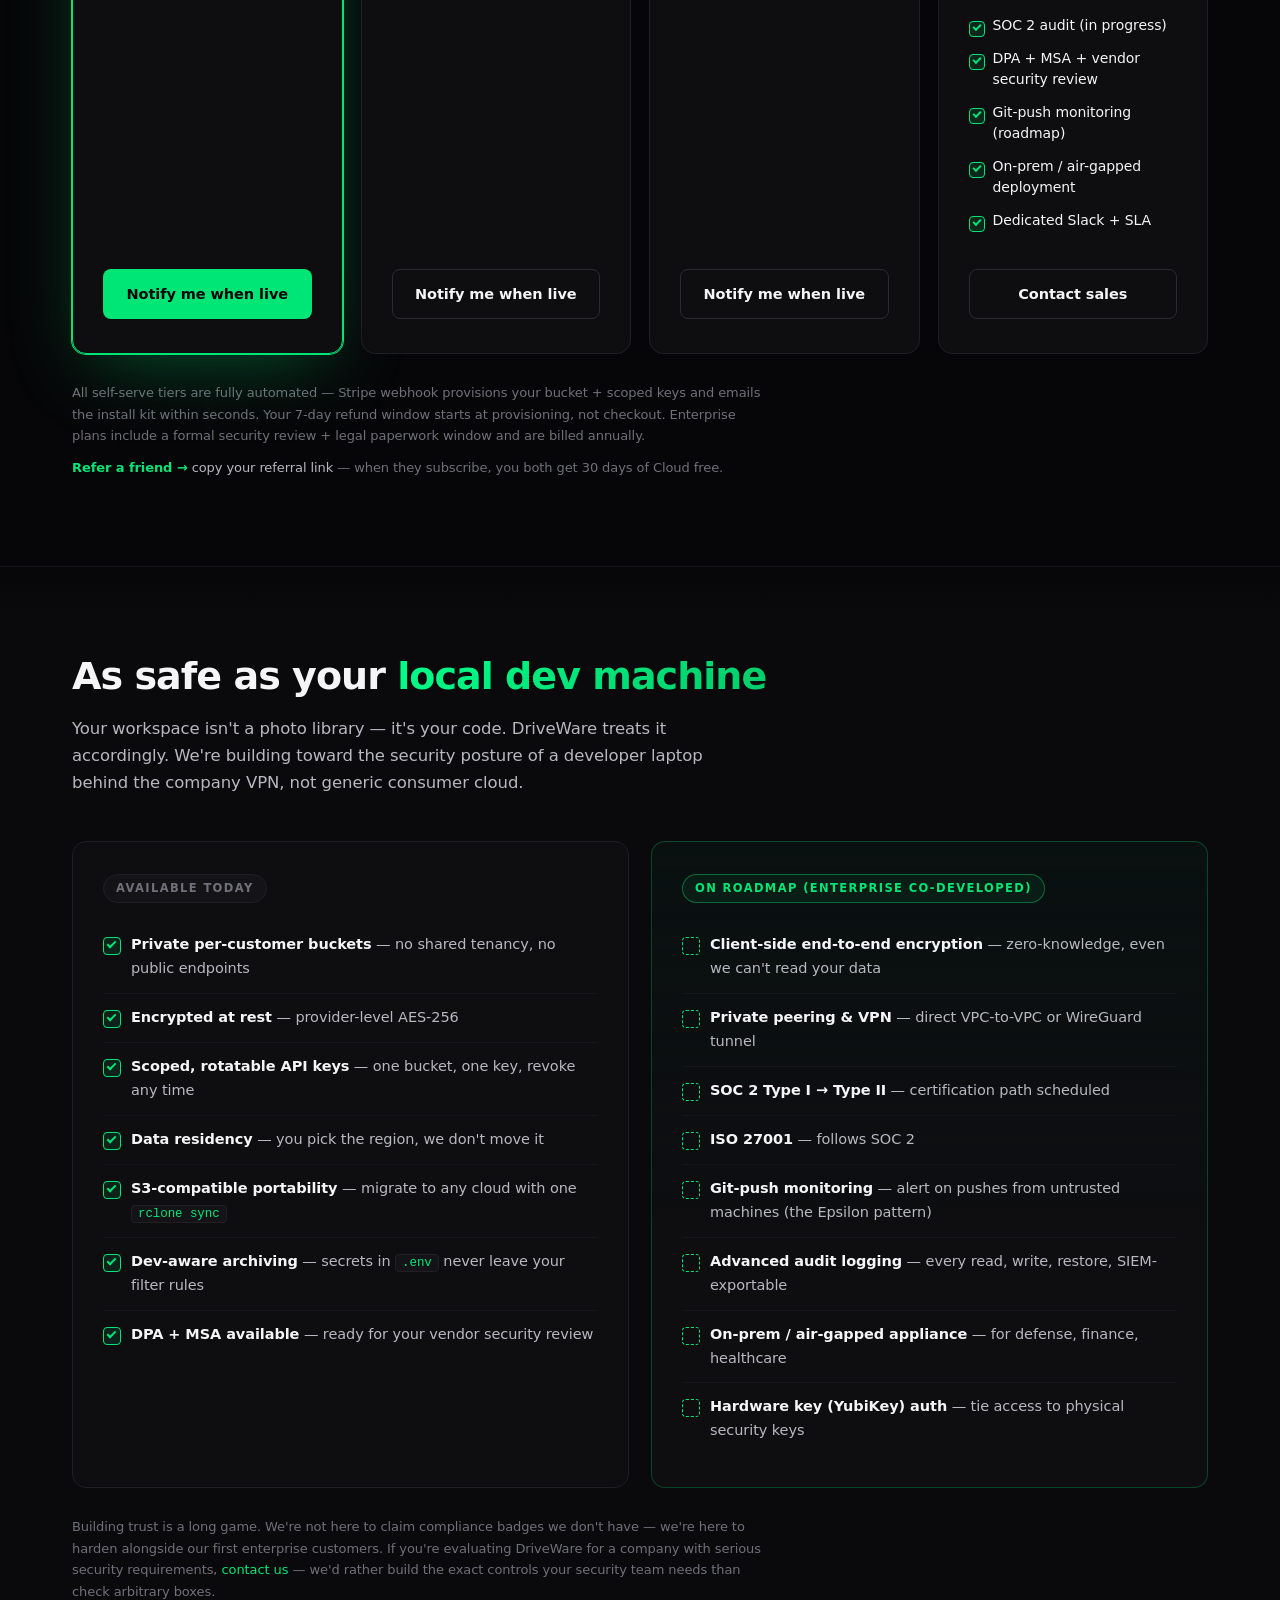
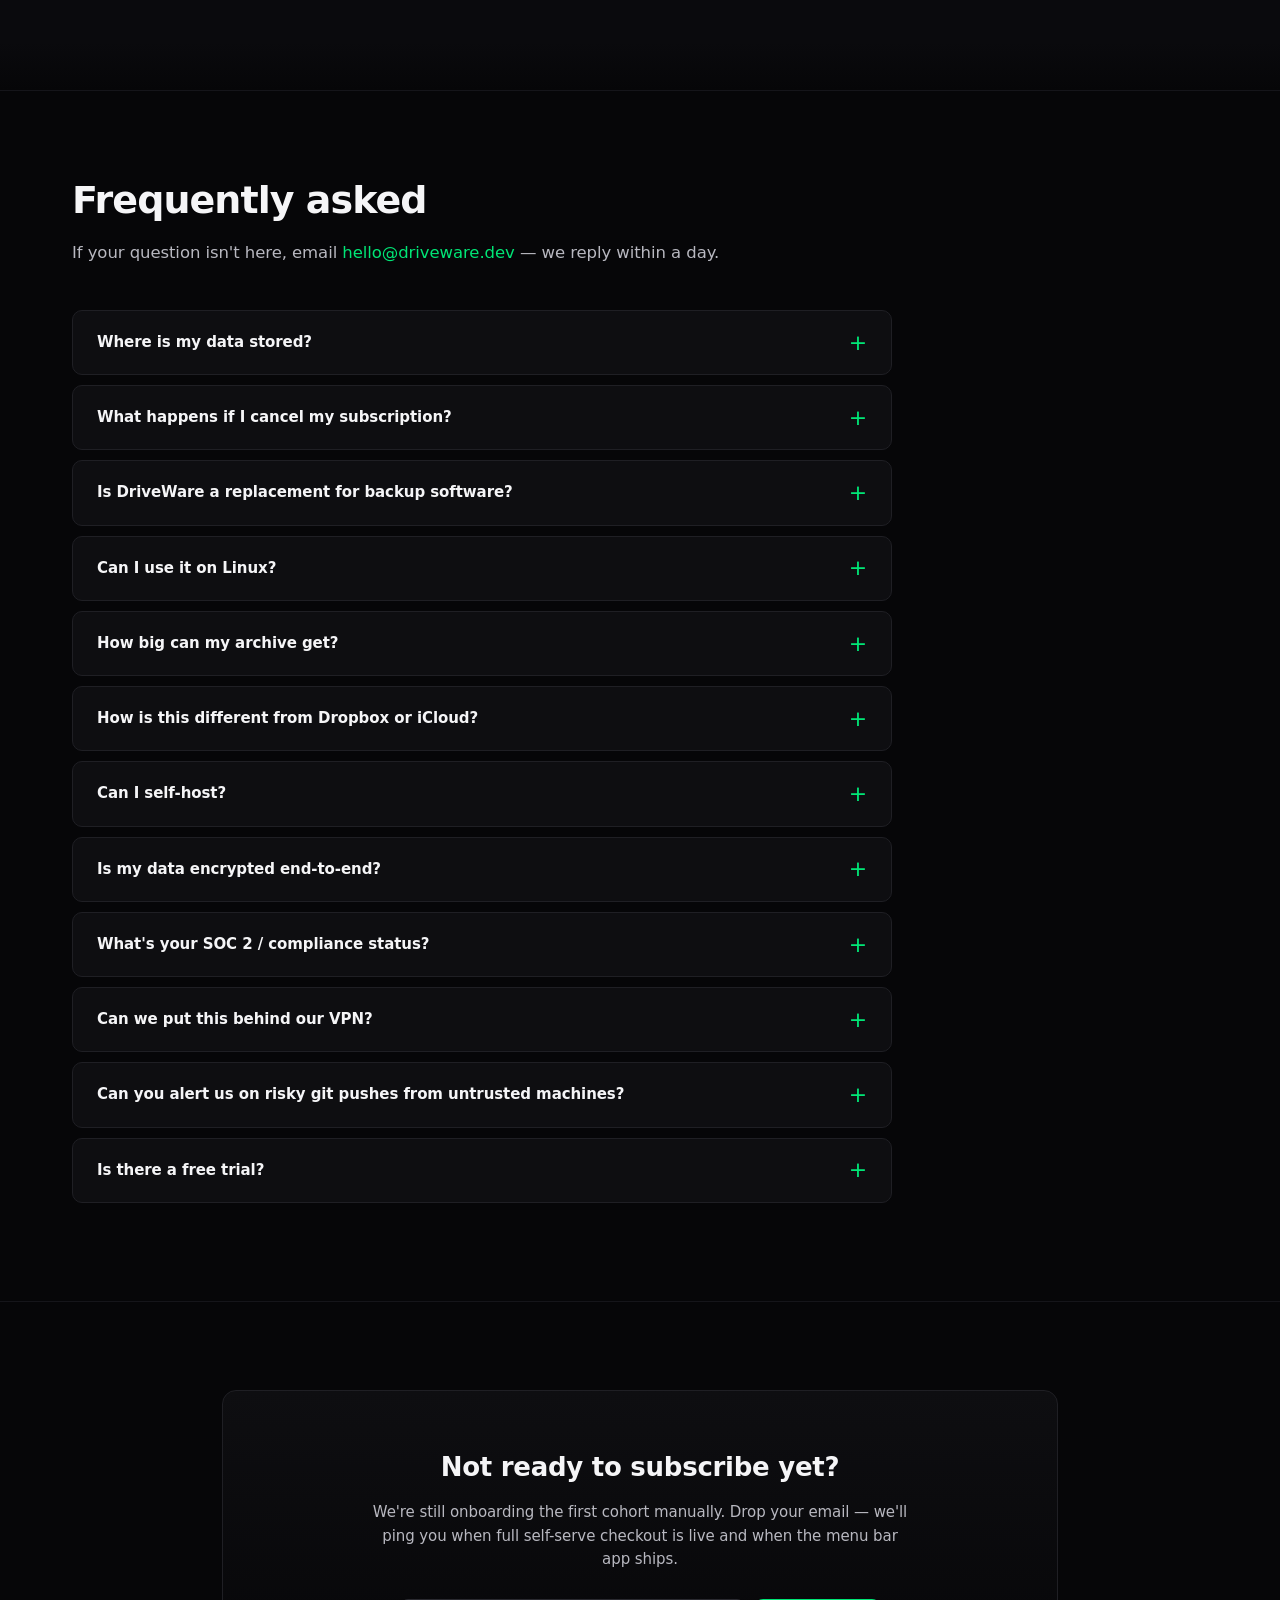
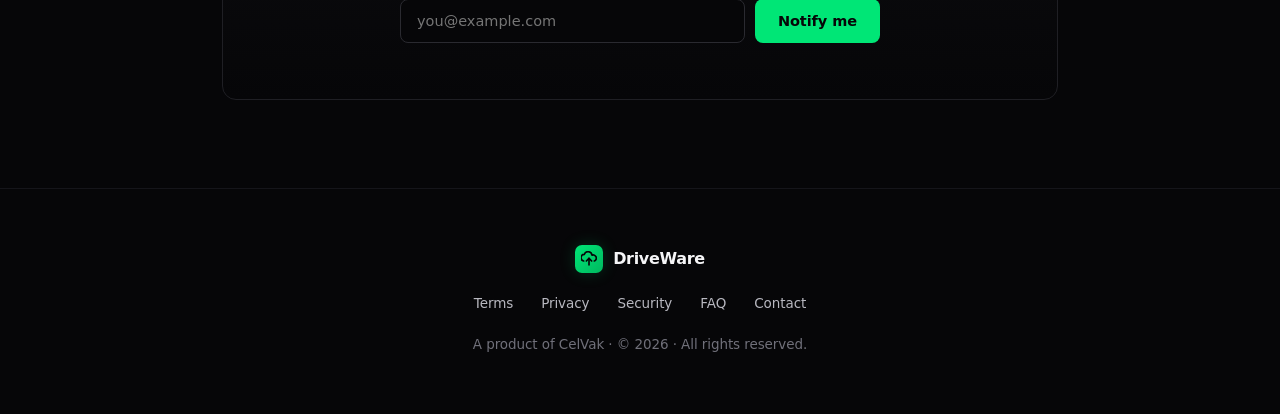
==== commit c8a973d2: "Landing: try CTA + referral link + R2-as-default + Stripe decorator Hero CTA now "Try without signup" ====
--- a/index.html
+++ b/index.html
@@ -46,7 +46,7 @@
       <p class="tagline" style="color:var(--fg); font-weight:500;">Keep your old machine. Keep working. Keep adapting to a fast-moving world.</p>
       <div class="cta">
         <a href="#install" class="btn btn-primary btn-arrow">Install free →</a>
-        <a href="#pricing" class="btn btn-secondary">Or subscribe — from $9/mo</a>
+        <a href="#try-section" class="btn btn-secondary">Try without signup (14 days)</a>
         <span class="note">MIT licensed · 7-day refund on managed tiers · macOS, Linux &amp; Windows</span>
       </div>
       <div class="terminal term-animated" id="hero-terminal">
@@ -348,6 +348,39 @@
     </div>
   </section>
 
+  <section id="try-section">
+    <div class="container reveal">
+      <h2>Try it in <span class="accent">60 seconds — no signup</span></h2>
+      <p class="section-intro">No email. No credit card. No cloud account. One command gives you 5 GB on a DriveWare-hosted bucket for 14 days. When you're hooked, either bring your own cloud (free forever) or upgrade — your data migrates with you either way.</p>
+
+      <div class="terminal" style="max-width: 760px;">
+        <div class="bar">
+          <span class="dot dot-r"></span>
+          <span class="dot dot-y"></span>
+          <span class="dot dot-g"></span>
+          <span class="title">try.sh</span>
+        </div>
+        <div class="body">
+          <span><span class="prompt">$ </span><span class="cmd">curl -fsSL https://driveware.dev/install.sh | bash</span></span>
+          <span><span class="prompt">$ </span><span class="cmd">driveware try</span></span>
+          <span class="out">→ No signup needed. Provisioning 5 GB trial bucket...</span>
+          <span class="out out-ok">✓ trial ready — 14 days, bucket: driveware-try/try/a1b2c3…</span>
+          <span><span class="prompt">$ </span><span class="cmd">driveware try mount</span></span>
+          <span class="out out-ok">✓ mounted. Your trial workspace: ~/driveware-try</span>
+          <span class="out">&nbsp;</span>
+          <span class="out"># 14 days later, pick your path:</span>
+          <span class="out">→ <span class="cmd">driveware setup</span>         # bring your own cloud, free forever</span>
+          <span class="out">→ <span class="cmd">driveware try upgrade</span>    # keep data, become Cloud ($9/mo)</span>
+        </div>
+      </div>
+
+      <div style="text-align:center; margin-top:32px;">
+        <a href="#install" class="btn btn-primary btn-arrow">Install the CLI now</a>
+        <span class="note" style="display:block; margin-top:14px;">Trials auto-expire at day 14. Data is deleted 7 days after expiry unless you migrate.</span>
+      </div>
+    </div>
+  </section>
+
   <section id="install" class="section-stripe">
     <div class="container reveal">
       <h2>Install free — <span class="accent">bring your own cloud</span></h2>
@@ -365,9 +398,9 @@
           <span class="out">→ Detected macOS · checking dependencies (git, curl, rclone)</span>
           <span class="out">→ Cloning celvak/driveware-cli → ~/.driveware/cli</span>
           <span class="out">→ Setup wizard:</span>
-          <span class="out">  1) Backblaze B2  (10GB free, default)</span>
-          <span class="out">  2) Cloudflare R2 (10GB free, $0 egress)</span>
-          <span class="out">  3) Oracle OCI    (20GB free, 10TB free egress)</span>
+          <span class="out">  1) Cloudflare R2 (10GB free, $0 egress forever) &nbsp;<span class="out-ok">[default]</span></span>
+          <span class="out">  2) Backblaze B2  (10GB free, $0.006/GB storage)</span>
+          <span class="out">  3) Oracle OCI    (20GB perma-free, 10TB free egress)</span>
           <span class="out">  4) iDrive E2 · 5) AWS S3 · 6) Wasabi</span>
           <span class="out out-ok">✓ ~/driveware mounted. Try: ls ~/driveware</span>
         </div>
@@ -512,21 +545,86 @@
         </div>
       </div>
       <p class="pricing-fineprint">
-        Self-serve tiers are currently provisioned manually by a real human within a few hours of your payment. Full self-serve automation lands in v0.3. Your 7-day refund window starts at provisioning, not checkout. Enterprise plans include a formal security review + legal paperwork window and are billed annually.
+        All self-serve tiers are fully automated — Stripe webhook provisions your bucket + scoped keys and emails the install kit within seconds. Your 7-day refund window starts at provisioning, not checkout. Enterprise plans include a formal security review + legal paperwork window and are billed annually.
+      </p>
+      <p class="pricing-fineprint">
+        <strong style="color:var(--accent);">Refer a friend →</strong> <a href="#" id="ref-link" style="color:var(--fg-mid);">copy your referral link</a> <span style="color:var(--fg-dim);">— when they subscribe, you both get 30 days of Cloud free.</span>
       </p>
       <script>
+        (function(){
+          const a = document.getElementById('ref-link');
+          if (!a) return;
+          let ref;
+          try { ref = localStorage.getItem('dw-my-ref'); } catch (e) {}
+          if (!ref) {
+            ref = Math.random().toString(36).slice(2, 10);
+            try { localStorage.setItem('dw-my-ref', ref); } catch (e) {}
+          }
+          const url = `https://driveware.dev/?ref=${ref}`;
+          a.href = url;
+          a.addEventListener('click', (e) => {
+            e.preventDefault();
+            if (navigator.clipboard) {
+              navigator.clipboard.writeText(url).then(() => {
+                const orig = a.textContent;
+                a.textContent = '✓ copied — ' + url;
+                setTimeout(() => { a.textContent = orig; }, 2000);
+              });
+            } else {
+              prompt('Your referral link:', url);
+            }
+          });
+        })();
+      </script>
+      <script>
+        // --- Referral + try-token capture ---
+        (function() {
+          const qs = new URLSearchParams(location.search);
+          const ref = qs.get('ref');
+          if (ref) {
+            try { localStorage.setItem('dw-ref', ref); } catch (e) {}
+            // Fire-and-forget attribution ping
+            fetch('https://api.driveware.dev/referral/track', {
+              method: 'POST',
+              headers: { 'Content-Type': 'application/json' },
+              body: JSON.stringify({ ref, destination: location.pathname + location.hash }),
+            }).catch(() => {});
+          }
+          const tryToken = qs.get('try_token');
+          if (tryToken) { try { localStorage.setItem('dw-try-token', tryToken); } catch (e) {} }
+        })();
+
         const STRIPE_LINKS = {
           cloud: 'https://buy.stripe.com/REPLACE_WITH_CLOUD_LINK',
           pro:   'https://buy.stripe.com/REPLACE_WITH_PRO_LINK',
           team:  'https://buy.stripe.com/REPLACE_WITH_TEAM_LINK',
         };
+
+        function decoratedLink(base, tier) {
+          let ref = null, tryTok = null;
+          try { ref = localStorage.getItem('dw-ref'); tryTok = localStorage.getItem('dw-try-token'); } catch (e) {}
+          const params = new URLSearchParams();
+          if (ref) params.set('client_reference_id', ref);
+          // Stripe prefilled_email is handled by the Payment Link itself; metadata goes in success URL
+          const metaParts = [];
+          if (ref) metaParts.push(`ref=${encodeURIComponent(ref)}`);
+          if (tryTok) metaParts.push(`try_token=${encodeURIComponent(tryTok)}`);
+          metaParts.push(`tier=${encodeURIComponent(tier)}`);
+          // Stripe Payment Links accept prefix params directly. For full metadata you'd need Checkout Sessions.
+          return params.toString() ? `${base}?${params.toString()}` : base;
+        }
+
         document.querySelectorAll('[data-stripe-tier]').forEach(el => {
           const tier = el.dataset.stripeTier;
-          const link = STRIPE_LINKS[tier];
-          if (link && !link.includes('REPLACE_WITH')) {
-            el.href = link;
+          const base = STRIPE_LINKS[tier];
+          if (base && !base.includes('REPLACE_WITH')) {
+            el.href = decoratedLink(base, tier);
             el.target = '_blank';
             el.rel = 'noopener';
+            el.addEventListener('click', () => {
+              // keep the decorated URL fresh at click-time (ref may have just been set)
+              el.href = decoratedLink(base, tier);
+            });
           } else {
             el.href = '#notify';
             el.textContent = 'Notify me when live';
